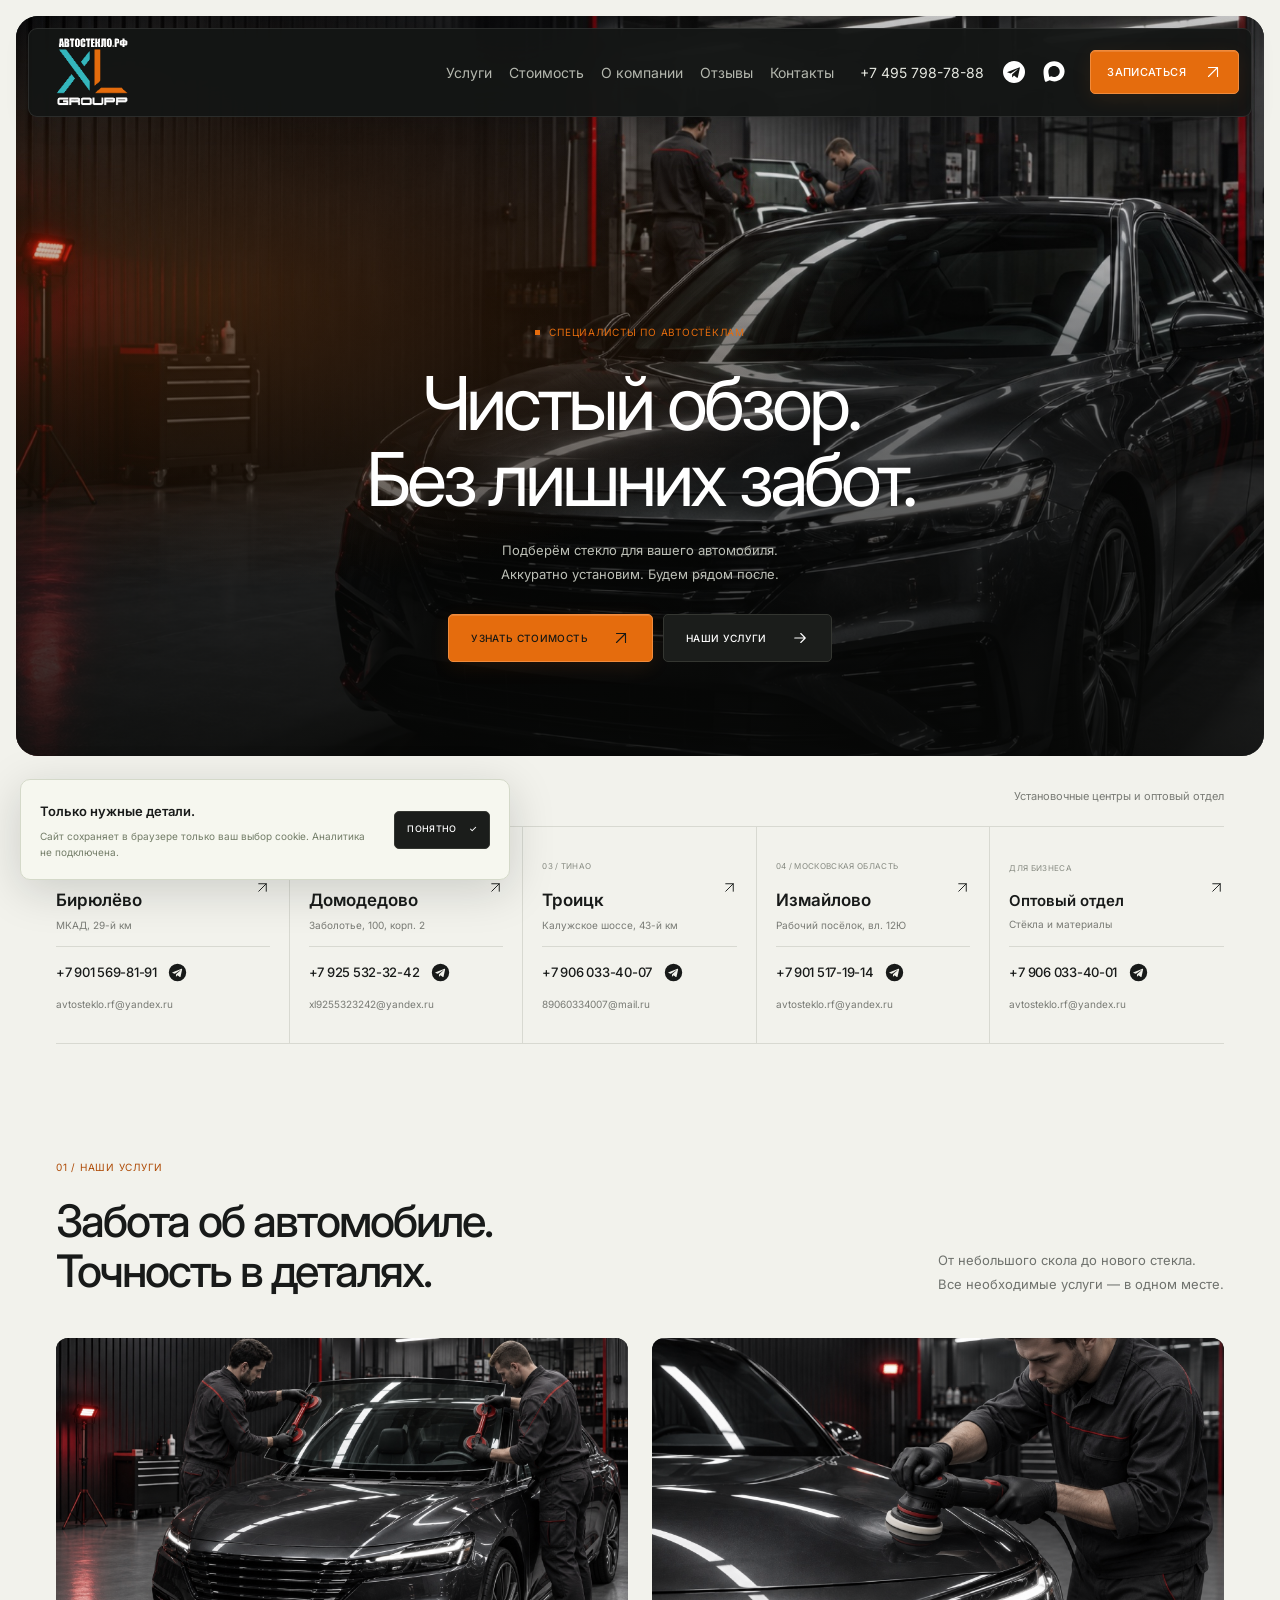
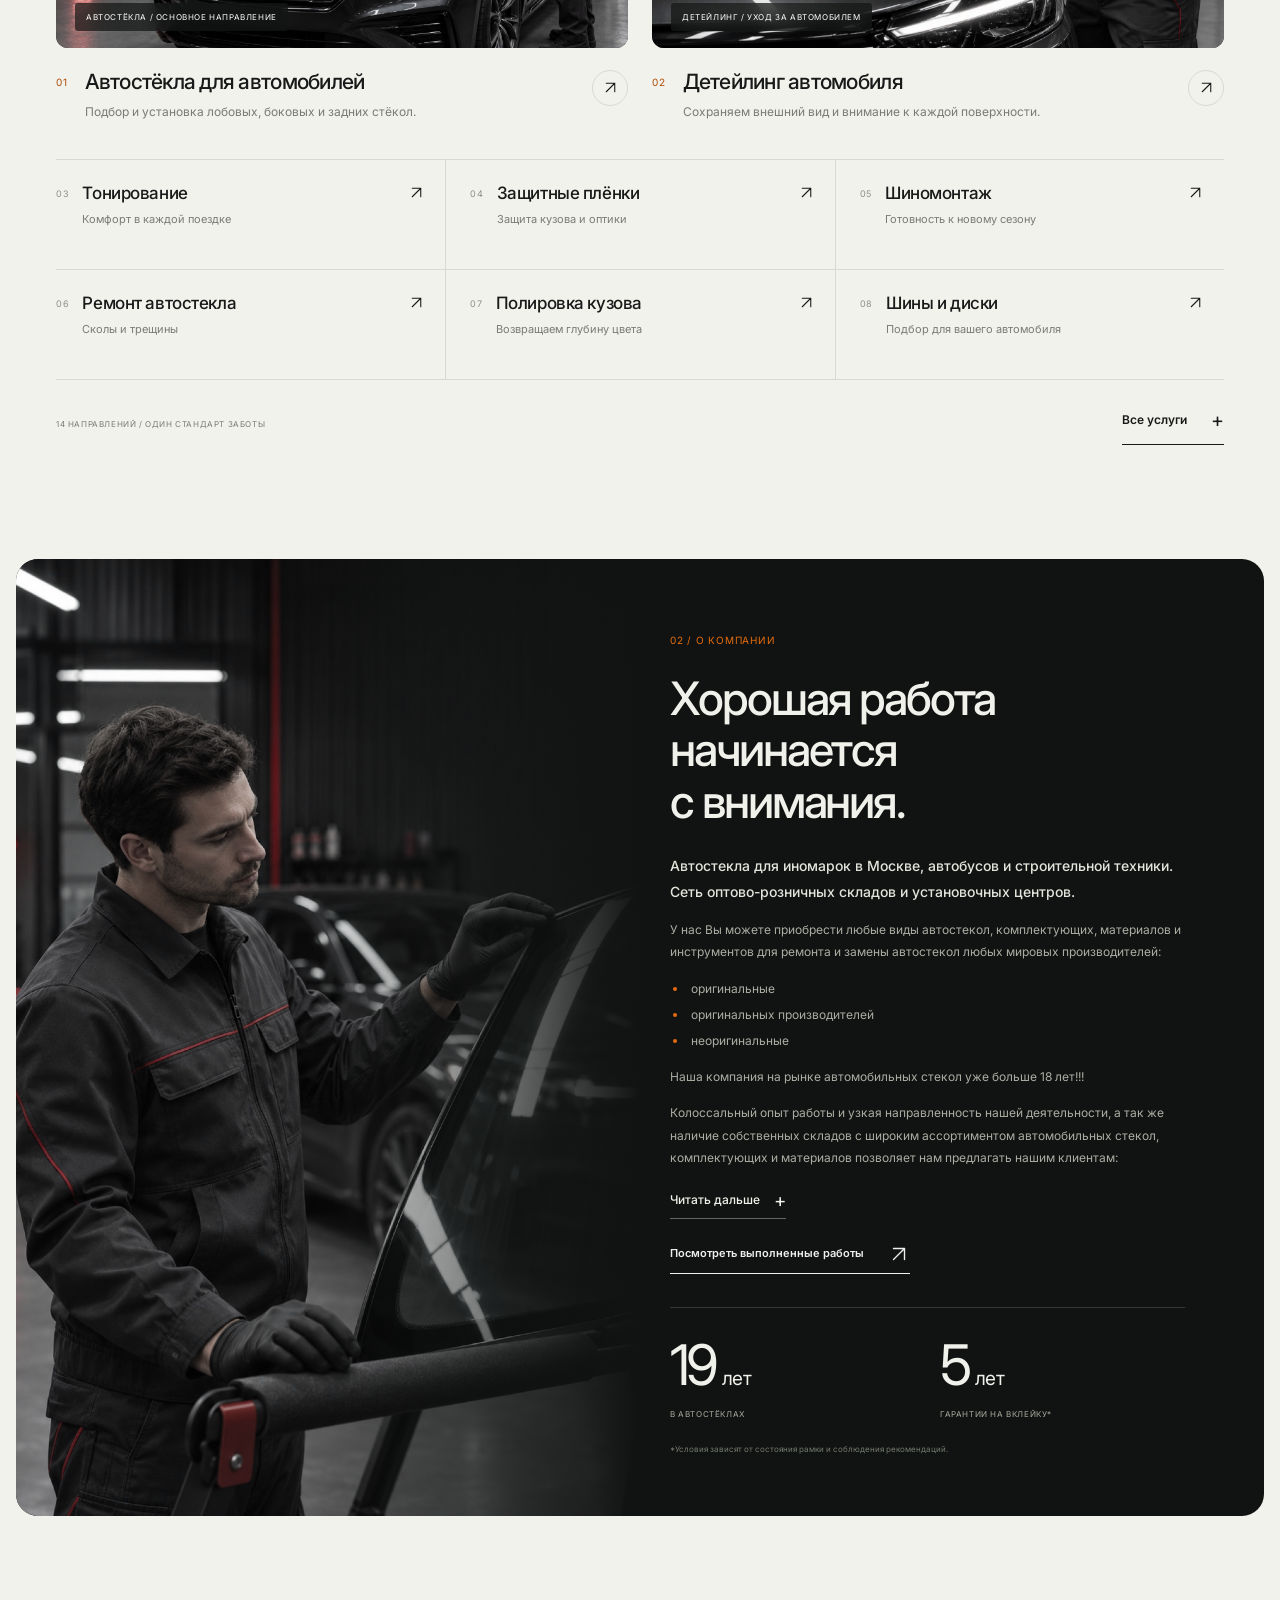
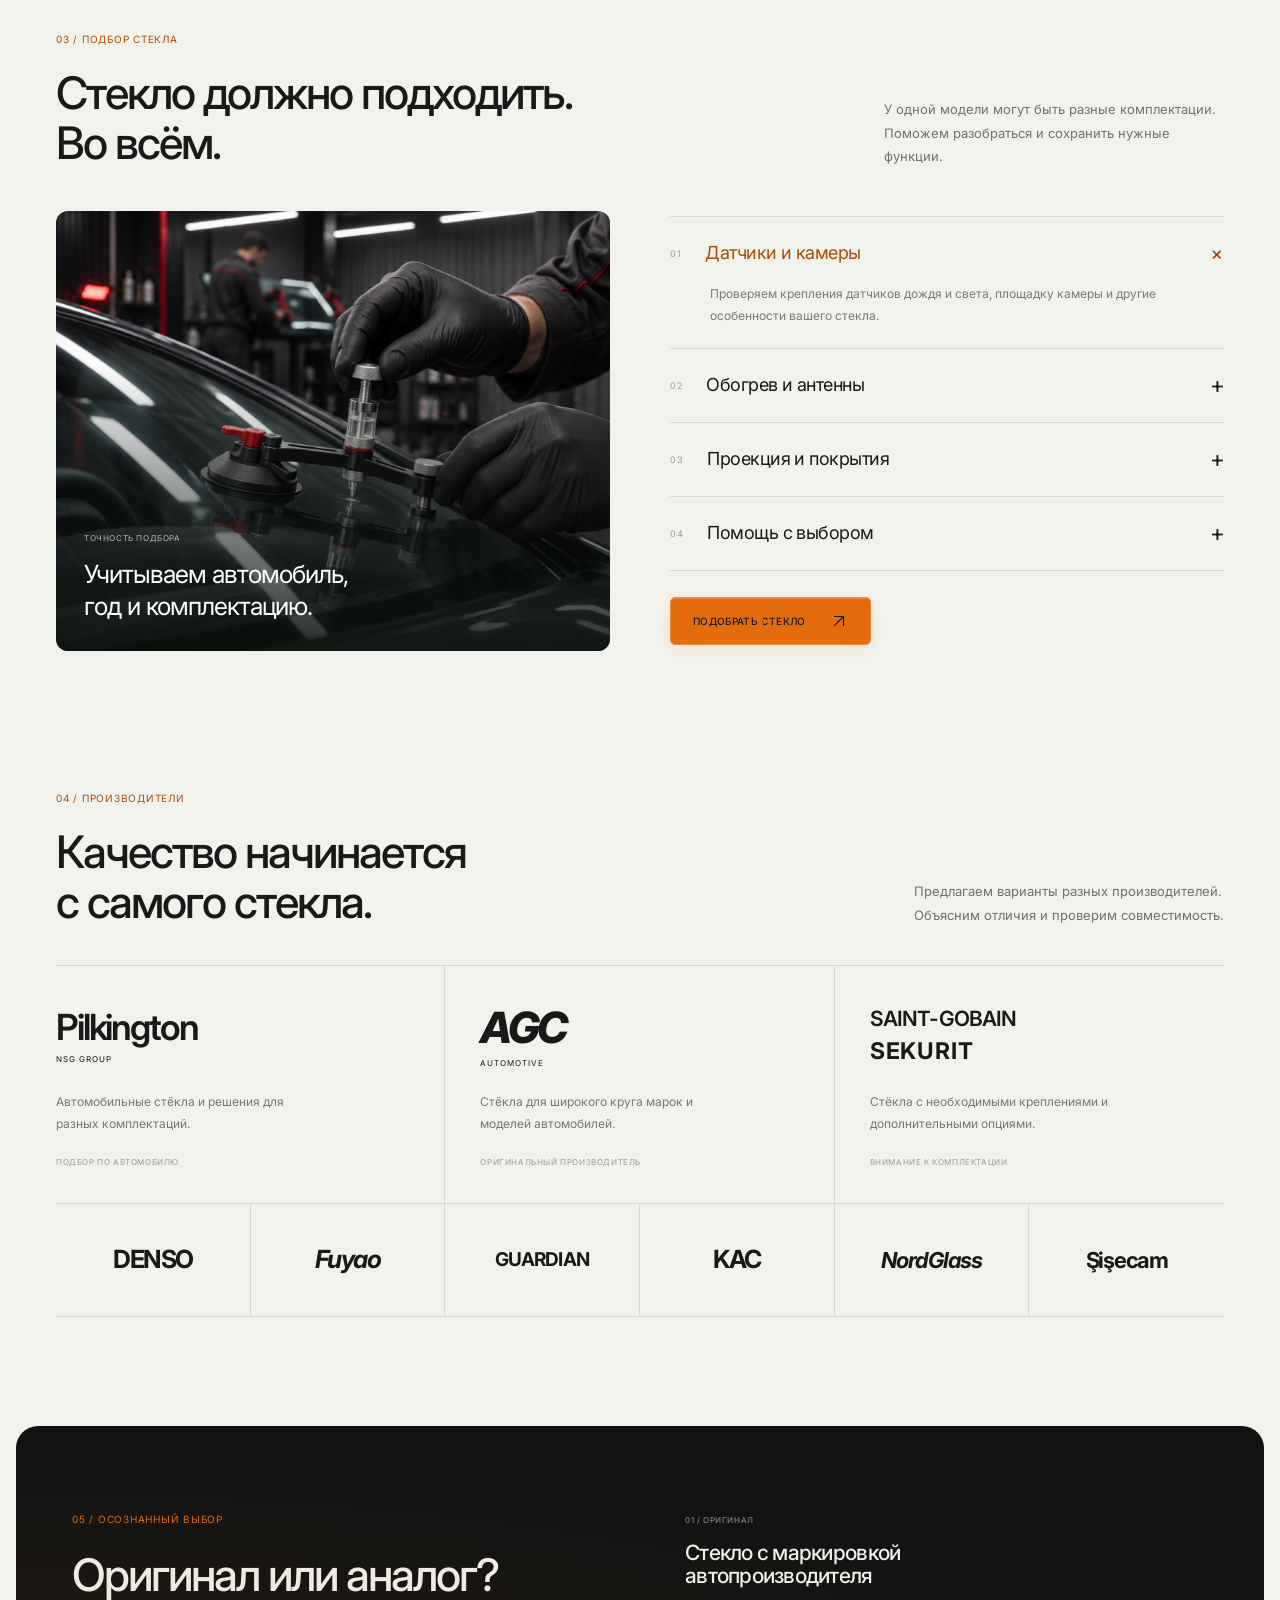
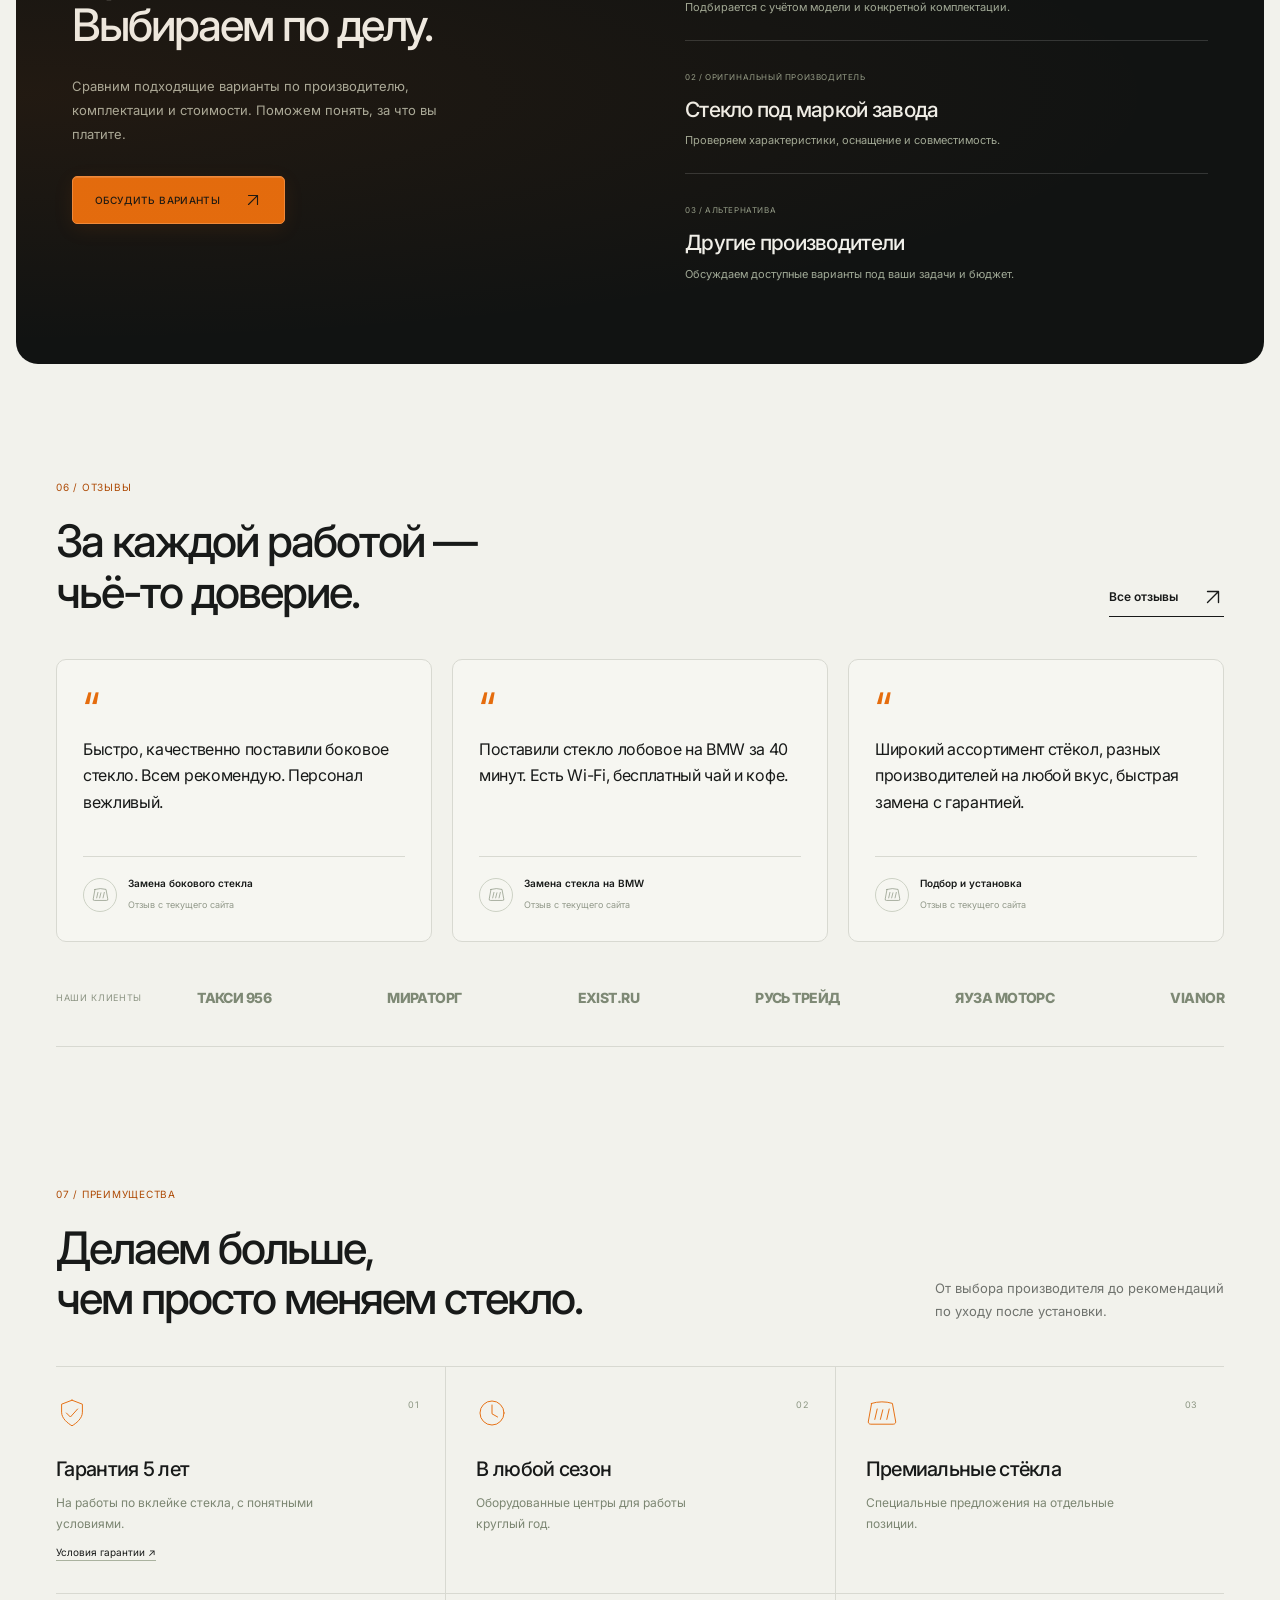
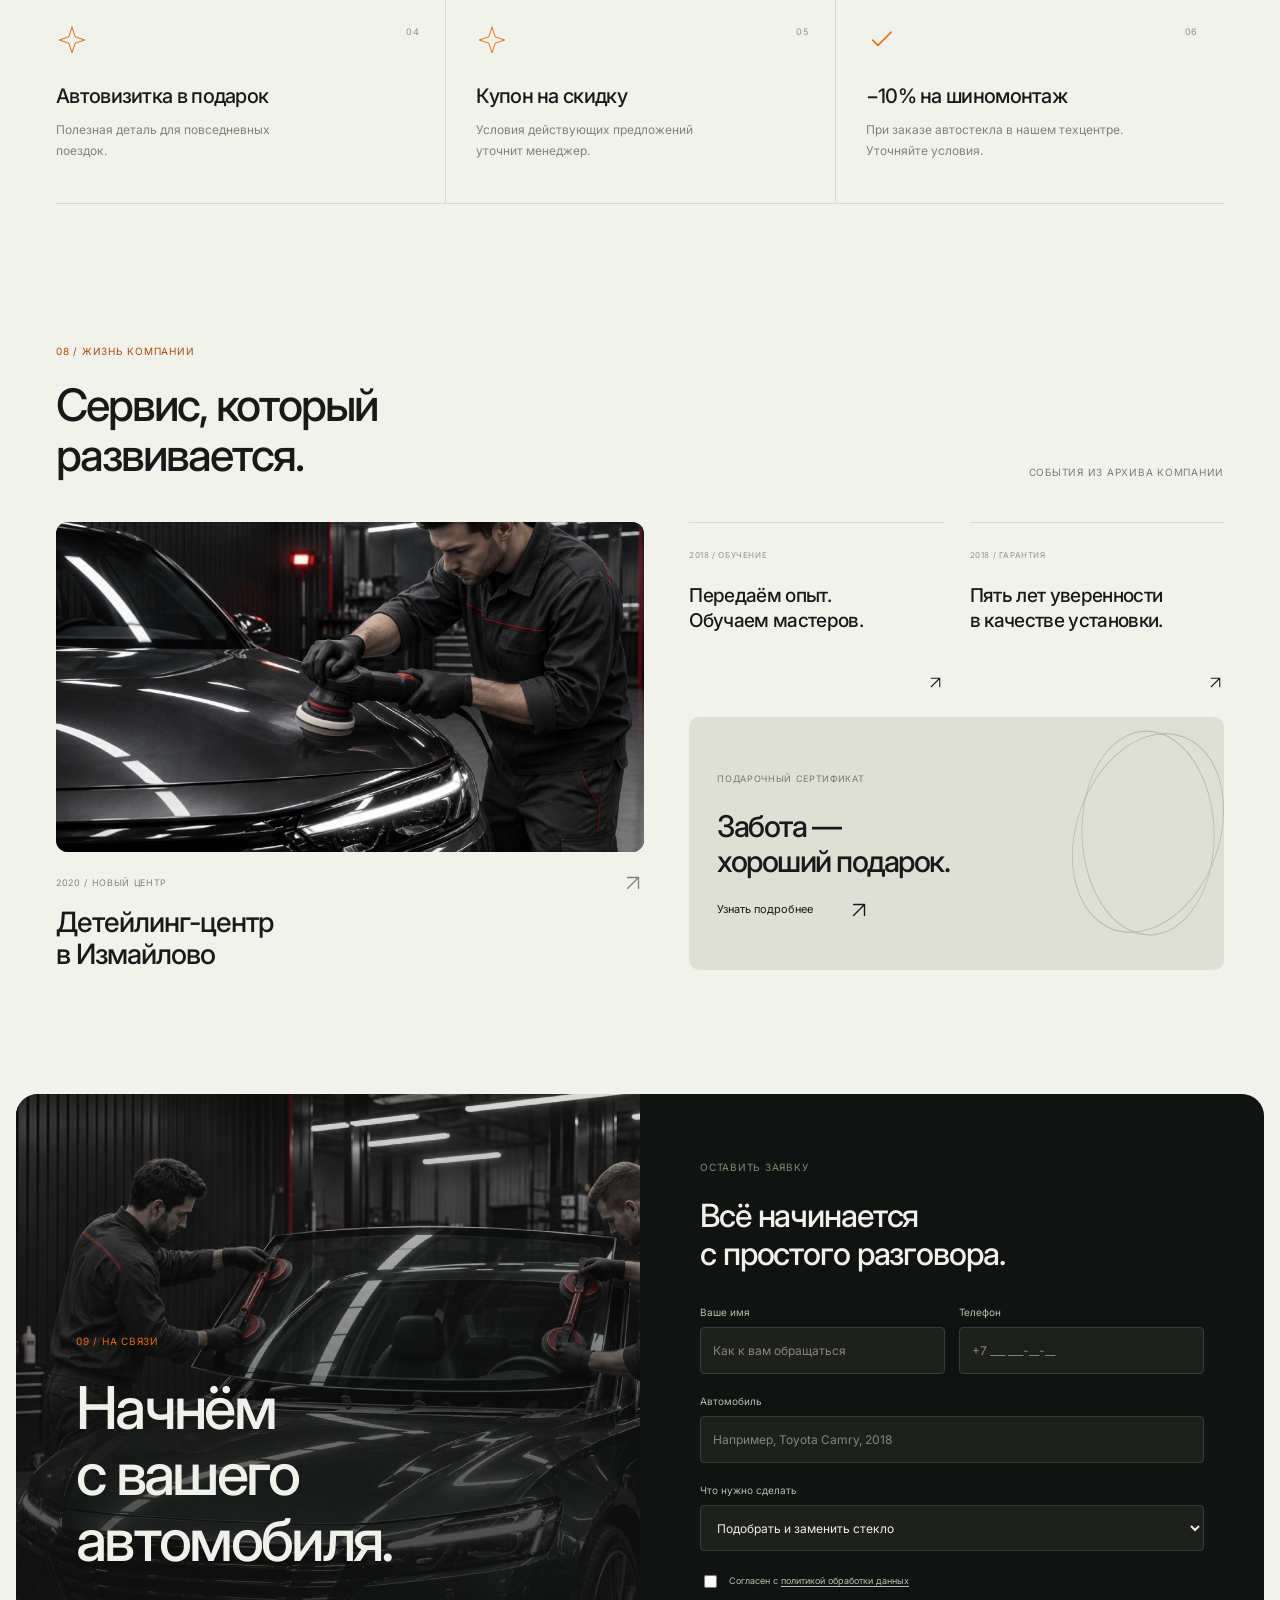
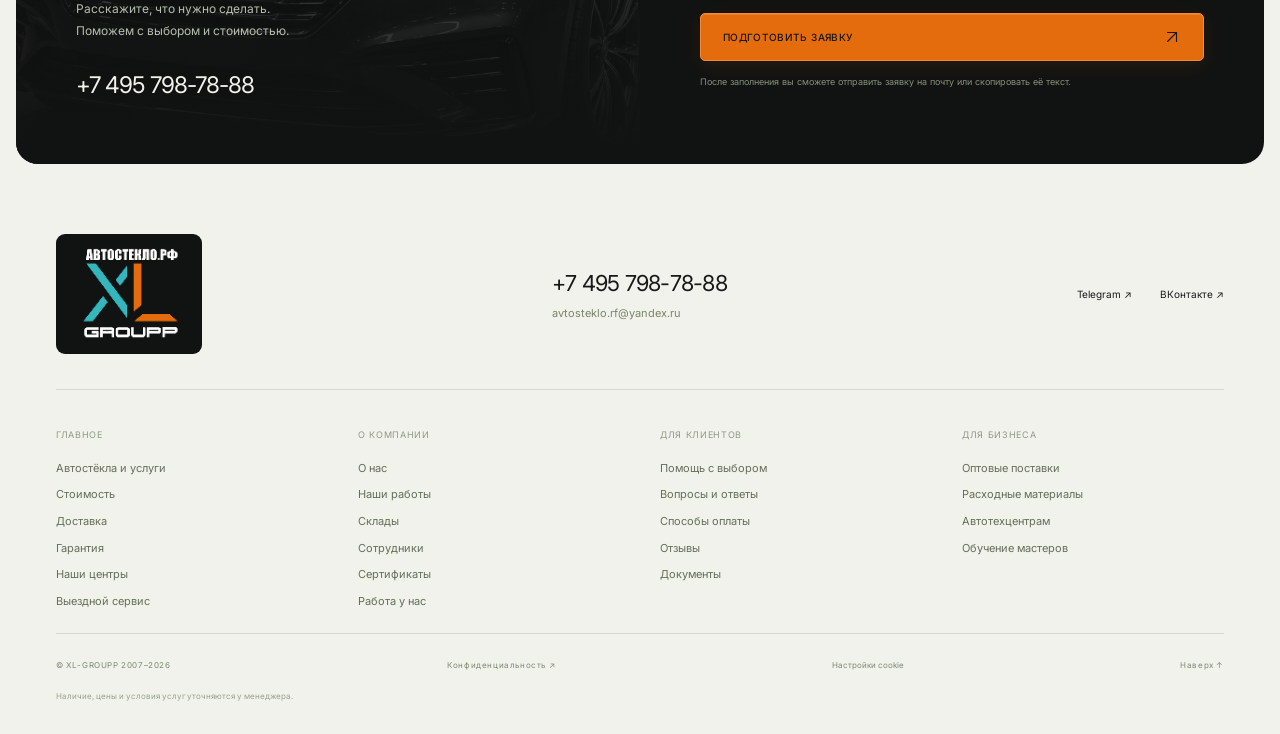
==== index.html @ 2f6cab12 "Add centre Telegram links and refine header layout" ====
<!doctype html>
<html lang="ru">
<head>
  <meta charset="UTF-8"><meta name="viewport" content="width=device-width,initial-scale=1">
  <meta name="theme-color" content="#111211"><link rel="icon" type="image/png" href="assets/brand-logo.png">
  <title>Автостекло.рф — чистый обзор, точная работа</title>
  <meta name="description" content="Первый вариант редизайна Автостекло.рф. Замена, ремонт и подбор автомобильных стёкол в Москве и области.">
  <link rel="preconnect" href="https://fonts.googleapis.com"><link rel="preconnect" href="https://fonts.gstatic.com" crossorigin>
  <link href="https://fonts.googleapis.com/css2?family=Inter:wght@400;500;600;700;800&display=swap" rel="stylesheet">
  <link rel="stylesheet" href="styles.css?v=20261106-centered-header"><script src="app.js?v=20261106-messengers" defer></script>
</head>
<body>
<a href="#main" class="skip">Перейти к содержанию</a>
<svg class="svg-defs" aria-hidden="true"><defs>
<symbol id="arrow" viewBox="0 0 24 24"><path d="M5 12h14M13 6l6 6-6 6"/></symbol>
<symbol id="diagonal" viewBox="0 0 24 24"><path d="M6 18 18 6M6 6h12v12"/></symbol>
<symbol id="glass" viewBox="0 0 40 40"><path d="m7 8-4 22a3 3 0 0 0 3 4h28a3 3 0 0 0 3-4L33 8a45 45 0 0 0-26 0Z"/><path d="m14 15-3 13m10-12-3 12m11-13-3 13"/></symbol>
<symbol id="spark" viewBox="0 0 40 40"><path d="m20 4 4 12 12 4-12 4-4 12-4-12-12-4 12-4 4-12Z"/></symbol>
<symbol id="shield" viewBox="0 0 40 40"><path d="m20 4 13 5v10c0 8-8 14-13 17C15 33 7 27 7 19V9l13-5Z"/><path d="m13 20 5 5 9-10"/></symbol>
<symbol id="pin" viewBox="0 0 24 24"><path d="M19 10c0 5-7 11-7 11S5 15 5 10a7 7 0 1 1 14 0Z"/><circle cx="12" cy="10" r="2"/></symbol>
<symbol id="clock" viewBox="0 0 40 40"><circle cx="20" cy="20" r="15"/><path d="M20 10v11l7 4"/></symbol>
<symbol id="check" viewBox="0 0 24 24"><path d="m5 12 4 4L19 6"/></symbol>
<symbol id="phone" viewBox="0 0 24 24"><path d="m6 3 4 5-3 3c2 3 3 4 6 6l3-3 5 4c-1 3-3 4-5 3C8 18 3 13 2 7c0-2 2-4 4-4Z"/></symbol>
<symbol id="telegram" viewBox="0 0 24 24"><path fill-rule="evenodd" d="M12 1a11 11 0 1 0 0 22 11 11 0 0 0 0-22ZM6.1 11.7l11-4.3c.5-.2.9.1.7.8l-1.9 9c-.1.6-.5.8-1 .5l-2.9-2.2-1.4 1.4c-.2.2-.3.3-.6.3l.2-3 5.4-4.8c.2-.2 0-.3-.3-.1l-6.7 4.2-2.9-.9c-.6-.2-.6-.6.4-.9Z" clip-rule="evenodd"/></symbol>
<symbol id="max" viewBox="0 0 24 24"><path fill-rule="evenodd" d="M12.2 1.2C6 1.2 1.5 5.7 1.5 11.8c0 2.7.5 6.4 1.4 9.3.2.7.8 1 1.4.7l3.3-1.5c1.4.7 3 1.1 4.6 1.1 5.9 0 10.4-4.5 10.4-10.1S18.1 1.2 12.2 1.2ZM12 5.9c3.3 0 5.7 2.4 5.7 5.5s-2.4 5.5-5.7 5.5c-1 0-1.9-.2-2.7-.6l-2 .8-.6-3.2c-.2-.8-.3-1.5-.3-2.3C6.4 8.3 8.7 5.9 12 5.9Z" clip-rule="evenodd"/></symbol>
</defs></svg>

<header class="nav-wrap">
 <div class="nav-shell">
  <a class="brand" href="#top" aria-label="Автостекло.рф — на главную"><img class="brand-logo" src="assets/brand-logo.png" alt="Автостекло.рф — XL GROUPP" width="120" height="101"></a>
  <nav class="desktop-nav" aria-label="Основное меню"><a href="#services">Услуги</a><button data-modal="price">Стоимость</button><a href="#about">О компании</a><a href="#reviews">Отзывы</a><a href="#centers">Контакты</a></nav>
  <div class="header-contacts">
   <a class="header-phone" href="tel:+74957987888">+7 495 798-78-88</a>
   <div class="header-messengers">
    <a class="messenger-icon" href="https://t.me/autostekloRF" target="_blank" rel="noopener" aria-label="Написать в Telegram" title="Telegram"><svg aria-hidden="true"><use href="#telegram"/></svg></a>
    <button class="messenger-icon" type="button" data-modal="max" aria-label="Написать в MAX" aria-haspopup="dialog" title="MAX"><svg aria-hidden="true"><use href="#max"/></svg></button>
   </div>
  </div>
  <button class="btn accent nav-cta" data-book="Подбор автостекла">Записаться <svg><use href="#diagonal"/></svg></button>
  <button class="menu-toggle" aria-label="Открыть меню" aria-expanded="false" aria-controls="mobile-nav"><span></span><span></span></button>
 </div>
 <nav id="mobile-nav" class="mobile-nav" hidden aria-label="Мобильное меню"><a href="#services">Услуги</a><button data-modal="price">Стоимость</button><a href="#about">О компании</a><a href="#reviews">Отзывы</a><a href="#centers">Наши центры</a><a href="tel:+74957987888">+7 495 798-78-88</a><button class="btn accent" data-book="Подбор автостекла">Записаться <span>↗</span></button></nav>
</header>

<main id="main">
 <section class="hero framed" id="top" aria-labelledby="hero-title">
  <img class="hero-photo" src="assets/hero.jpg" alt="Графитовый автомобиль в современной мастерской автостёкол" fetchpriority="high">
  <div class="hero-shade"></div><div class="hero-accent"></div>
  <div class="hero-content">
   <span class="eyebrow accent-text"><i></i>Специалисты по автостёклам</span>
   <h1 id="hero-title">Чистый обзор.<br>Без лишних забот.</h1>
   <p>Подберём стекло для вашего автомобиля.<br>Аккуратно установим. Будем рядом после.</p>
   <div class="actions"><button class="btn accent" data-book="Рассчитать стоимость стекла">Узнать стоимость <svg><use href="#diagonal"/></svg></button><a class="btn dark" href="#services">Наши услуги <svg><use href="#arrow"/></svg></a></div>
  </div>
 </section>

 <section class="centers-section wrap" id="centers" aria-labelledby="centers-title">
  <div class="centers-heading"><span class="eyebrow" id="centers-title">Рядом с вами</span><span class="muted">Установочные центры и оптовый отдел</span></div>
  <div class="center-strip">
   <article class="center-item"><button class="center-info" data-center="0" aria-haspopup="dialog"><span class="mono">01 / ЮАО</span><strong>Бирюлёво</strong><span class="center-address">МКАД, 29-й км</span><svg><use href="#diagonal"/></svg></button><div class="center-contacts"><div class="center-phone-row"><a class="center-phone" href="tel:+79015698191">+7 901 569-81-91</a><a class="center-telegram" href="https://t.me/xlgrouppmkad29" target="_blank" rel="noopener" aria-label="Telegram — Бирюлёво" title="Написать в Telegram"><svg aria-hidden="true"><use href="#telegram"/></svg></a></div><a class="center-email" href="mailto:avtosteklo.rf@yandex.ru">avtosteklo.rf@yandex.ru</a></div></article>
   <article class="center-item"><button class="center-info" data-center="1" aria-haspopup="dialog"><span class="mono">02 / МОСКОВСКАЯ ОБЛАСТЬ</span><strong>Домодедово</strong><span class="center-address">Заболотье, 100, корп. 2</span><svg><use href="#diagonal"/></svg></button><div class="center-contacts"><div class="center-phone-row"><a class="center-phone" href="tel:+79255323242">+7 925 532-32-42</a><a class="center-telegram" href="https://t.me/XLgrouppZAB" target="_blank" rel="noopener" aria-label="Telegram — Домодедово" title="Написать в Telegram"><svg aria-hidden="true"><use href="#telegram"/></svg></a></div><a class="center-email" href="mailto:xl9255323242@yandex.ru">xl9255323242@yandex.ru</a></div></article>
   <article class="center-item"><button class="center-info" data-center="2" aria-haspopup="dialog"><span class="mono">03 / ТИНАО</span><strong>Троицк</strong><span class="center-address">Калужское шоссе, 43-й км</span><svg><use href="#diagonal"/></svg></button><div class="center-contacts"><div class="center-phone-row"><a class="center-phone" href="tel:+79060334007">+7 906 033-40-07</a><a class="center-telegram" href="https://t.me/xlgroupptroick" target="_blank" rel="noopener" aria-label="Telegram — Троицк" title="Написать в Telegram"><svg aria-hidden="true"><use href="#telegram"/></svg></a></div><a class="center-email" href="mailto:89060334007@mail.ru">89060334007@mail.ru</a></div></article>
   <article class="center-item"><button class="center-info" data-center="3" aria-haspopup="dialog"><span class="mono">04 / МОСКОВСКАЯ ОБЛАСТЬ</span><strong>Измайлово</strong><span class="center-address">Рабочий посёлок, вл. 12Ю</span><svg><use href="#diagonal"/></svg></button><div class="center-contacts"><div class="center-phone-row"><a class="center-phone" href="tel:+79015171914">+7 901 517-19-14</a><a class="center-telegram" href="https://t.me/autostekloRF" target="_blank" rel="noopener" aria-label="Telegram — Измайлово" title="Написать в Telegram"><svg aria-hidden="true"><use href="#telegram"/></svg></a></div><a class="center-email" href="mailto:avtosteklo.rf@yandex.ru">avtosteklo.rf@yandex.ru</a></div></article>
   <article class="center-item wholesale"><button class="center-info" data-center="4" aria-haspopup="dialog"><span class="mono">ДЛЯ БИЗНЕСА</span><strong>Оптовый отдел</strong><span class="center-address">Стёкла и материалы</span><svg><use href="#diagonal"/></svg></button><div class="center-contacts"><div class="center-phone-row"><a class="center-phone" href="tel:+79060334001">+7 906 033-40-01</a><a class="center-telegram" href="https://t.me/XLGrouppOPT" target="_blank" rel="noopener" aria-label="Telegram — Оптовый отдел" title="Написать в Telegram"><svg aria-hidden="true"><use href="#telegram"/></svg></a></div><a class="center-email" href="mailto:avtosteklo.rf@yandex.ru">avtosteklo.rf@yandex.ru</a></div></article>
  </div>
 </section>

 <section class="section wrap services" id="services">
  <div class="section-head"><div><span class="eyebrow accent-text">01 / Наши услуги</span><h2>Забота об автомобиле.<br>Точность в деталях.</h2></div><p>От небольшого скола до нового стекла.<br>Все необходимые услуги — в одном месте.</p></div>
  <div class="featured-services">
   <article class="service-feature"><div class="image-box"><img src="assets/install.jpg" alt="Мастера аккуратно устанавливают автомобильное стекло" loading="lazy"><span class="image-label mono">АВТОСТЁКЛА / ОСНОВНОЕ НАПРАВЛЕНИЕ</span></div><div class="feature-copy"><span class="service-number mono">01</span><div><h3>Автостёкла для автомобилей</h3><p>Подбор и установка лобовых, боковых и задних стёкол.</p></div><button class="circle-link" data-service="0" aria-label="Подробнее об автостёклах"><svg><use href="#diagonal"/></svg></button></div></article>
   <article class="service-feature"><div class="image-box"><img src="assets/detailing.jpg" alt="Специалист полирует кузов графитового автомобиля" loading="lazy"><span class="image-label mono">ДЕТЕЙЛИНГ / УХОД ЗА АВТОМОБИЛЕМ</span></div><div class="feature-copy"><span class="service-number mono">02</span><div><h3>Детейлинг автомобиля</h3><p>Сохраняем внешний вид и внимание к каждой поверхности.</p></div><button class="circle-link" data-service="1" aria-label="Подробнее о детейлинге"><svg><use href="#diagonal"/></svg></button></div></article>
  </div>
  <div class="service-list" id="service-list"></div>
  <div class="section-bottom"><span class="mono muted">14 НАПРАВЛЕНИЙ / ОДИН СТАНДАРТ ЗАБОТЫ</span><button class="text-button" id="expand-services" aria-expanded="false">Все услуги <span>+</span></button></div>
 </section>

 <section class="about-section framed dark-section" id="about">
  <div class="about-photo"><img src="assets/team.jpg" alt="Специалист в мастерской автомобильных стёкол" loading="lazy"></div>
  <div class="about-copy"><span class="eyebrow accent-text">02 / О компании</span><h2>Хорошая работа<br>начинается<br>с внимания.</h2><div class="about-seo">
   <p class="seo-lead">Автостекла для иномарок в Москве, автобусов и строительной техники.<br>Сеть оптово-розничных складов и установочных центров.</p>
   <p>У нас Вы можете приобрести любые виды автостекол, комплектующих, материалов и инструментов для ремонта и замены автостекол любых мировых производителей:</p>
   <ul><li>оригинальные</li><li>оригинальных производителей</li><li>неоригинальные</li></ul>
   <p>Наша компания на рынке автомобильных стекол уже больше 18 лет!!!</p>
   <p>Колоссальный опыт работы и узкая направленность нашей деятельности, а так же наличие собственных складов с широким ассортиментом автомобильных стекол, комплектующих и материалов позволяет нам предлагать нашим клиентам:</p>
   <details class="seo-more">
    <summary><span class="seo-show">Читать дальше</span><span class="seo-hide">Свернуть текст</span><span class="plus" aria-hidden="true">+</span></summary>
    <div class="seo-more-content">
     <ul><li>самые низкие цены на автостекла и комплектующие</li><li>широкий ассортимент от самых дешевых запчастей до оригиналов</li><li>оперативная доставка в любую точку Москвы и области</li><li>качественное и гарантийное выполнение работ по замене и ремонту автостекол</li></ul>
     <p>Мы производим замену, ремонт и установку автостекол в Москве и Московской области в наших специализированных, оборудованных самым современным оборудованием сервисных центрах.</p>
     <p>Наша компания является официальным представителем большинства заводов-изготовителей автомобильных стекол. Приобретая автостекла у других компаний знайте, что скорее всего оно было куплено именно у нас!!!</p>
     <p>Не переплачивайте, обращайтесь именно к нам напрямую, и мы гарантируем Вам экономию и качество!!!</p>
    </div>
   </details>
  </div><a class="text-button light" href="https://автостекло.рф/nashi-raboti.php" target="_blank" rel="noopener">Посмотреть выполненные работы <svg><use href="#diagonal"/></svg></a><div class="about-stats"><div><strong>19<span>лет</span></strong><span class="mono">В АВТОСТЁКЛАХ</span></div><div><strong>5<span>лет</span></strong><span class="mono">ГАРАНТИИ НА ВКЛЕЙКУ*</span></div></div><small>*Условия зависят от состояния рамки и соблюдения рекомендаций.</small></div>
 </section>

 <section class="section wrap glass-guide" id="glass-guide">
  <div class="section-head"><div><span class="eyebrow accent-text">03 / Подбор стекла</span><h2>Стекло должно подходить.<br>Во всём.</h2></div><p>У одной модели могут быть разные комплектации.<br>Поможем разобраться и сохранить нужные функции.</p></div>
  <div class="glass-layout"><div class="glass-image"><img src="assets/repair.jpg" alt="Деталь лобового стекла в процессе точной работы мастера" loading="lazy"><div class="glass-image-caption"><span class="mono">ТОЧНОСТЬ ПОДБОРА</span><p>Учитываем автомобиль,<br>год и комплектацию.</p></div></div><div class="accordion" id="glass-accordion">
    <details open><summary><span class="mono">01</span>Датчики и камеры<span class="plus">+</span></summary><p>Проверяем крепления датчиков дождя и света, площадку камеры и другие особенности вашего стекла.</p></details>
    <details><summary><span class="mono">02</span>Обогрев и антенны<span class="plus">+</span></summary><p>Уточняем, нужен ли полный обогрев, обогрев зоны щёток или встроенная антенна. Сохраняем привычные функции автомобиля.</p></details>
    <details><summary><span class="mono">03</span>Проекция и покрытия<span class="plus">+</span></summary><p>Учитываем проекционный дисплей, атермальное покрытие и другие особенности комплектации.</p></details>
    <details><summary><span class="mono">04</span>Помощь с выбором<span class="plus">+</span></summary><p>Не обязательно знать все опции. Сообщите модель и год выпуска — специалист поможет уточнить детали.</p></details>
    <button class="btn accent" data-book="Помощь с подбором стекла">Подобрать стекло <svg><use href="#diagonal"/></svg></button>
  </div></div>
 </section>

 <section class="section wrap manufacturers" id="manufacturers">
  <div class="section-head compact"><div><span class="eyebrow accent-text">04 / Производители</span><h2>Качество начинается<br>с самого стекла.</h2></div><p>Предлагаем варианты разных производителей.<br>Объясним отличия и проверим совместимость.</p></div>
  <div class="maker-grid"><article><span class="maker-logo pilkington">Pilkington<span>NSG GROUP</span></span><p>Автомобильные стёкла и решения для разных комплектаций.</p><span class="mono">ПОДБОР ПО АВТОМОБИЛЮ</span></article><article><span class="maker-logo agc">AGC<span>AUTOMOTIVE</span></span><p>Стёкла для широкого круга марок и моделей автомобилей.</p><span class="mono">ОРИГИНАЛЬНЫЙ ПРОИЗВОДИТЕЛЬ</span></article><article><span class="maker-logo sekurit">SAINT-GOBAIN<span>SEKURIT</span></span><p>Стёкла с необходимыми креплениями и дополнительными опциями.</p><span class="mono">ВНИМАНИЕ К КОМПЛЕКТАЦИИ</span></article></div>
  <ul class="brand-cards" aria-label="Бренды" tabindex="0">
   <li><span class="brand-wordmark denso">DENSO</span></li>
   <li><span class="brand-wordmark fuyao">Fuyao</span></li>
   <li><span class="brand-wordmark guardian">GUARDIAN</span></li>
   <li><span class="brand-wordmark kac">KAC</span></li>
   <li><span class="brand-wordmark nordglass">NordGlass</span></li>
   <li><span class="brand-wordmark sisecam">Şişecam</span></li>
  </ul>
 </section>

 <section class="comparison framed dark-section" id="choice">
  <div class="wrap comparison-inner"><div><span class="eyebrow accent-text">05 / Осознанный выбор</span><h2>Оригинал или аналог?<br>Выбираем по делу.</h2><p>Сравним подходящие варианты по производителю, комплектации и стоимости. Поможем понять, за что вы платите.</p><button class="btn accent" data-book="Сравнить варианты автостёкол">Обсудить варианты <svg><use href="#diagonal"/></svg></button></div><div class="comparison-list"><article><span class="mono">01 / ОРИГИНАЛ</span><h3>Стекло с маркировкой автопроизводителя</h3><p>Подбирается с учётом модели и конкретной комплектации.</p></article><article><span class="mono">02 / ОРИГИНАЛЬНЫЙ ПРОИЗВОДИТЕЛЬ</span><h3>Стекло под маркой завода</h3><p>Проверяем характеристики, оснащение и совместимость.</p></article><article><span class="mono">03 / АЛЬТЕРНАТИВА</span><h3>Другие производители</h3><p>Обсуждаем доступные варианты под ваши задачи и бюджет.</p></article></div></div>
 </section>

 <section class="section wrap reviews" id="reviews">
  <div class="section-head"><div><span class="eyebrow accent-text">06 / Отзывы</span><h2>За каждой работой —<br>чьё-то доверие.</h2></div><a class="text-button" href="https://автостекло.рф/otzivi.aspx" target="_blank" rel="noopener">Все отзывы <svg><use href="#diagonal"/></svg></a></div>
  <div class="review-grid"><article><span class="quote-mark">“</span><blockquote>Быстро, качественно поставили боковое стекло. Всем рекомендую. Персонал вежливый.</blockquote><div class="review-meta"><span class="mini-glass"><svg><use href="#glass"/></svg></span><div><strong>Замена бокового стекла</strong><span>Отзыв с текущего сайта</span></div></div></article><article><span class="quote-mark">“</span><blockquote>Поставили стекло лобовое на BMW за 40 минут. Есть Wi-Fi, бесплатный чай и кофе.</blockquote><div class="review-meta"><span class="mini-glass"><svg><use href="#glass"/></svg></span><div><strong>Замена стекла на BMW</strong><span>Отзыв с текущего сайта</span></div></div></article><article><span class="quote-mark">“</span><blockquote>Широкий ассортимент стёкол, разных производителей на любой вкус, быстрая замена с гарантией.</blockquote><div class="review-meta"><span class="mini-glass"><svg><use href="#glass"/></svg></span><div><strong>Подбор и установка</strong><span>Отзыв с текущего сайта</span></div></div></article></div>
  <div class="clients"><span class="eyebrow">Наши клиенты</span><div><span>ТАКСИ 956</span><span>МИРАТОРГ</span><span>EXIST.RU</span><span>РУСЬ ТРЕЙД</span><span>ЯУЗА МОТОРС</span><span>VIANOR</span></div></div>
 </section>

 <section class="section wrap benefits" id="warranty">
  <div class="section-head"><div><span class="eyebrow accent-text">07 / Преимущества</span><h2>Делаем больше,<br>чем просто меняем стекло.</h2></div><p>От выбора производителя до рекомендаций<br>по уходу после установки.</p></div>
  <div class="benefit-grid"><article><svg><use href="#shield"/></svg><span class="mono">01</span><h3>Гарантия 5 лет</h3><p>На работы по вклейке стекла, с понятными условиями.</p><a href="https://автостекло.рф/garant.php" target="_blank" rel="noopener">Условия гарантии ↗</a></article><article><svg><use href="#clock"/></svg><span class="mono">02</span><h3>В любой сезон</h3><p>Оборудованные центры для работы круглый год.</p></article><article><svg><use href="#glass"/></svg><span class="mono">03</span><h3>Премиальные стёкла</h3><p>Специальные предложения на отдельные позиции.</p></article><article><svg><use href="#spark"/></svg><span class="mono">04</span><h3>Автовизитка в подарок</h3><p>Полезная деталь для повседневных поездок.</p></article><article><svg><use href="#spark"/></svg><span class="mono">05</span><h3>Купон на скидку</h3><p>Условия действующих предложений уточнит менеджер.</p></article><article><svg><use href="#check"/></svg><span class="mono">06</span><h3>−10% на шиномонтаж</h3><p>При заказе автостекла в нашем техцентре. Уточняйте условия.</p></article></div>
 </section>

 <section class="section wrap news" id="news">
  <div class="section-head"><div><span class="eyebrow accent-text">08 / Жизнь компании</span><h2>Сервис, который<br>развивается.</h2></div><span class="mono muted">СОБЫТИЯ ИЗ АРХИВА КОМПАНИИ</span></div>
  <div class="news-layout"><a class="news-feature" href="https://автостекло.рф/contacts.php" target="_blank" rel="noopener"><div class="image-box"><img src="assets/detailing.jpg" alt="Уход за автомобилем в детейлинг-мастерской" loading="lazy"></div><div class="news-line"><span class="mono">2020 / НОВЫЙ ЦЕНТР</span><svg><use href="#diagonal"/></svg></div><h3>Детейлинг-центр<br>в Измайлово</h3></a><div class="news-right"><a class="news-row" href="https://автостекло.рф/obuchenie.php" target="_blank" rel="noopener"><span class="mono">2018 / ОБУЧЕНИЕ</span><h3>Передаём опыт.<br>Обучаем мастеров.</h3><svg><use href="#diagonal"/></svg></a><a class="news-row" href="https://автостекло.рф/garant.php" target="_blank" rel="noopener"><span class="mono">2018 / ГАРАНТИЯ</span><h3>Пять лет уверенности<br>в качестве установки.</h3><svg><use href="#diagonal"/></svg></a><button class="gift-card" data-book="Подарочный сертификат"><span class="mono">ПОДАРОЧНЫЙ СЕРТИФИКАТ</span><strong>Забота —<br>хороший подарок.</strong><span>Узнать подробнее <svg><use href="#diagonal"/></svg></span></button></div></div>
 </section>

 <section class="booking-section framed dark-section" id="booking">
  <div class="booking-side"><img src="assets/install.jpg" alt="Точная установка нового автомобильного стекла" loading="lazy"><div class="booking-shade"></div><div><span class="eyebrow accent-text">09 / На связи</span><h2>Начнём<br>с вашего<br>автомобиля.</h2><p>Расскажите, что нужно сделать.<br>Поможем с выбором и стоимостью.</p><a href="tel:+74957987888">+7 495 798-78-88</a></div></div>
  <div class="booking-form-wrap"><span class="eyebrow">Оставить заявку</span><h3>Всё начинается <br>с простого разговора.</h3><form id="booking-form"><div class="field-row"><label>Ваше имя<input name="name" autocomplete="given-name" placeholder="Как к вам обращаться" required maxlength="80"></label><label>Телефон<input name="phone" autocomplete="tel" inputmode="tel" placeholder="+7 ___ ___-__-__" type="tel" required minlength="10" maxlength="24"></label></div><label>Автомобиль<input name="car" placeholder="Например, Toyota Camry, 2018" maxlength="120"></label><label>Что нужно сделать<select name="service"><option>Подобрать и заменить стекло</option><option>Отремонтировать скол или трещину</option><option>Купить стекло</option><option>Детейлинг и другие услуги</option><option>Нужна консультация</option></select></label><label class="checkbox-label"><input type="checkbox" name="consent" required><span>Согласен с <a href="https://автостекло.рф/right-of-confidence.php" target="_blank" rel="noopener">политикой обработки данных</a></span></label><button class="btn accent" type="submit">Подготовить заявку <svg><use href="#diagonal"/></svg></button><p class="form-note">После заполнения вы сможете отправить заявку на почту или скопировать её текст.</p></form></div>
 </section>
</main>

<footer class="footer wrap">
 <div class="footer-top"><a class="brand footer-brand" href="#top"><img class="brand-logo" src="assets/brand-logo.png" alt="Автостекло.рф — XL GROUPP" width="120" height="101"></a><div class="footer-contact"><a href="tel:+74957987888">+7 495 798-78-88</a><a href="mailto:avtosteklo.rf@yandex.ru">avtosteklo.rf@yandex.ru</a></div><div class="social-links"><a href="https://t.me/autostekloRF" target="_blank" rel="noopener">Telegram ↗</a><a href="https://vk.com/xlgroupp" target="_blank" rel="noopener">ВКонтакте ↗</a></div></div>
 <div class="footer-columns"><div><span class="eyebrow">Главное</span><a href="#services">Автостёкла и услуги</a><button data-modal="price">Стоимость</button><a href="https://автостекло.рф/deliveryavtosteklo.php" target="_blank" rel="noopener">Доставка</a><a href="#warranty">Гарантия</a><a href="#centers">Наши центры</a><a href="https://автостекло.рф/service.php" target="_blank" rel="noopener">Выездной сервис</a></div><div><span class="eyebrow">О компании</span><a href="#about">О нас</a><a href="https://автостекло.рф/nashi-raboti.php" target="_blank" rel="noopener">Наши работы</a><a href="https://автостекло.рф/nashi-skladi.php" target="_blank" rel="noopener">Склады</a><a href="https://автостекло.рф/sotrudniki.php" target="_blank" rel="noopener">Сотрудники</a><a href="https://автостекло.рф/sertificati.php" target="_blank" rel="noopener">Сертификаты</a><a href="https://автостекло.рф/zayavka-na-rabotu.aspx" target="_blank" rel="noopener">Работа у нас</a></div><div><span class="eyebrow">Для клиентов</span><a href="#glass-guide">Помощь с выбором</a><a href="https://автостекло.рф/vopros-otvet.php" target="_blank" rel="noopener">Вопросы и ответы</a><a href="https://автостекло.рф/sposob-oplati.php" target="_blank" rel="noopener">Способы оплаты</a><a href="#reviews">Отзывы</a><a href="https://автостекло.рф/documents.aspx" target="_blank" rel="noopener">Документы</a></div><div><span class="eyebrow">Для бизнеса</span><a href="https://автостекло.рф/optavtosteklo.php" target="_blank" rel="noopener">Оптовые поставки</a><a href="https://автостекло.рф/prodazha-rashodnih-materialov.php" target="_blank" rel="noopener">Расходные материалы</a><a href="https://автостекло.рф/predlozhenie-dlya-avtotechcentrov.php" target="_blank" rel="noopener">Автотехцентрам</a><a href="https://автостекло.рф/obuchenie.php" target="_blank" rel="noopener">Обучение мастеров</a></div></div>
 <div class="footer-bottom mono"><span>© XL-GROUPP 2007–2026</span><a href="https://автостекло.рф/right-of-confidence.php" target="_blank" rel="noopener">Конфиденциальность ↗</a><button id="cookie-settings">Настройки cookie</button><a href="#top">Наверх ↑</a></div>
 <p class="site-note">Наличие, цены и условия услуг уточняются у менеджера.</p>
</footer>

<div class="mobile-actions"><a href="tel:+74957987888"><svg><use href="#phone"/></svg>Позвонить</a><button data-book="Рассчитать стоимость стекла">Узнать стоимость <svg><use href="#diagonal"/></svg></button></div>
<div class="cookie-banner" id="cookie-banner" hidden><div><strong>Только нужные детали.</strong><p>Сайт сохраняет в браузере только ваш выбор cookie. Аналитика не подключена.</p></div><button id="cookie-accept" class="btn dark">Понятно <span>✓</span></button></div>
<dialog id="detail-dialog" aria-labelledby="dialog-title"><button class="dialog-close" aria-label="Закрыть окно">×</button><div id="dialog-content"></div></dialog>
<div class="toast" id="toast" role="status" hidden></div>
</body>
</html>
---- styles.css ----
:root{--paper:#f2f2ec;--ink:#181a19;--muted:#797b75;--line:#d8d9d1;--accent:#e56c0d;--accent-ink:#ae4b06;--dark:#111312;--radius:18px;--font:'Inter',Arial,sans-serif;--mono:var(--font)}*{box-sizing:border-box}html{scroll-behavior:smooth;scroll-padding-top:140px}body{margin:0;background:var(--paper);color:var(--ink);font-family:var(--font);font-size:15px;line-height:1.6;-webkit-font-smoothing:antialiased}body.modal-open{overflow:hidden}button,input,select,textarea{font:inherit}button,a{-webkit-tap-highlight-color:transparent}button{cursor:pointer;color:inherit}a{color:inherit;text-decoration:none}button{border:0;background:none;padding:0}img{display:block;width:100%;height:100%;object-fit:cover}svg{width:22px;height:22px;fill:none;stroke:currentColor;stroke-width:1.5;stroke-linecap:round;stroke-linejoin:round;flex:none}h1,h2,h3,p{margin:0}h1,h2,h3{font-weight:500;line-height:1.12;letter-spacing:-.045em}h2{font-size:clamp(34px,3.5vw,52px)}h3{font-size:24px;letter-spacing:-.035em}button:focus-visible,a:focus-visible,summary:focus-visible{outline:2px solid var(--accent);outline-offset:5px}input:focus,select:focus{outline:1px solid var(--accent);border-color:var(--accent)}::selection{background:var(--accent);color:white}[hidden]{display:none!important}.svg-defs{position:absolute;width:0;height:0;overflow:hidden}.skip{position:fixed;top:-100px;left:20px;background:white;padding:12px;z-index:100}.skip:focus{top:10px}.wrap{max-width:1200px;margin-inline:auto;width:calc(100% - 112px)}.framed{margin-inline:16px;border-radius:22px;overflow:hidden}.section{padding-top:110px;padding-bottom:24px}.eyebrow,.mono{font-family:var(--mono);font-size:10px;letter-spacing:.075em;font-weight:400;line-height:1.5}.eyebrow{text-transform:uppercase;display:inline-flex;align-items:center;gap:9px}.eyebrow i,.hero-topline i{width:5px;height:5px;background:var(--accent);display:inline-block}.accent-text{color:var(--accent)}.muted{color:var(--muted)}.section-head{display:flex;align-items:flex-end;justify-content:space-between;gap:40px;margin-bottom:42px}.section-head h2{margin-top:18px}.section-head>p{font-size:13px;line-height:1.8;color:#6f726d;max-width:340px}.section-head.compact{margin-bottom:38px}.btn{display:inline-flex;align-items:center;justify-content:center;gap:24px;min-height:48px;padding:13px 22px;border-radius:5px;font:500 10px/1.4 var(--mono);letter-spacing:.035em;text-transform:uppercase;border:1px solid transparent;transition:background .2s,transform .2s,box-shadow .2s}.btn svg{width:18px;height:18px}.btn.accent{background:var(--accent);color:#171713;border-color:#f18b3c;box-shadow:inset 0 1px 0 #ffffff25,0 5px 20px #e56c0d18}.btn.accent:hover{background:#f47c20;transform:translateY(-2px)}.btn.dark{background:#1b1d1b;border-color:#343631;color:#fff}.btn.dark:hover{background:#30332e}.text-button{display:inline-flex;align-items:center;gap:24px;font-size:12px;font-weight:600;border-bottom:1px solid currentColor;padding-bottom:8px}.text-button:hover{color:var(--accent)}.text-button>span{font-size:20px;font-weight:400}.text-button.light{color:#eee}.actions{display:flex;justify-content:center;gap:10px}.dark-section{background:var(--dark);color:#f1f1eb}
.nav-wrap{position:fixed;top:28px;left:28px;right:28px;z-index:30}.nav-shell{background:#141615ee;border:1px solid #ffffff19;border-radius:9px;min-height:68px;display:flex;align-items:center;padding:10px 12px 10px 20px;gap:28px;backdrop-filter:blur(20px);box-shadow:0 7px 25px #0000001a}.brand{display:inline-flex;align-items:center;gap:10px;color:#fff;white-space:nowrap}.desktop-nav{display:flex;gap:23px;align-items:center;margin-left:auto}.desktop-nav>a,.desktop-nav>button{font:400 14px var(--mono);color:#b4b7ae;transition:color .2s}.desktop-nav>a:hover,.desktop-nav>button:hover{color:white}.header-phone{color:#e4e6df;font:400 14px var(--mono);white-space:nowrap}.nav-cta{min-height:42px;font-size:11px;padding:12px 16px;gap:18px}.menu-toggle{display:none}.mobile-nav{background:#171a17;padding:20px;color:white;margin-top:8px;border-radius:8px}.hero{height:740px;position:relative;margin-top:16px;isolation:isolate;background:#171a17;color:white}.hero-photo{position:absolute;inset:0;z-index:-4;object-position:center 42%}.hero-shade{position:absolute;inset:0;z-index:-3;background:linear-gradient(180deg,#0708073b 0%,#07080720 24%,#0708077a 43%,#070807dc 100%)}.hero-accent{position:absolute;inset:0;z-index:-2;background:radial-gradient(ellipse at 15% 38%,#d5681437 0,transparent 45%)}.hero-topline{display:flex;justify-content:space-between;position:absolute;left:40px;right:40px;top:122px;color:#c1c4bb;font-size:9px}.hero-topline>span:first-child{display:flex;align-items:center;gap:8px}.hero-content{position:absolute;left:20px;right:20px;bottom:94px;text-align:center}.hero-content h1{font-size:clamp(48px,5.8vw,82px);line-height:1.02;letter-spacing:-.055em;margin:24px 0 20px;font-weight:400}.hero-content>p{font-size:13px;color:#bdc0b7;line-height:1.85}.hero-content .actions{margin-top:28px}.hero-bottom{position:absolute;bottom:26px;left:40px;right:40px;display:flex;justify-content:space-between;color:#a7aba2;font-size:8px}.hero-bottom>a{color:#eeefe8}.hero-bottom>a span{margin-left:15px}.centers-section{padding-top:32px}.centers-heading{display:flex;justify-content:space-between;align-items:center;padding-bottom:20px}.centers-heading>.muted{font-size:11px}.center-strip{display:grid;grid-template-columns:repeat(5,1fr);border-top:1px solid var(--line);border-bottom:1px solid var(--line)}.center-item{text-align:left;position:relative;padding:25px 19px;border-right:1px solid var(--line);transition:background .2s}.center-item:first-child{padding-left:0}.center-item:last-child{border-right:0;padding-right:0}.center-item .mono{font-size:8px;letter-spacing:.04em;color:#878b82}.center-item strong{display:block;font-size:17px;font-weight:600;margin-top:11px}.center-item>span:not(.mono){font-size:10px;color:var(--muted)}.center-item svg{position:absolute;right:18px;top:51px;width:15px;height:15px}.center-item:hover{background:#e9eae2}.center-item.wholesale strong{font-size:15px}.featured-services{display:grid;grid-template-columns:1fr 1fr;gap:24px}.image-box{position:relative;overflow:hidden;border-radius:12px;background:#292c28}.featured-services .image-box{height:310px}.image-box img{transition:transform .7s;filter:saturate(.65)}.service-feature:hover img,.news-feature:hover img{transform:scale(1.035)}.image-label{position:absolute;left:19px;bottom:17px;color:#fff;font-size:8px;background:#131614b5;padding:8px 11px;border-radius:3px;backdrop-filter:blur(8px)}.feature-copy{padding:22px 0 25px;display:flex;gap:17px;align-items:flex-start}.service-number{color:var(--accent);padding-top:5px}.feature-copy h3{font-size:21px}.feature-copy p{font-size:12px;color:var(--muted);margin-top:9px}.circle-link{border:1px solid var(--line);border-radius:50%;width:36px;height:36px;display:grid;place-items:center;flex:none;margin-left:auto;transition:background .2s}.circle-link:hover{background:var(--accent);border-color:var(--accent);color:white}.circle-link svg{width:17px;height:17px}.service-list{display:grid;grid-template-columns:repeat(3,1fr);margin-top:12px}.service-item{border-top:1px solid var(--line);border-bottom:1px solid var(--line);margin-bottom:-1px;padding:24px 20px 26px 0;display:flex;gap:13px;align-items:flex-start;text-align:left;min-height:111px}.service-item:nth-child(3n+2),.service-item:nth-child(3n){padding-left:24px;border-left:1px solid var(--line)}.service-item>.mono{color:#8c9087;font-size:9px;padding-top:3px}.service-item h3{font-size:17px;letter-spacing:-.025em}.service-item p{font-size:11px;color:var(--muted);margin-top:8px}.service-item>svg{margin-left:auto;width:17px;height:17px}.service-item:hover h3,.service-item:hover>svg{color:var(--accent)}.section-bottom{display:flex;justify-content:space-between;align-items:center;padding-top:25px}.section-bottom .mono{font-size:8px}.about-section{display:grid;grid-template-columns:1fr 1fr;min-height:640px;margin-top:90px}.about-photo{position:relative}.about-photo:after{content:'';position:absolute;inset:0;background:linear-gradient(90deg,transparent 45%,#111312 100%)}.about-photo img{object-position:center;filter:saturate(.5)}.about-copy{padding:68px 75px 60px 30px;max-width:620px}.about-copy h2{margin-top:22px;margin-bottom:26px;font-size:clamp(34px,3.6vw,54px)}.about-copy>p{font-size:12px;color:#a9aea3;line-height:1.9;margin-top:14px}.about-copy>.text-button{margin-top:24px;font-size:11px}.about-stats{display:grid;grid-template-columns:1fr 1fr;border-top:1px solid #ffffff26;padding-top:27px;margin-top:33px;gap:25px}.about-stats strong{font-size:56px;font-weight:400;letter-spacing:-.07em;display:block;line-height:1.1}.about-stats strong>span{font-size:19px;letter-spacing:-.04em;margin-left:7px}.about-stats .mono{color:#a7ad9f;font-size:8px;display:block;margin-top:12px}.about-copy small{font-size:8px;color:#747c6e;display:block;margin-top:23px;max-width:310px}.glass-layout{display:grid;grid-template-columns:1fr 1fr;gap:60px;align-items:center}.glass-image{height:440px;position:relative;border-radius:12px;overflow:hidden;background:#1a211c}.glass-image:after{content:'';position:absolute;inset:0;background:linear-gradient(0deg,#0a100cdc,transparent 65%)}.glass-image-caption{position:absolute;bottom:28px;left:28px;z-index:1;color:#fff}.glass-image-caption .mono{font-size:8px;color:#b7bdb2}.glass-image-caption p{font-size:25px;letter-spacing:-.04em;line-height:1.3;margin-top:10px}.accordion details{border-bottom:1px solid var(--line);padding:22px 0}.accordion details:first-child{border-top:1px solid var(--line)}summary{list-style:none;cursor:pointer;display:flex;align-items:center;gap:24px;font-size:18px;letter-spacing:-.03em}summary::-webkit-details-marker{display:none}summary>.mono{font-size:9px;color:#999e92}summary>.plus{margin-left:auto;font-weight:400;font-size:23px;line-height:1;transition:transform .2s}details[open] .plus{transform:rotate(45deg)}details[open] summary{color:var(--accent)}.accordion details p{font-size:12px;line-height:1.8;color:#767c70;padding:15px 32px 0 40px}.accordion>.btn{margin-top:26px}.maker-grid{display:grid;grid-template-columns:repeat(3,1fr);border-block:1px solid var(--line)}.maker-grid article{padding:35px;border-right:1px solid var(--line)}.maker-grid article:first-child{padding-left:0}.maker-grid article:last-child{border-right:0}.maker-logo{font-size:36px;font-weight:600;letter-spacing:-.06em;line-height:1.1;display:flex;height:70px;flex-direction:column;justify-content:center}.maker-logo>span{font:400 8px var(--mono);letter-spacing:.12em;margin-top:6px}.maker-logo.agc{font-size:43px;font-weight:800;font-style:italic}.maker-logo.sekurit{font-size:21px;letter-spacing:-.04em}.maker-logo.sekurit>span{font:700 23px var(--font);letter-spacing:.04em}.maker-grid p{font-size:12px;color:#747a6e;line-height:1.8;margin-top:20px;min-height:45px;max-width:260px}.maker-grid article>.mono{display:block;margin-top:20px;font-size:8px;color:#949b8b}.partner-row{padding-top:34px;display:flex;align-items:center;gap:65px}.partner-row>.eyebrow{white-space:nowrap;font-size:9px;color:#878d7f}.partner-row>div{display:flex;justify-content:space-between;align-items:center;flex:1;gap:20px;font-weight:700;font-size:20px;letter-spacing:-.06em;color:#6f7868}.partner-row .italic{font-style:italic}.comparison{margin-top:85px;position:relative}.comparison:before{content:'';position:absolute;inset:0;background:radial-gradient(ellipse at 0 50%,#c55a1018,transparent 65%);pointer-events:none}.comparison-inner{display:grid;grid-template-columns:1fr 1fr;gap:90px;padding-block:80px}.comparison-inner h2{margin-block:20px 24px}.comparison-inner>div>p{color:#a9afa1;font-size:13px;line-height:1.85;max-width:390px}.comparison-inner .btn{margin-top:30px}.comparison-list article{padding:22px 0;border-bottom:1px solid #ffffff26}.comparison-list article:first-child{padding-top:0}.comparison-list article:last-child{border-bottom:0;padding-bottom:0}.comparison-list .mono{color:#959f8b;font-size:8px}.comparison-list h3{font-size:21px;max-width:320px;margin-top:11px}.comparison-list p{font-size:11px;color:#a1aa97;line-height:1.8;margin-top:10px}.review-grid{display:grid;grid-template-columns:repeat(3,1fr);gap:20px}.review-grid article{border:1px solid var(--line);border-radius:10px;padding:26px;display:flex;flex-direction:column;min-height:283px;background:#f6f6f1}.quote-mark{font-family:var(--font);color:var(--accent);font-size:49px;line-height:1;height:40px}.review-grid blockquote{margin:10px 0 25px;font-size:16px;line-height:1.65;letter-spacing:-.02em;flex:1}.review-meta{display:flex;gap:11px;align-items:center;padding-top:18px;border-top:1px solid var(--line)}.mini-glass{height:34px;width:34px;border:1px solid #cdd2c5;border-radius:50%;display:grid;place-items:center}.mini-glass svg{width:17px;height:17px;color:#7e8975}.review-meta strong{display:block;font-size:10px;font-weight:600}.review-meta div>span{font-size:9px;color:#92998a}.clients{margin-top:45px;display:flex;align-items:center;gap:55px;border-bottom:1px solid var(--line);padding-bottom:37px}.clients>.eyebrow{white-space:nowrap;color:#8b9382;font-size:9px}.clients>div{flex:1;display:flex;justify-content:space-between;gap:20px;align-items:center}.clients>div>span{font-size:14px;font-weight:800;color:#7e8975;letter-spacing:-.04em}.benefit-grid{display:grid;grid-template-columns:repeat(3,1fr);border-block:1px solid var(--line)}.benefit-grid article{padding:30px 27px 30px 0;position:relative;min-height:210px}.benefit-grid article:nth-child(3n+2),.benefit-grid article:nth-child(3n){padding-left:30px;border-left:1px solid var(--line)}.benefit-grid article:nth-child(n+4){border-top:1px solid var(--line)}.benefit-grid article>svg{height:32px;width:32px;color:var(--accent);stroke-width:1.2}.benefit-grid article>.mono{position:absolute;right:26px;top:31px;color:#8d9783;font-size:9px}.benefit-grid h3{font-size:20px;margin-top:22px}.benefit-grid p{font-size:12px;color:#7c8672;line-height:1.75;margin-top:12px;max-width:260px}.benefit-grid a{font-size:10px;display:inline-block;margin-top:10px;border-bottom:1px solid #aab29f}.news-layout{display:grid;grid-template-columns:1.1fr 1fr;gap:45px}.news-feature .image-box{height:330px}.news-feature .news-line{display:flex;align-items:center;justify-content:space-between;margin-top:20px;color:#7f8875}.news-feature .mono{font-size:9px}.news-feature h3{font-size:28px;margin-top:13px}.news-right{display:grid;grid-template-columns:1fr 1fr;gap:26px}.news-row{position:relative;border-top:1px solid var(--line);padding-top:18px;min-height:155px}.news-row>.mono{font-size:8px;color:#8d9584}.news-row h3{font-size:19px;line-height:1.3;margin-top:19px}.news-row>svg{position:absolute;bottom:0;right:0;width:17px;height:17px}.news-row:hover h3{color:var(--accent)}.gift-card{grid-column:1/-1;background:#dedfd5;border-radius:10px;min-height:240px;text-align:left;padding:28px;position:relative;overflow:hidden}.gift-card:before,.gift-card:after{content:'';position:absolute;border:1px solid #b8beae;border-radius:100%;width:170px;height:170px;right:-10px;top:30px;transform:rotate(-20deg) skewY(-20deg)}.gift-card:after{right:5px;width:140px;height:190px;top:20px}.gift-card>.mono{font-size:9px;color:#727c66;position:relative;z-index:1}.gift-card strong{display:block;font-size:30px;line-height:1.15;font-weight:500;letter-spacing:-.05em;margin-top:20px;position:relative;z-index:1}.gift-card>span:last-child{display:flex;align-items:center;gap:35px;font-size:11px;margin-top:21px;position:relative;z-index:1}.gift-card:hover{background:#d4d7ca}.booking-section{margin-top:100px;display:grid;grid-template-columns:1fr 1fr;min-height:670px}.booking-side{position:relative;isolation:isolate;display:flex;align-items:flex-end;padding:60px}.booking-side>img{position:absolute;inset:0;z-index:-2;filter:saturate(.4);object-position:center}.booking-shade{position:absolute;inset:0;background:linear-gradient(0deg,#111312 2%,#111312bb 35%,#11131226 100%);z-index:-1}.booking-side h2{font-size:59px;margin-top:23px}.booking-side p{font-size:12px;color:#b6bead;line-height:1.85;margin-top:25px}.booking-side>div>a{font-size:23px;font-weight:400;letter-spacing:-.04em;display:inline-block;margin-top:25px}.booking-form-wrap{padding:60px;max-width:670px}.booking-form-wrap>.eyebrow{color:#818b77}.booking-form-wrap>h3{font-size:32px;margin-top:19px;line-height:1.2}form{margin-top:30px}form label{display:block;font-size:10px;color:#b8bfae;margin-bottom:19px}input,select{width:100%;min-width:0;border:1px solid #393b37;background:#1e201d;color:#eeefe7;border-radius:4px;padding:13px 12px;font-size:12px;min-height:46px;margin-top:7px;transition:border-color .2s}input::placeholder{color:#85877f}select{appearance:auto}select option{background:#171d15}.field-row{display:grid;grid-template-columns:1fr 1fr;gap:14px}.checkbox-label{display:flex!important;align-items:flex-start;gap:9px;font-size:9px;line-height:1.8;margin-block:22px!important}.checkbox-label input{width:13px;height:13px;min-height:0;margin-top:2px;flex:none;accent-color:var(--accent)}.checkbox-label a{text-decoration:underline;text-underline-offset:2px}form .btn{width:100%;justify-content:space-between}.form-note{font-size:9px;line-height:1.7;color:#86917a;margin-top:13px}.footer{padding-top:70px;padding-bottom:30px}.footer-top{display:flex;align-items:center;justify-content:space-between;gap:30px;padding-bottom:35px;border-bottom:1px solid var(--line)}.footer-brand{color:var(--ink)}.footer-contact>a{display:block;font-size:22px;letter-spacing:-.035em}.footer-contact>a+a{font-size:11px;margin-top:4px;letter-spacing:0;color:#78856a}.social-links{display:flex;gap:28px;font:400 10px var(--mono)}.footer-columns{display:grid;grid-template-columns:repeat(4,1fr);gap:40px;padding-top:38px}.footer-columns>div{display:flex;flex-direction:column;gap:9px;align-items:flex-start}.footer-columns .eyebrow{color:#8f9985;margin-bottom:9px;font-size:9px}.footer-columns a,.footer-columns button{font-size:11px;color:#646f58}.footer-columns a:hover,.footer-columns button:hover{color:var(--accent)}.footer-wordmark{white-space:nowrap;letter-spacing:-.075em;font-weight:600;font-size:clamp(40px,8.6vw,130px);line-height:1.1;margin-top:50px;overflow:hidden;color:#d5d9cc}.footer-wordmark>span{color:#bfc7b4}.footer-bottom{display:flex;justify-content:space-between;gap:20px;padding-top:25px;margin-top:23px;border-top:1px solid var(--line);font-size:8px;color:#7c8970}.footer-bottom>button{font:inherit}.site-note{font-size:8px;line-height:1.8;color:#99a28e;margin-top:18px}.mobile-actions{display:none}.cookie-banner{position:fixed;bottom:20px;left:20px;width:min(490px,calc(100% - 40px));z-index:50;background:#f6f7ef;border:1px solid #d4d9c9;border-radius:10px;padding:19px;box-shadow:0 10px 45px #111a172b;display:flex;align-items:center;gap:20px}.cookie-banner strong{font-size:13px;font-weight:600}.cookie-banner p{font-size:10px;color:#737d68;margin-top:5px;line-height:1.6}.cookie-banner .btn{min-height:38px;padding:10px 12px;gap:12px;font-size:9px;flex:none}dialog{border:1px solid var(--line);border-radius:15px;padding:45px;background:var(--paper);color:var(--ink);width:min(550px,calc(100% - 32px));max-height:calc(100dvh - 40px);overflow:auto;box-shadow:0 25px 100px #0005}dialog::backdrop{background:#050805bb;backdrop-filter:blur(6px)}.dialog-close{position:absolute;right:17px;top:15px;border:1px solid var(--line);border-radius:50%;height:30px;width:30px;font-size:24px;line-height:1}.dialog-close:hover{background:var(--accent);color:white}.dialog-eyebrow{color:var(--accent);font:400 9px var(--mono);letter-spacing:.07em;text-transform:uppercase}.dialog-title{font-size:32px;font-weight:500;line-height:1.15;letter-spacing:-.04em;margin-top:17px;margin-bottom:20px}.dialog-description{font-size:13px;line-height:1.8;color:#707d62}.dialog-details{font-size:12px;line-height:1.8;margin-top:23px}.dialog-details p{margin-top:8px}.dialog-actions{display:flex;flex-wrap:wrap;gap:10px;margin-top:25px}.dialog-actions .btn{gap:12px;font-size:9px}.dialog-price{display:flex;justify-content:space-between;gap:24px;align-items:baseline;padding:18px 0;border-bottom:1px solid var(--line);font-size:13px}.dialog-price strong{font-size:19px;white-space:nowrap;font-weight:500}.prepared-message{white-space:pre-wrap;background:#e4e8da;border:1px solid #ccd3bf;border-radius:6px;padding:18px;font-size:12px;line-height:1.8;margin-top:18px}.toast{position:fixed;bottom:25px;left:50%;transform:translateX(-50%);z-index:100;background:#252d1f;color:white;padding:13px 23px;border-radius:6px;font-size:12px;box-shadow:0 5px 25px #0003}.fallback-copy{width:100%;min-height:150px;margin-top:15px;color:#111;background:white;padding:12px;border:1px solid var(--line)}
@media(min-width:1600px){.hero{height:790px}.hero-content{bottom:100px}.hero-content h1{font-size:90px}.hero-photo{object-position:center 45%}}
@media(max-width:1200px){.wrap{width:calc(100% - 70px)}.nav-shell{gap:20px}.desktop-nav{gap:17px}.header-phone{display:none}.hero{height:700px}.hero-topline{left:28px;right:28px}.hero-content h1{font-size:68px}.about-copy{padding:55px 40px 45px 20px}.glass-layout{gap:40px}.comparison-inner{gap:55px}.booking-form-wrap{padding:48px 35px}.booking-side{padding:45px}.booking-side h2{font-size:53px}.clients{gap:25px}.clients>div>span{font-size:12px}.center-item strong{font-size:15px}.center-item{padding-left:14px;padding-right:14px}.center-item svg{right:10px}.center-item>span:not(.mono){font-size:9px}}
@media(max-width:900px){.desktop-nav{display:none}.nav-cta{margin-left:auto}.menu-toggle{display:flex;flex-direction:column;gap:6px;width:30px;align-items:center;justify-content:center;height:35px;color:white}.menu-toggle span{display:block;width:20px;height:1px;background:currentColor}.mobile-nav{display:flex;flex-direction:column;gap:18px}.mobile-nav>a,.mobile-nav>button:not(.btn){font-size:14px;text-align:left}.mobile-nav>.btn{margin-top:8px}.hero-topline>span:last-child{display:none}.center-strip{grid-template-columns:repeat(3,1fr)}.center-item{padding:20px!important;border-bottom:1px solid var(--line)}.center-item:nth-child(3){border-right:0}.center-item:nth-child(n+4){border-bottom:0}.center-item:last-child{border-right:1px solid var(--line)}.section{padding-top:80px}.section-head{gap:30px}.section-head>p{max-width:230px;font-size:11px}.section-head h2{font-size:37px}.featured-services .image-box{height:250px}.feature-copy{gap:10px}.feature-copy h3{font-size:18px}.feature-copy p{font-size:11px}.service-list{grid-template-columns:1fr 1fr}.service-item:nth-child(n){padding:24px 18px;border-left:0}.service-item:nth-child(odd){padding-left:0}.service-item:nth-child(even){border-left:1px solid var(--line)}.service-item:nth-child(3n){padding-left:18px}.service-item:nth-child(3){padding-left:0}.about-section{min-height:620px}.about-copy h2{font-size:40px}.about-copy{padding:45px 30px 35px 15px}.about-stats strong{font-size:45px}.glass-layout{gap:30px}.glass-image{height:405px}summary{font-size:16px;gap:14px}.accordion details p{padding-left:28px}.maker-grid article{padding:27px}.maker-logo{font-size:28px}.maker-logo.sekurit{font-size:16px}.partner-row{gap:30px}.partner-row>div{font-size:15px}.comparison-inner h2{font-size:38px}.review-grid{gap:12px}.review-grid article{padding:20px}.review-grid blockquote{font-size:14px}.review-meta strong{font-size:9px}.review-meta div>span{font-size:8px}.clients{flex-direction:column;align-items:flex-start;gap:20px}.clients>div{width:100%}.benefit-grid h3{font-size:18px}.news-layout{gap:30px}.news-right{gap:15px}.news-feature .image-box{height:300px}.news-row h3{font-size:16px}.booking-side{padding:35px}.booking-side h2{font-size:44px}.booking-side>div>a{font-size:20px}.booking-form-wrap{padding:40px 25px}.booking-form-wrap>h3{font-size:28px}.field-row{grid-template-columns:1fr;gap:0}.footer-contact>a{font-size:18px}.social-links{gap:14px;font-size:9px}.footer-columns{gap:20px}}
@media(max-width:600px){html{scroll-padding-top:80px}.wrap{width:calc(100% - 40px)}.framed{margin-inline:8px;border-radius:15px}.section{padding-top:65px;padding-bottom:10px}.section-head{display:block;margin-bottom:27px}.section-head h2{font-size:34px;margin-top:15px;line-height:1.14}.section-head>p{max-width:none;font-size:12px;margin-top:20px}.section-head>.text-button{margin-top:24px}.section-head>.mono{display:block;margin-top:17px;font-size:8px}.eyebrow{font-size:9px}.nav-wrap{top:12px;left:12px;right:12px}.nav-shell{min-height:58px;padding:9px 12px;gap:12px}.nav-cta{display:none}.menu-toggle{margin-left:auto}.hero{margin-top:8px;height:690px}.hero-photo{object-position:61% top}.hero-shade{background:linear-gradient(180deg,#07080752 0%,#07080728 30%,#070807c7 48%,#070807f2 100%)}.hero-topline{left:20px;right:20px;top:102px;font-size:7px}.hero-topline>span:nth-child(2){font-size:7px}.hero-content{bottom:77px;left:18px;right:18px}.hero-content>.eyebrow{font-size:8px}.hero-content h1{font-size:clamp(39px,10.7vw,57px);margin:22px 0 20px;line-height:1.07;letter-spacing:-.06em}.hero-content>p{font-size:12px;line-height:1.8}.hero-content .actions{margin-top:26px;flex-direction:column;padding-inline:18px}.btn{min-height:49px;font-size:10px;gap:18px}.hero-bottom{left:20px;right:20px;bottom:22px;font-size:6px}.hero-bottom>span:last-child{display:none}.hero-bottom>a{font-size:7px}.centers-section{padding-top:27px}.centers-heading{align-items:flex-start;gap:15px;padding-bottom:17px}.centers-heading>.muted{font-size:9px;max-width:150px;text-align:right}.center-strip{grid-template-columns:1fr 1fr}.center-item:nth-child(n){padding:19px 10px!important;border-right:0;border-bottom:1px solid var(--line);min-height:117px}.center-item:nth-child(even){border-left:1px solid var(--line);padding-left:18px!important}.center-item:nth-child(odd){padding-left:0!important}.center-item .mono{font-size:6px}.center-item strong{font-size:16px;margin-top:14px}.center-item>span:not(.mono){font-size:9px}.center-item svg{right:8px;top:50px;width:13px;height:13px}.center-item:last-child{grid-column:1/-1;min-height:90px;border-bottom:0}.center-item:last-child strong{margin-top:7px}.center-item:last-child svg{top:35px}.center-item.wholesale>span:not(.mono){position:absolute;right:35px;top:37px}.featured-services{grid-template-columns:1fr;gap:15px}.featured-services .image-box{height:250px;border-radius:10px}.feature-copy{padding-top:20px;padding-bottom:14px;gap:13px}.feature-copy h3{font-size:20px;max-width:240px}.feature-copy p{max-width:245px;font-size:11px;line-height:1.7}.service-number{font-size:9px}.circle-link{width:32px;height:32px}.service-list{grid-template-columns:1fr;margin-top:15px}.service-item:nth-child(n){border-left:0;padding:20px 0!important;min-height:89px}.service-item h3{font-size:17px}.service-item p{margin-top:7px;font-size:11px}.service-item>.mono{font-size:8px}.section-bottom{gap:15px;padding-top:20px}.section-bottom>.mono{font-size:6px;max-width:160px}.text-button{font-size:11px;gap:15px}.about-section{grid-template-columns:1fr;margin-top:60px}.about-photo{height:340px}.about-photo:after{background:linear-gradient(0deg,#111312,transparent 45%)}.about-photo img{object-position:center 30%}.about-copy{padding:10px 27px 35px;max-width:none}.about-copy h2{font-size:41px;line-height:1.1;margin-top:19px;margin-bottom:22px}.about-copy>p{font-size:12px}.about-stats{padding-top:22px;margin-top:30px}.about-stats strong{font-size:53px}.about-stats .mono{font-size:7px}.about-copy small{font-size:8px}.glass-layout{grid-template-columns:1fr;gap:27px}.glass-image{height:310px}.glass-image-caption{bottom:24px;left:24px}.glass-image-caption p{font-size:25px}.accordion details{padding:19px 0}summary{font-size:18px;gap:20px}.accordion details p{padding-left:33px;padding-right:10px;font-size:12px}.accordion>.btn{width:100%;margin-top:22px}.maker-grid{grid-template-columns:1fr}.maker-grid article:nth-child(n){border-right:0;border-bottom:1px solid var(--line);padding:24px 0;display:grid;grid-template-columns:135px 1fr;gap:4px 15px}.maker-grid article:last-child{border-bottom:0}.maker-logo{height:auto;font-size:24px;grid-row:1/3}.maker-logo.agc{font-size:35px}.maker-logo.sekurit{font-size:14px}.maker-logo.sekurit>span{font-size:21px}.maker-grid p{margin:0;font-size:11px;min-height:0}.maker-grid article>.mono{font-size:6px;margin-top:10px;line-height:1.6}.partner-row{flex-direction:column;align-items:flex-start;gap:20px;padding-top:25px}.partner-row>div{width:100%;flex-wrap:wrap;justify-content:flex-start;gap:19px 25px;font-size:18px}.comparison{margin-top:60px}.comparison-inner{width:calc(100% - 54px);grid-template-columns:1fr;gap:38px;padding-block:40px}.comparison-inner h2{font-size:35px;line-height:1.13}.comparison-inner>div>p{font-size:12px}.comparison-inner .btn{width:100%;margin-top:25px}.comparison-list article{padding-block:22px}.comparison-list h3{font-size:23px}.comparison-list p{font-size:12px}.review-grid{grid-template-columns:1fr;gap:13px}.review-grid article{padding:24px;min-height:225px}.review-grid blockquote{font-size:17px;margin-top:8px}.review-meta strong{font-size:11px}.review-meta div>span{font-size:9px}.clients{margin-top:30px;padding-bottom:28px;gap:24px}.clients>div{display:grid;grid-template-columns:repeat(3,1fr);gap:23px 15px}.clients>div>span{font-size:12px}.benefit-grid{grid-template-columns:1fr 1fr}.benefit-grid article:nth-child(n){padding:23px 13px 24px 0;border-left:0;min-height:200px;border-top:1px solid var(--line)}.benefit-grid article:nth-child(even){border-left:1px solid var(--line);padding-left:18px}.benefit-grid article:nth-child(-n+2){border-top:0}.benefit-grid article>svg{width:28px;height:28px}.benefit-grid article>.mono{right:12px;top:24px;font-size:7px}.benefit-grid h3{font-size:17px;line-height:1.22;margin-top:19px}.benefit-grid p{font-size:10px;line-height:1.8;margin-top:10px}.benefit-grid a{font-size:8px}.news-layout{grid-template-columns:1fr;gap:30px}.news-feature .image-box{height:250px}.news-feature h3{font-size:28px;line-height:1.15}.news-right{gap:25px 20px}.news-row{min-height:150px}.news-row h3{font-size:17px}.gift-card{min-height:220px;padding:25px}.gift-card strong{font-size:32px}.booking-section{margin-top:60px;grid-template-columns:1fr}.booking-side{min-height:410px;padding:30px}.booking-side h2{font-size:47px;line-height:1.08;margin-top:20px}.booking-side p{margin-top:20px;font-size:12px}.booking-side>div>a{font-size:24px;margin-top:20px}.booking-form-wrap{padding:33px 25px 38px}.booking-form-wrap>h3{font-size:29px}.booking-form-wrap>h3 br{display:none}form{margin-top:25px}form label{font-size:11px;margin-bottom:18px}input,select{font-size:16px;padding:13px 12px;min-height:50px}.checkbox-label{font-size:10px!important}.checkbox-label input{width:15px;height:15px}.form-note{font-size:10px}.footer{padding-top:45px;padding-bottom:95px}.footer-top{flex-wrap:wrap;gap:28px}.footer-brand{flex:0 0 100%}.footer-contact>a{font-size:22px}.social-links{flex-direction:column;gap:10px;font-size:9px}.footer-columns{grid-template-columns:1fr 1fr;gap:30px 18px;padding-top:30px}.footer-columns a,.footer-columns button{font-size:11px}.footer-wordmark{font-size:10.5vw;margin-top:30px}.footer-bottom{display:grid;grid-template-columns:1fr 1fr;gap:18px;margin-top:16px;padding-top:22px;font-size:7px}.footer-bottom>button{text-align:left}.site-note{font-size:8px;margin-top:20px}.mobile-actions{display:grid;grid-template-columns:1fr 1.45fr;position:fixed;bottom:0;left:0;right:0;z-index:35;padding:8px 12px calc(8px + env(safe-area-inset-bottom));gap:8px;background:#f2f2ecf2;backdrop-filter:blur(15px);border-top:1px solid #d8dfce}.mobile-actions>a,.mobile-actions>button{display:flex;align-items:center;justify-content:center;gap:10px;min-height:45px;border-radius:5px;font-size:10px;font-weight:600}.mobile-actions>a{border:1px solid #c6cebb}.mobile-actions>a svg{height:16px;width:16px}.mobile-actions>button{color:#171713;background:var(--accent)}.mobile-actions>button svg{width:16px;height:16px}.cookie-banner{bottom:77px;left:12px;width:calc(100% - 24px);padding:15px;gap:12px}.cookie-banner strong{font-size:12px}.cookie-banner p{font-size:9px}.cookie-banner .btn{font-size:8px;padding:10px}.toast{bottom:85px;max-width:calc(100% - 30px);font-size:11px;white-space:nowrap}dialog{padding:36px 24px 28px;max-height:calc(100dvh - 24px)}.dialog-title{font-size:29px}.dialog-price{font-size:12px;gap:15px}.dialog-price strong{font-size:17px}.dialog-actions{flex-direction:column}.dialog-actions .btn{width:100%}}
@media(prefers-reduced-motion:reduce){html{scroll-behavior:auto}*,*:before,*:after{transition:none!important;animation:none!important}}

/* Keep the booking layout within narrow phone screens. */
.booking-section>*{min-width:0}
@media(max-width:600px){.booking-side h2{font-size:clamp(36px,10.5vw,47px)}}

/* Original XL GROUPP identity; primary colour sampled from the supplied brand. */
.brand{flex:none}.brand-logo{display:block;width:84px;height:auto;object-fit:contain}.nav-shell{min-height:88px;padding-block:8px}.footer-brand{width:max-content;padding:13px 17px;background:#111312;border-radius:9px}.footer-brand .brand-logo{width:112px}.accent-text,.service-number,.dialog-eyebrow,details[open] summary{color:var(--accent-ink)}.dark-section .accent-text,.hero .accent-text{color:var(--accent)}
@media(max-width:600px){.nav-shell{min-height:64px;padding-block:6px}.nav-shell .brand-logo{width:58px}.hero-topline{top:112px}.footer-brand{flex:0 0 auto}.footer-brand .brand-logo{width:108px}.footer-top{align-items:center}}

/* White vector messenger marks and fixed header. */
.header-contacts{display:flex;align-items:center;gap:12px;flex:none}
.header-messengers{display:flex;align-items:center;gap:4px}
.messenger-icon{display:grid;place-items:center;width:36px;height:40px;color:#fff;border-radius:7px;flex:none}
.messenger-icon svg{width:24px;height:24px;fill:currentColor;stroke:none;pointer-events:none}
.messenger-icon{transition:background .2s}
a.messenger-icon:hover,button.messenger-icon:hover{background:#ffffff16}
.mobile-nav{max-height:calc(100dvh - 160px);overflow-y:auto;overscroll-behavior:contain}
@media(max-width:900px){.header-contacts{margin-left:auto}.nav-cta,.menu-toggle{margin-left:0}}

.messenger-centers{display:grid;margin-top:24px}
.messenger-centers a{display:flex;align-items:center;justify-content:space-between;gap:20px;padding:18px 0;border-top:1px solid var(--line);font-size:15px}
.messenger-centers a:hover{color:var(--accent-ink)}

/* Keep the mobile header flush with the viewport while scrolling. */
@media(max-width:900px){
 .nav-wrap{top:0;left:0;right:0;padding-top:env(safe-area-inset-top,0px);background:#141615}
 .nav-shell{border:0;border-bottom:1px solid #ffffff19;border-radius:0;background:#141615;padding-inline:20px}
 .mobile-nav{margin-top:0;border-radius:0;background:#141615}
}

/* Smaller brand cards follow the manufacturer grid's border and type style. */
.brand-cards{display:grid;grid-template-columns:repeat(6,minmax(0,1fr));list-style:none;padding:0;margin:0;border-bottom:1px solid var(--line)}
.brand-cards li{display:flex;align-items:center;justify-content:center;min-height:112px;padding:24px 12px;border-right:1px solid var(--line);scroll-snap-align:start}
.brand-cards li:last-child{border-right:0}
.brand-wordmark{font-size:25px;font-weight:700;letter-spacing:-.06em;line-height:1.1;white-space:nowrap;color:var(--ink)}
.brand-wordmark.fuyao,.brand-wordmark.nordglass{font-style:italic}
.brand-wordmark.guardian{font-size:19px;letter-spacing:-.04em}
.brand-wordmark.nordglass,.brand-wordmark.sisecam{font-size:22px}
@media(max-width:900px){.brand-cards{grid-template-columns:repeat(6,minmax(148px,1fr));overflow-x:auto;scroll-snap-type:x proximity;scrollbar-width:thin;scrollbar-color:#c7cbbf transparent}.brand-cards li{min-height:96px;padding:20px 12px}}

/* Contact links stay separate from each centre's details button. */
.center-item{min-width:0}
.center-info{display:block;position:relative;width:100%;min-height:82px;text-align:left}
.center-info strong{padding-right:18px}
.center-info .center-address{display:block;margin-top:3px;font-size:10px;line-height:1.6;color:var(--muted)}
.center-item .center-info svg{top:28px;right:0}
.center-contacts{display:flex;flex-direction:column;align-items:flex-start;gap:3px;margin-top:12px;padding-top:12px;border-top:1px solid var(--line)}
.center-contacts a{display:flex;align-items:center;min-height:28px;max-width:100%}
.center-phone{font-size:13px;font-weight:500;letter-spacing:-.02em;white-space:nowrap}
.center-email{font-size:10px;line-height:1.6;color:var(--muted);overflow-wrap:anywhere}
.center-contacts a:hover{color:var(--accent-ink)}
@media(max-width:600px){.center-item.wholesale .center-info{min-height:70px}.center-phone{font-size:12px}.center-info .center-address{font-size:9px}.center-item.wholesale .center-contacts{flex-direction:row;align-items:center;flex-wrap:wrap;gap:4px 20px}}

/* The full company copy stays in the page, with its second half expandable. */
.about-photo img{position:absolute;inset:0}
.about-seo{font-size:12px;line-height:1.85;color:#a9aea3}
.about-seo p,.about-seo ul{margin:14px 0 0}
.about-seo>.seo-lead{margin-top:0;font-size:14px;font-weight:500;color:#e2e5dc}
.about-seo ul{padding-left:18px}
.about-seo li{padding-left:3px;margin-top:4px}
.about-seo li::marker{color:var(--accent)}
.seo-more{margin-top:14px}
.about-seo .seo-more>summary{display:inline-flex;gap:14px;padding:8px 0;font:500 12px/1.5 var(--font);letter-spacing:0;color:#f2f2ec;border-bottom:1px solid #ffffff59}
.seo-more>summary::-webkit-details-marker{display:none}
.seo-more>summary .plus{display:inline-block;font-size:19px;line-height:1;transition:transform .2s}
.seo-more .seo-hide,.seo-more[open] .seo-show{display:none}
.seo-more[open] .seo-hide{display:inline}
.seo-more-content{padding-top:2px}

/* Individual Telegram contacts beside each centre's telephone number. */
.center-phone-row{display:flex;align-items:center;gap:7px;max-width:100%}
.center-contacts .center-telegram{display:grid;place-items:center;flex:none;width:28px;height:28px;min-height:28px;color:var(--ink);border-radius:50%;transition:color .2s,background .2s}
.center-item .center-telegram svg{position:static;width:19px;height:19px;fill:currentColor;stroke:none;pointer-events:none}
.center-contacts .center-telegram:hover{color:var(--accent-ink);background:#e2e4db}
@media(max-width:370px){.center-strip{grid-template-columns:1fr}.center-item:nth-child(n){padding:18px 0!important;border-left:0;border-right:0}.center-item:last-child{grid-column:auto}}

.btn.accent.nav-cta{color:#fff}

/* Keep the desktop navigation centred independently of the side groups. */
.nav-shell{position:relative}
.desktop-nav{position:absolute;left:50%;transform:translateX(-50%);width:max-content;margin-left:0;white-space:nowrap}
.header-contacts{margin-left:auto}
@media(max-width:1000px){
 .desktop-nav{display:none}
 .menu-toggle{display:flex;flex-direction:column;gap:6px;width:30px;height:35px;align-items:center;justify-content:center;color:white;flex:none}
 .menu-toggle span{display:block;width:20px;height:1px;background:currentColor}
 .mobile-nav{display:flex;flex-direction:column;gap:18px}
 .mobile-nav>a,.mobile-nav>button:not(.btn){font-size:14px;text-align:left}
 .mobile-nav>.btn{margin-top:8px}
}

@media(min-width:1201px) and (max-width:1360px){.nav-shell{gap:18px}.desktop-nav{gap:17px}}
@media(max-width:1240px){.header-phone{display:none}}
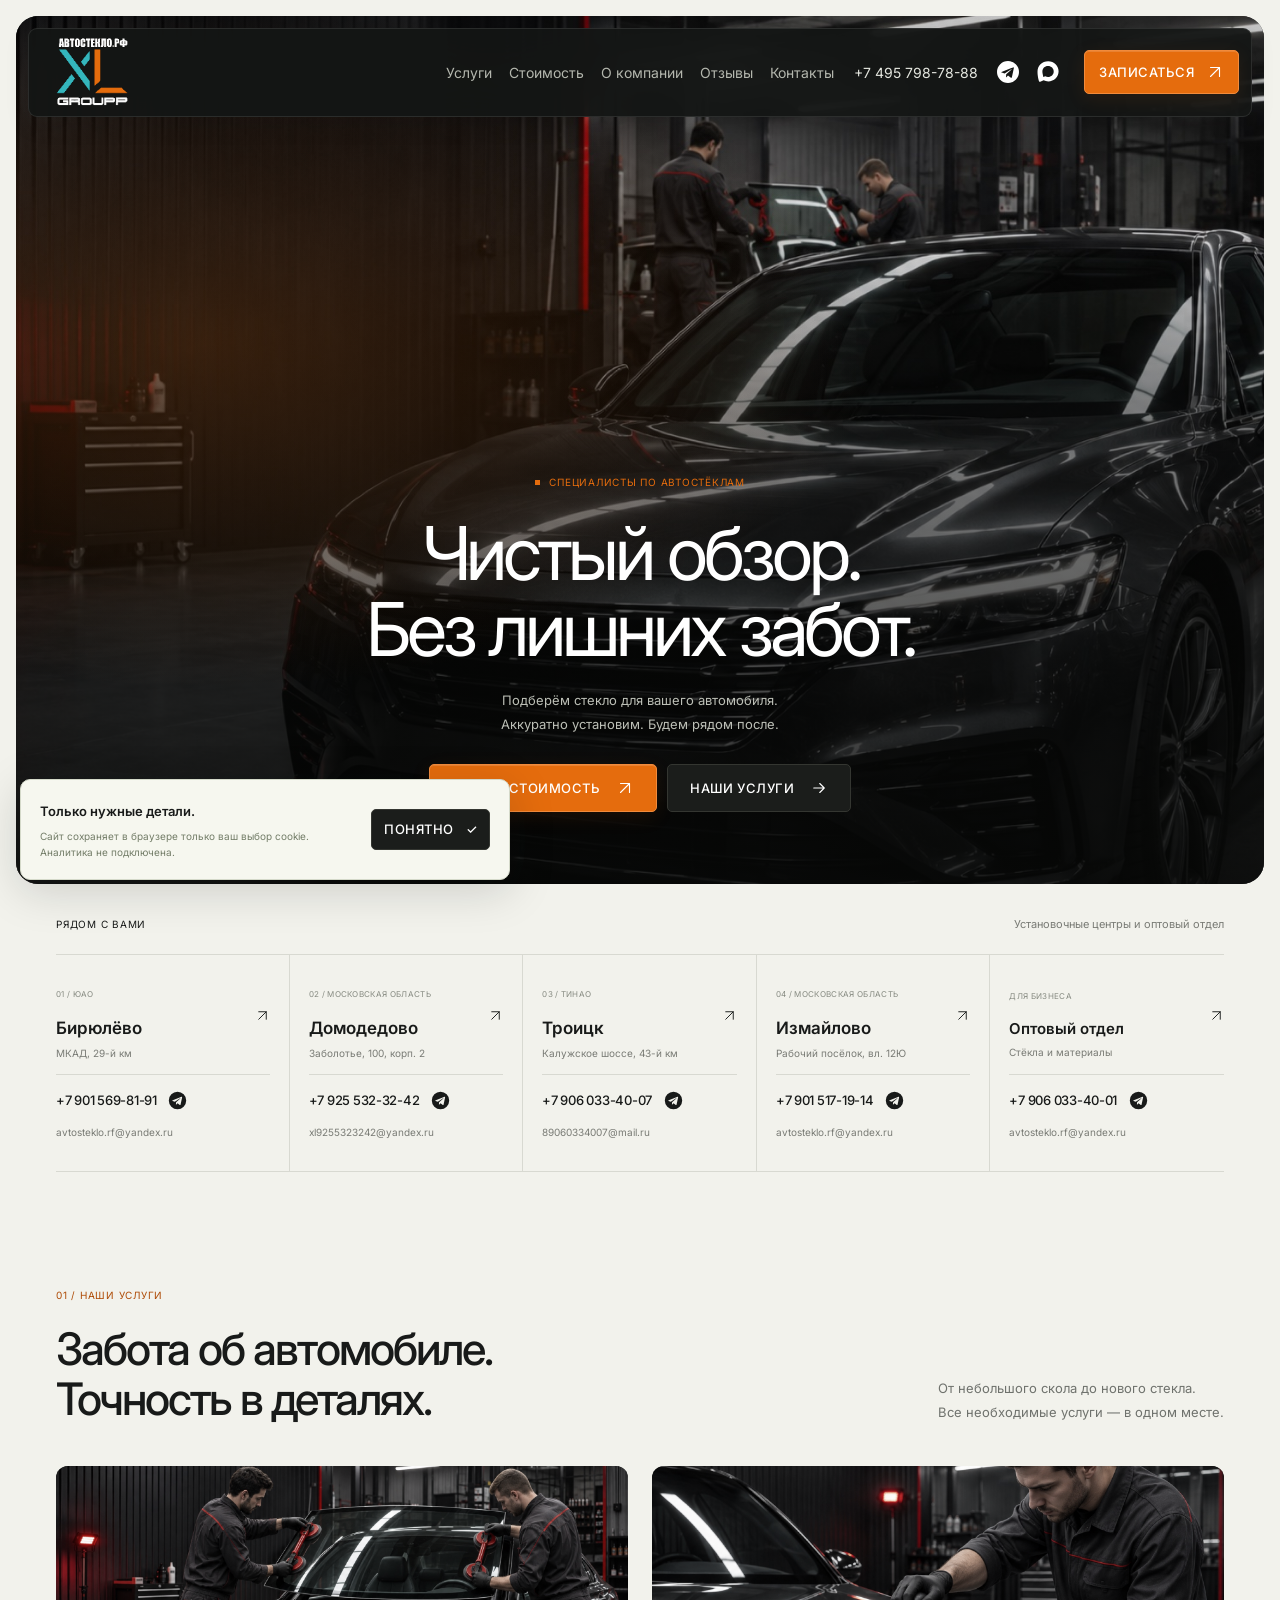
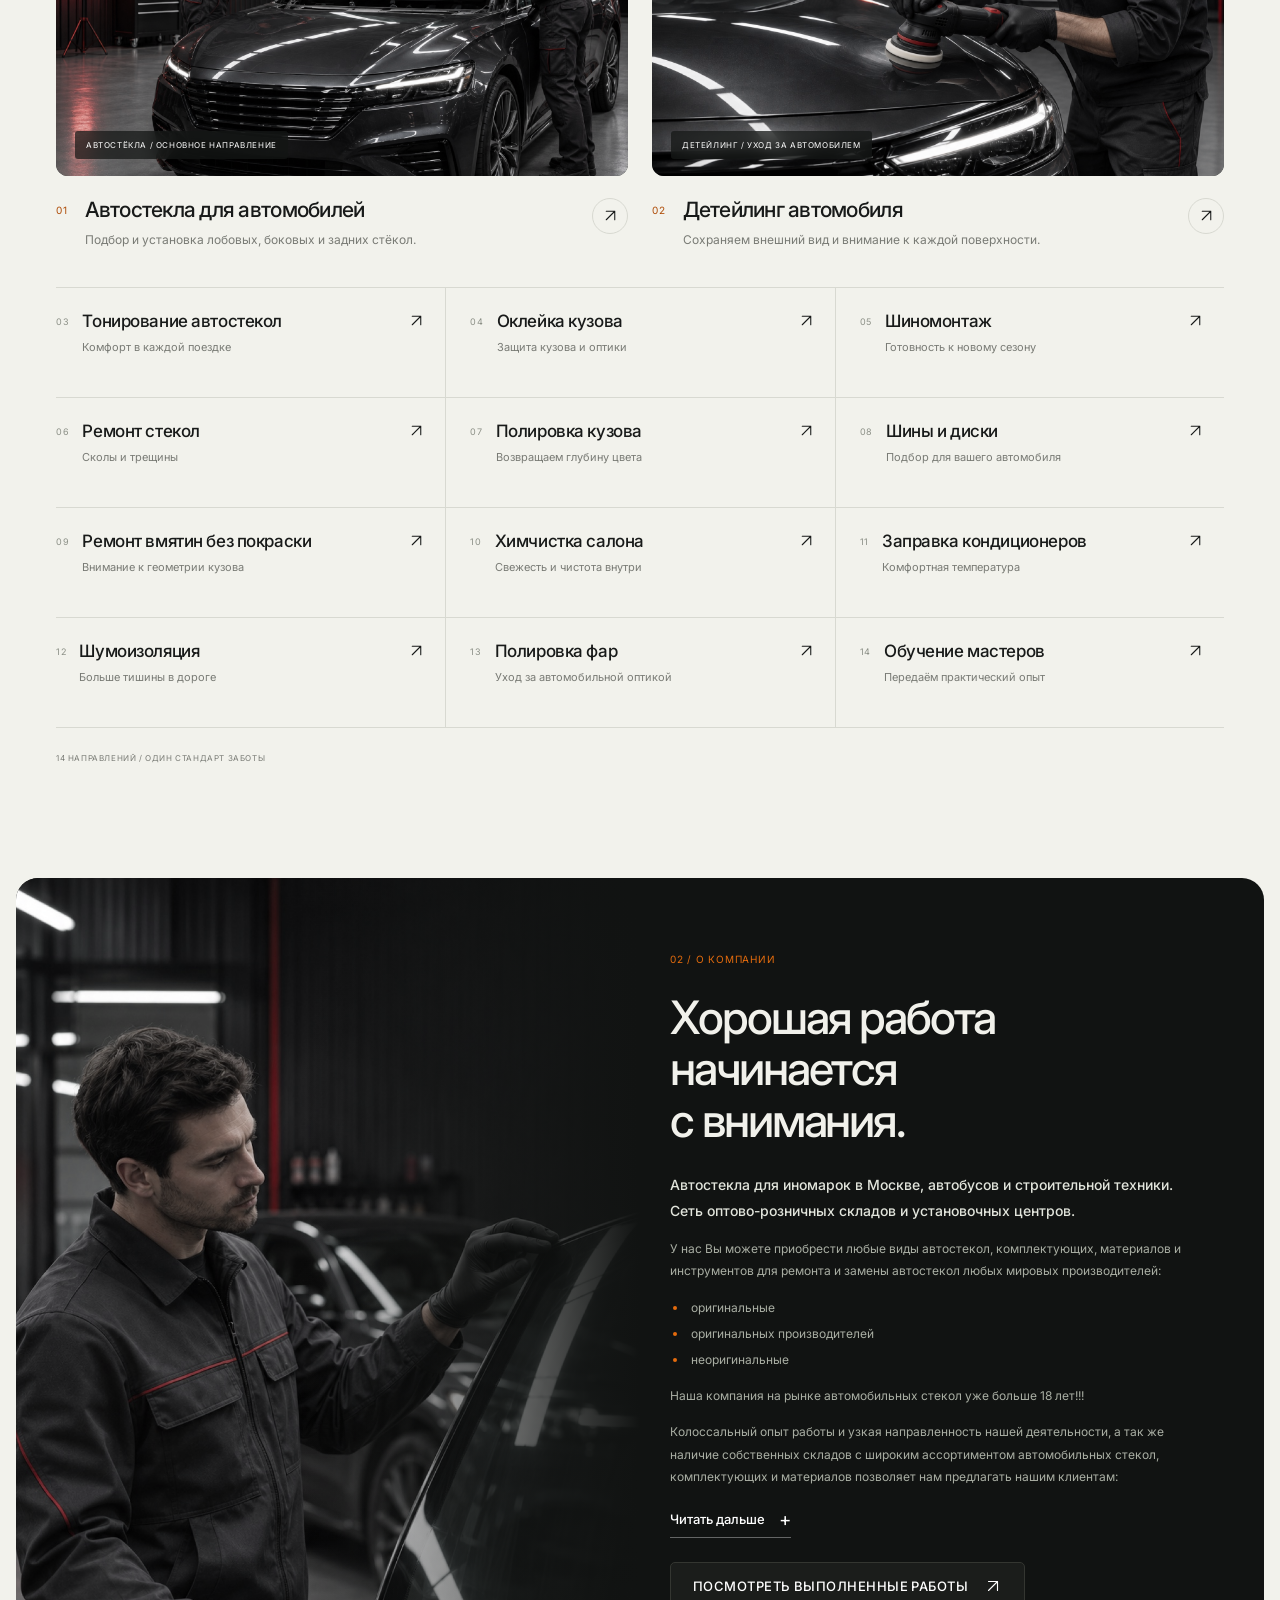
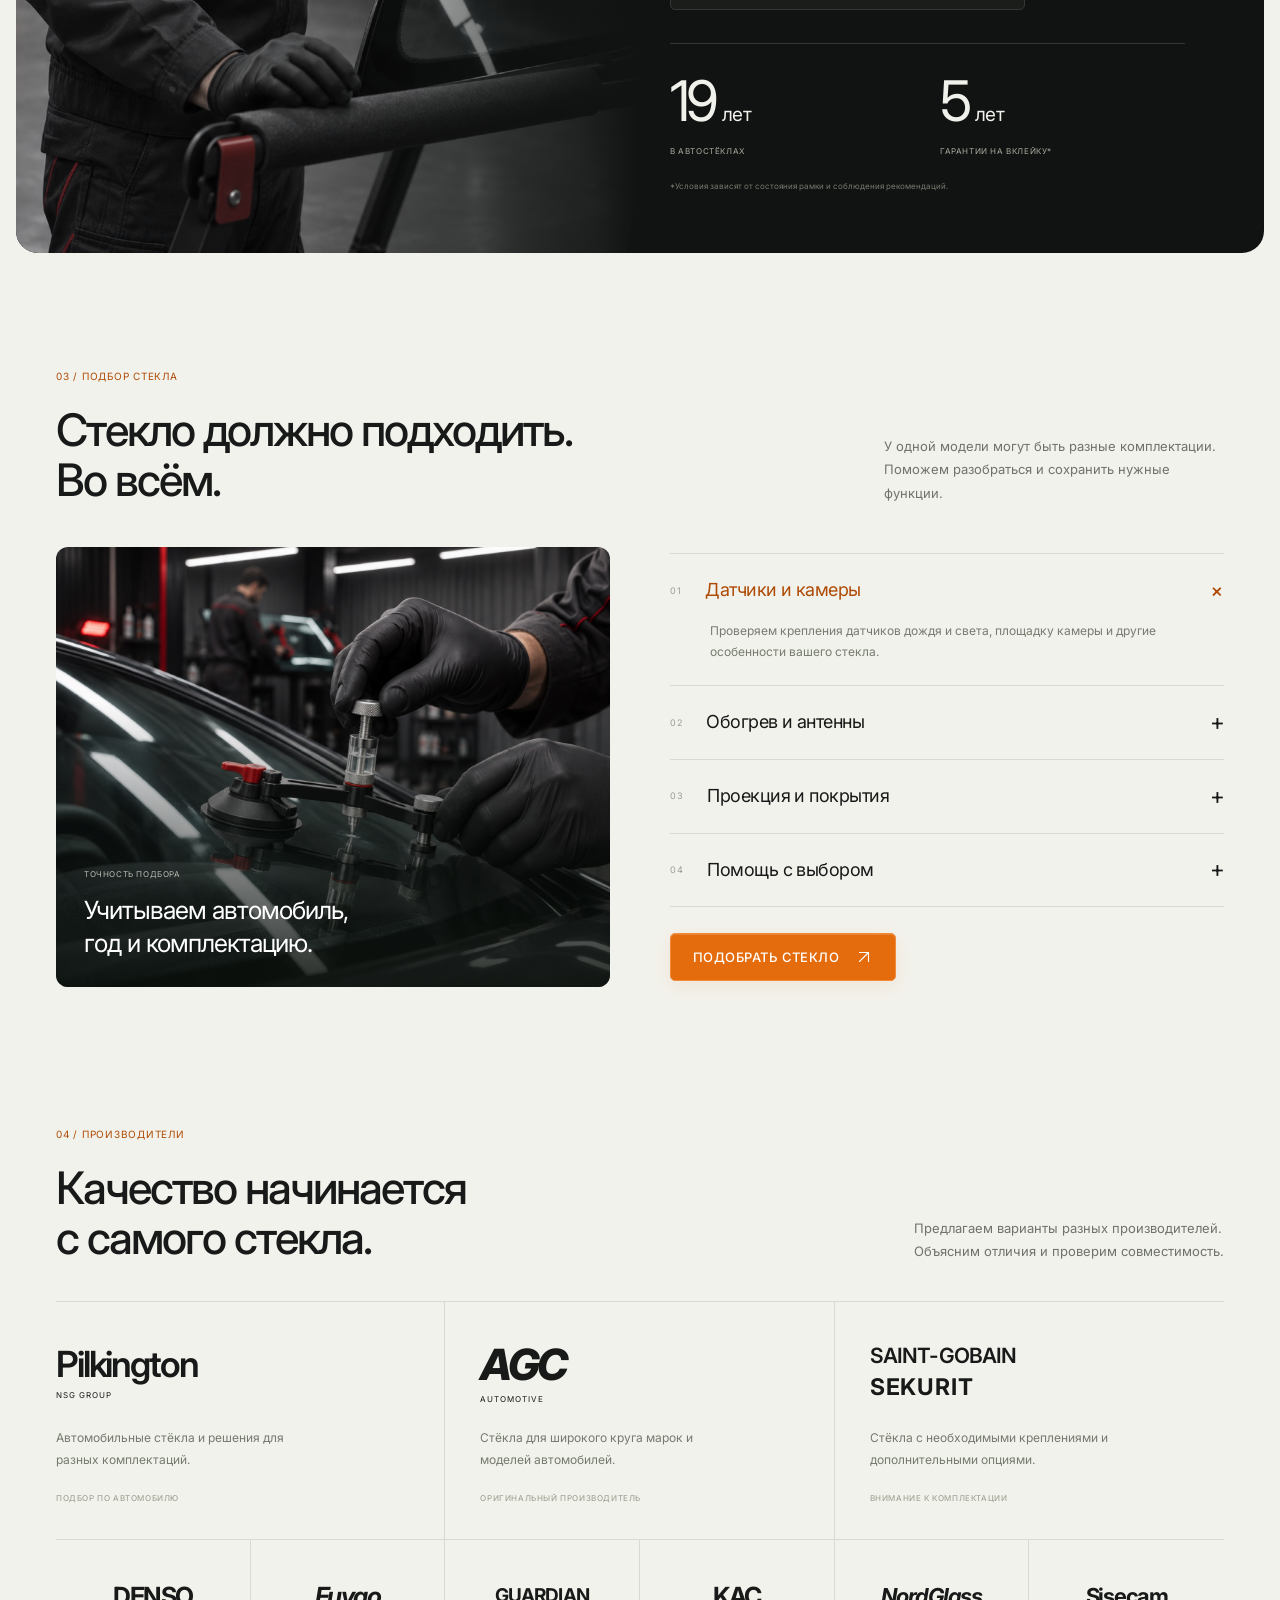
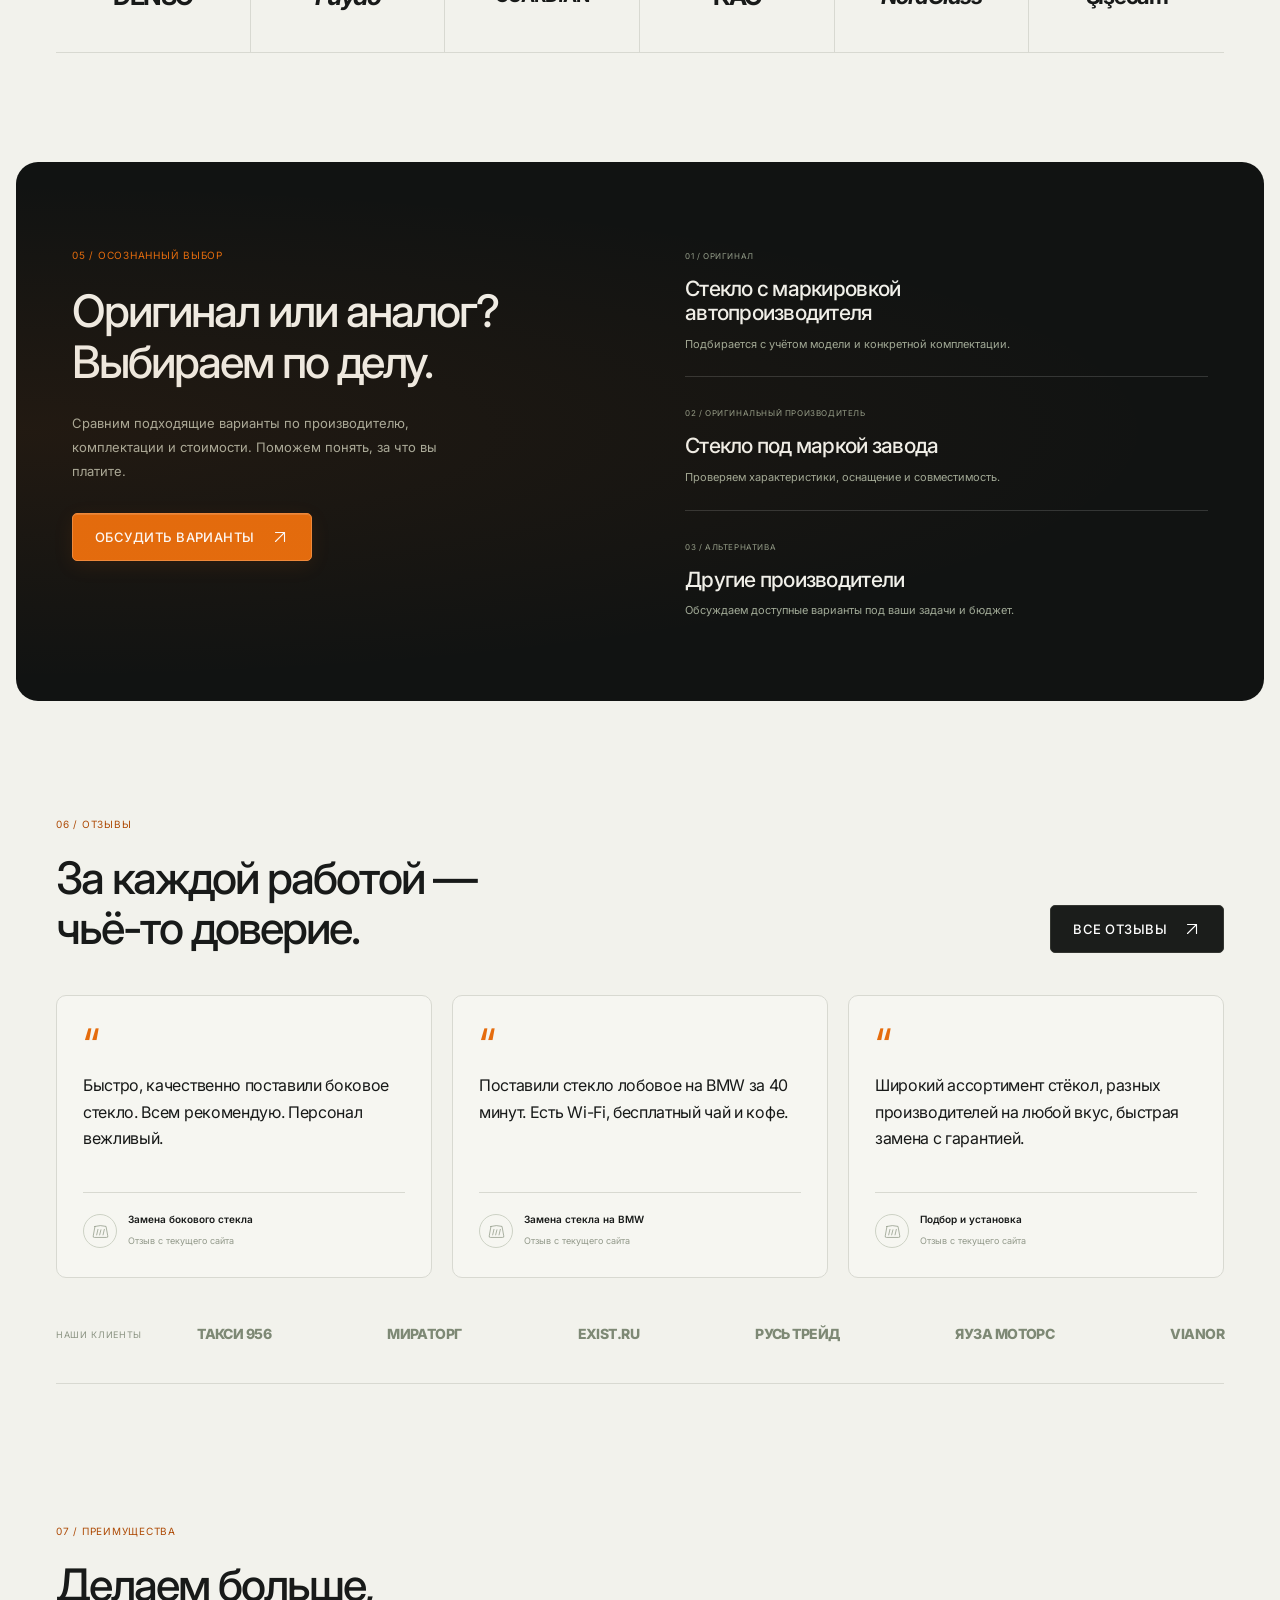
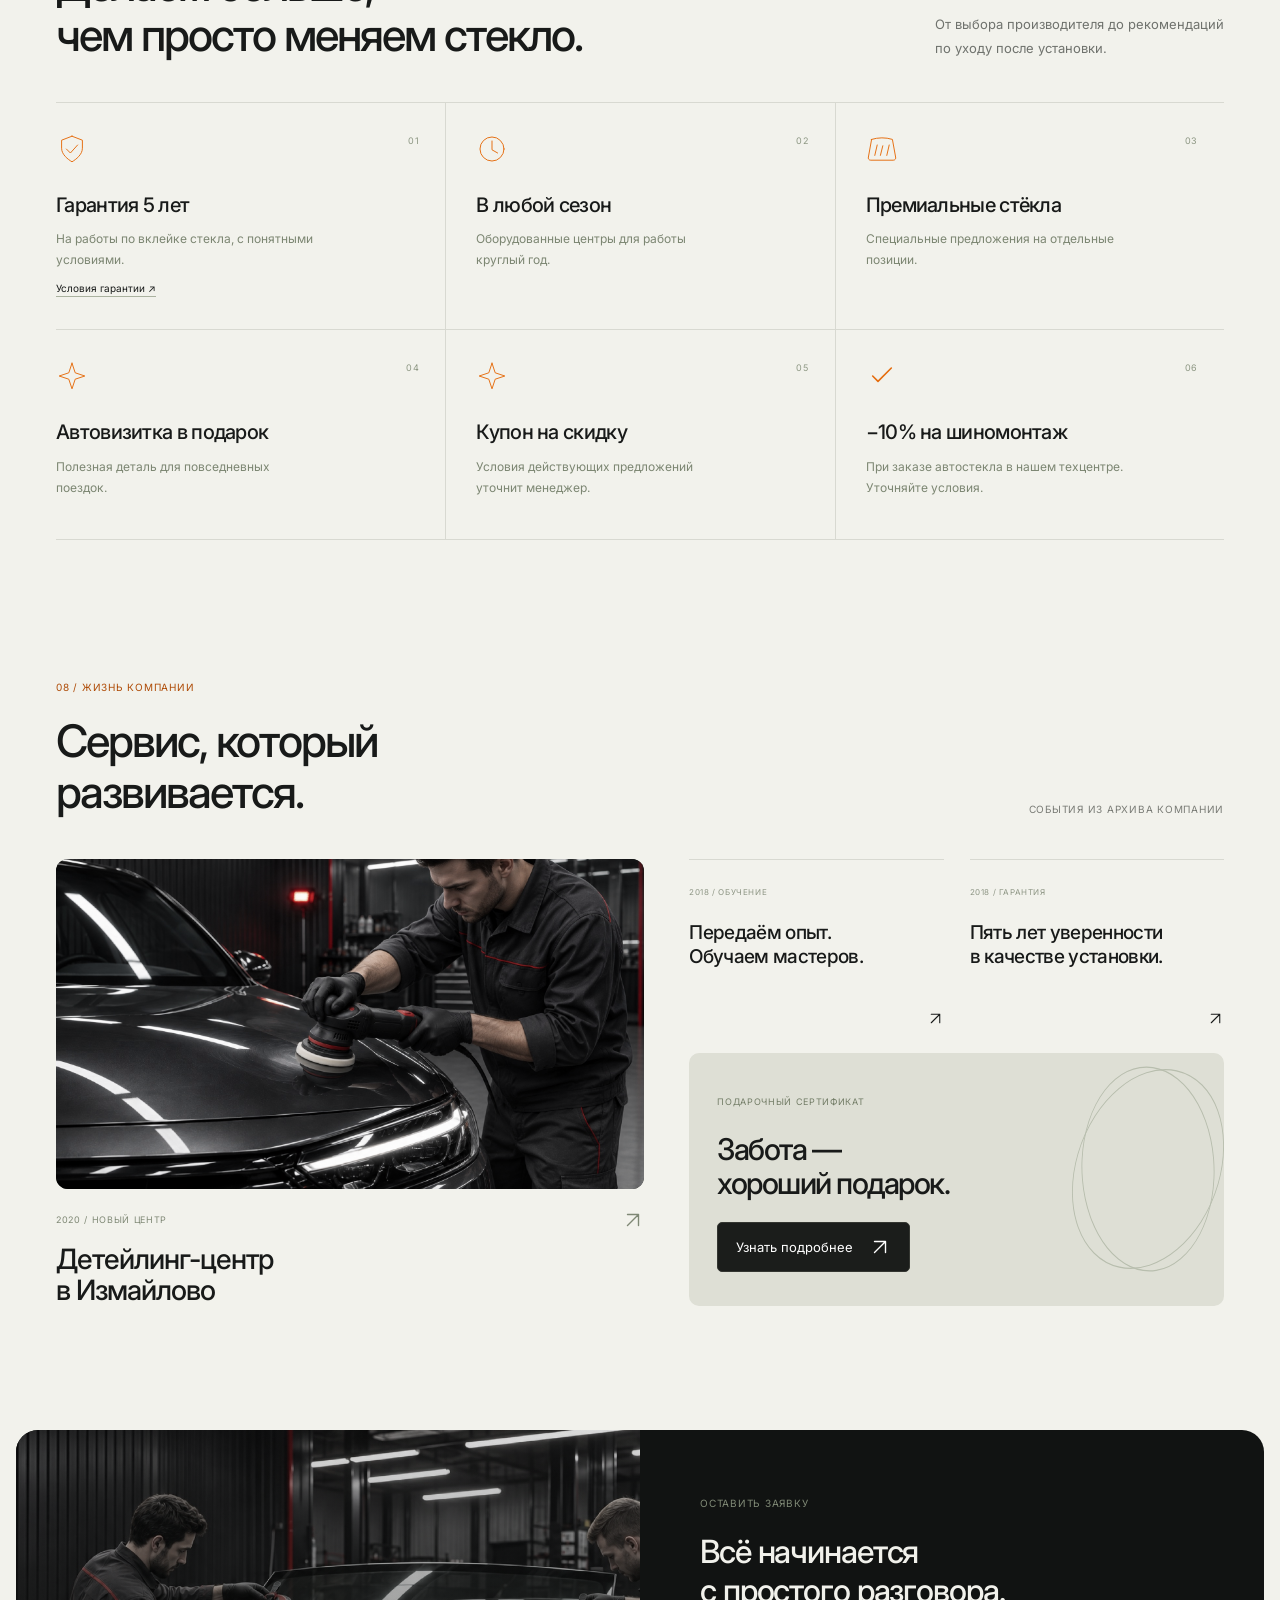
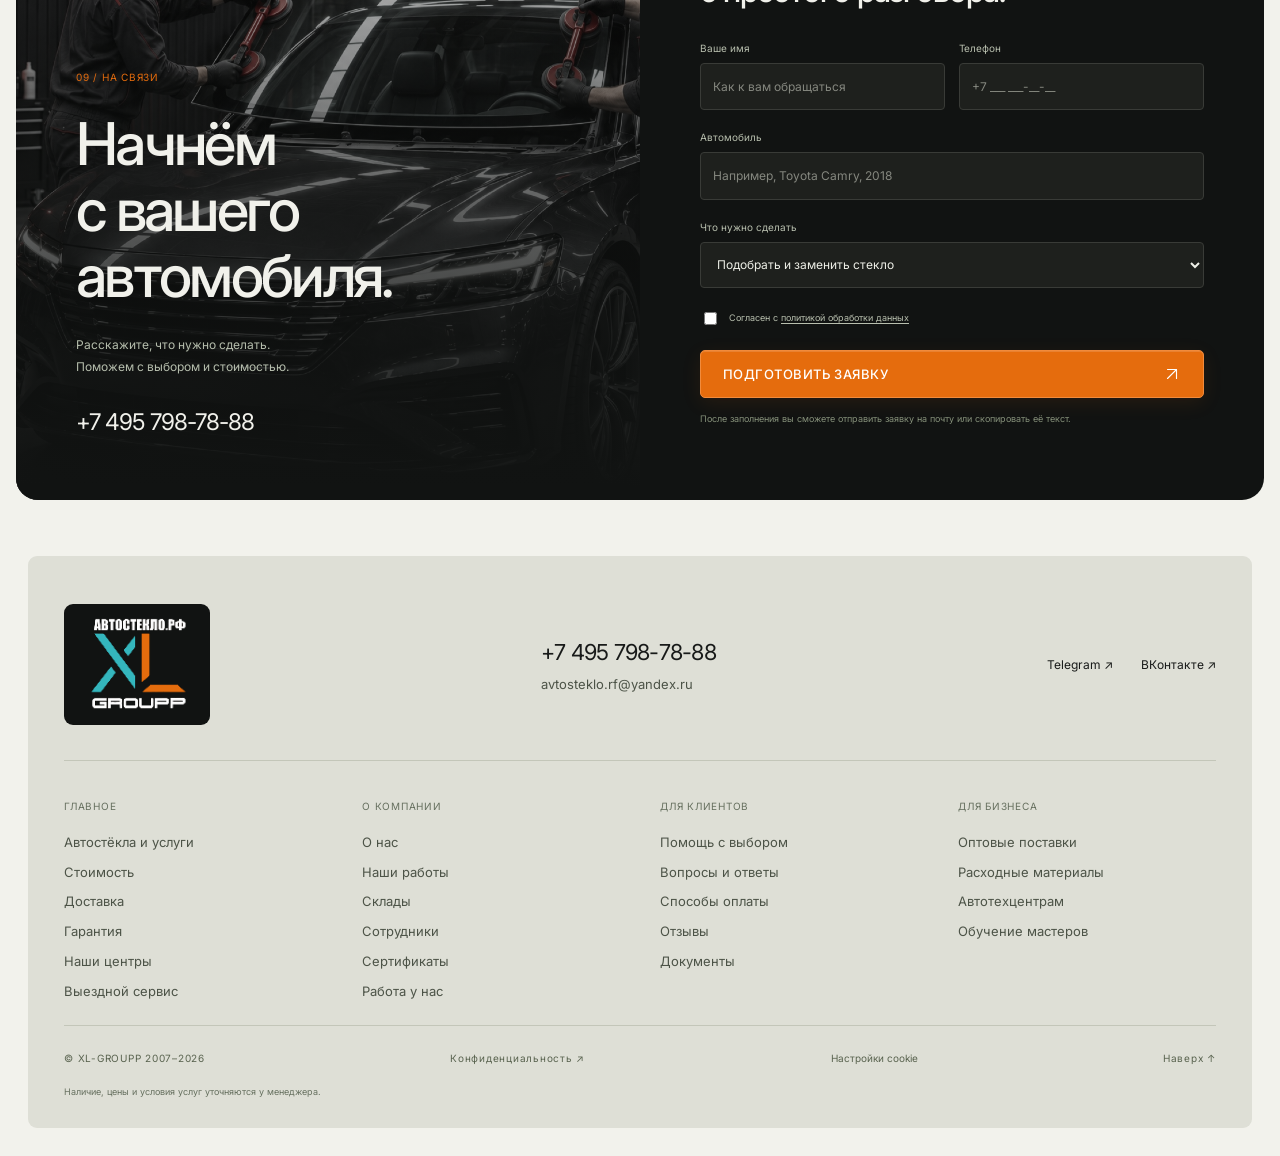
==== commit f80f7d49: "Refine buttons and footer, show all services, fit hero to viewport" ====
--- a/index.html
+++ b/index.html
@@ -7,7 +7,7 @@
   <meta name="description" content="Первый вариант редизайна Автостекло.рф. Замена, ремонт и подбор автомобильных стёкол в Москве и области.">
   <link rel="preconnect" href="https://fonts.googleapis.com"><link rel="preconnect" href="https://fonts.gstatic.com" crossorigin>
   <link href="https://fonts.googleapis.com/css2?family=Inter:wght@400;500;600;700;800&display=swap" rel="stylesheet">
-  <link rel="stylesheet" href="styles.css?v=20261106-centered-header"><script src="app.js?v=20261106-messengers" defer></script>
+  <link rel="stylesheet" href="styles.css?v=20261106-fullscreen-hero"><script src="app.js?v=20261106-all-services" defer></script>
 </head>
 <body>
 <a href="#main" class="skip">Перейти к содержанию</a>
@@ -68,11 +68,11 @@
  <section class="section wrap services" id="services">
   <div class="section-head"><div><span class="eyebrow accent-text">01 / Наши услуги</span><h2>Забота об автомобиле.<br>Точность в деталях.</h2></div><p>От небольшого скола до нового стекла.<br>Все необходимые услуги — в одном месте.</p></div>
   <div class="featured-services">
-   <article class="service-feature"><div class="image-box"><img src="assets/install.jpg" alt="Мастера аккуратно устанавливают автомобильное стекло" loading="lazy"><span class="image-label mono">АВТОСТЁКЛА / ОСНОВНОЕ НАПРАВЛЕНИЕ</span></div><div class="feature-copy"><span class="service-number mono">01</span><div><h3>Автостёкла для автомобилей</h3><p>Подбор и установка лобовых, боковых и задних стёкол.</p></div><button class="circle-link" data-service="0" aria-label="Подробнее об автостёклах"><svg><use href="#diagonal"/></svg></button></div></article>
+   <article class="service-feature"><div class="image-box"><img src="assets/install.jpg" alt="Мастера аккуратно устанавливают автомобильное стекло" loading="lazy"><span class="image-label mono">АВТОСТЁКЛА / ОСНОВНОЕ НАПРАВЛЕНИЕ</span></div><div class="feature-copy"><span class="service-number mono">01</span><div><h3>Автостекла для автомобилей</h3><p>Подбор и установка лобовых, боковых и задних стёкол.</p></div><button class="circle-link" data-service="0" aria-label="Подробнее об автостёклах"><svg><use href="#diagonal"/></svg></button></div></article>
    <article class="service-feature"><div class="image-box"><img src="assets/detailing.jpg" alt="Специалист полирует кузов графитового автомобиля" loading="lazy"><span class="image-label mono">ДЕТЕЙЛИНГ / УХОД ЗА АВТОМОБИЛЕМ</span></div><div class="feature-copy"><span class="service-number mono">02</span><div><h3>Детейлинг автомобиля</h3><p>Сохраняем внешний вид и внимание к каждой поверхности.</p></div><button class="circle-link" data-service="1" aria-label="Подробнее о детейлинге"><svg><use href="#diagonal"/></svg></button></div></article>
   </div>
   <div class="service-list" id="service-list"></div>
-  <div class="section-bottom"><span class="mono muted">14 НАПРАВЛЕНИЙ / ОДИН СТАНДАРТ ЗАБОТЫ</span><button class="text-button" id="expand-services" aria-expanded="false">Все услуги <span>+</span></button></div>
+  <div class="section-bottom"><span class="mono muted">14 НАПРАВЛЕНИЙ / ОДИН СТАНДАРТ ЗАБОТЫ</span></div>
  </section>
 
  <section class="about-section framed dark-section" id="about">
@@ -92,7 +92,7 @@
      <p>Не переплачивайте, обращайтесь именно к нам напрямую, и мы гарантируем Вам экономию и качество!!!</p>
     </div>
    </details>
-  </div><a class="text-button light" href="https://автостекло.рф/nashi-raboti.php" target="_blank" rel="noopener">Посмотреть выполненные работы <svg><use href="#diagonal"/></svg></a><div class="about-stats"><div><strong>19<span>лет</span></strong><span class="mono">В АВТОСТЁКЛАХ</span></div><div><strong>5<span>лет</span></strong><span class="mono">ГАРАНТИИ НА ВКЛЕЙКУ*</span></div></div><small>*Условия зависят от состояния рамки и соблюдения рекомендаций.</small></div>
+  </div><a class="btn dark about-work-link" href="https://автостекло.рф/nashi-raboti.php" target="_blank" rel="noopener">Посмотреть выполненные работы <svg><use href="#diagonal"/></svg></a><div class="about-stats"><div><strong>19<span>лет</span></strong><span class="mono">В АВТОСТЁКЛАХ</span></div><div><strong>5<span>лет</span></strong><span class="mono">ГАРАНТИИ НА ВКЛЕЙКУ*</span></div></div><small>*Условия зависят от состояния рамки и соблюдения рекомендаций.</small></div>
  </section>
 
  <section class="section wrap glass-guide" id="glass-guide">
@@ -124,7 +124,7 @@
  </section>
 
  <section class="section wrap reviews" id="reviews">
-  <div class="section-head"><div><span class="eyebrow accent-text">06 / Отзывы</span><h2>За каждой работой —<br>чьё-то доверие.</h2></div><a class="text-button" href="https://автостекло.рф/otzivi.aspx" target="_blank" rel="noopener">Все отзывы <svg><use href="#diagonal"/></svg></a></div>
+  <div class="section-head"><div><span class="eyebrow accent-text">06 / Отзывы</span><h2>За каждой работой —<br>чьё-то доверие.</h2></div><a class="btn dark" href="https://автостекло.рф/otzivi.aspx" target="_blank" rel="noopener">Все отзывы <svg><use href="#diagonal"/></svg></a></div>
   <div class="review-grid"><article><span class="quote-mark">“</span><blockquote>Быстро, качественно поставили боковое стекло. Всем рекомендую. Персонал вежливый.</blockquote><div class="review-meta"><span class="mini-glass"><svg><use href="#glass"/></svg></span><div><strong>Замена бокового стекла</strong><span>Отзыв с текущего сайта</span></div></div></article><article><span class="quote-mark">“</span><blockquote>Поставили стекло лобовое на BMW за 40 минут. Есть Wi-Fi, бесплатный чай и кофе.</blockquote><div class="review-meta"><span class="mini-glass"><svg><use href="#glass"/></svg></span><div><strong>Замена стекла на BMW</strong><span>Отзыв с текущего сайта</span></div></div></article><article><span class="quote-mark">“</span><blockquote>Широкий ассортимент стёкол, разных производителей на любой вкус, быстрая замена с гарантией.</blockquote><div class="review-meta"><span class="mini-glass"><svg><use href="#glass"/></svg></span><div><strong>Подбор и установка</strong><span>Отзыв с текущего сайта</span></div></div></article></div>
   <div class="clients"><span class="eyebrow">Наши клиенты</span><div><span>ТАКСИ 956</span><span>МИРАТОРГ</span><span>EXIST.RU</span><span>РУСЬ ТРЕЙД</span><span>ЯУЗА МОТОРС</span><span>VIANOR</span></div></div>
  </section>
--- a/styles.css
+++ b/styles.css
@@ -97,4 +97,51 @@
 }
 
 @media(min-width:1201px) and (max-width:1360px){.nav-shell{gap:18px}.desktop-nav{gap:17px}}
-@media(max-width:1240px){.header-phone{display:none}}
+@media(max-width:1260px){.header-phone{display:none}}
+
+/* Consistent action buttons. */
+.btn,.nav-cta,.cookie-banner .btn,.dialog-actions .btn{font-size:13px;color:#fff}
+.btn.accent,.btn.dark{color:#fff}
+.btn{gap:16px}
+.nav-cta{padding-inline:14px;gap:12px}
+.about-work-link{margin-top:24px}
+.about-seo .seo-more>summary{font-size:13px;color:#fff}
+.mobile-actions>a,.mobile-actions>button{font-size:13px;font-weight:500;color:#fff}
+.mobile-actions>a{background:#1b1d1b;border-color:#343631}
+@media(max-width:600px){.section-head>.btn{margin-top:24px}}
+
+/* Footer aligned with the header; colour sampled from the supplied swatch. */
+.footer.wrap{max-width:none;width:calc(100% - 56px);margin:56px 28px 28px;padding:48px 36px 28px;background:#dedfd6;border-radius:9px;--line:#c3c6b9}
+.footer-columns{grid-template-columns:repeat(4,minmax(0,1fr));gap:40px}
+.footer-columns>div{min-width:0}
+.footer-columns a,.footer-columns button{font-size:13px;line-height:1.6;color:#4c5347}
+.footer-columns .eyebrow{font-size:10px;color:#66705f}
+.footer-contact>a+a{font-size:13px;color:#4c5347}
+.footer .social-links{font-size:12px}
+.footer-bottom{font-size:10px;color:#59634f}
+.footer .site-note{font-size:9px;color:#66705f}
+@media(max-width:900px){.footer.wrap{width:100%;margin:40px 0 0;padding-inline:28px;border-radius:0}.footer-columns{gap:24px}}
+@media(max-width:600px){.footer.wrap{padding:32px 20px calc(95px + env(safe-area-inset-bottom,0px))}.footer-columns{grid-template-columns:repeat(2,minmax(0,1fr));gap:30px 20px}.footer-bottom{font-size:9px}.footer .social-links{font-size:11px}}
+
+/* Desktop hero follows the viewport instead of a fixed pixel height. */
+@media(min-width:901px){
+ .hero{height:calc(100svh - 32px)}
+ .hero-content{bottom:clamp(40px,8svh,100px)}
+ .hero-content h1{font-size:clamp(42px,min(5.8vw,9svh),90px)}
+}
+
+@media(min-width:901px) and (max-height:500px){
+ .hero{min-height:308px}
+ .hero-content{bottom:24px}
+ .hero-content h1{margin:14px 0 12px}
+ .hero-content>p{font-size:12px;line-height:1.7}
+ .hero-content .actions{margin-top:18px}
+}
+@media(min-width:901px) and (max-height:400px){
+ .hero-content{bottom:16px}
+ .hero-content h1{font-size:32px;margin:8px 0}
+ .hero-content>p{line-height:1.5}
+ .hero-content .actions{margin-top:10px}
+}
+
+.gift-card>span:last-child{display:inline-flex;gap:16px;padding:13px 18px;border:1px solid #343631;border-radius:5px;background:#1b1d1b;color:#fff;font-size:13px;line-height:1.4}
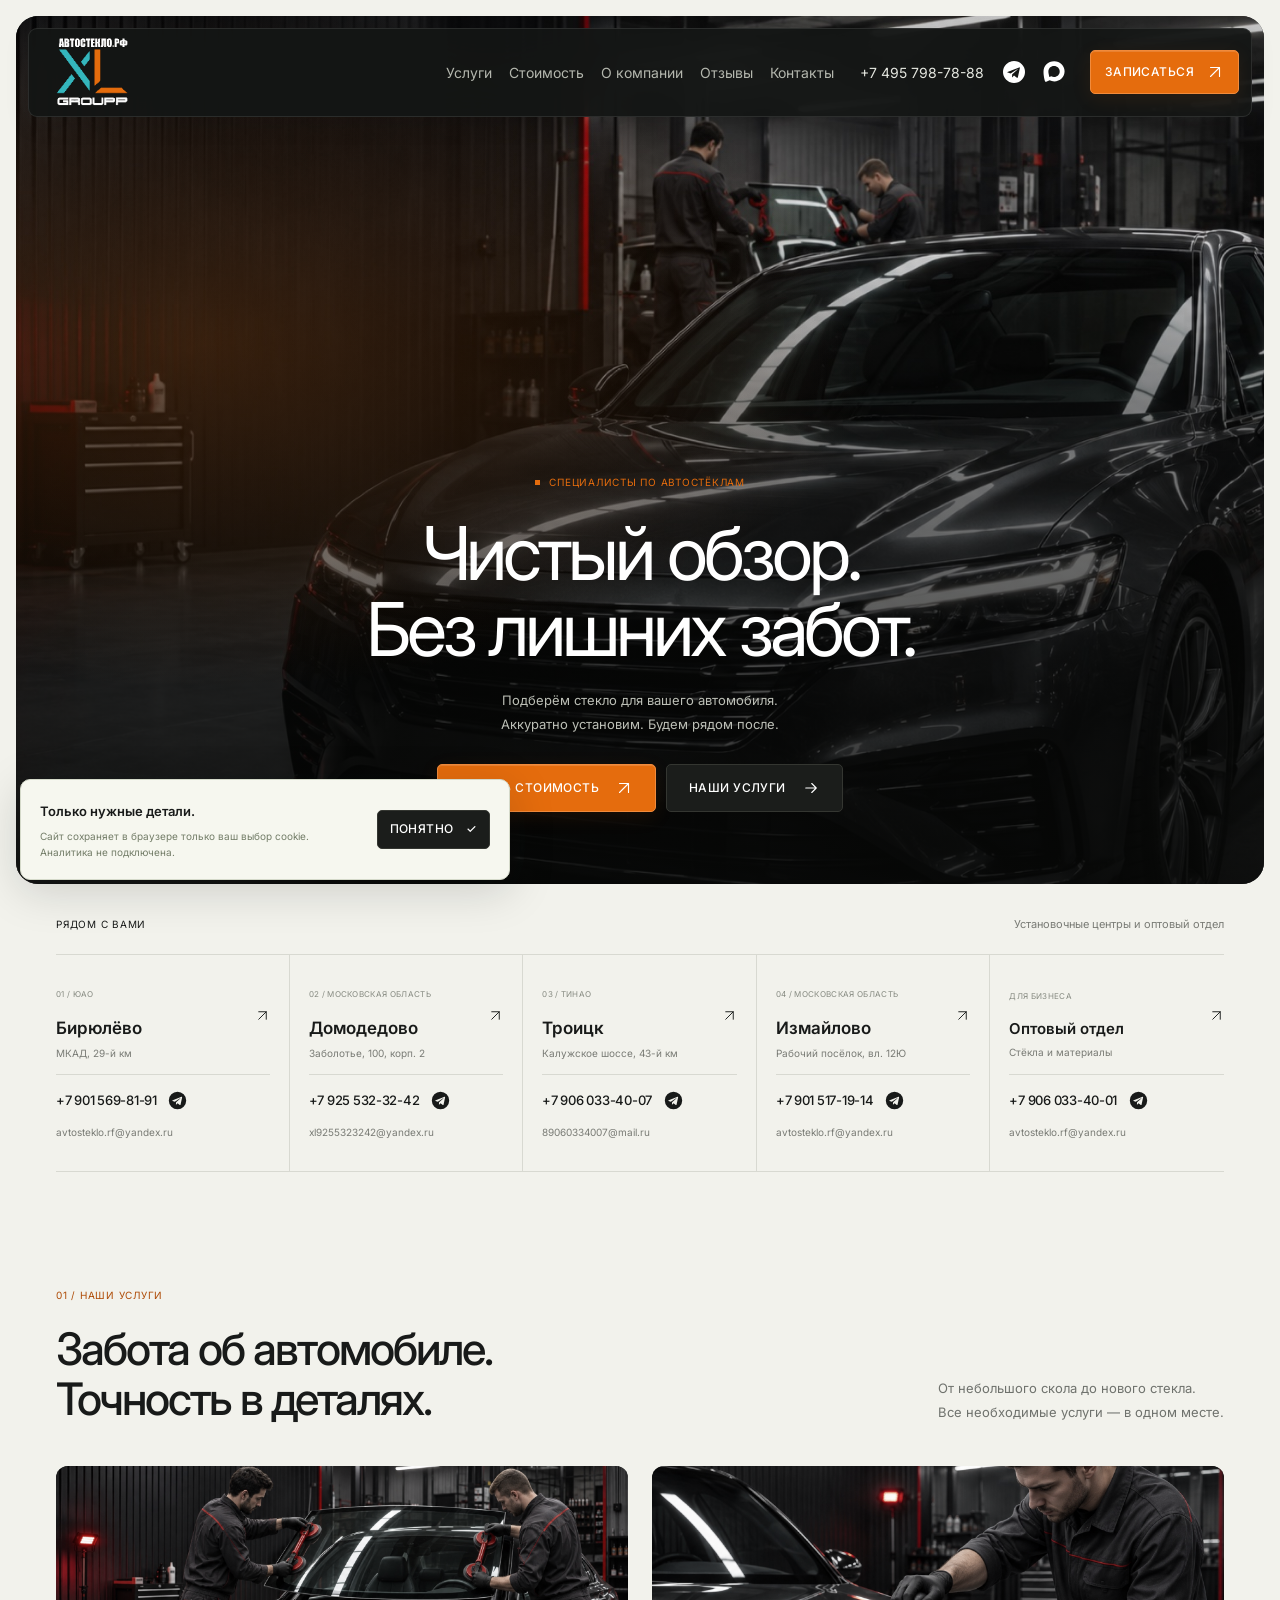
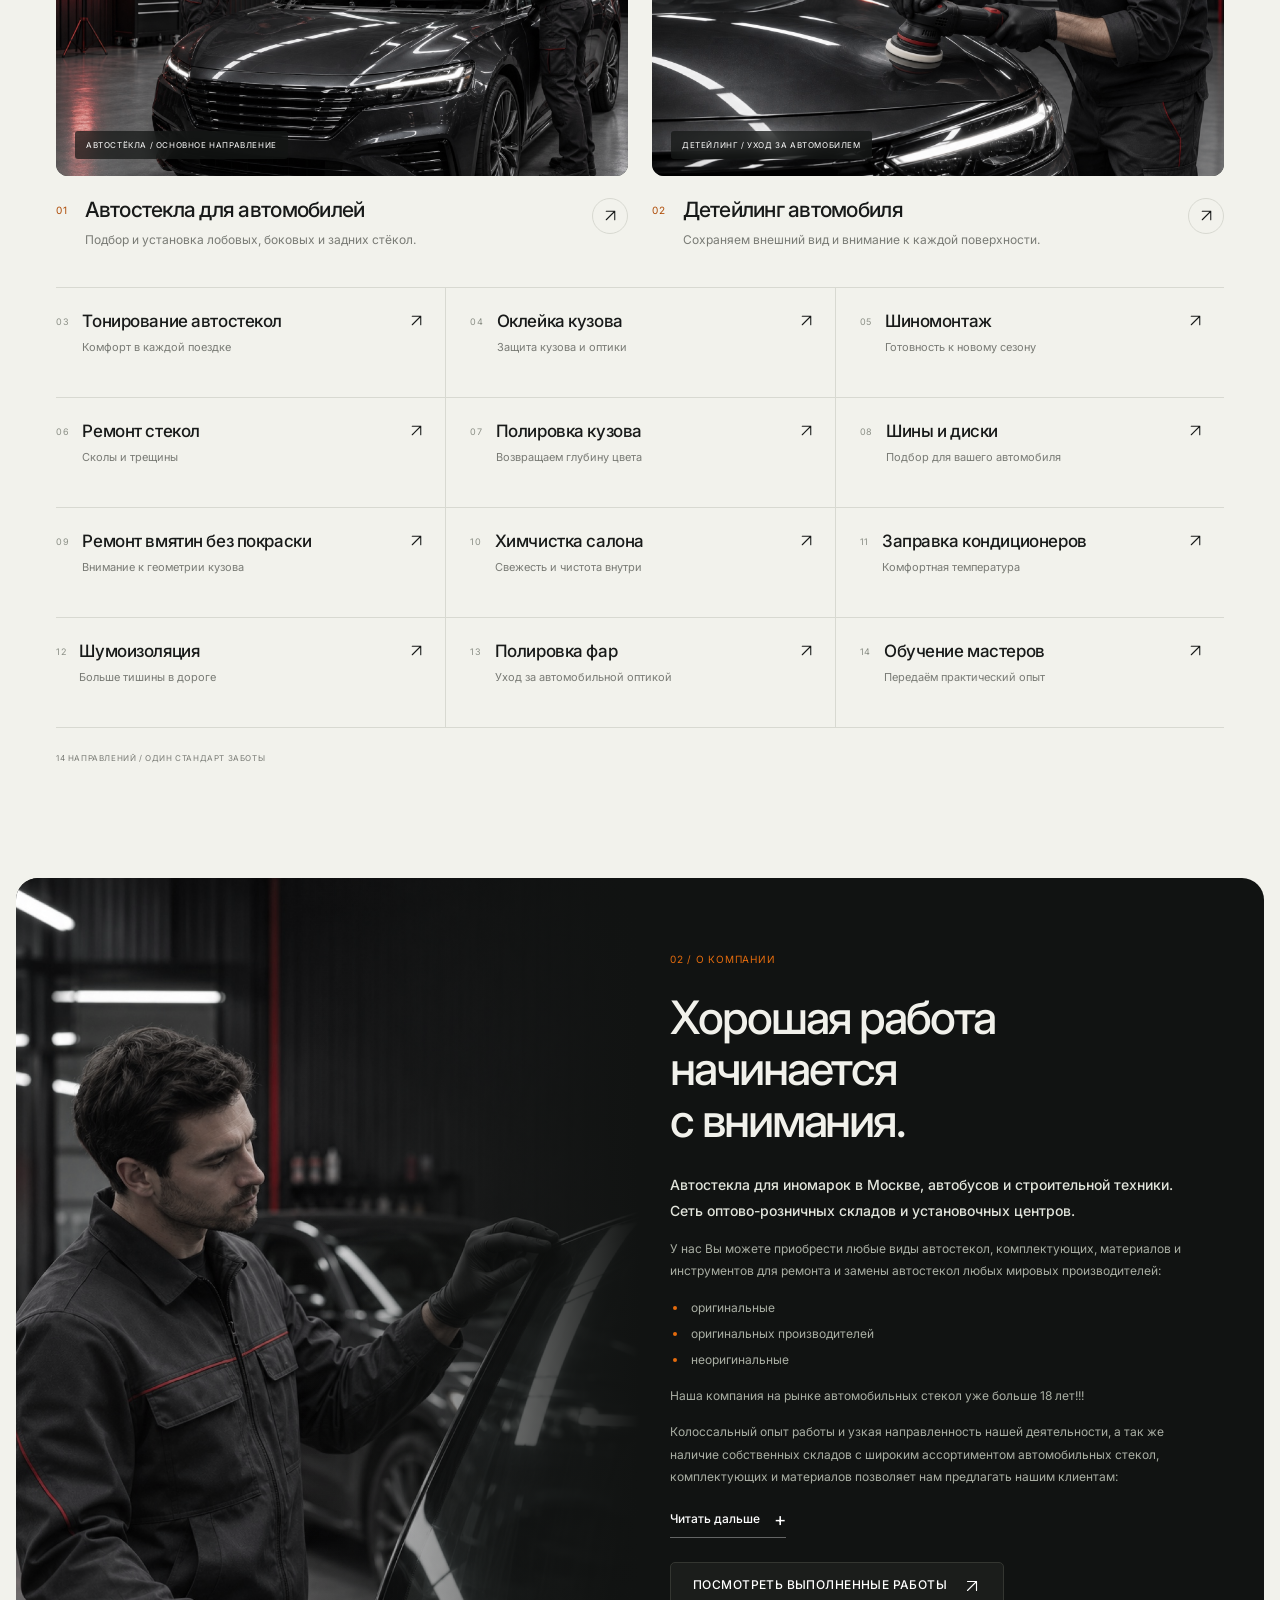
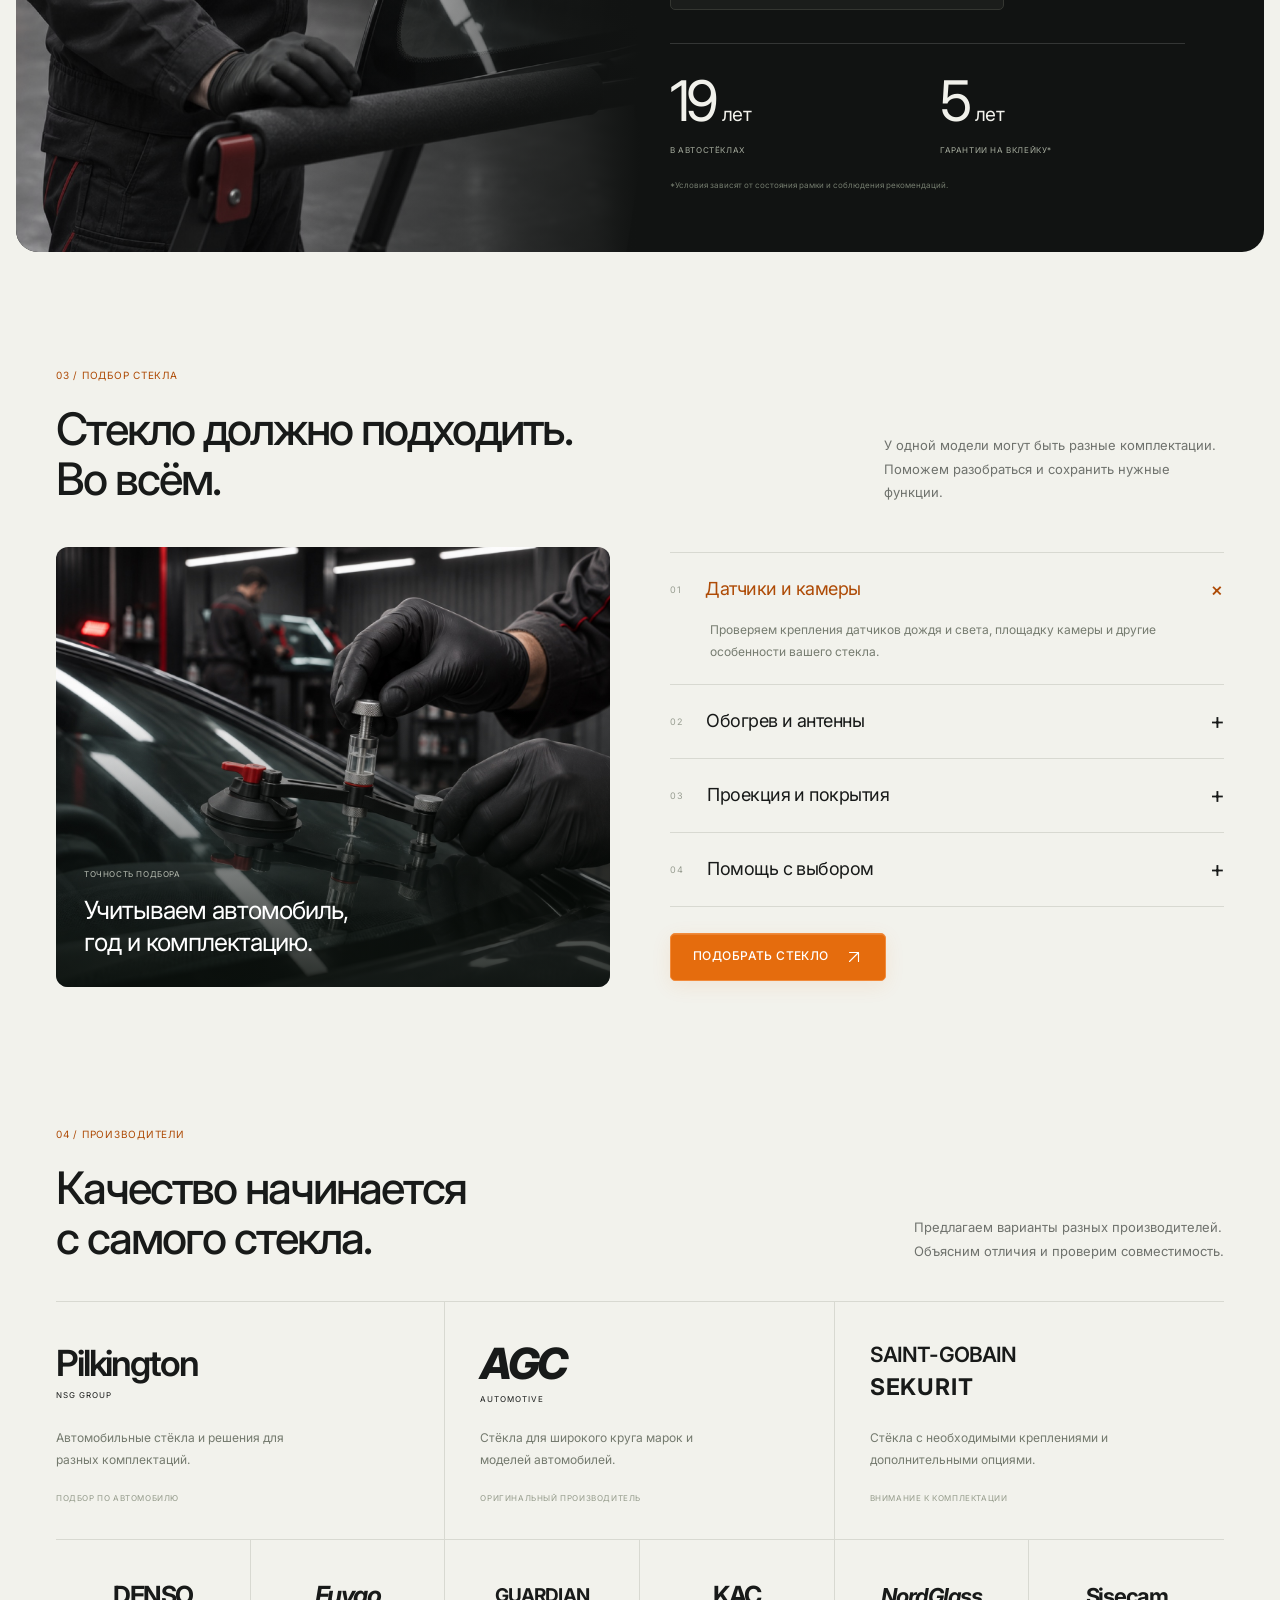
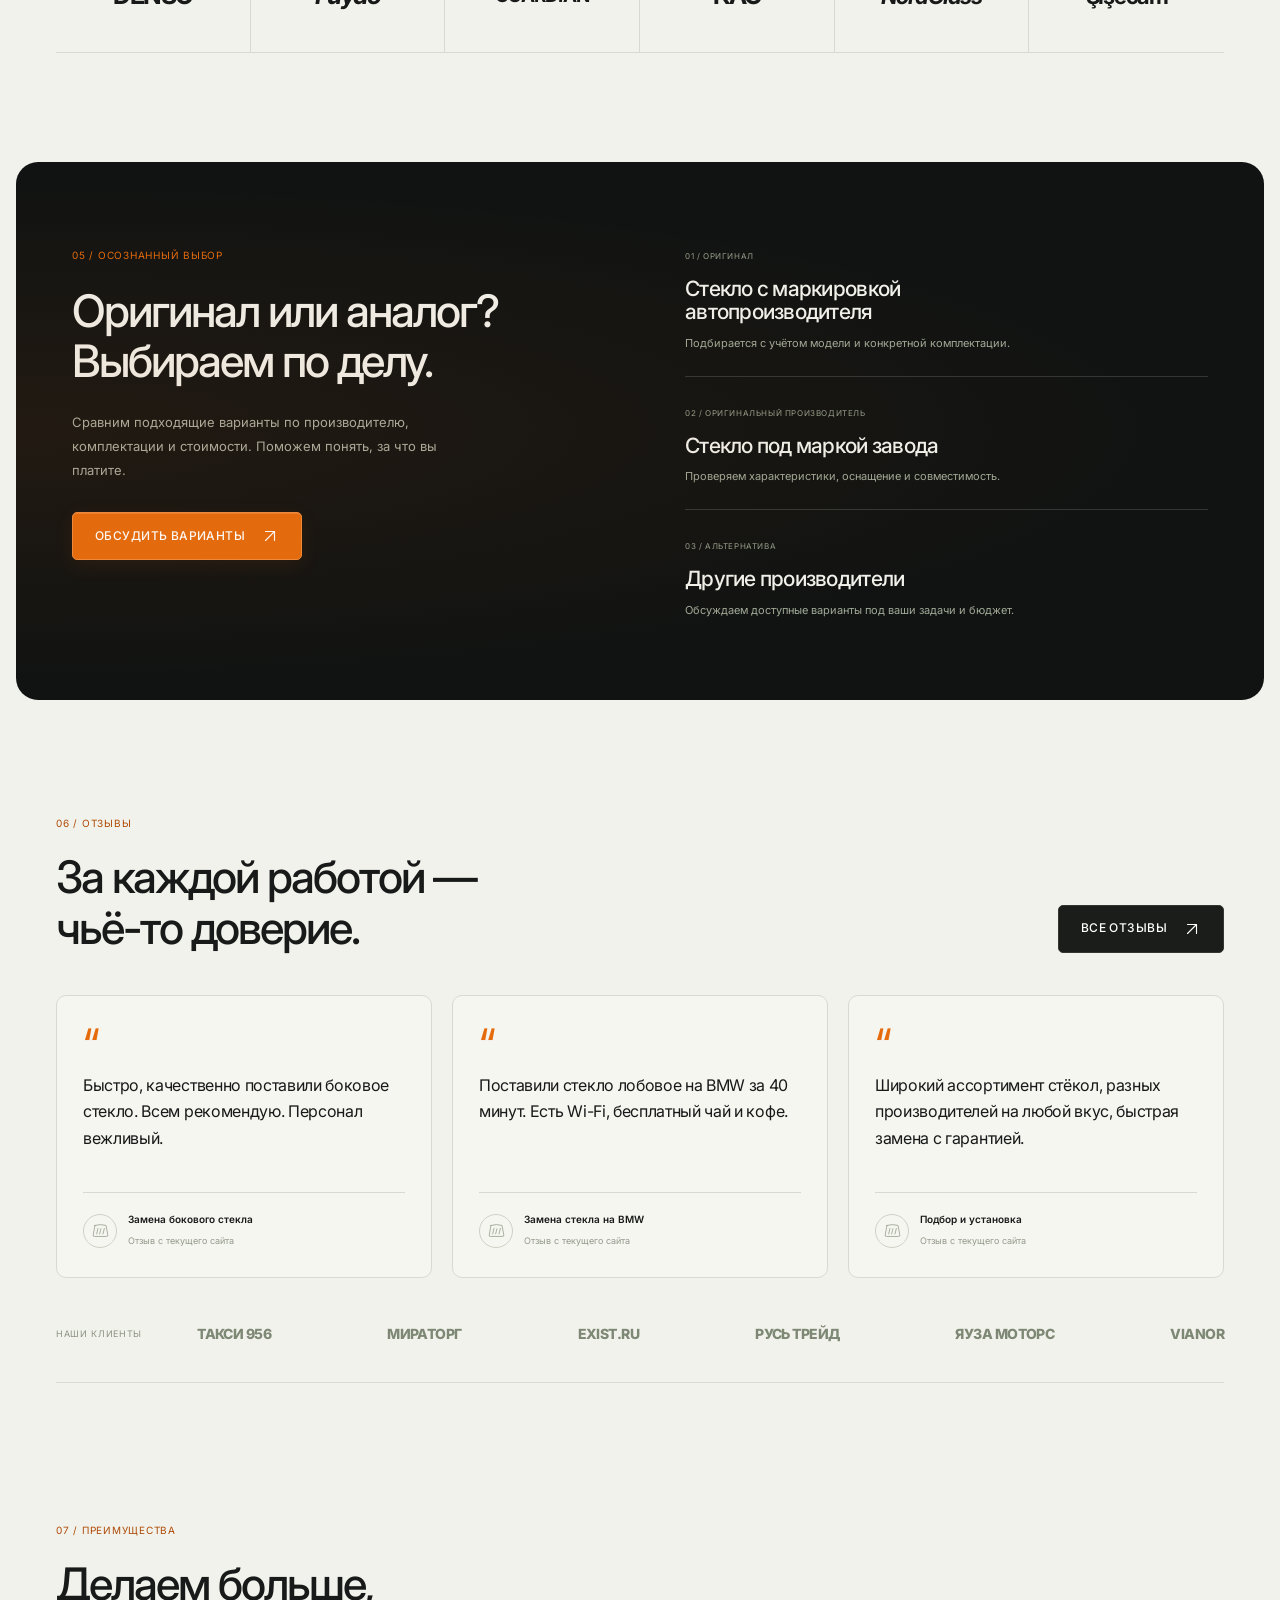
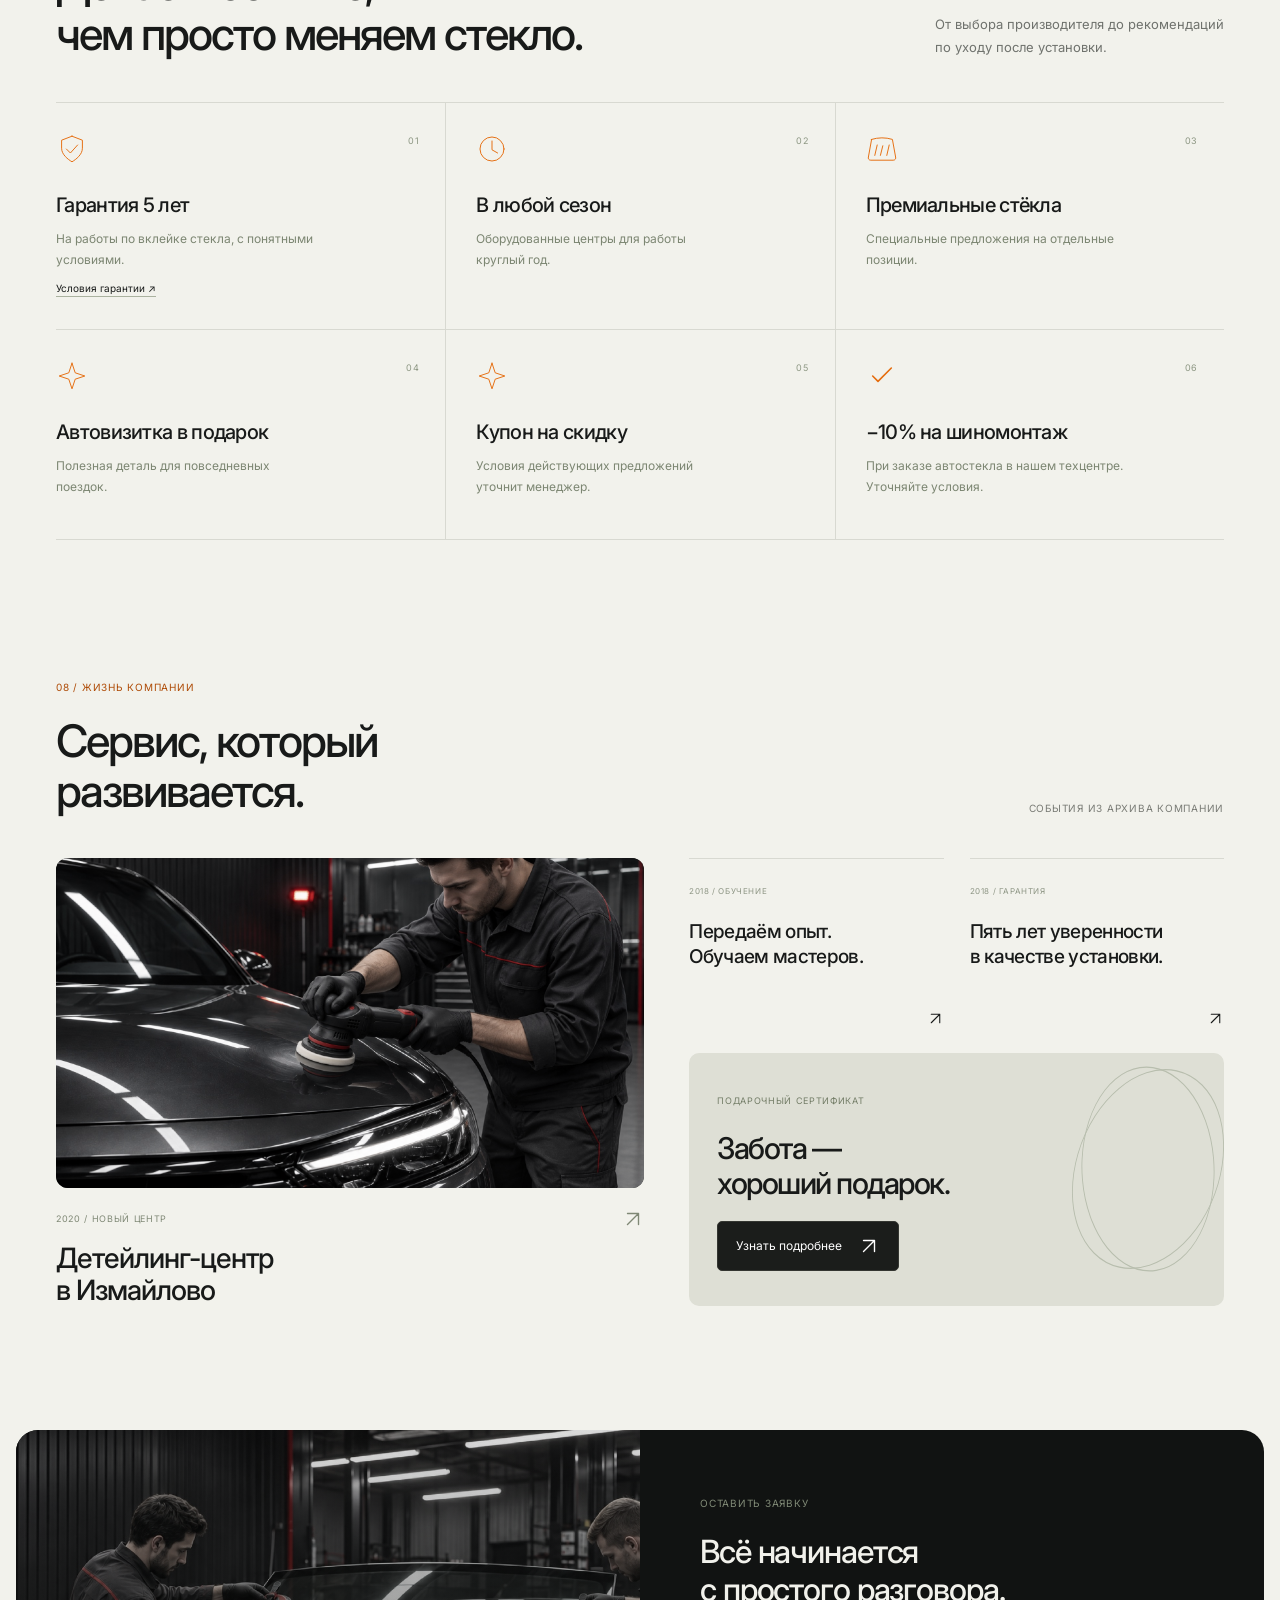
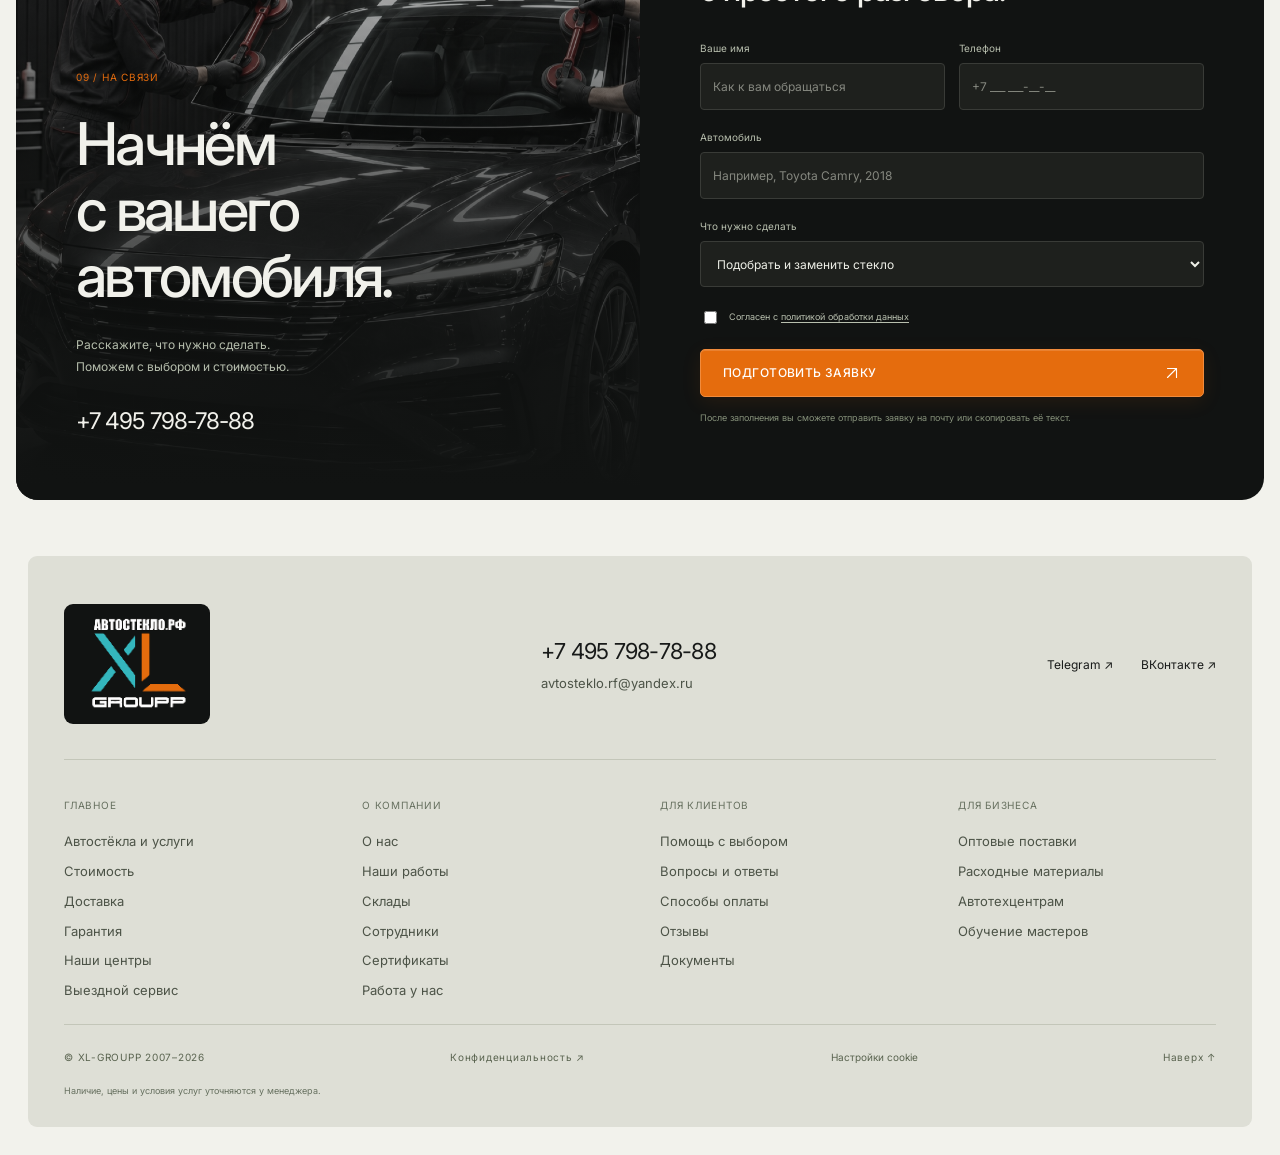
==== commit 5b5f5600: "Set action button labels to 12px" ====
--- a/index.html
+++ b/index.html
@@ -7,7 +7,7 @@
   <meta name="description" content="Первый вариант редизайна Автостекло.рф. Замена, ремонт и подбор автомобильных стёкол в Москве и области.">
   <link rel="preconnect" href="https://fonts.googleapis.com"><link rel="preconnect" href="https://fonts.gstatic.com" crossorigin>
   <link href="https://fonts.googleapis.com/css2?family=Inter:wght@400;500;600;700;800&display=swap" rel="stylesheet">
-  <link rel="stylesheet" href="styles.css?v=20261106-fullscreen-hero"><script src="app.js?v=20261106-all-services" defer></script>
+  <link rel="stylesheet" href="styles.css?v=20261106-buttons-12"><script src="app.js?v=20261106-all-services" defer></script>
 </head>
 <body>
 <a href="#main" class="skip">Перейти к содержанию</a>
--- a/styles.css
+++ b/styles.css
@@ -100,13 +100,13 @@
 @media(max-width:1260px){.header-phone{display:none}}
 
 /* Consistent action buttons. */
-.btn,.nav-cta,.cookie-banner .btn,.dialog-actions .btn{font-size:13px;color:#fff}
+.btn,.nav-cta,.cookie-banner .btn,.dialog-actions .btn{font-size:12px;color:#fff}
 .btn.accent,.btn.dark{color:#fff}
 .btn{gap:16px}
 .nav-cta{padding-inline:14px;gap:12px}
 .about-work-link{margin-top:24px}
-.about-seo .seo-more>summary{font-size:13px;color:#fff}
-.mobile-actions>a,.mobile-actions>button{font-size:13px;font-weight:500;color:#fff}
+.about-seo .seo-more>summary{font-size:12px;color:#fff}
+.mobile-actions>a,.mobile-actions>button{font-size:12px;font-weight:500;color:#fff}
 .mobile-actions>a{background:#1b1d1b;border-color:#343631}
 @media(max-width:600px){.section-head>.btn{margin-top:24px}}
 
@@ -144,4 +144,4 @@
  .hero-content .actions{margin-top:10px}
 }
 
-.gift-card>span:last-child{display:inline-flex;gap:16px;padding:13px 18px;border:1px solid #343631;border-radius:5px;background:#1b1d1b;color:#fff;font-size:13px;line-height:1.4}
+.gift-card>span:last-child{display:inline-flex;gap:16px;padding:13px 18px;border:1px solid #343631;border-radius:5px;background:#1b1d1b;color:#fff;font-size:12px;line-height:1.4}
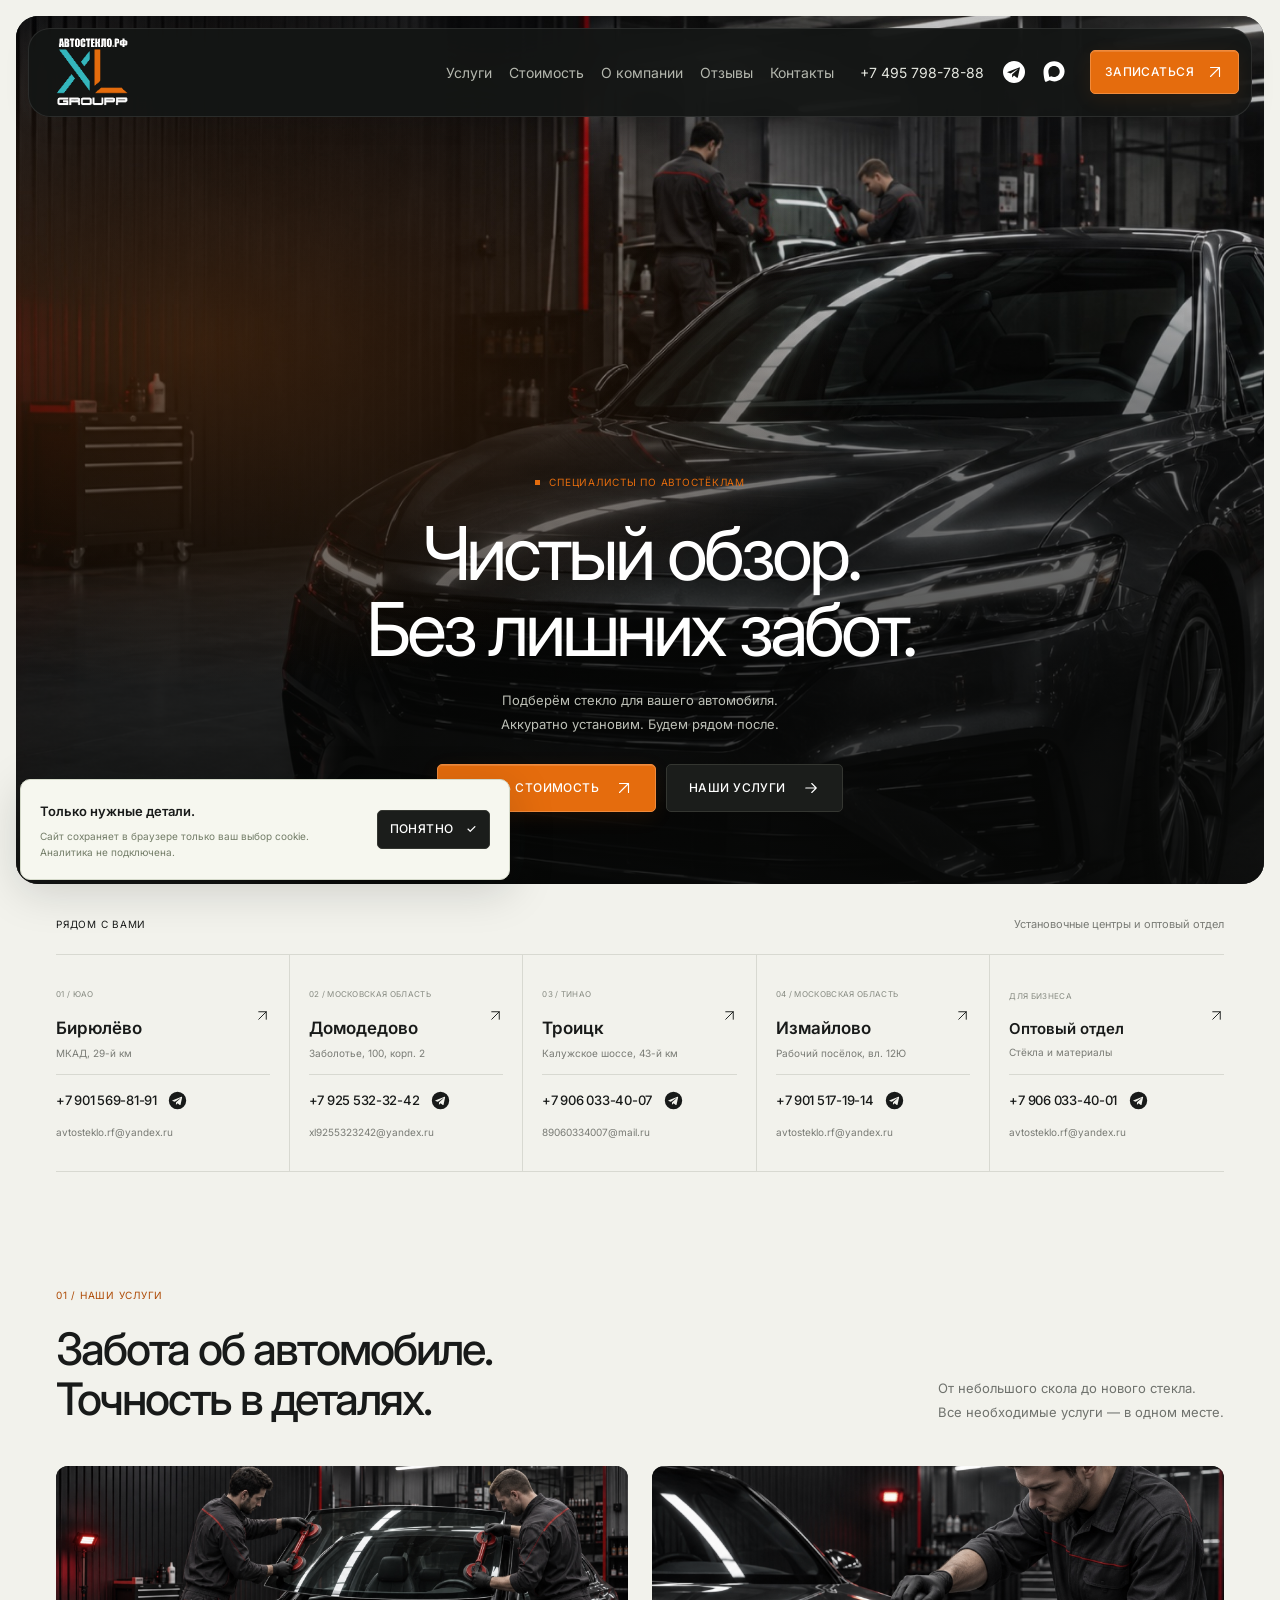
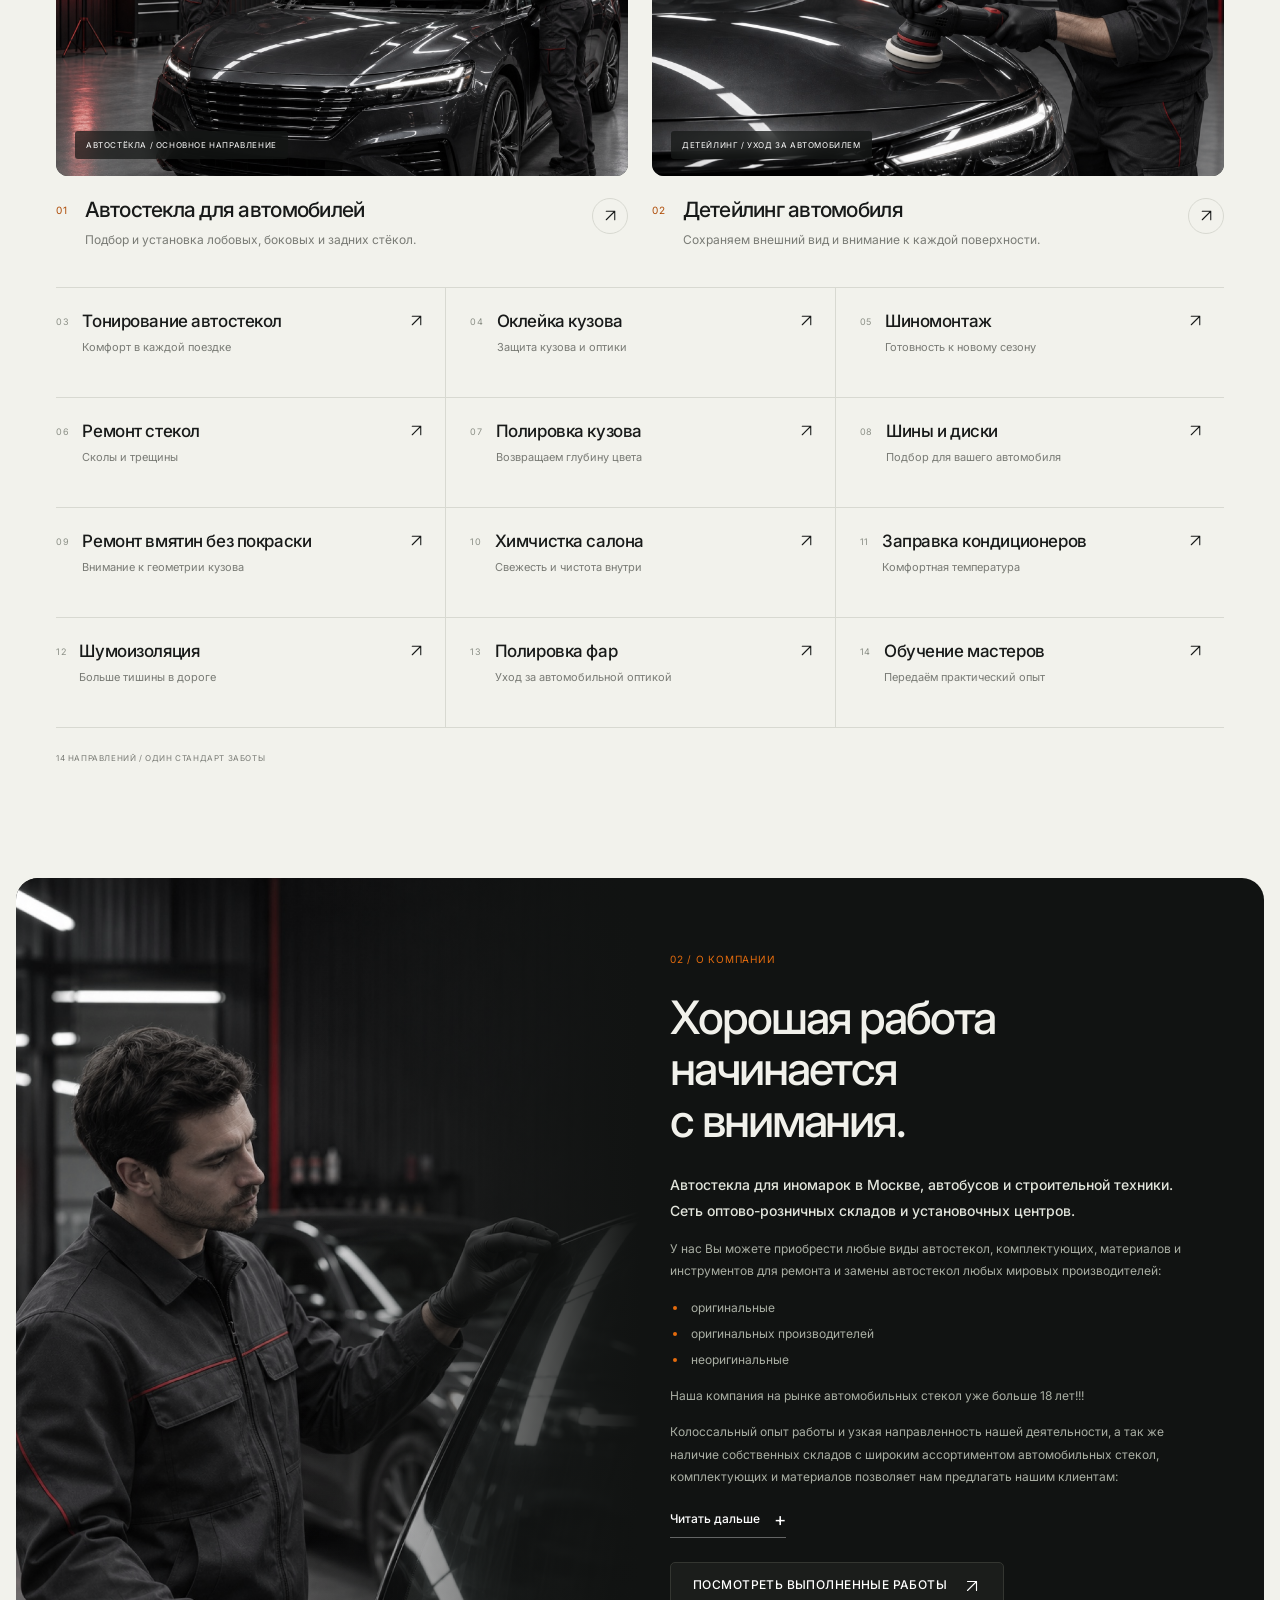
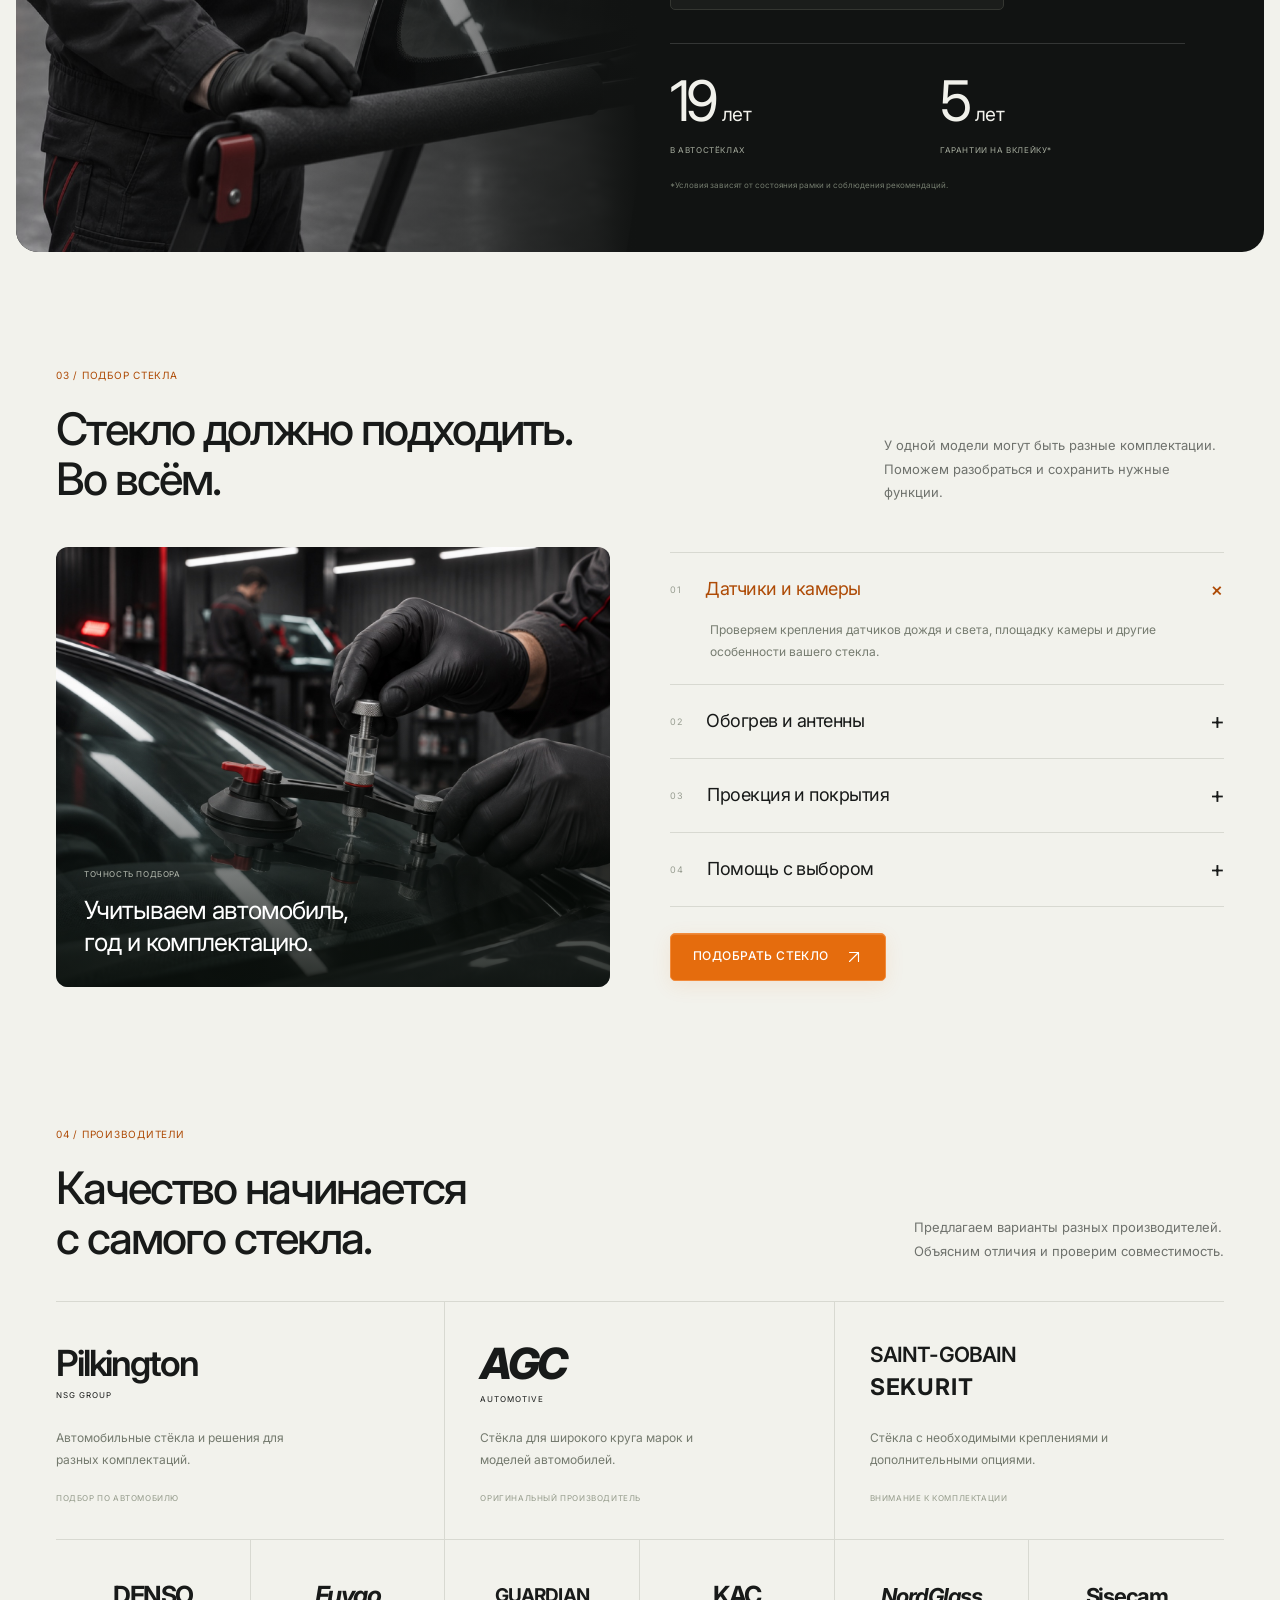
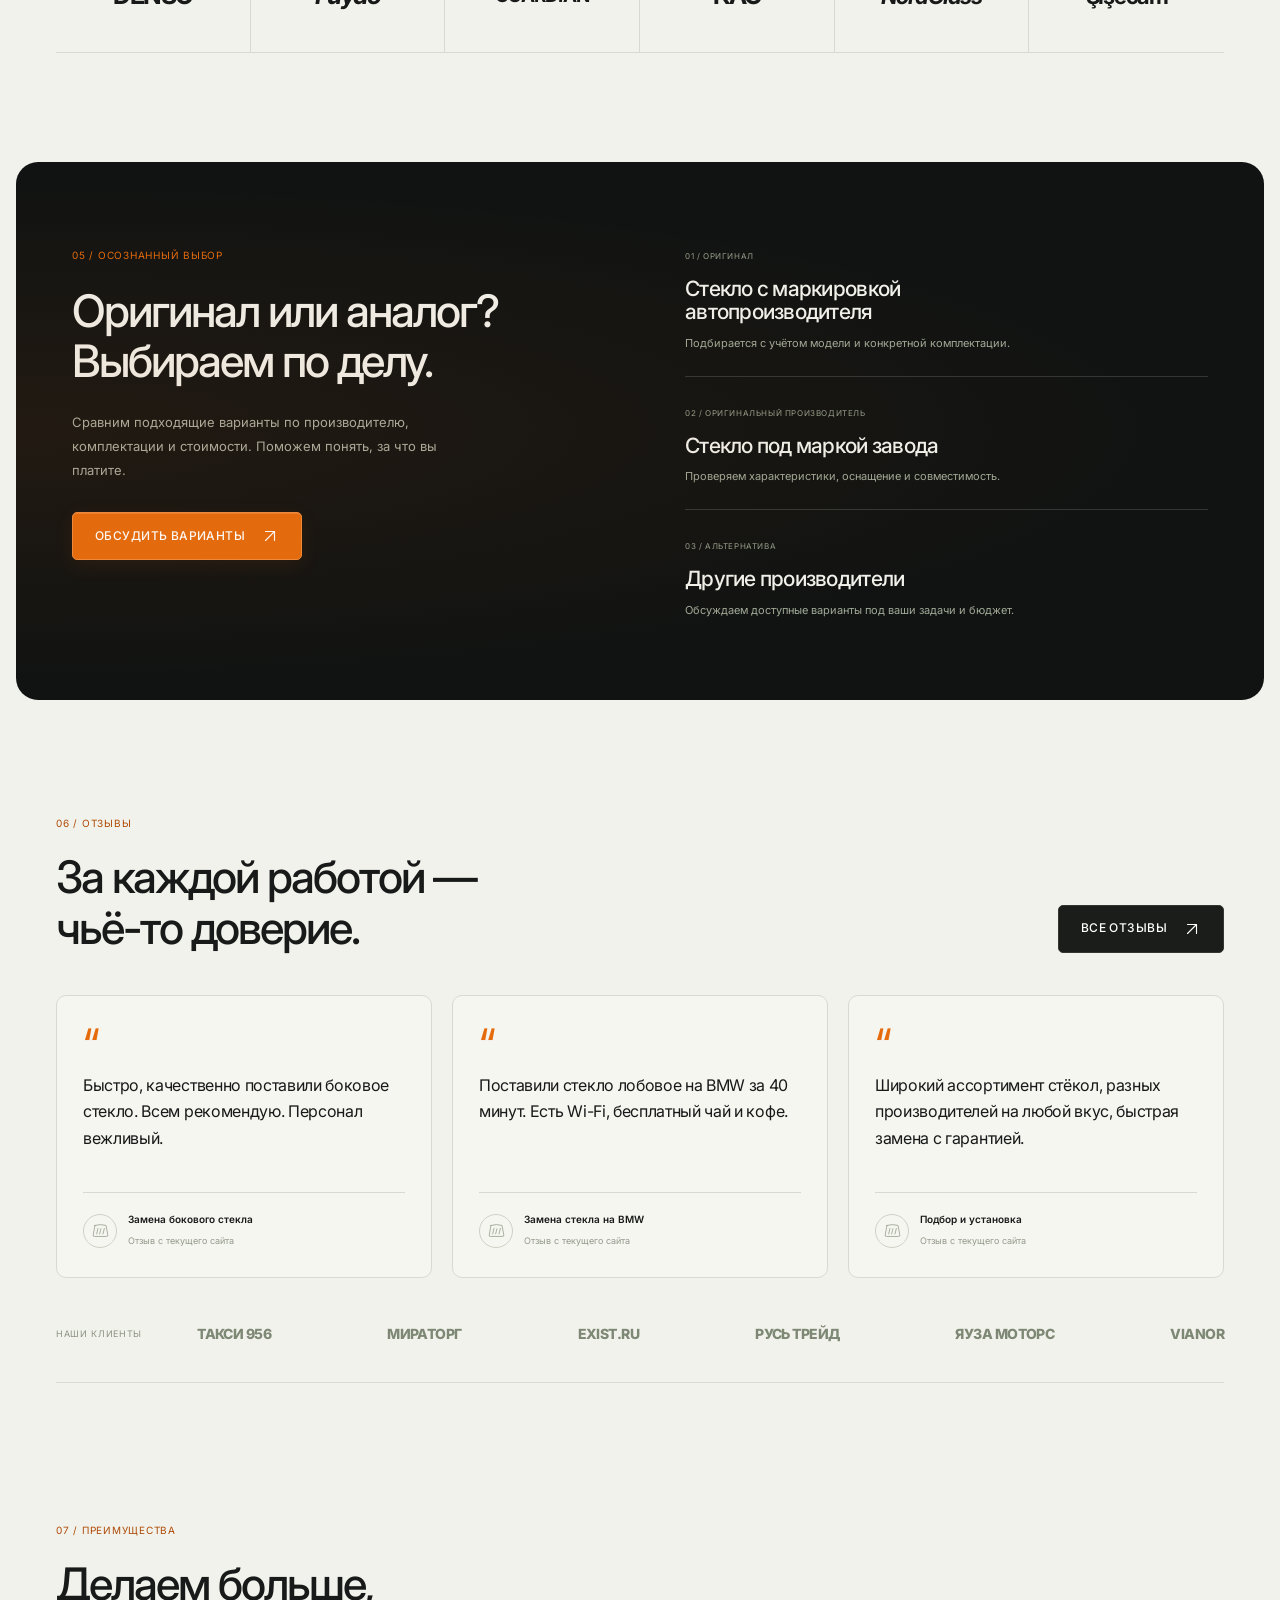
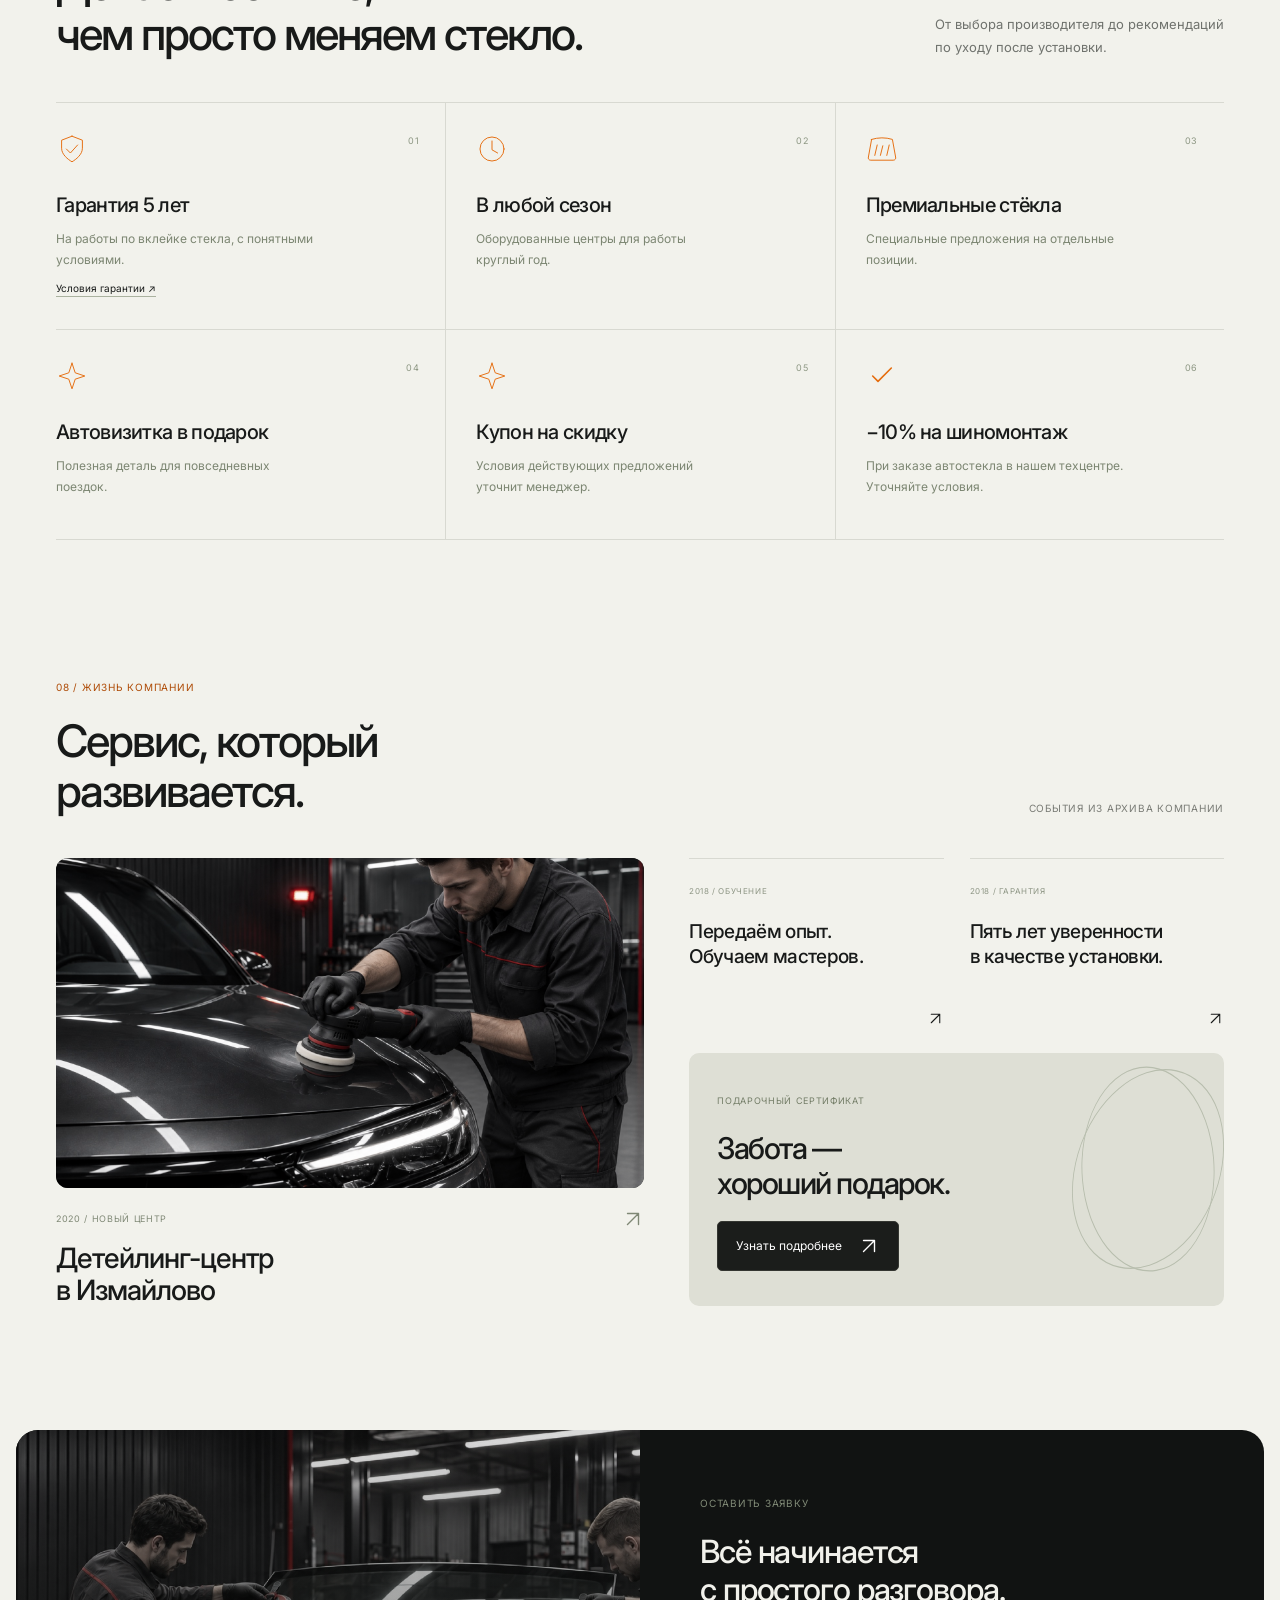
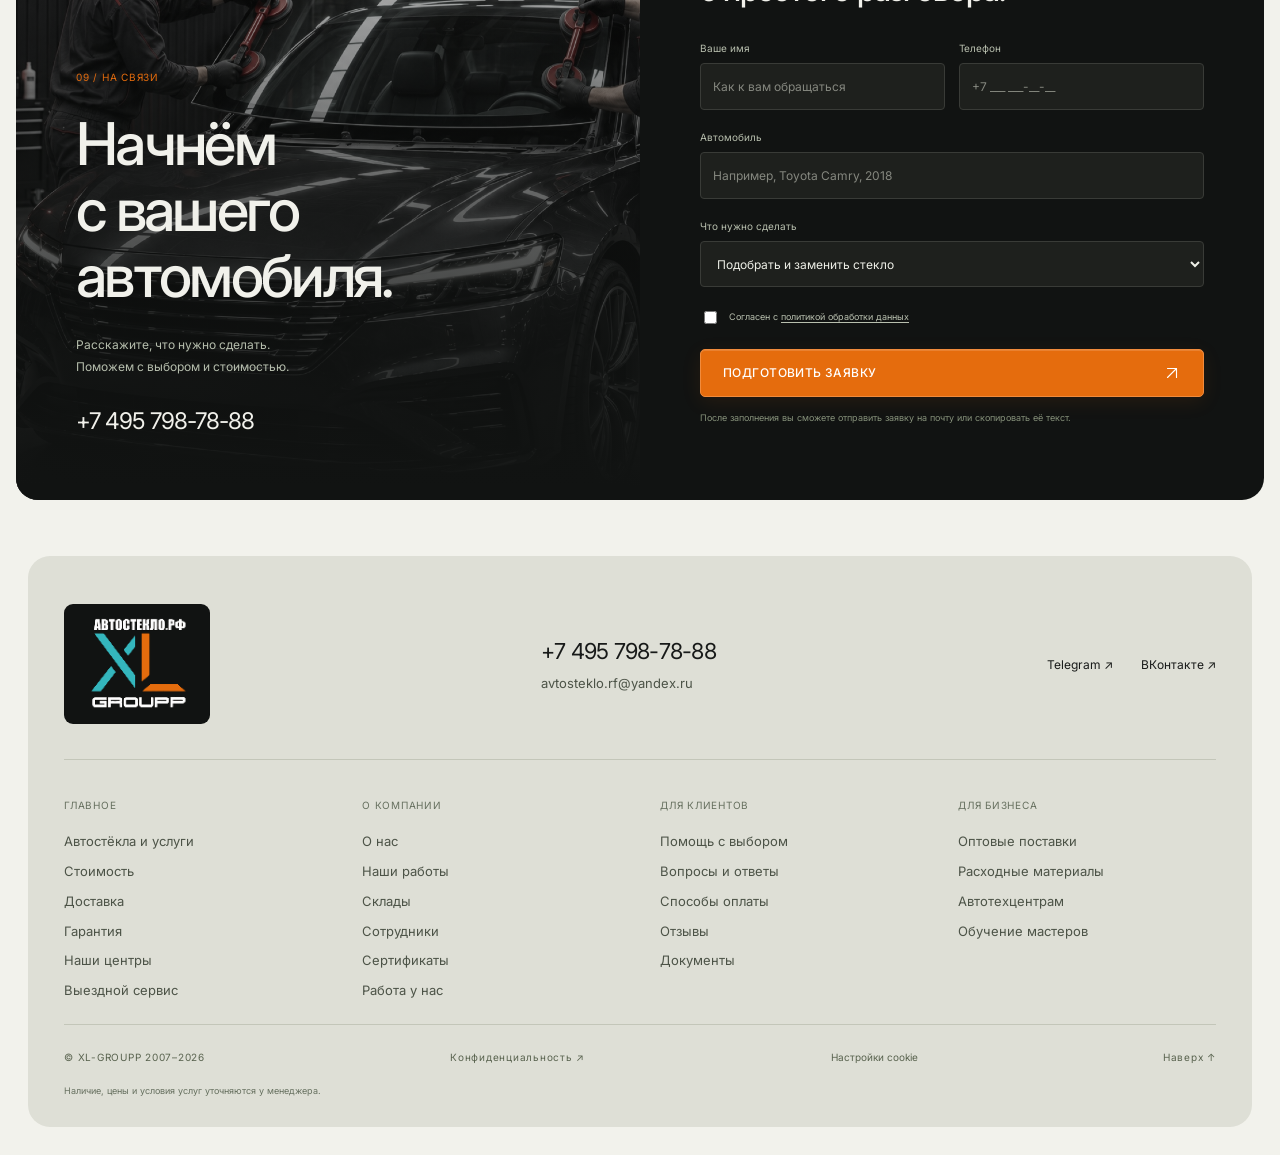
==== commit 97c63222: "Match header and footer corner radius to framed sections" ====
--- a/index.html
+++ b/index.html
@@ -7,7 +7,7 @@
   <meta name="description" content="Первый вариант редизайна Автостекло.рф. Замена, ремонт и подбор автомобильных стёкол в Москве и области.">
   <link rel="preconnect" href="https://fonts.googleapis.com"><link rel="preconnect" href="https://fonts.gstatic.com" crossorigin>
   <link href="https://fonts.googleapis.com/css2?family=Inter:wght@400;500;600;700;800&display=swap" rel="stylesheet">
-  <link rel="stylesheet" href="styles.css?v=20261106-buttons-12"><script src="app.js?v=20261106-all-services" defer></script>
+  <link rel="stylesheet" href="styles.css?v=20261106-panel-radius"><script src="app.js?v=20261106-all-services" defer></script>
 </head>
 <body>
 <a href="#main" class="skip">Перейти к содержанию</a>
--- a/styles.css
+++ b/styles.css
@@ -1,9 +1,9 @@
-:root{--paper:#f2f2ec;--ink:#181a19;--muted:#797b75;--line:#d8d9d1;--accent:#e56c0d;--accent-ink:#ae4b06;--dark:#111312;--radius:18px;--font:'Inter',Arial,sans-serif;--mono:var(--font)}*{box-sizing:border-box}html{scroll-behavior:smooth;scroll-padding-top:140px}body{margin:0;background:var(--paper);color:var(--ink);font-family:var(--font);font-size:15px;line-height:1.6;-webkit-font-smoothing:antialiased}body.modal-open{overflow:hidden}button,input,select,textarea{font:inherit}button,a{-webkit-tap-highlight-color:transparent}button{cursor:pointer;color:inherit}a{color:inherit;text-decoration:none}button{border:0;background:none;padding:0}img{display:block;width:100%;height:100%;object-fit:cover}svg{width:22px;height:22px;fill:none;stroke:currentColor;stroke-width:1.5;stroke-linecap:round;stroke-linejoin:round;flex:none}h1,h2,h3,p{margin:0}h1,h2,h3{font-weight:500;line-height:1.12;letter-spacing:-.045em}h2{font-size:clamp(34px,3.5vw,52px)}h3{font-size:24px;letter-spacing:-.035em}button:focus-visible,a:focus-visible,summary:focus-visible{outline:2px solid var(--accent);outline-offset:5px}input:focus,select:focus{outline:1px solid var(--accent);border-color:var(--accent)}::selection{background:var(--accent);color:white}[hidden]{display:none!important}.svg-defs{position:absolute;width:0;height:0;overflow:hidden}.skip{position:fixed;top:-100px;left:20px;background:white;padding:12px;z-index:100}.skip:focus{top:10px}.wrap{max-width:1200px;margin-inline:auto;width:calc(100% - 112px)}.framed{margin-inline:16px;border-radius:22px;overflow:hidden}.section{padding-top:110px;padding-bottom:24px}.eyebrow,.mono{font-family:var(--mono);font-size:10px;letter-spacing:.075em;font-weight:400;line-height:1.5}.eyebrow{text-transform:uppercase;display:inline-flex;align-items:center;gap:9px}.eyebrow i,.hero-topline i{width:5px;height:5px;background:var(--accent);display:inline-block}.accent-text{color:var(--accent)}.muted{color:var(--muted)}.section-head{display:flex;align-items:flex-end;justify-content:space-between;gap:40px;margin-bottom:42px}.section-head h2{margin-top:18px}.section-head>p{font-size:13px;line-height:1.8;color:#6f726d;max-width:340px}.section-head.compact{margin-bottom:38px}.btn{display:inline-flex;align-items:center;justify-content:center;gap:24px;min-height:48px;padding:13px 22px;border-radius:5px;font:500 10px/1.4 var(--mono);letter-spacing:.035em;text-transform:uppercase;border:1px solid transparent;transition:background .2s,transform .2s,box-shadow .2s}.btn svg{width:18px;height:18px}.btn.accent{background:var(--accent);color:#171713;border-color:#f18b3c;box-shadow:inset 0 1px 0 #ffffff25,0 5px 20px #e56c0d18}.btn.accent:hover{background:#f47c20;transform:translateY(-2px)}.btn.dark{background:#1b1d1b;border-color:#343631;color:#fff}.btn.dark:hover{background:#30332e}.text-button{display:inline-flex;align-items:center;gap:24px;font-size:12px;font-weight:600;border-bottom:1px solid currentColor;padding-bottom:8px}.text-button:hover{color:var(--accent)}.text-button>span{font-size:20px;font-weight:400}.text-button.light{color:#eee}.actions{display:flex;justify-content:center;gap:10px}.dark-section{background:var(--dark);color:#f1f1eb}
-.nav-wrap{position:fixed;top:28px;left:28px;right:28px;z-index:30}.nav-shell{background:#141615ee;border:1px solid #ffffff19;border-radius:9px;min-height:68px;display:flex;align-items:center;padding:10px 12px 10px 20px;gap:28px;backdrop-filter:blur(20px);box-shadow:0 7px 25px #0000001a}.brand{display:inline-flex;align-items:center;gap:10px;color:#fff;white-space:nowrap}.desktop-nav{display:flex;gap:23px;align-items:center;margin-left:auto}.desktop-nav>a,.desktop-nav>button{font:400 14px var(--mono);color:#b4b7ae;transition:color .2s}.desktop-nav>a:hover,.desktop-nav>button:hover{color:white}.header-phone{color:#e4e6df;font:400 14px var(--mono);white-space:nowrap}.nav-cta{min-height:42px;font-size:11px;padding:12px 16px;gap:18px}.menu-toggle{display:none}.mobile-nav{background:#171a17;padding:20px;color:white;margin-top:8px;border-radius:8px}.hero{height:740px;position:relative;margin-top:16px;isolation:isolate;background:#171a17;color:white}.hero-photo{position:absolute;inset:0;z-index:-4;object-position:center 42%}.hero-shade{position:absolute;inset:0;z-index:-3;background:linear-gradient(180deg,#0708073b 0%,#07080720 24%,#0708077a 43%,#070807dc 100%)}.hero-accent{position:absolute;inset:0;z-index:-2;background:radial-gradient(ellipse at 15% 38%,#d5681437 0,transparent 45%)}.hero-topline{display:flex;justify-content:space-between;position:absolute;left:40px;right:40px;top:122px;color:#c1c4bb;font-size:9px}.hero-topline>span:first-child{display:flex;align-items:center;gap:8px}.hero-content{position:absolute;left:20px;right:20px;bottom:94px;text-align:center}.hero-content h1{font-size:clamp(48px,5.8vw,82px);line-height:1.02;letter-spacing:-.055em;margin:24px 0 20px;font-weight:400}.hero-content>p{font-size:13px;color:#bdc0b7;line-height:1.85}.hero-content .actions{margin-top:28px}.hero-bottom{position:absolute;bottom:26px;left:40px;right:40px;display:flex;justify-content:space-between;color:#a7aba2;font-size:8px}.hero-bottom>a{color:#eeefe8}.hero-bottom>a span{margin-left:15px}.centers-section{padding-top:32px}.centers-heading{display:flex;justify-content:space-between;align-items:center;padding-bottom:20px}.centers-heading>.muted{font-size:11px}.center-strip{display:grid;grid-template-columns:repeat(5,1fr);border-top:1px solid var(--line);border-bottom:1px solid var(--line)}.center-item{text-align:left;position:relative;padding:25px 19px;border-right:1px solid var(--line);transition:background .2s}.center-item:first-child{padding-left:0}.center-item:last-child{border-right:0;padding-right:0}.center-item .mono{font-size:8px;letter-spacing:.04em;color:#878b82}.center-item strong{display:block;font-size:17px;font-weight:600;margin-top:11px}.center-item>span:not(.mono){font-size:10px;color:var(--muted)}.center-item svg{position:absolute;right:18px;top:51px;width:15px;height:15px}.center-item:hover{background:#e9eae2}.center-item.wholesale strong{font-size:15px}.featured-services{display:grid;grid-template-columns:1fr 1fr;gap:24px}.image-box{position:relative;overflow:hidden;border-radius:12px;background:#292c28}.featured-services .image-box{height:310px}.image-box img{transition:transform .7s;filter:saturate(.65)}.service-feature:hover img,.news-feature:hover img{transform:scale(1.035)}.image-label{position:absolute;left:19px;bottom:17px;color:#fff;font-size:8px;background:#131614b5;padding:8px 11px;border-radius:3px;backdrop-filter:blur(8px)}.feature-copy{padding:22px 0 25px;display:flex;gap:17px;align-items:flex-start}.service-number{color:var(--accent);padding-top:5px}.feature-copy h3{font-size:21px}.feature-copy p{font-size:12px;color:var(--muted);margin-top:9px}.circle-link{border:1px solid var(--line);border-radius:50%;width:36px;height:36px;display:grid;place-items:center;flex:none;margin-left:auto;transition:background .2s}.circle-link:hover{background:var(--accent);border-color:var(--accent);color:white}.circle-link svg{width:17px;height:17px}.service-list{display:grid;grid-template-columns:repeat(3,1fr);margin-top:12px}.service-item{border-top:1px solid var(--line);border-bottom:1px solid var(--line);margin-bottom:-1px;padding:24px 20px 26px 0;display:flex;gap:13px;align-items:flex-start;text-align:left;min-height:111px}.service-item:nth-child(3n+2),.service-item:nth-child(3n){padding-left:24px;border-left:1px solid var(--line)}.service-item>.mono{color:#8c9087;font-size:9px;padding-top:3px}.service-item h3{font-size:17px;letter-spacing:-.025em}.service-item p{font-size:11px;color:var(--muted);margin-top:8px}.service-item>svg{margin-left:auto;width:17px;height:17px}.service-item:hover h3,.service-item:hover>svg{color:var(--accent)}.section-bottom{display:flex;justify-content:space-between;align-items:center;padding-top:25px}.section-bottom .mono{font-size:8px}.about-section{display:grid;grid-template-columns:1fr 1fr;min-height:640px;margin-top:90px}.about-photo{position:relative}.about-photo:after{content:'';position:absolute;inset:0;background:linear-gradient(90deg,transparent 45%,#111312 100%)}.about-photo img{object-position:center;filter:saturate(.5)}.about-copy{padding:68px 75px 60px 30px;max-width:620px}.about-copy h2{margin-top:22px;margin-bottom:26px;font-size:clamp(34px,3.6vw,54px)}.about-copy>p{font-size:12px;color:#a9aea3;line-height:1.9;margin-top:14px}.about-copy>.text-button{margin-top:24px;font-size:11px}.about-stats{display:grid;grid-template-columns:1fr 1fr;border-top:1px solid #ffffff26;padding-top:27px;margin-top:33px;gap:25px}.about-stats strong{font-size:56px;font-weight:400;letter-spacing:-.07em;display:block;line-height:1.1}.about-stats strong>span{font-size:19px;letter-spacing:-.04em;margin-left:7px}.about-stats .mono{color:#a7ad9f;font-size:8px;display:block;margin-top:12px}.about-copy small{font-size:8px;color:#747c6e;display:block;margin-top:23px;max-width:310px}.glass-layout{display:grid;grid-template-columns:1fr 1fr;gap:60px;align-items:center}.glass-image{height:440px;position:relative;border-radius:12px;overflow:hidden;background:#1a211c}.glass-image:after{content:'';position:absolute;inset:0;background:linear-gradient(0deg,#0a100cdc,transparent 65%)}.glass-image-caption{position:absolute;bottom:28px;left:28px;z-index:1;color:#fff}.glass-image-caption .mono{font-size:8px;color:#b7bdb2}.glass-image-caption p{font-size:25px;letter-spacing:-.04em;line-height:1.3;margin-top:10px}.accordion details{border-bottom:1px solid var(--line);padding:22px 0}.accordion details:first-child{border-top:1px solid var(--line)}summary{list-style:none;cursor:pointer;display:flex;align-items:center;gap:24px;font-size:18px;letter-spacing:-.03em}summary::-webkit-details-marker{display:none}summary>.mono{font-size:9px;color:#999e92}summary>.plus{margin-left:auto;font-weight:400;font-size:23px;line-height:1;transition:transform .2s}details[open] .plus{transform:rotate(45deg)}details[open] summary{color:var(--accent)}.accordion details p{font-size:12px;line-height:1.8;color:#767c70;padding:15px 32px 0 40px}.accordion>.btn{margin-top:26px}.maker-grid{display:grid;grid-template-columns:repeat(3,1fr);border-block:1px solid var(--line)}.maker-grid article{padding:35px;border-right:1px solid var(--line)}.maker-grid article:first-child{padding-left:0}.maker-grid article:last-child{border-right:0}.maker-logo{font-size:36px;font-weight:600;letter-spacing:-.06em;line-height:1.1;display:flex;height:70px;flex-direction:column;justify-content:center}.maker-logo>span{font:400 8px var(--mono);letter-spacing:.12em;margin-top:6px}.maker-logo.agc{font-size:43px;font-weight:800;font-style:italic}.maker-logo.sekurit{font-size:21px;letter-spacing:-.04em}.maker-logo.sekurit>span{font:700 23px var(--font);letter-spacing:.04em}.maker-grid p{font-size:12px;color:#747a6e;line-height:1.8;margin-top:20px;min-height:45px;max-width:260px}.maker-grid article>.mono{display:block;margin-top:20px;font-size:8px;color:#949b8b}.partner-row{padding-top:34px;display:flex;align-items:center;gap:65px}.partner-row>.eyebrow{white-space:nowrap;font-size:9px;color:#878d7f}.partner-row>div{display:flex;justify-content:space-between;align-items:center;flex:1;gap:20px;font-weight:700;font-size:20px;letter-spacing:-.06em;color:#6f7868}.partner-row .italic{font-style:italic}.comparison{margin-top:85px;position:relative}.comparison:before{content:'';position:absolute;inset:0;background:radial-gradient(ellipse at 0 50%,#c55a1018,transparent 65%);pointer-events:none}.comparison-inner{display:grid;grid-template-columns:1fr 1fr;gap:90px;padding-block:80px}.comparison-inner h2{margin-block:20px 24px}.comparison-inner>div>p{color:#a9afa1;font-size:13px;line-height:1.85;max-width:390px}.comparison-inner .btn{margin-top:30px}.comparison-list article{padding:22px 0;border-bottom:1px solid #ffffff26}.comparison-list article:first-child{padding-top:0}.comparison-list article:last-child{border-bottom:0;padding-bottom:0}.comparison-list .mono{color:#959f8b;font-size:8px}.comparison-list h3{font-size:21px;max-width:320px;margin-top:11px}.comparison-list p{font-size:11px;color:#a1aa97;line-height:1.8;margin-top:10px}.review-grid{display:grid;grid-template-columns:repeat(3,1fr);gap:20px}.review-grid article{border:1px solid var(--line);border-radius:10px;padding:26px;display:flex;flex-direction:column;min-height:283px;background:#f6f6f1}.quote-mark{font-family:var(--font);color:var(--accent);font-size:49px;line-height:1;height:40px}.review-grid blockquote{margin:10px 0 25px;font-size:16px;line-height:1.65;letter-spacing:-.02em;flex:1}.review-meta{display:flex;gap:11px;align-items:center;padding-top:18px;border-top:1px solid var(--line)}.mini-glass{height:34px;width:34px;border:1px solid #cdd2c5;border-radius:50%;display:grid;place-items:center}.mini-glass svg{width:17px;height:17px;color:#7e8975}.review-meta strong{display:block;font-size:10px;font-weight:600}.review-meta div>span{font-size:9px;color:#92998a}.clients{margin-top:45px;display:flex;align-items:center;gap:55px;border-bottom:1px solid var(--line);padding-bottom:37px}.clients>.eyebrow{white-space:nowrap;color:#8b9382;font-size:9px}.clients>div{flex:1;display:flex;justify-content:space-between;gap:20px;align-items:center}.clients>div>span{font-size:14px;font-weight:800;color:#7e8975;letter-spacing:-.04em}.benefit-grid{display:grid;grid-template-columns:repeat(3,1fr);border-block:1px solid var(--line)}.benefit-grid article{padding:30px 27px 30px 0;position:relative;min-height:210px}.benefit-grid article:nth-child(3n+2),.benefit-grid article:nth-child(3n){padding-left:30px;border-left:1px solid var(--line)}.benefit-grid article:nth-child(n+4){border-top:1px solid var(--line)}.benefit-grid article>svg{height:32px;width:32px;color:var(--accent);stroke-width:1.2}.benefit-grid article>.mono{position:absolute;right:26px;top:31px;color:#8d9783;font-size:9px}.benefit-grid h3{font-size:20px;margin-top:22px}.benefit-grid p{font-size:12px;color:#7c8672;line-height:1.75;margin-top:12px;max-width:260px}.benefit-grid a{font-size:10px;display:inline-block;margin-top:10px;border-bottom:1px solid #aab29f}.news-layout{display:grid;grid-template-columns:1.1fr 1fr;gap:45px}.news-feature .image-box{height:330px}.news-feature .news-line{display:flex;align-items:center;justify-content:space-between;margin-top:20px;color:#7f8875}.news-feature .mono{font-size:9px}.news-feature h3{font-size:28px;margin-top:13px}.news-right{display:grid;grid-template-columns:1fr 1fr;gap:26px}.news-row{position:relative;border-top:1px solid var(--line);padding-top:18px;min-height:155px}.news-row>.mono{font-size:8px;color:#8d9584}.news-row h3{font-size:19px;line-height:1.3;margin-top:19px}.news-row>svg{position:absolute;bottom:0;right:0;width:17px;height:17px}.news-row:hover h3{color:var(--accent)}.gift-card{grid-column:1/-1;background:#dedfd5;border-radius:10px;min-height:240px;text-align:left;padding:28px;position:relative;overflow:hidden}.gift-card:before,.gift-card:after{content:'';position:absolute;border:1px solid #b8beae;border-radius:100%;width:170px;height:170px;right:-10px;top:30px;transform:rotate(-20deg) skewY(-20deg)}.gift-card:after{right:5px;width:140px;height:190px;top:20px}.gift-card>.mono{font-size:9px;color:#727c66;position:relative;z-index:1}.gift-card strong{display:block;font-size:30px;line-height:1.15;font-weight:500;letter-spacing:-.05em;margin-top:20px;position:relative;z-index:1}.gift-card>span:last-child{display:flex;align-items:center;gap:35px;font-size:11px;margin-top:21px;position:relative;z-index:1}.gift-card:hover{background:#d4d7ca}.booking-section{margin-top:100px;display:grid;grid-template-columns:1fr 1fr;min-height:670px}.booking-side{position:relative;isolation:isolate;display:flex;align-items:flex-end;padding:60px}.booking-side>img{position:absolute;inset:0;z-index:-2;filter:saturate(.4);object-position:center}.booking-shade{position:absolute;inset:0;background:linear-gradient(0deg,#111312 2%,#111312bb 35%,#11131226 100%);z-index:-1}.booking-side h2{font-size:59px;margin-top:23px}.booking-side p{font-size:12px;color:#b6bead;line-height:1.85;margin-top:25px}.booking-side>div>a{font-size:23px;font-weight:400;letter-spacing:-.04em;display:inline-block;margin-top:25px}.booking-form-wrap{padding:60px;max-width:670px}.booking-form-wrap>.eyebrow{color:#818b77}.booking-form-wrap>h3{font-size:32px;margin-top:19px;line-height:1.2}form{margin-top:30px}form label{display:block;font-size:10px;color:#b8bfae;margin-bottom:19px}input,select{width:100%;min-width:0;border:1px solid #393b37;background:#1e201d;color:#eeefe7;border-radius:4px;padding:13px 12px;font-size:12px;min-height:46px;margin-top:7px;transition:border-color .2s}input::placeholder{color:#85877f}select{appearance:auto}select option{background:#171d15}.field-row{display:grid;grid-template-columns:1fr 1fr;gap:14px}.checkbox-label{display:flex!important;align-items:flex-start;gap:9px;font-size:9px;line-height:1.8;margin-block:22px!important}.checkbox-label input{width:13px;height:13px;min-height:0;margin-top:2px;flex:none;accent-color:var(--accent)}.checkbox-label a{text-decoration:underline;text-underline-offset:2px}form .btn{width:100%;justify-content:space-between}.form-note{font-size:9px;line-height:1.7;color:#86917a;margin-top:13px}.footer{padding-top:70px;padding-bottom:30px}.footer-top{display:flex;align-items:center;justify-content:space-between;gap:30px;padding-bottom:35px;border-bottom:1px solid var(--line)}.footer-brand{color:var(--ink)}.footer-contact>a{display:block;font-size:22px;letter-spacing:-.035em}.footer-contact>a+a{font-size:11px;margin-top:4px;letter-spacing:0;color:#78856a}.social-links{display:flex;gap:28px;font:400 10px var(--mono)}.footer-columns{display:grid;grid-template-columns:repeat(4,1fr);gap:40px;padding-top:38px}.footer-columns>div{display:flex;flex-direction:column;gap:9px;align-items:flex-start}.footer-columns .eyebrow{color:#8f9985;margin-bottom:9px;font-size:9px}.footer-columns a,.footer-columns button{font-size:11px;color:#646f58}.footer-columns a:hover,.footer-columns button:hover{color:var(--accent)}.footer-wordmark{white-space:nowrap;letter-spacing:-.075em;font-weight:600;font-size:clamp(40px,8.6vw,130px);line-height:1.1;margin-top:50px;overflow:hidden;color:#d5d9cc}.footer-wordmark>span{color:#bfc7b4}.footer-bottom{display:flex;justify-content:space-between;gap:20px;padding-top:25px;margin-top:23px;border-top:1px solid var(--line);font-size:8px;color:#7c8970}.footer-bottom>button{font:inherit}.site-note{font-size:8px;line-height:1.8;color:#99a28e;margin-top:18px}.mobile-actions{display:none}.cookie-banner{position:fixed;bottom:20px;left:20px;width:min(490px,calc(100% - 40px));z-index:50;background:#f6f7ef;border:1px solid #d4d9c9;border-radius:10px;padding:19px;box-shadow:0 10px 45px #111a172b;display:flex;align-items:center;gap:20px}.cookie-banner strong{font-size:13px;font-weight:600}.cookie-banner p{font-size:10px;color:#737d68;margin-top:5px;line-height:1.6}.cookie-banner .btn{min-height:38px;padding:10px 12px;gap:12px;font-size:9px;flex:none}dialog{border:1px solid var(--line);border-radius:15px;padding:45px;background:var(--paper);color:var(--ink);width:min(550px,calc(100% - 32px));max-height:calc(100dvh - 40px);overflow:auto;box-shadow:0 25px 100px #0005}dialog::backdrop{background:#050805bb;backdrop-filter:blur(6px)}.dialog-close{position:absolute;right:17px;top:15px;border:1px solid var(--line);border-radius:50%;height:30px;width:30px;font-size:24px;line-height:1}.dialog-close:hover{background:var(--accent);color:white}.dialog-eyebrow{color:var(--accent);font:400 9px var(--mono);letter-spacing:.07em;text-transform:uppercase}.dialog-title{font-size:32px;font-weight:500;line-height:1.15;letter-spacing:-.04em;margin-top:17px;margin-bottom:20px}.dialog-description{font-size:13px;line-height:1.8;color:#707d62}.dialog-details{font-size:12px;line-height:1.8;margin-top:23px}.dialog-details p{margin-top:8px}.dialog-actions{display:flex;flex-wrap:wrap;gap:10px;margin-top:25px}.dialog-actions .btn{gap:12px;font-size:9px}.dialog-price{display:flex;justify-content:space-between;gap:24px;align-items:baseline;padding:18px 0;border-bottom:1px solid var(--line);font-size:13px}.dialog-price strong{font-size:19px;white-space:nowrap;font-weight:500}.prepared-message{white-space:pre-wrap;background:#e4e8da;border:1px solid #ccd3bf;border-radius:6px;padding:18px;font-size:12px;line-height:1.8;margin-top:18px}.toast{position:fixed;bottom:25px;left:50%;transform:translateX(-50%);z-index:100;background:#252d1f;color:white;padding:13px 23px;border-radius:6px;font-size:12px;box-shadow:0 5px 25px #0003}.fallback-copy{width:100%;min-height:150px;margin-top:15px;color:#111;background:white;padding:12px;border:1px solid var(--line)}
+:root{--paper:#f2f2ec;--ink:#181a19;--muted:#797b75;--line:#d8d9d1;--accent:#e56c0d;--accent-ink:#ae4b06;--dark:#111312;--radius:18px;--panel-radius:22px;--font:'Inter',Arial,sans-serif;--mono:var(--font)}*{box-sizing:border-box}html{scroll-behavior:smooth;scroll-padding-top:140px}body{margin:0;background:var(--paper);color:var(--ink);font-family:var(--font);font-size:15px;line-height:1.6;-webkit-font-smoothing:antialiased}body.modal-open{overflow:hidden}button,input,select,textarea{font:inherit}button,a{-webkit-tap-highlight-color:transparent}button{cursor:pointer;color:inherit}a{color:inherit;text-decoration:none}button{border:0;background:none;padding:0}img{display:block;width:100%;height:100%;object-fit:cover}svg{width:22px;height:22px;fill:none;stroke:currentColor;stroke-width:1.5;stroke-linecap:round;stroke-linejoin:round;flex:none}h1,h2,h3,p{margin:0}h1,h2,h3{font-weight:500;line-height:1.12;letter-spacing:-.045em}h2{font-size:clamp(34px,3.5vw,52px)}h3{font-size:24px;letter-spacing:-.035em}button:focus-visible,a:focus-visible,summary:focus-visible{outline:2px solid var(--accent);outline-offset:5px}input:focus,select:focus{outline:1px solid var(--accent);border-color:var(--accent)}::selection{background:var(--accent);color:white}[hidden]{display:none!important}.svg-defs{position:absolute;width:0;height:0;overflow:hidden}.skip{position:fixed;top:-100px;left:20px;background:white;padding:12px;z-index:100}.skip:focus{top:10px}.wrap{max-width:1200px;margin-inline:auto;width:calc(100% - 112px)}.framed{margin-inline:16px;border-radius:var(--panel-radius);overflow:hidden}.section{padding-top:110px;padding-bottom:24px}.eyebrow,.mono{font-family:var(--mono);font-size:10px;letter-spacing:.075em;font-weight:400;line-height:1.5}.eyebrow{text-transform:uppercase;display:inline-flex;align-items:center;gap:9px}.eyebrow i,.hero-topline i{width:5px;height:5px;background:var(--accent);display:inline-block}.accent-text{color:var(--accent)}.muted{color:var(--muted)}.section-head{display:flex;align-items:flex-end;justify-content:space-between;gap:40px;margin-bottom:42px}.section-head h2{margin-top:18px}.section-head>p{font-size:13px;line-height:1.8;color:#6f726d;max-width:340px}.section-head.compact{margin-bottom:38px}.btn{display:inline-flex;align-items:center;justify-content:center;gap:24px;min-height:48px;padding:13px 22px;border-radius:5px;font:500 10px/1.4 var(--mono);letter-spacing:.035em;text-transform:uppercase;border:1px solid transparent;transition:background .2s,transform .2s,box-shadow .2s}.btn svg{width:18px;height:18px}.btn.accent{background:var(--accent);color:#171713;border-color:#f18b3c;box-shadow:inset 0 1px 0 #ffffff25,0 5px 20px #e56c0d18}.btn.accent:hover{background:#f47c20;transform:translateY(-2px)}.btn.dark{background:#1b1d1b;border-color:#343631;color:#fff}.btn.dark:hover{background:#30332e}.text-button{display:inline-flex;align-items:center;gap:24px;font-size:12px;font-weight:600;border-bottom:1px solid currentColor;padding-bottom:8px}.text-button:hover{color:var(--accent)}.text-button>span{font-size:20px;font-weight:400}.text-button.light{color:#eee}.actions{display:flex;justify-content:center;gap:10px}.dark-section{background:var(--dark);color:#f1f1eb}
+.nav-wrap{position:fixed;top:28px;left:28px;right:28px;z-index:30}.nav-shell{background:#141615ee;border:1px solid #ffffff19;border-radius:var(--panel-radius);min-height:68px;display:flex;align-items:center;padding:10px 12px 10px 20px;gap:28px;backdrop-filter:blur(20px);box-shadow:0 7px 25px #0000001a}.brand{display:inline-flex;align-items:center;gap:10px;color:#fff;white-space:nowrap}.desktop-nav{display:flex;gap:23px;align-items:center;margin-left:auto}.desktop-nav>a,.desktop-nav>button{font:400 14px var(--mono);color:#b4b7ae;transition:color .2s}.desktop-nav>a:hover,.desktop-nav>button:hover{color:white}.header-phone{color:#e4e6df;font:400 14px var(--mono);white-space:nowrap}.nav-cta{min-height:42px;font-size:11px;padding:12px 16px;gap:18px}.menu-toggle{display:none}.mobile-nav{background:#171a17;padding:20px;color:white;margin-top:8px;border-radius:8px}.hero{height:740px;position:relative;margin-top:16px;isolation:isolate;background:#171a17;color:white}.hero-photo{position:absolute;inset:0;z-index:-4;object-position:center 42%}.hero-shade{position:absolute;inset:0;z-index:-3;background:linear-gradient(180deg,#0708073b 0%,#07080720 24%,#0708077a 43%,#070807dc 100%)}.hero-accent{position:absolute;inset:0;z-index:-2;background:radial-gradient(ellipse at 15% 38%,#d5681437 0,transparent 45%)}.hero-topline{display:flex;justify-content:space-between;position:absolute;left:40px;right:40px;top:122px;color:#c1c4bb;font-size:9px}.hero-topline>span:first-child{display:flex;align-items:center;gap:8px}.hero-content{position:absolute;left:20px;right:20px;bottom:94px;text-align:center}.hero-content h1{font-size:clamp(48px,5.8vw,82px);line-height:1.02;letter-spacing:-.055em;margin:24px 0 20px;font-weight:400}.hero-content>p{font-size:13px;color:#bdc0b7;line-height:1.85}.hero-content .actions{margin-top:28px}.hero-bottom{position:absolute;bottom:26px;left:40px;right:40px;display:flex;justify-content:space-between;color:#a7aba2;font-size:8px}.hero-bottom>a{color:#eeefe8}.hero-bottom>a span{margin-left:15px}.centers-section{padding-top:32px}.centers-heading{display:flex;justify-content:space-between;align-items:center;padding-bottom:20px}.centers-heading>.muted{font-size:11px}.center-strip{display:grid;grid-template-columns:repeat(5,1fr);border-top:1px solid var(--line);border-bottom:1px solid var(--line)}.center-item{text-align:left;position:relative;padding:25px 19px;border-right:1px solid var(--line);transition:background .2s}.center-item:first-child{padding-left:0}.center-item:last-child{border-right:0;padding-right:0}.center-item .mono{font-size:8px;letter-spacing:.04em;color:#878b82}.center-item strong{display:block;font-size:17px;font-weight:600;margin-top:11px}.center-item>span:not(.mono){font-size:10px;color:var(--muted)}.center-item svg{position:absolute;right:18px;top:51px;width:15px;height:15px}.center-item:hover{background:#e9eae2}.center-item.wholesale strong{font-size:15px}.featured-services{display:grid;grid-template-columns:1fr 1fr;gap:24px}.image-box{position:relative;overflow:hidden;border-radius:12px;background:#292c28}.featured-services .image-box{height:310px}.image-box img{transition:transform .7s;filter:saturate(.65)}.service-feature:hover img,.news-feature:hover img{transform:scale(1.035)}.image-label{position:absolute;left:19px;bottom:17px;color:#fff;font-size:8px;background:#131614b5;padding:8px 11px;border-radius:3px;backdrop-filter:blur(8px)}.feature-copy{padding:22px 0 25px;display:flex;gap:17px;align-items:flex-start}.service-number{color:var(--accent);padding-top:5px}.feature-copy h3{font-size:21px}.feature-copy p{font-size:12px;color:var(--muted);margin-top:9px}.circle-link{border:1px solid var(--line);border-radius:50%;width:36px;height:36px;display:grid;place-items:center;flex:none;margin-left:auto;transition:background .2s}.circle-link:hover{background:var(--accent);border-color:var(--accent);color:white}.circle-link svg{width:17px;height:17px}.service-list{display:grid;grid-template-columns:repeat(3,1fr);margin-top:12px}.service-item{border-top:1px solid var(--line);border-bottom:1px solid var(--line);margin-bottom:-1px;padding:24px 20px 26px 0;display:flex;gap:13px;align-items:flex-start;text-align:left;min-height:111px}.service-item:nth-child(3n+2),.service-item:nth-child(3n){padding-left:24px;border-left:1px solid var(--line)}.service-item>.mono{color:#8c9087;font-size:9px;padding-top:3px}.service-item h3{font-size:17px;letter-spacing:-.025em}.service-item p{font-size:11px;color:var(--muted);margin-top:8px}.service-item>svg{margin-left:auto;width:17px;height:17px}.service-item:hover h3,.service-item:hover>svg{color:var(--accent)}.section-bottom{display:flex;justify-content:space-between;align-items:center;padding-top:25px}.section-bottom .mono{font-size:8px}.about-section{display:grid;grid-template-columns:1fr 1fr;min-height:640px;margin-top:90px}.about-photo{position:relative}.about-photo:after{content:'';position:absolute;inset:0;background:linear-gradient(90deg,transparent 45%,#111312 100%)}.about-photo img{object-position:center;filter:saturate(.5)}.about-copy{padding:68px 75px 60px 30px;max-width:620px}.about-copy h2{margin-top:22px;margin-bottom:26px;font-size:clamp(34px,3.6vw,54px)}.about-copy>p{font-size:12px;color:#a9aea3;line-height:1.9;margin-top:14px}.about-copy>.text-button{margin-top:24px;font-size:11px}.about-stats{display:grid;grid-template-columns:1fr 1fr;border-top:1px solid #ffffff26;padding-top:27px;margin-top:33px;gap:25px}.about-stats strong{font-size:56px;font-weight:400;letter-spacing:-.07em;display:block;line-height:1.1}.about-stats strong>span{font-size:19px;letter-spacing:-.04em;margin-left:7px}.about-stats .mono{color:#a7ad9f;font-size:8px;display:block;margin-top:12px}.about-copy small{font-size:8px;color:#747c6e;display:block;margin-top:23px;max-width:310px}.glass-layout{display:grid;grid-template-columns:1fr 1fr;gap:60px;align-items:center}.glass-image{height:440px;position:relative;border-radius:12px;overflow:hidden;background:#1a211c}.glass-image:after{content:'';position:absolute;inset:0;background:linear-gradient(0deg,#0a100cdc,transparent 65%)}.glass-image-caption{position:absolute;bottom:28px;left:28px;z-index:1;color:#fff}.glass-image-caption .mono{font-size:8px;color:#b7bdb2}.glass-image-caption p{font-size:25px;letter-spacing:-.04em;line-height:1.3;margin-top:10px}.accordion details{border-bottom:1px solid var(--line);padding:22px 0}.accordion details:first-child{border-top:1px solid var(--line)}summary{list-style:none;cursor:pointer;display:flex;align-items:center;gap:24px;font-size:18px;letter-spacing:-.03em}summary::-webkit-details-marker{display:none}summary>.mono{font-size:9px;color:#999e92}summary>.plus{margin-left:auto;font-weight:400;font-size:23px;line-height:1;transition:transform .2s}details[open] .plus{transform:rotate(45deg)}details[open] summary{color:var(--accent)}.accordion details p{font-size:12px;line-height:1.8;color:#767c70;padding:15px 32px 0 40px}.accordion>.btn{margin-top:26px}.maker-grid{display:grid;grid-template-columns:repeat(3,1fr);border-block:1px solid var(--line)}.maker-grid article{padding:35px;border-right:1px solid var(--line)}.maker-grid article:first-child{padding-left:0}.maker-grid article:last-child{border-right:0}.maker-logo{font-size:36px;font-weight:600;letter-spacing:-.06em;line-height:1.1;display:flex;height:70px;flex-direction:column;justify-content:center}.maker-logo>span{font:400 8px var(--mono);letter-spacing:.12em;margin-top:6px}.maker-logo.agc{font-size:43px;font-weight:800;font-style:italic}.maker-logo.sekurit{font-size:21px;letter-spacing:-.04em}.maker-logo.sekurit>span{font:700 23px var(--font);letter-spacing:.04em}.maker-grid p{font-size:12px;color:#747a6e;line-height:1.8;margin-top:20px;min-height:45px;max-width:260px}.maker-grid article>.mono{display:block;margin-top:20px;font-size:8px;color:#949b8b}.partner-row{padding-top:34px;display:flex;align-items:center;gap:65px}.partner-row>.eyebrow{white-space:nowrap;font-size:9px;color:#878d7f}.partner-row>div{display:flex;justify-content:space-between;align-items:center;flex:1;gap:20px;font-weight:700;font-size:20px;letter-spacing:-.06em;color:#6f7868}.partner-row .italic{font-style:italic}.comparison{margin-top:85px;position:relative}.comparison:before{content:'';position:absolute;inset:0;background:radial-gradient(ellipse at 0 50%,#c55a1018,transparent 65%);pointer-events:none}.comparison-inner{display:grid;grid-template-columns:1fr 1fr;gap:90px;padding-block:80px}.comparison-inner h2{margin-block:20px 24px}.comparison-inner>div>p{color:#a9afa1;font-size:13px;line-height:1.85;max-width:390px}.comparison-inner .btn{margin-top:30px}.comparison-list article{padding:22px 0;border-bottom:1px solid #ffffff26}.comparison-list article:first-child{padding-top:0}.comparison-list article:last-child{border-bottom:0;padding-bottom:0}.comparison-list .mono{color:#959f8b;font-size:8px}.comparison-list h3{font-size:21px;max-width:320px;margin-top:11px}.comparison-list p{font-size:11px;color:#a1aa97;line-height:1.8;margin-top:10px}.review-grid{display:grid;grid-template-columns:repeat(3,1fr);gap:20px}.review-grid article{border:1px solid var(--line);border-radius:10px;padding:26px;display:flex;flex-direction:column;min-height:283px;background:#f6f6f1}.quote-mark{font-family:var(--font);color:var(--accent);font-size:49px;line-height:1;height:40px}.review-grid blockquote{margin:10px 0 25px;font-size:16px;line-height:1.65;letter-spacing:-.02em;flex:1}.review-meta{display:flex;gap:11px;align-items:center;padding-top:18px;border-top:1px solid var(--line)}.mini-glass{height:34px;width:34px;border:1px solid #cdd2c5;border-radius:50%;display:grid;place-items:center}.mini-glass svg{width:17px;height:17px;color:#7e8975}.review-meta strong{display:block;font-size:10px;font-weight:600}.review-meta div>span{font-size:9px;color:#92998a}.clients{margin-top:45px;display:flex;align-items:center;gap:55px;border-bottom:1px solid var(--line);padding-bottom:37px}.clients>.eyebrow{white-space:nowrap;color:#8b9382;font-size:9px}.clients>div{flex:1;display:flex;justify-content:space-between;gap:20px;align-items:center}.clients>div>span{font-size:14px;font-weight:800;color:#7e8975;letter-spacing:-.04em}.benefit-grid{display:grid;grid-template-columns:repeat(3,1fr);border-block:1px solid var(--line)}.benefit-grid article{padding:30px 27px 30px 0;position:relative;min-height:210px}.benefit-grid article:nth-child(3n+2),.benefit-grid article:nth-child(3n){padding-left:30px;border-left:1px solid var(--line)}.benefit-grid article:nth-child(n+4){border-top:1px solid var(--line)}.benefit-grid article>svg{height:32px;width:32px;color:var(--accent);stroke-width:1.2}.benefit-grid article>.mono{position:absolute;right:26px;top:31px;color:#8d9783;font-size:9px}.benefit-grid h3{font-size:20px;margin-top:22px}.benefit-grid p{font-size:12px;color:#7c8672;line-height:1.75;margin-top:12px;max-width:260px}.benefit-grid a{font-size:10px;display:inline-block;margin-top:10px;border-bottom:1px solid #aab29f}.news-layout{display:grid;grid-template-columns:1.1fr 1fr;gap:45px}.news-feature .image-box{height:330px}.news-feature .news-line{display:flex;align-items:center;justify-content:space-between;margin-top:20px;color:#7f8875}.news-feature .mono{font-size:9px}.news-feature h3{font-size:28px;margin-top:13px}.news-right{display:grid;grid-template-columns:1fr 1fr;gap:26px}.news-row{position:relative;border-top:1px solid var(--line);padding-top:18px;min-height:155px}.news-row>.mono{font-size:8px;color:#8d9584}.news-row h3{font-size:19px;line-height:1.3;margin-top:19px}.news-row>svg{position:absolute;bottom:0;right:0;width:17px;height:17px}.news-row:hover h3{color:var(--accent)}.gift-card{grid-column:1/-1;background:#dedfd5;border-radius:10px;min-height:240px;text-align:left;padding:28px;position:relative;overflow:hidden}.gift-card:before,.gift-card:after{content:'';position:absolute;border:1px solid #b8beae;border-radius:100%;width:170px;height:170px;right:-10px;top:30px;transform:rotate(-20deg) skewY(-20deg)}.gift-card:after{right:5px;width:140px;height:190px;top:20px}.gift-card>.mono{font-size:9px;color:#727c66;position:relative;z-index:1}.gift-card strong{display:block;font-size:30px;line-height:1.15;font-weight:500;letter-spacing:-.05em;margin-top:20px;position:relative;z-index:1}.gift-card>span:last-child{display:flex;align-items:center;gap:35px;font-size:11px;margin-top:21px;position:relative;z-index:1}.gift-card:hover{background:#d4d7ca}.booking-section{margin-top:100px;display:grid;grid-template-columns:1fr 1fr;min-height:670px}.booking-side{position:relative;isolation:isolate;display:flex;align-items:flex-end;padding:60px}.booking-side>img{position:absolute;inset:0;z-index:-2;filter:saturate(.4);object-position:center}.booking-shade{position:absolute;inset:0;background:linear-gradient(0deg,#111312 2%,#111312bb 35%,#11131226 100%);z-index:-1}.booking-side h2{font-size:59px;margin-top:23px}.booking-side p{font-size:12px;color:#b6bead;line-height:1.85;margin-top:25px}.booking-side>div>a{font-size:23px;font-weight:400;letter-spacing:-.04em;display:inline-block;margin-top:25px}.booking-form-wrap{padding:60px;max-width:670px}.booking-form-wrap>.eyebrow{color:#818b77}.booking-form-wrap>h3{font-size:32px;margin-top:19px;line-height:1.2}form{margin-top:30px}form label{display:block;font-size:10px;color:#b8bfae;margin-bottom:19px}input,select{width:100%;min-width:0;border:1px solid #393b37;background:#1e201d;color:#eeefe7;border-radius:4px;padding:13px 12px;font-size:12px;min-height:46px;margin-top:7px;transition:border-color .2s}input::placeholder{color:#85877f}select{appearance:auto}select option{background:#171d15}.field-row{display:grid;grid-template-columns:1fr 1fr;gap:14px}.checkbox-label{display:flex!important;align-items:flex-start;gap:9px;font-size:9px;line-height:1.8;margin-block:22px!important}.checkbox-label input{width:13px;height:13px;min-height:0;margin-top:2px;flex:none;accent-color:var(--accent)}.checkbox-label a{text-decoration:underline;text-underline-offset:2px}form .btn{width:100%;justify-content:space-between}.form-note{font-size:9px;line-height:1.7;color:#86917a;margin-top:13px}.footer{padding-top:70px;padding-bottom:30px}.footer-top{display:flex;align-items:center;justify-content:space-between;gap:30px;padding-bottom:35px;border-bottom:1px solid var(--line)}.footer-brand{color:var(--ink)}.footer-contact>a{display:block;font-size:22px;letter-spacing:-.035em}.footer-contact>a+a{font-size:11px;margin-top:4px;letter-spacing:0;color:#78856a}.social-links{display:flex;gap:28px;font:400 10px var(--mono)}.footer-columns{display:grid;grid-template-columns:repeat(4,1fr);gap:40px;padding-top:38px}.footer-columns>div{display:flex;flex-direction:column;gap:9px;align-items:flex-start}.footer-columns .eyebrow{color:#8f9985;margin-bottom:9px;font-size:9px}.footer-columns a,.footer-columns button{font-size:11px;color:#646f58}.footer-columns a:hover,.footer-columns button:hover{color:var(--accent)}.footer-wordmark{white-space:nowrap;letter-spacing:-.075em;font-weight:600;font-size:clamp(40px,8.6vw,130px);line-height:1.1;margin-top:50px;overflow:hidden;color:#d5d9cc}.footer-wordmark>span{color:#bfc7b4}.footer-bottom{display:flex;justify-content:space-between;gap:20px;padding-top:25px;margin-top:23px;border-top:1px solid var(--line);font-size:8px;color:#7c8970}.footer-bottom>button{font:inherit}.site-note{font-size:8px;line-height:1.8;color:#99a28e;margin-top:18px}.mobile-actions{display:none}.cookie-banner{position:fixed;bottom:20px;left:20px;width:min(490px,calc(100% - 40px));z-index:50;background:#f6f7ef;border:1px solid #d4d9c9;border-radius:10px;padding:19px;box-shadow:0 10px 45px #111a172b;display:flex;align-items:center;gap:20px}.cookie-banner strong{font-size:13px;font-weight:600}.cookie-banner p{font-size:10px;color:#737d68;margin-top:5px;line-height:1.6}.cookie-banner .btn{min-height:38px;padding:10px 12px;gap:12px;font-size:9px;flex:none}dialog{border:1px solid var(--line);border-radius:15px;padding:45px;background:var(--paper);color:var(--ink);width:min(550px,calc(100% - 32px));max-height:calc(100dvh - 40px);overflow:auto;box-shadow:0 25px 100px #0005}dialog::backdrop{background:#050805bb;backdrop-filter:blur(6px)}.dialog-close{position:absolute;right:17px;top:15px;border:1px solid var(--line);border-radius:50%;height:30px;width:30px;font-size:24px;line-height:1}.dialog-close:hover{background:var(--accent);color:white}.dialog-eyebrow{color:var(--accent);font:400 9px var(--mono);letter-spacing:.07em;text-transform:uppercase}.dialog-title{font-size:32px;font-weight:500;line-height:1.15;letter-spacing:-.04em;margin-top:17px;margin-bottom:20px}.dialog-description{font-size:13px;line-height:1.8;color:#707d62}.dialog-details{font-size:12px;line-height:1.8;margin-top:23px}.dialog-details p{margin-top:8px}.dialog-actions{display:flex;flex-wrap:wrap;gap:10px;margin-top:25px}.dialog-actions .btn{gap:12px;font-size:9px}.dialog-price{display:flex;justify-content:space-between;gap:24px;align-items:baseline;padding:18px 0;border-bottom:1px solid var(--line);font-size:13px}.dialog-price strong{font-size:19px;white-space:nowrap;font-weight:500}.prepared-message{white-space:pre-wrap;background:#e4e8da;border:1px solid #ccd3bf;border-radius:6px;padding:18px;font-size:12px;line-height:1.8;margin-top:18px}.toast{position:fixed;bottom:25px;left:50%;transform:translateX(-50%);z-index:100;background:#252d1f;color:white;padding:13px 23px;border-radius:6px;font-size:12px;box-shadow:0 5px 25px #0003}.fallback-copy{width:100%;min-height:150px;margin-top:15px;color:#111;background:white;padding:12px;border:1px solid var(--line)}
 @media(min-width:1600px){.hero{height:790px}.hero-content{bottom:100px}.hero-content h1{font-size:90px}.hero-photo{object-position:center 45%}}
 @media(max-width:1200px){.wrap{width:calc(100% - 70px)}.nav-shell{gap:20px}.desktop-nav{gap:17px}.header-phone{display:none}.hero{height:700px}.hero-topline{left:28px;right:28px}.hero-content h1{font-size:68px}.about-copy{padding:55px 40px 45px 20px}.glass-layout{gap:40px}.comparison-inner{gap:55px}.booking-form-wrap{padding:48px 35px}.booking-side{padding:45px}.booking-side h2{font-size:53px}.clients{gap:25px}.clients>div>span{font-size:12px}.center-item strong{font-size:15px}.center-item{padding-left:14px;padding-right:14px}.center-item svg{right:10px}.center-item>span:not(.mono){font-size:9px}}
 @media(max-width:900px){.desktop-nav{display:none}.nav-cta{margin-left:auto}.menu-toggle{display:flex;flex-direction:column;gap:6px;width:30px;align-items:center;justify-content:center;height:35px;color:white}.menu-toggle span{display:block;width:20px;height:1px;background:currentColor}.mobile-nav{display:flex;flex-direction:column;gap:18px}.mobile-nav>a,.mobile-nav>button:not(.btn){font-size:14px;text-align:left}.mobile-nav>.btn{margin-top:8px}.hero-topline>span:last-child{display:none}.center-strip{grid-template-columns:repeat(3,1fr)}.center-item{padding:20px!important;border-bottom:1px solid var(--line)}.center-item:nth-child(3){border-right:0}.center-item:nth-child(n+4){border-bottom:0}.center-item:last-child{border-right:1px solid var(--line)}.section{padding-top:80px}.section-head{gap:30px}.section-head>p{max-width:230px;font-size:11px}.section-head h2{font-size:37px}.featured-services .image-box{height:250px}.feature-copy{gap:10px}.feature-copy h3{font-size:18px}.feature-copy p{font-size:11px}.service-list{grid-template-columns:1fr 1fr}.service-item:nth-child(n){padding:24px 18px;border-left:0}.service-item:nth-child(odd){padding-left:0}.service-item:nth-child(even){border-left:1px solid var(--line)}.service-item:nth-child(3n){padding-left:18px}.service-item:nth-child(3){padding-left:0}.about-section{min-height:620px}.about-copy h2{font-size:40px}.about-copy{padding:45px 30px 35px 15px}.about-stats strong{font-size:45px}.glass-layout{gap:30px}.glass-image{height:405px}summary{font-size:16px;gap:14px}.accordion details p{padding-left:28px}.maker-grid article{padding:27px}.maker-logo{font-size:28px}.maker-logo.sekurit{font-size:16px}.partner-row{gap:30px}.partner-row>div{font-size:15px}.comparison-inner h2{font-size:38px}.review-grid{gap:12px}.review-grid article{padding:20px}.review-grid blockquote{font-size:14px}.review-meta strong{font-size:9px}.review-meta div>span{font-size:8px}.clients{flex-direction:column;align-items:flex-start;gap:20px}.clients>div{width:100%}.benefit-grid h3{font-size:18px}.news-layout{gap:30px}.news-right{gap:15px}.news-feature .image-box{height:300px}.news-row h3{font-size:16px}.booking-side{padding:35px}.booking-side h2{font-size:44px}.booking-side>div>a{font-size:20px}.booking-form-wrap{padding:40px 25px}.booking-form-wrap>h3{font-size:28px}.field-row{grid-template-columns:1fr;gap:0}.footer-contact>a{font-size:18px}.social-links{gap:14px;font-size:9px}.footer-columns{gap:20px}}
-@media(max-width:600px){html{scroll-padding-top:80px}.wrap{width:calc(100% - 40px)}.framed{margin-inline:8px;border-radius:15px}.section{padding-top:65px;padding-bottom:10px}.section-head{display:block;margin-bottom:27px}.section-head h2{font-size:34px;margin-top:15px;line-height:1.14}.section-head>p{max-width:none;font-size:12px;margin-top:20px}.section-head>.text-button{margin-top:24px}.section-head>.mono{display:block;margin-top:17px;font-size:8px}.eyebrow{font-size:9px}.nav-wrap{top:12px;left:12px;right:12px}.nav-shell{min-height:58px;padding:9px 12px;gap:12px}.nav-cta{display:none}.menu-toggle{margin-left:auto}.hero{margin-top:8px;height:690px}.hero-photo{object-position:61% top}.hero-shade{background:linear-gradient(180deg,#07080752 0%,#07080728 30%,#070807c7 48%,#070807f2 100%)}.hero-topline{left:20px;right:20px;top:102px;font-size:7px}.hero-topline>span:nth-child(2){font-size:7px}.hero-content{bottom:77px;left:18px;right:18px}.hero-content>.eyebrow{font-size:8px}.hero-content h1{font-size:clamp(39px,10.7vw,57px);margin:22px 0 20px;line-height:1.07;letter-spacing:-.06em}.hero-content>p{font-size:12px;line-height:1.8}.hero-content .actions{margin-top:26px;flex-direction:column;padding-inline:18px}.btn{min-height:49px;font-size:10px;gap:18px}.hero-bottom{left:20px;right:20px;bottom:22px;font-size:6px}.hero-bottom>span:last-child{display:none}.hero-bottom>a{font-size:7px}.centers-section{padding-top:27px}.centers-heading{align-items:flex-start;gap:15px;padding-bottom:17px}.centers-heading>.muted{font-size:9px;max-width:150px;text-align:right}.center-strip{grid-template-columns:1fr 1fr}.center-item:nth-child(n){padding:19px 10px!important;border-right:0;border-bottom:1px solid var(--line);min-height:117px}.center-item:nth-child(even){border-left:1px solid var(--line);padding-left:18px!important}.center-item:nth-child(odd){padding-left:0!important}.center-item .mono{font-size:6px}.center-item strong{font-size:16px;margin-top:14px}.center-item>span:not(.mono){font-size:9px}.center-item svg{right:8px;top:50px;width:13px;height:13px}.center-item:last-child{grid-column:1/-1;min-height:90px;border-bottom:0}.center-item:last-child strong{margin-top:7px}.center-item:last-child svg{top:35px}.center-item.wholesale>span:not(.mono){position:absolute;right:35px;top:37px}.featured-services{grid-template-columns:1fr;gap:15px}.featured-services .image-box{height:250px;border-radius:10px}.feature-copy{padding-top:20px;padding-bottom:14px;gap:13px}.feature-copy h3{font-size:20px;max-width:240px}.feature-copy p{max-width:245px;font-size:11px;line-height:1.7}.service-number{font-size:9px}.circle-link{width:32px;height:32px}.service-list{grid-template-columns:1fr;margin-top:15px}.service-item:nth-child(n){border-left:0;padding:20px 0!important;min-height:89px}.service-item h3{font-size:17px}.service-item p{margin-top:7px;font-size:11px}.service-item>.mono{font-size:8px}.section-bottom{gap:15px;padding-top:20px}.section-bottom>.mono{font-size:6px;max-width:160px}.text-button{font-size:11px;gap:15px}.about-section{grid-template-columns:1fr;margin-top:60px}.about-photo{height:340px}.about-photo:after{background:linear-gradient(0deg,#111312,transparent 45%)}.about-photo img{object-position:center 30%}.about-copy{padding:10px 27px 35px;max-width:none}.about-copy h2{font-size:41px;line-height:1.1;margin-top:19px;margin-bottom:22px}.about-copy>p{font-size:12px}.about-stats{padding-top:22px;margin-top:30px}.about-stats strong{font-size:53px}.about-stats .mono{font-size:7px}.about-copy small{font-size:8px}.glass-layout{grid-template-columns:1fr;gap:27px}.glass-image{height:310px}.glass-image-caption{bottom:24px;left:24px}.glass-image-caption p{font-size:25px}.accordion details{padding:19px 0}summary{font-size:18px;gap:20px}.accordion details p{padding-left:33px;padding-right:10px;font-size:12px}.accordion>.btn{width:100%;margin-top:22px}.maker-grid{grid-template-columns:1fr}.maker-grid article:nth-child(n){border-right:0;border-bottom:1px solid var(--line);padding:24px 0;display:grid;grid-template-columns:135px 1fr;gap:4px 15px}.maker-grid article:last-child{border-bottom:0}.maker-logo{height:auto;font-size:24px;grid-row:1/3}.maker-logo.agc{font-size:35px}.maker-logo.sekurit{font-size:14px}.maker-logo.sekurit>span{font-size:21px}.maker-grid p{margin:0;font-size:11px;min-height:0}.maker-grid article>.mono{font-size:6px;margin-top:10px;line-height:1.6}.partner-row{flex-direction:column;align-items:flex-start;gap:20px;padding-top:25px}.partner-row>div{width:100%;flex-wrap:wrap;justify-content:flex-start;gap:19px 25px;font-size:18px}.comparison{margin-top:60px}.comparison-inner{width:calc(100% - 54px);grid-template-columns:1fr;gap:38px;padding-block:40px}.comparison-inner h2{font-size:35px;line-height:1.13}.comparison-inner>div>p{font-size:12px}.comparison-inner .btn{width:100%;margin-top:25px}.comparison-list article{padding-block:22px}.comparison-list h3{font-size:23px}.comparison-list p{font-size:12px}.review-grid{grid-template-columns:1fr;gap:13px}.review-grid article{padding:24px;min-height:225px}.review-grid blockquote{font-size:17px;margin-top:8px}.review-meta strong{font-size:11px}.review-meta div>span{font-size:9px}.clients{margin-top:30px;padding-bottom:28px;gap:24px}.clients>div{display:grid;grid-template-columns:repeat(3,1fr);gap:23px 15px}.clients>div>span{font-size:12px}.benefit-grid{grid-template-columns:1fr 1fr}.benefit-grid article:nth-child(n){padding:23px 13px 24px 0;border-left:0;min-height:200px;border-top:1px solid var(--line)}.benefit-grid article:nth-child(even){border-left:1px solid var(--line);padding-left:18px}.benefit-grid article:nth-child(-n+2){border-top:0}.benefit-grid article>svg{width:28px;height:28px}.benefit-grid article>.mono{right:12px;top:24px;font-size:7px}.benefit-grid h3{font-size:17px;line-height:1.22;margin-top:19px}.benefit-grid p{font-size:10px;line-height:1.8;margin-top:10px}.benefit-grid a{font-size:8px}.news-layout{grid-template-columns:1fr;gap:30px}.news-feature .image-box{height:250px}.news-feature h3{font-size:28px;line-height:1.15}.news-right{gap:25px 20px}.news-row{min-height:150px}.news-row h3{font-size:17px}.gift-card{min-height:220px;padding:25px}.gift-card strong{font-size:32px}.booking-section{margin-top:60px;grid-template-columns:1fr}.booking-side{min-height:410px;padding:30px}.booking-side h2{font-size:47px;line-height:1.08;margin-top:20px}.booking-side p{margin-top:20px;font-size:12px}.booking-side>div>a{font-size:24px;margin-top:20px}.booking-form-wrap{padding:33px 25px 38px}.booking-form-wrap>h3{font-size:29px}.booking-form-wrap>h3 br{display:none}form{margin-top:25px}form label{font-size:11px;margin-bottom:18px}input,select{font-size:16px;padding:13px 12px;min-height:50px}.checkbox-label{font-size:10px!important}.checkbox-label input{width:15px;height:15px}.form-note{font-size:10px}.footer{padding-top:45px;padding-bottom:95px}.footer-top{flex-wrap:wrap;gap:28px}.footer-brand{flex:0 0 100%}.footer-contact>a{font-size:22px}.social-links{flex-direction:column;gap:10px;font-size:9px}.footer-columns{grid-template-columns:1fr 1fr;gap:30px 18px;padding-top:30px}.footer-columns a,.footer-columns button{font-size:11px}.footer-wordmark{font-size:10.5vw;margin-top:30px}.footer-bottom{display:grid;grid-template-columns:1fr 1fr;gap:18px;margin-top:16px;padding-top:22px;font-size:7px}.footer-bottom>button{text-align:left}.site-note{font-size:8px;margin-top:20px}.mobile-actions{display:grid;grid-template-columns:1fr 1.45fr;position:fixed;bottom:0;left:0;right:0;z-index:35;padding:8px 12px calc(8px + env(safe-area-inset-bottom));gap:8px;background:#f2f2ecf2;backdrop-filter:blur(15px);border-top:1px solid #d8dfce}.mobile-actions>a,.mobile-actions>button{display:flex;align-items:center;justify-content:center;gap:10px;min-height:45px;border-radius:5px;font-size:10px;font-weight:600}.mobile-actions>a{border:1px solid #c6cebb}.mobile-actions>a svg{height:16px;width:16px}.mobile-actions>button{color:#171713;background:var(--accent)}.mobile-actions>button svg{width:16px;height:16px}.cookie-banner{bottom:77px;left:12px;width:calc(100% - 24px);padding:15px;gap:12px}.cookie-banner strong{font-size:12px}.cookie-banner p{font-size:9px}.cookie-banner .btn{font-size:8px;padding:10px}.toast{bottom:85px;max-width:calc(100% - 30px);font-size:11px;white-space:nowrap}dialog{padding:36px 24px 28px;max-height:calc(100dvh - 24px)}.dialog-title{font-size:29px}.dialog-price{font-size:12px;gap:15px}.dialog-price strong{font-size:17px}.dialog-actions{flex-direction:column}.dialog-actions .btn{width:100%}}
+@media(max-width:600px){html{scroll-padding-top:80px}.wrap{width:calc(100% - 40px)}:root{--panel-radius:15px}.framed{margin-inline:8px}.section{padding-top:65px;padding-bottom:10px}.section-head{display:block;margin-bottom:27px}.section-head h2{font-size:34px;margin-top:15px;line-height:1.14}.section-head>p{max-width:none;font-size:12px;margin-top:20px}.section-head>.text-button{margin-top:24px}.section-head>.mono{display:block;margin-top:17px;font-size:8px}.eyebrow{font-size:9px}.nav-wrap{top:12px;left:12px;right:12px}.nav-shell{min-height:58px;padding:9px 12px;gap:12px}.nav-cta{display:none}.menu-toggle{margin-left:auto}.hero{margin-top:8px;height:690px}.hero-photo{object-position:61% top}.hero-shade{background:linear-gradient(180deg,#07080752 0%,#07080728 30%,#070807c7 48%,#070807f2 100%)}.hero-topline{left:20px;right:20px;top:102px;font-size:7px}.hero-topline>span:nth-child(2){font-size:7px}.hero-content{bottom:77px;left:18px;right:18px}.hero-content>.eyebrow{font-size:8px}.hero-content h1{font-size:clamp(39px,10.7vw,57px);margin:22px 0 20px;line-height:1.07;letter-spacing:-.06em}.hero-content>p{font-size:12px;line-height:1.8}.hero-content .actions{margin-top:26px;flex-direction:column;padding-inline:18px}.btn{min-height:49px;font-size:10px;gap:18px}.hero-bottom{left:20px;right:20px;bottom:22px;font-size:6px}.hero-bottom>span:last-child{display:none}.hero-bottom>a{font-size:7px}.centers-section{padding-top:27px}.centers-heading{align-items:flex-start;gap:15px;padding-bottom:17px}.centers-heading>.muted{font-size:9px;max-width:150px;text-align:right}.center-strip{grid-template-columns:1fr 1fr}.center-item:nth-child(n){padding:19px 10px!important;border-right:0;border-bottom:1px solid var(--line);min-height:117px}.center-item:nth-child(even){border-left:1px solid var(--line);padding-left:18px!important}.center-item:nth-child(odd){padding-left:0!important}.center-item .mono{font-size:6px}.center-item strong{font-size:16px;margin-top:14px}.center-item>span:not(.mono){font-size:9px}.center-item svg{right:8px;top:50px;width:13px;height:13px}.center-item:last-child{grid-column:1/-1;min-height:90px;border-bottom:0}.center-item:last-child strong{margin-top:7px}.center-item:last-child svg{top:35px}.center-item.wholesale>span:not(.mono){position:absolute;right:35px;top:37px}.featured-services{grid-template-columns:1fr;gap:15px}.featured-services .image-box{height:250px;border-radius:10px}.feature-copy{padding-top:20px;padding-bottom:14px;gap:13px}.feature-copy h3{font-size:20px;max-width:240px}.feature-copy p{max-width:245px;font-size:11px;line-height:1.7}.service-number{font-size:9px}.circle-link{width:32px;height:32px}.service-list{grid-template-columns:1fr;margin-top:15px}.service-item:nth-child(n){border-left:0;padding:20px 0!important;min-height:89px}.service-item h3{font-size:17px}.service-item p{margin-top:7px;font-size:11px}.service-item>.mono{font-size:8px}.section-bottom{gap:15px;padding-top:20px}.section-bottom>.mono{font-size:6px;max-width:160px}.text-button{font-size:11px;gap:15px}.about-section{grid-template-columns:1fr;margin-top:60px}.about-photo{height:340px}.about-photo:after{background:linear-gradient(0deg,#111312,transparent 45%)}.about-photo img{object-position:center 30%}.about-copy{padding:10px 27px 35px;max-width:none}.about-copy h2{font-size:41px;line-height:1.1;margin-top:19px;margin-bottom:22px}.about-copy>p{font-size:12px}.about-stats{padding-top:22px;margin-top:30px}.about-stats strong{font-size:53px}.about-stats .mono{font-size:7px}.about-copy small{font-size:8px}.glass-layout{grid-template-columns:1fr;gap:27px}.glass-image{height:310px}.glass-image-caption{bottom:24px;left:24px}.glass-image-caption p{font-size:25px}.accordion details{padding:19px 0}summary{font-size:18px;gap:20px}.accordion details p{padding-left:33px;padding-right:10px;font-size:12px}.accordion>.btn{width:100%;margin-top:22px}.maker-grid{grid-template-columns:1fr}.maker-grid article:nth-child(n){border-right:0;border-bottom:1px solid var(--line);padding:24px 0;display:grid;grid-template-columns:135px 1fr;gap:4px 15px}.maker-grid article:last-child{border-bottom:0}.maker-logo{height:auto;font-size:24px;grid-row:1/3}.maker-logo.agc{font-size:35px}.maker-logo.sekurit{font-size:14px}.maker-logo.sekurit>span{font-size:21px}.maker-grid p{margin:0;font-size:11px;min-height:0}.maker-grid article>.mono{font-size:6px;margin-top:10px;line-height:1.6}.partner-row{flex-direction:column;align-items:flex-start;gap:20px;padding-top:25px}.partner-row>div{width:100%;flex-wrap:wrap;justify-content:flex-start;gap:19px 25px;font-size:18px}.comparison{margin-top:60px}.comparison-inner{width:calc(100% - 54px);grid-template-columns:1fr;gap:38px;padding-block:40px}.comparison-inner h2{font-size:35px;line-height:1.13}.comparison-inner>div>p{font-size:12px}.comparison-inner .btn{width:100%;margin-top:25px}.comparison-list article{padding-block:22px}.comparison-list h3{font-size:23px}.comparison-list p{font-size:12px}.review-grid{grid-template-columns:1fr;gap:13px}.review-grid article{padding:24px;min-height:225px}.review-grid blockquote{font-size:17px;margin-top:8px}.review-meta strong{font-size:11px}.review-meta div>span{font-size:9px}.clients{margin-top:30px;padding-bottom:28px;gap:24px}.clients>div{display:grid;grid-template-columns:repeat(3,1fr);gap:23px 15px}.clients>div>span{font-size:12px}.benefit-grid{grid-template-columns:1fr 1fr}.benefit-grid article:nth-child(n){padding:23px 13px 24px 0;border-left:0;min-height:200px;border-top:1px solid var(--line)}.benefit-grid article:nth-child(even){border-left:1px solid var(--line);padding-left:18px}.benefit-grid article:nth-child(-n+2){border-top:0}.benefit-grid article>svg{width:28px;height:28px}.benefit-grid article>.mono{right:12px;top:24px;font-size:7px}.benefit-grid h3{font-size:17px;line-height:1.22;margin-top:19px}.benefit-grid p{font-size:10px;line-height:1.8;margin-top:10px}.benefit-grid a{font-size:8px}.news-layout{grid-template-columns:1fr;gap:30px}.news-feature .image-box{height:250px}.news-feature h3{font-size:28px;line-height:1.15}.news-right{gap:25px 20px}.news-row{min-height:150px}.news-row h3{font-size:17px}.gift-card{min-height:220px;padding:25px}.gift-card strong{font-size:32px}.booking-section{margin-top:60px;grid-template-columns:1fr}.booking-side{min-height:410px;padding:30px}.booking-side h2{font-size:47px;line-height:1.08;margin-top:20px}.booking-side p{margin-top:20px;font-size:12px}.booking-side>div>a{font-size:24px;margin-top:20px}.booking-form-wrap{padding:33px 25px 38px}.booking-form-wrap>h3{font-size:29px}.booking-form-wrap>h3 br{display:none}form{margin-top:25px}form label{font-size:11px;margin-bottom:18px}input,select{font-size:16px;padding:13px 12px;min-height:50px}.checkbox-label{font-size:10px!important}.checkbox-label input{width:15px;height:15px}.form-note{font-size:10px}.footer{padding-top:45px;padding-bottom:95px}.footer-top{flex-wrap:wrap;gap:28px}.footer-brand{flex:0 0 100%}.footer-contact>a{font-size:22px}.social-links{flex-direction:column;gap:10px;font-size:9px}.footer-columns{grid-template-columns:1fr 1fr;gap:30px 18px;padding-top:30px}.footer-columns a,.footer-columns button{font-size:11px}.footer-wordmark{font-size:10.5vw;margin-top:30px}.footer-bottom{display:grid;grid-template-columns:1fr 1fr;gap:18px;margin-top:16px;padding-top:22px;font-size:7px}.footer-bottom>button{text-align:left}.site-note{font-size:8px;margin-top:20px}.mobile-actions{display:grid;grid-template-columns:1fr 1.45fr;position:fixed;bottom:0;left:0;right:0;z-index:35;padding:8px 12px calc(8px + env(safe-area-inset-bottom));gap:8px;background:#f2f2ecf2;backdrop-filter:blur(15px);border-top:1px solid #d8dfce}.mobile-actions>a,.mobile-actions>button{display:flex;align-items:center;justify-content:center;gap:10px;min-height:45px;border-radius:5px;font-size:10px;font-weight:600}.mobile-actions>a{border:1px solid #c6cebb}.mobile-actions>a svg{height:16px;width:16px}.mobile-actions>button{color:#171713;background:var(--accent)}.mobile-actions>button svg{width:16px;height:16px}.cookie-banner{bottom:77px;left:12px;width:calc(100% - 24px);padding:15px;gap:12px}.cookie-banner strong{font-size:12px}.cookie-banner p{font-size:9px}.cookie-banner .btn{font-size:8px;padding:10px}.toast{bottom:85px;max-width:calc(100% - 30px);font-size:11px;white-space:nowrap}dialog{padding:36px 24px 28px;max-height:calc(100dvh - 24px)}.dialog-title{font-size:29px}.dialog-price{font-size:12px;gap:15px}.dialog-price strong{font-size:17px}.dialog-actions{flex-direction:column}.dialog-actions .btn{width:100%}}
 @media(prefers-reduced-motion:reduce){html{scroll-behavior:auto}*,*:before,*:after{transition:none!important;animation:none!important}}
 
 /* Keep the booking layout within narrow phone screens. */
@@ -30,8 +30,8 @@
 
 /* Keep the mobile header flush with the viewport while scrolling. */
 @media(max-width:900px){
- .nav-wrap{top:0;left:0;right:0;padding-top:env(safe-area-inset-top,0px);background:#141615}
- .nav-shell{border:0;border-bottom:1px solid #ffffff19;border-radius:0;background:#141615;padding-inline:20px}
+ .nav-wrap{top:0;left:0;right:0;padding-top:env(safe-area-inset-top,0px);background:#141615;border-radius:var(--panel-radius);overflow:hidden}
+ .nav-shell{border:0;border-bottom:1px solid #ffffff19;border-radius:var(--panel-radius);background:#141615;padding-inline:20px}
  .mobile-nav{margin-top:0;border-radius:0;background:#141615}
 }
 
@@ -111,7 +111,7 @@
 @media(max-width:600px){.section-head>.btn{margin-top:24px}}
 
 /* Footer aligned with the header; colour sampled from the supplied swatch. */
-.footer.wrap{max-width:none;width:calc(100% - 56px);margin:56px 28px 28px;padding:48px 36px 28px;background:#dedfd6;border-radius:9px;--line:#c3c6b9}
+.footer.wrap{max-width:none;width:calc(100% - 56px);margin:56px 28px 28px;padding:48px 36px 28px;background:#dedfd6;border-radius:var(--panel-radius);--line:#c3c6b9}
 .footer-columns{grid-template-columns:repeat(4,minmax(0,1fr));gap:40px}
 .footer-columns>div{min-width:0}
 .footer-columns a,.footer-columns button{font-size:13px;line-height:1.6;color:#4c5347}
@@ -120,7 +120,7 @@
 .footer .social-links{font-size:12px}
 .footer-bottom{font-size:10px;color:#59634f}
 .footer .site-note{font-size:9px;color:#66705f}
-@media(max-width:900px){.footer.wrap{width:100%;margin:40px 0 0;padding-inline:28px;border-radius:0}.footer-columns{gap:24px}}
+@media(max-width:900px){.footer.wrap{width:100%;margin:40px 0 0;padding-inline:28px;border-radius:var(--panel-radius)}.footer-columns{gap:24px}}
 @media(max-width:600px){.footer.wrap{padding:32px 20px calc(95px + env(safe-area-inset-bottom,0px))}.footer-columns{grid-template-columns:repeat(2,minmax(0,1fr));gap:30px 20px}.footer-bottom{font-size:9px}.footer .social-links{font-size:11px}}
 
 /* Desktop hero follows the viewport instead of a fixed pixel height. */
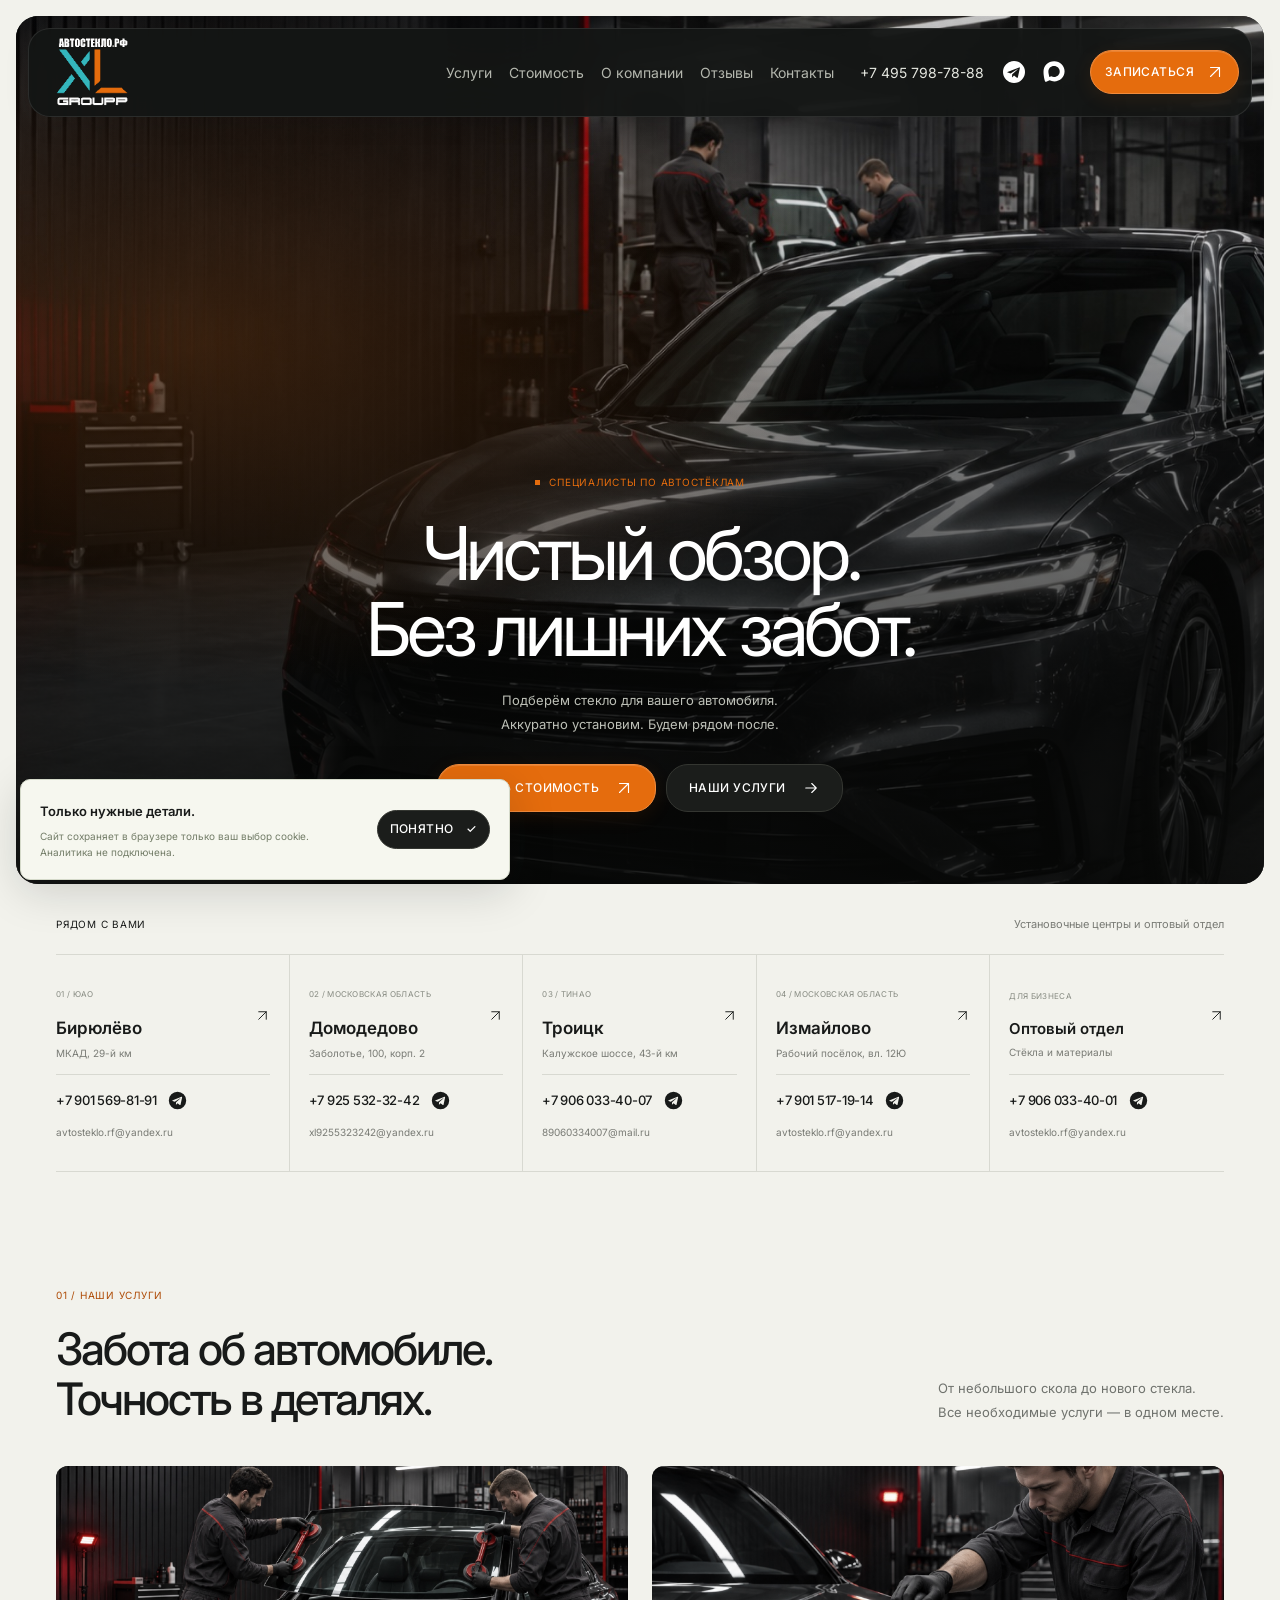
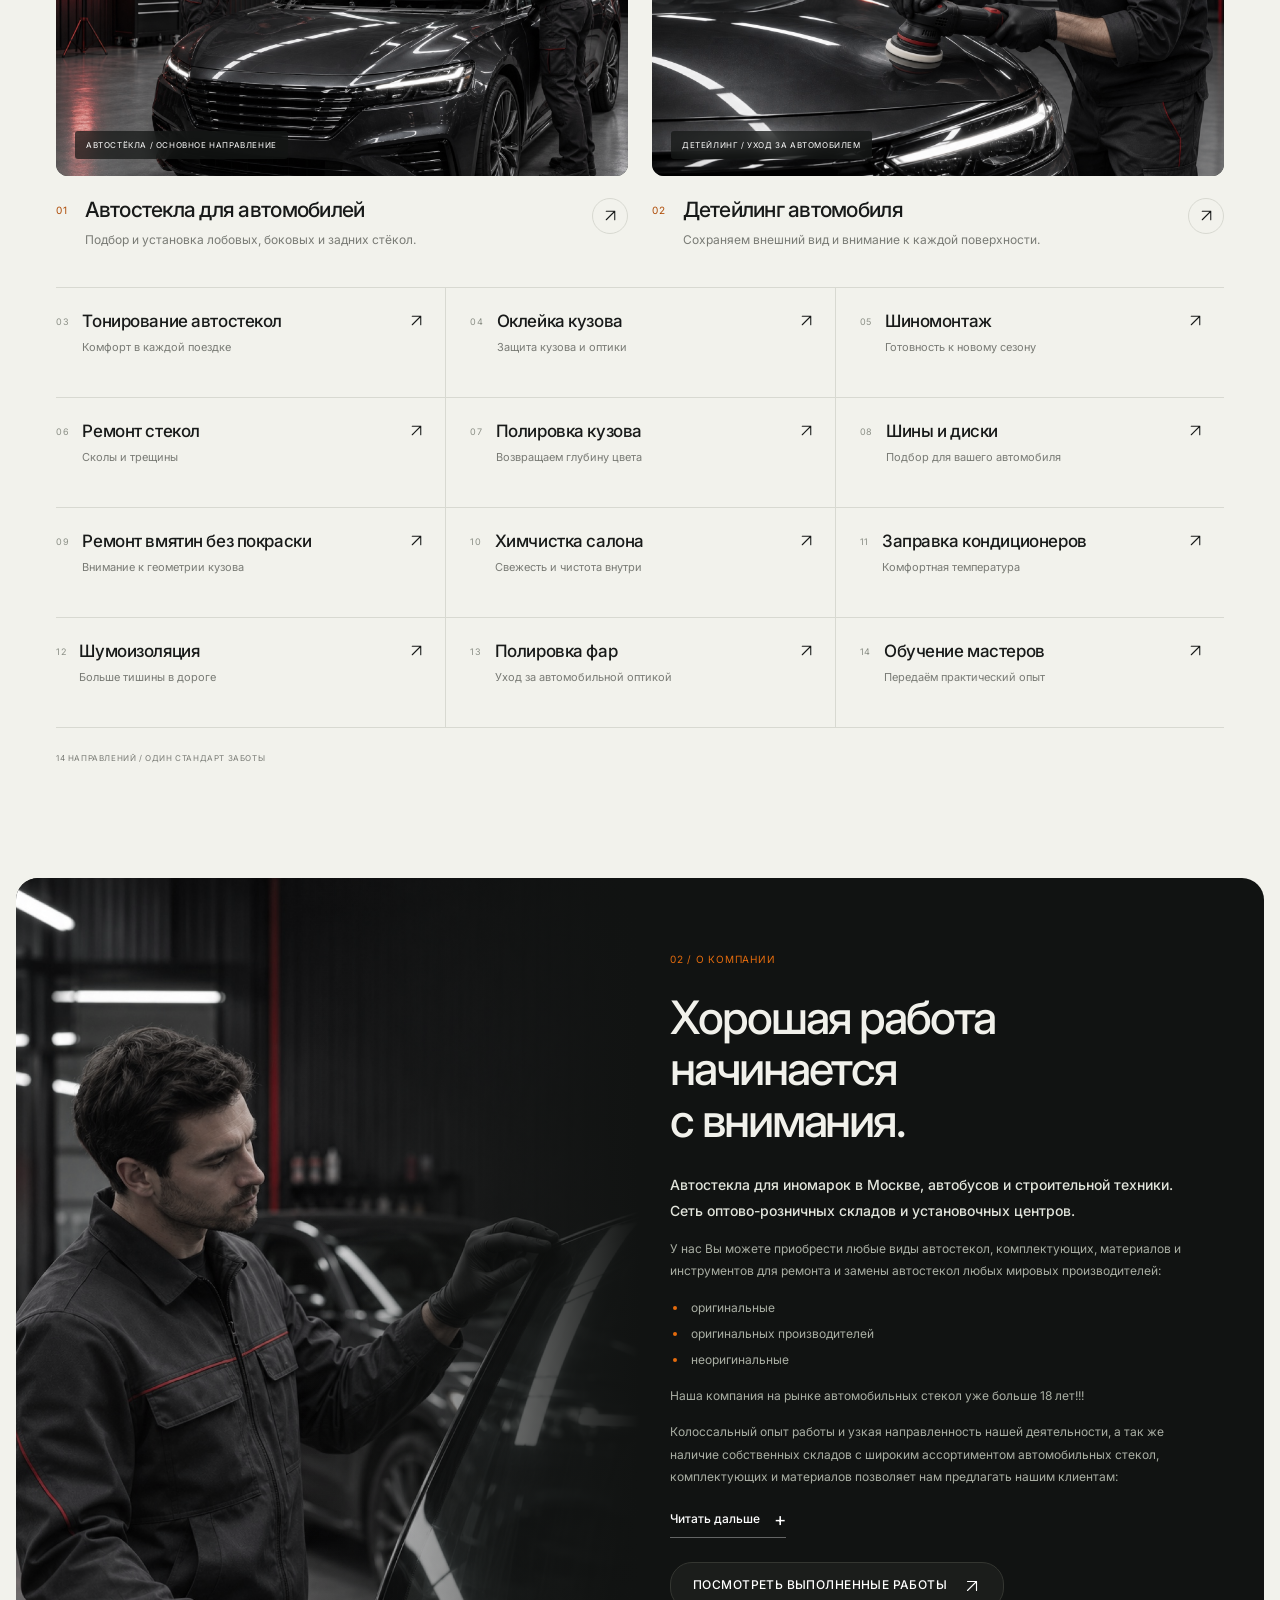
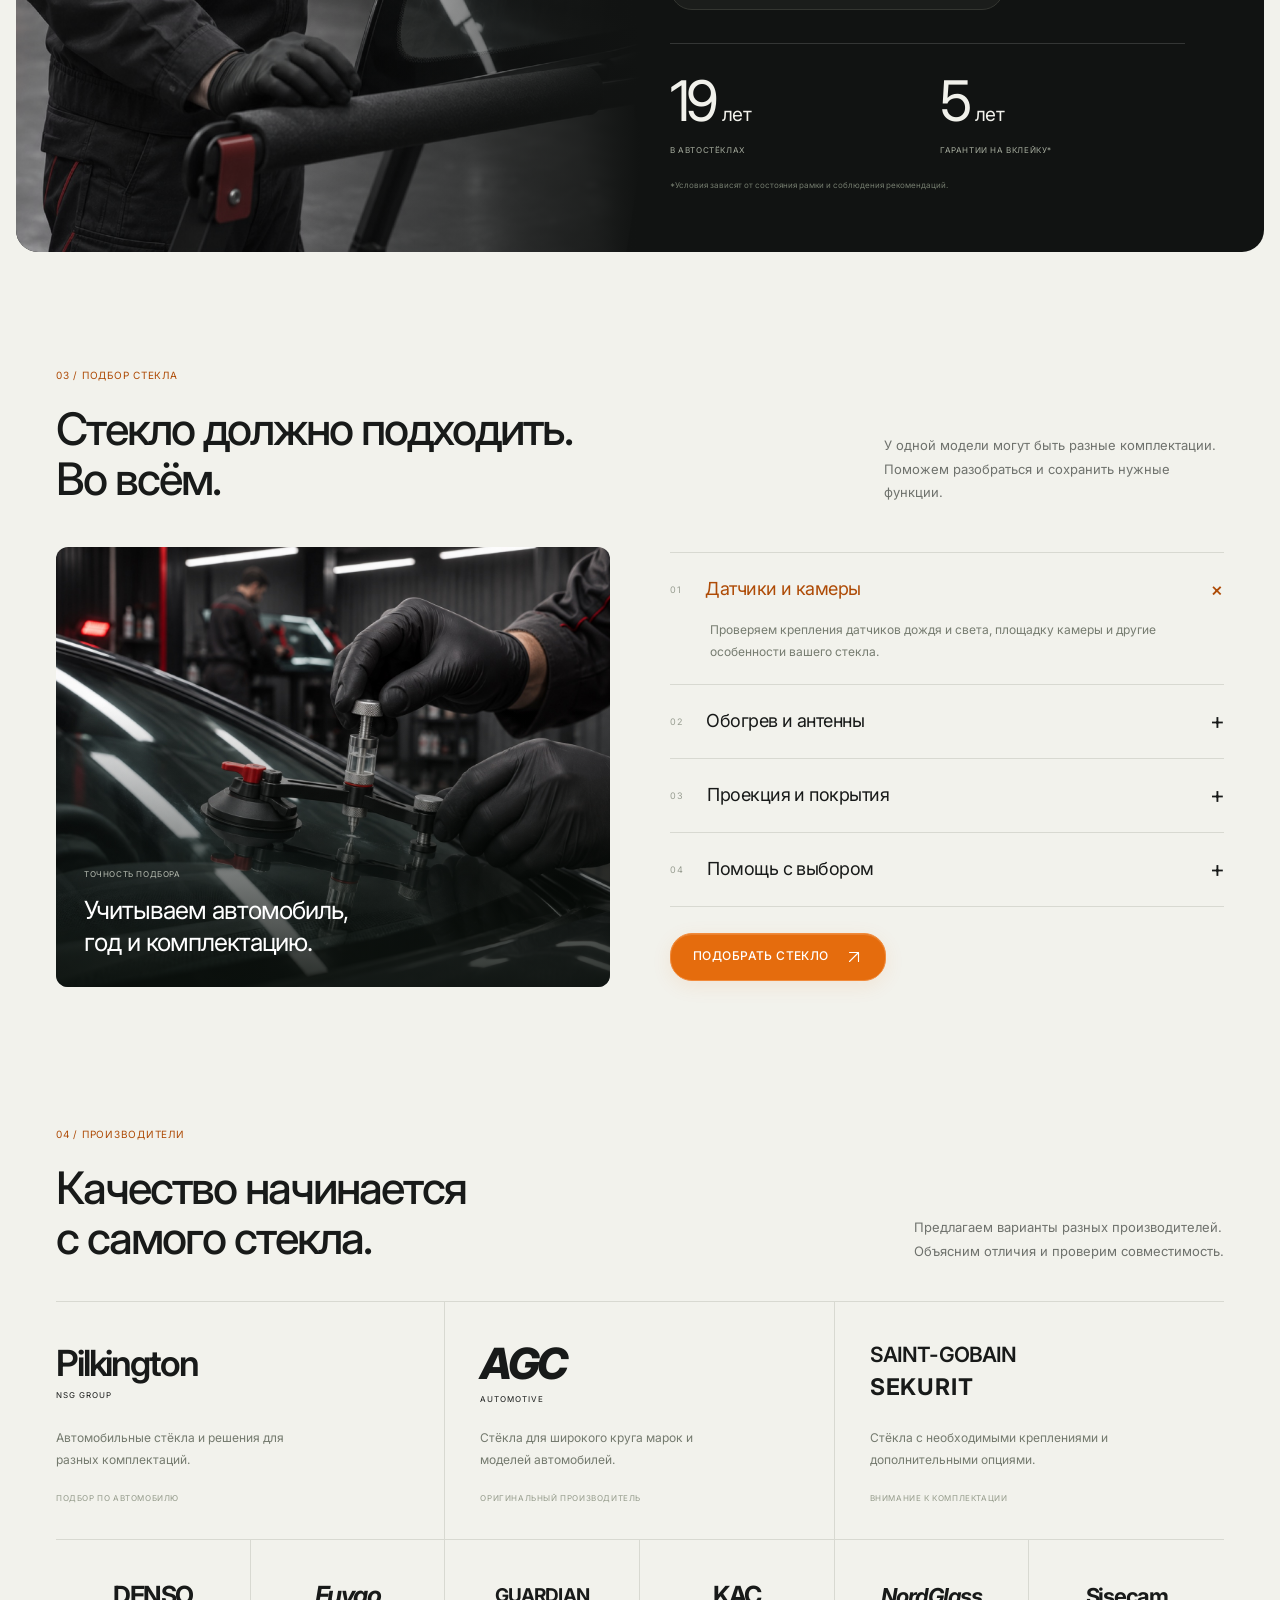
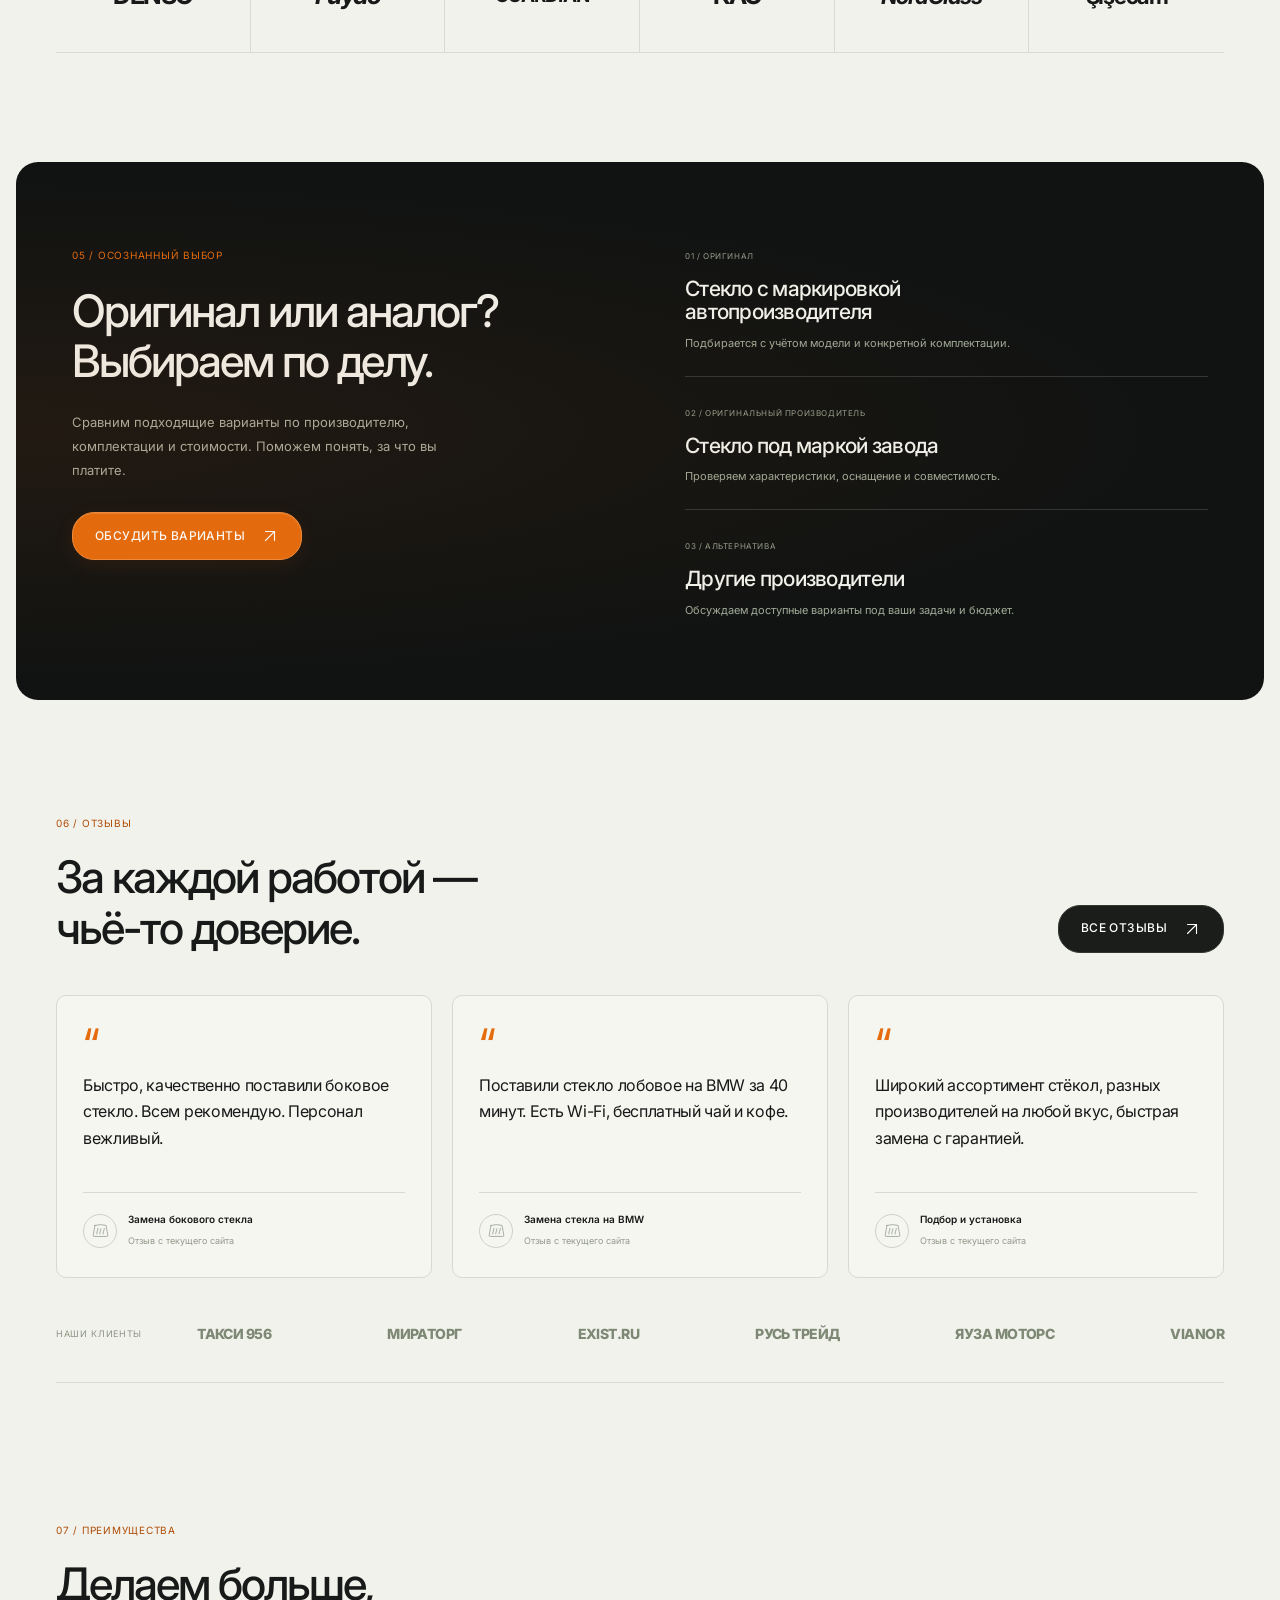
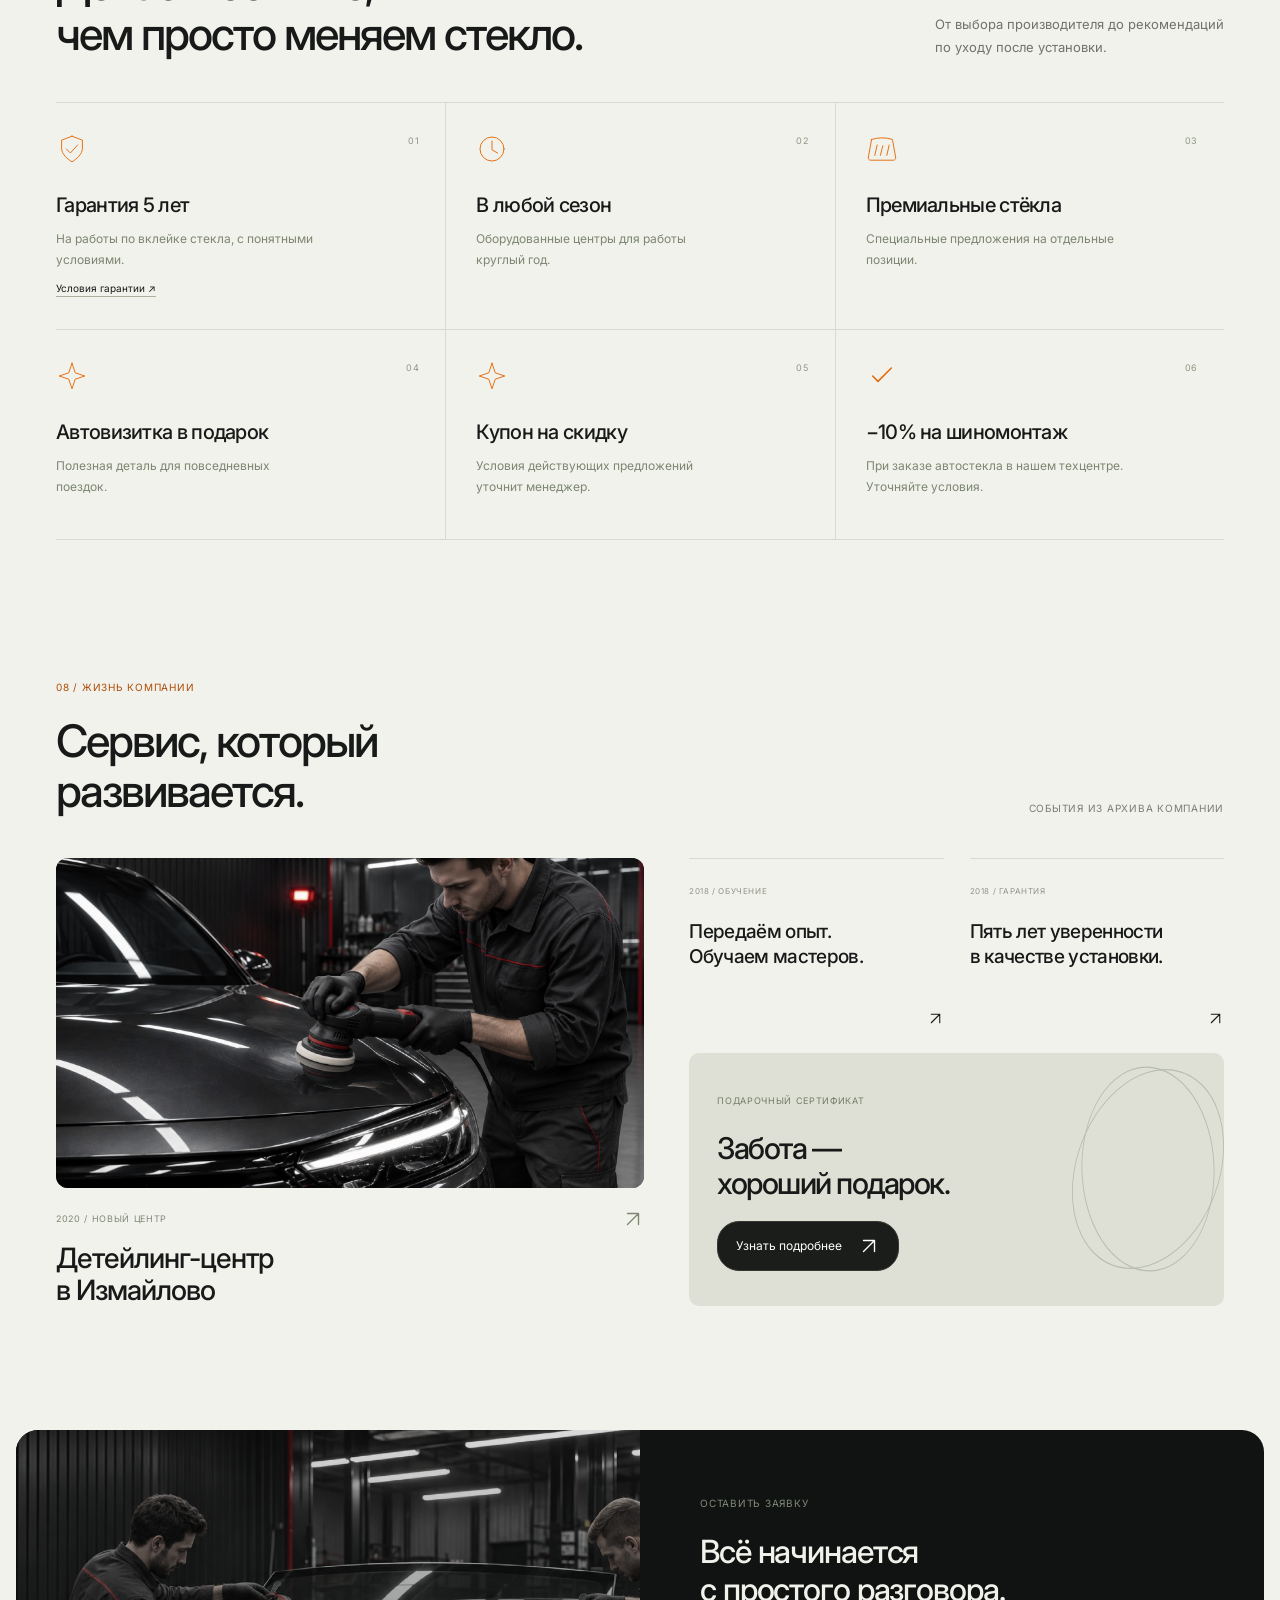
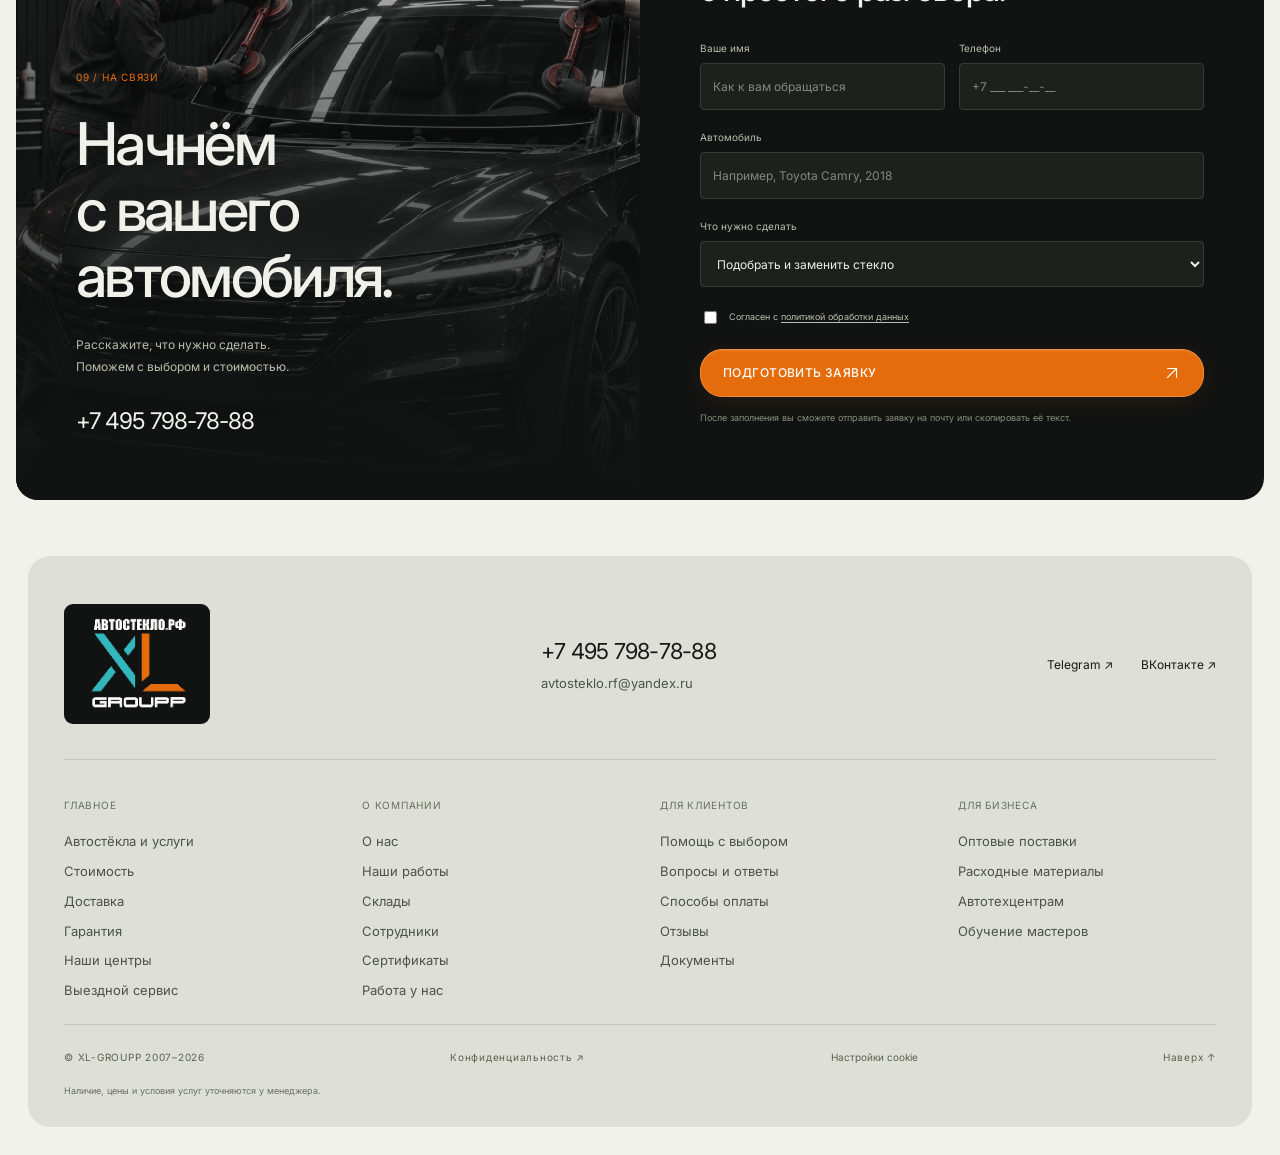
==== commit 5645e9d1: "Use matching corner radius for action buttons" ====
--- a/index.html
+++ b/index.html
@@ -7,7 +7,7 @@
   <meta name="description" content="Первый вариант редизайна Автостекло.рф. Замена, ремонт и подбор автомобильных стёкол в Москве и области.">
   <link rel="preconnect" href="https://fonts.googleapis.com"><link rel="preconnect" href="https://fonts.gstatic.com" crossorigin>
   <link href="https://fonts.googleapis.com/css2?family=Inter:wght@400;500;600;700;800&display=swap" rel="stylesheet">
-  <link rel="stylesheet" href="styles.css?v=20261106-panel-radius"><script src="app.js?v=20261106-all-services" defer></script>
+  <link rel="stylesheet" href="styles.css?v=20261106-button-radius"><script src="app.js?v=20261106-all-services" defer></script>
 </head>
 <body>
 <a href="#main" class="skip">Перейти к содержанию</a>
--- a/styles.css
+++ b/styles.css
@@ -1,9 +1,9 @@
-:root{--paper:#f2f2ec;--ink:#181a19;--muted:#797b75;--line:#d8d9d1;--accent:#e56c0d;--accent-ink:#ae4b06;--dark:#111312;--radius:18px;--panel-radius:22px;--font:'Inter',Arial,sans-serif;--mono:var(--font)}*{box-sizing:border-box}html{scroll-behavior:smooth;scroll-padding-top:140px}body{margin:0;background:var(--paper);color:var(--ink);font-family:var(--font);font-size:15px;line-height:1.6;-webkit-font-smoothing:antialiased}body.modal-open{overflow:hidden}button,input,select,textarea{font:inherit}button,a{-webkit-tap-highlight-color:transparent}button{cursor:pointer;color:inherit}a{color:inherit;text-decoration:none}button{border:0;background:none;padding:0}img{display:block;width:100%;height:100%;object-fit:cover}svg{width:22px;height:22px;fill:none;stroke:currentColor;stroke-width:1.5;stroke-linecap:round;stroke-linejoin:round;flex:none}h1,h2,h3,p{margin:0}h1,h2,h3{font-weight:500;line-height:1.12;letter-spacing:-.045em}h2{font-size:clamp(34px,3.5vw,52px)}h3{font-size:24px;letter-spacing:-.035em}button:focus-visible,a:focus-visible,summary:focus-visible{outline:2px solid var(--accent);outline-offset:5px}input:focus,select:focus{outline:1px solid var(--accent);border-color:var(--accent)}::selection{background:var(--accent);color:white}[hidden]{display:none!important}.svg-defs{position:absolute;width:0;height:0;overflow:hidden}.skip{position:fixed;top:-100px;left:20px;background:white;padding:12px;z-index:100}.skip:focus{top:10px}.wrap{max-width:1200px;margin-inline:auto;width:calc(100% - 112px)}.framed{margin-inline:16px;border-radius:var(--panel-radius);overflow:hidden}.section{padding-top:110px;padding-bottom:24px}.eyebrow,.mono{font-family:var(--mono);font-size:10px;letter-spacing:.075em;font-weight:400;line-height:1.5}.eyebrow{text-transform:uppercase;display:inline-flex;align-items:center;gap:9px}.eyebrow i,.hero-topline i{width:5px;height:5px;background:var(--accent);display:inline-block}.accent-text{color:var(--accent)}.muted{color:var(--muted)}.section-head{display:flex;align-items:flex-end;justify-content:space-between;gap:40px;margin-bottom:42px}.section-head h2{margin-top:18px}.section-head>p{font-size:13px;line-height:1.8;color:#6f726d;max-width:340px}.section-head.compact{margin-bottom:38px}.btn{display:inline-flex;align-items:center;justify-content:center;gap:24px;min-height:48px;padding:13px 22px;border-radius:5px;font:500 10px/1.4 var(--mono);letter-spacing:.035em;text-transform:uppercase;border:1px solid transparent;transition:background .2s,transform .2s,box-shadow .2s}.btn svg{width:18px;height:18px}.btn.accent{background:var(--accent);color:#171713;border-color:#f18b3c;box-shadow:inset 0 1px 0 #ffffff25,0 5px 20px #e56c0d18}.btn.accent:hover{background:#f47c20;transform:translateY(-2px)}.btn.dark{background:#1b1d1b;border-color:#343631;color:#fff}.btn.dark:hover{background:#30332e}.text-button{display:inline-flex;align-items:center;gap:24px;font-size:12px;font-weight:600;border-bottom:1px solid currentColor;padding-bottom:8px}.text-button:hover{color:var(--accent)}.text-button>span{font-size:20px;font-weight:400}.text-button.light{color:#eee}.actions{display:flex;justify-content:center;gap:10px}.dark-section{background:var(--dark);color:#f1f1eb}
+:root{--paper:#f2f2ec;--ink:#181a19;--muted:#797b75;--line:#d8d9d1;--accent:#e56c0d;--accent-ink:#ae4b06;--dark:#111312;--radius:18px;--panel-radius:22px;--font:'Inter',Arial,sans-serif;--mono:var(--font)}*{box-sizing:border-box}html{scroll-behavior:smooth;scroll-padding-top:140px}body{margin:0;background:var(--paper);color:var(--ink);font-family:var(--font);font-size:15px;line-height:1.6;-webkit-font-smoothing:antialiased}body.modal-open{overflow:hidden}button,input,select,textarea{font:inherit}button,a{-webkit-tap-highlight-color:transparent}button{cursor:pointer;color:inherit}a{color:inherit;text-decoration:none}button{border:0;background:none;padding:0}img{display:block;width:100%;height:100%;object-fit:cover}svg{width:22px;height:22px;fill:none;stroke:currentColor;stroke-width:1.5;stroke-linecap:round;stroke-linejoin:round;flex:none}h1,h2,h3,p{margin:0}h1,h2,h3{font-weight:500;line-height:1.12;letter-spacing:-.045em}h2{font-size:clamp(34px,3.5vw,52px)}h3{font-size:24px;letter-spacing:-.035em}button:focus-visible,a:focus-visible,summary:focus-visible{outline:2px solid var(--accent);outline-offset:5px}input:focus,select:focus{outline:1px solid var(--accent);border-color:var(--accent)}::selection{background:var(--accent);color:white}[hidden]{display:none!important}.svg-defs{position:absolute;width:0;height:0;overflow:hidden}.skip{position:fixed;top:-100px;left:20px;background:white;padding:12px;z-index:100}.skip:focus{top:10px}.wrap{max-width:1200px;margin-inline:auto;width:calc(100% - 112px)}.framed{margin-inline:16px;border-radius:var(--panel-radius);overflow:hidden}.section{padding-top:110px;padding-bottom:24px}.eyebrow,.mono{font-family:var(--mono);font-size:10px;letter-spacing:.075em;font-weight:400;line-height:1.5}.eyebrow{text-transform:uppercase;display:inline-flex;align-items:center;gap:9px}.eyebrow i,.hero-topline i{width:5px;height:5px;background:var(--accent);display:inline-block}.accent-text{color:var(--accent)}.muted{color:var(--muted)}.section-head{display:flex;align-items:flex-end;justify-content:space-between;gap:40px;margin-bottom:42px}.section-head h2{margin-top:18px}.section-head>p{font-size:13px;line-height:1.8;color:#6f726d;max-width:340px}.section-head.compact{margin-bottom:38px}.btn{display:inline-flex;align-items:center;justify-content:center;gap:24px;min-height:48px;padding:13px 22px;border-radius:var(--panel-radius);font:500 10px/1.4 var(--mono);letter-spacing:.035em;text-transform:uppercase;border:1px solid transparent;transition:background .2s,transform .2s,box-shadow .2s}.btn svg{width:18px;height:18px}.btn.accent{background:var(--accent);color:#171713;border-color:#f18b3c;box-shadow:inset 0 1px 0 #ffffff25,0 5px 20px #e56c0d18}.btn.accent:hover{background:#f47c20;transform:translateY(-2px)}.btn.dark{background:#1b1d1b;border-color:#343631;color:#fff}.btn.dark:hover{background:#30332e}.text-button{display:inline-flex;align-items:center;gap:24px;font-size:12px;font-weight:600;border-bottom:1px solid currentColor;padding-bottom:8px}.text-button:hover{color:var(--accent)}.text-button>span{font-size:20px;font-weight:400}.text-button.light{color:#eee}.actions{display:flex;justify-content:center;gap:10px}.dark-section{background:var(--dark);color:#f1f1eb}
 .nav-wrap{position:fixed;top:28px;left:28px;right:28px;z-index:30}.nav-shell{background:#141615ee;border:1px solid #ffffff19;border-radius:var(--panel-radius);min-height:68px;display:flex;align-items:center;padding:10px 12px 10px 20px;gap:28px;backdrop-filter:blur(20px);box-shadow:0 7px 25px #0000001a}.brand{display:inline-flex;align-items:center;gap:10px;color:#fff;white-space:nowrap}.desktop-nav{display:flex;gap:23px;align-items:center;margin-left:auto}.desktop-nav>a,.desktop-nav>button{font:400 14px var(--mono);color:#b4b7ae;transition:color .2s}.desktop-nav>a:hover,.desktop-nav>button:hover{color:white}.header-phone{color:#e4e6df;font:400 14px var(--mono);white-space:nowrap}.nav-cta{min-height:42px;font-size:11px;padding:12px 16px;gap:18px}.menu-toggle{display:none}.mobile-nav{background:#171a17;padding:20px;color:white;margin-top:8px;border-radius:8px}.hero{height:740px;position:relative;margin-top:16px;isolation:isolate;background:#171a17;color:white}.hero-photo{position:absolute;inset:0;z-index:-4;object-position:center 42%}.hero-shade{position:absolute;inset:0;z-index:-3;background:linear-gradient(180deg,#0708073b 0%,#07080720 24%,#0708077a 43%,#070807dc 100%)}.hero-accent{position:absolute;inset:0;z-index:-2;background:radial-gradient(ellipse at 15% 38%,#d5681437 0,transparent 45%)}.hero-topline{display:flex;justify-content:space-between;position:absolute;left:40px;right:40px;top:122px;color:#c1c4bb;font-size:9px}.hero-topline>span:first-child{display:flex;align-items:center;gap:8px}.hero-content{position:absolute;left:20px;right:20px;bottom:94px;text-align:center}.hero-content h1{font-size:clamp(48px,5.8vw,82px);line-height:1.02;letter-spacing:-.055em;margin:24px 0 20px;font-weight:400}.hero-content>p{font-size:13px;color:#bdc0b7;line-height:1.85}.hero-content .actions{margin-top:28px}.hero-bottom{position:absolute;bottom:26px;left:40px;right:40px;display:flex;justify-content:space-between;color:#a7aba2;font-size:8px}.hero-bottom>a{color:#eeefe8}.hero-bottom>a span{margin-left:15px}.centers-section{padding-top:32px}.centers-heading{display:flex;justify-content:space-between;align-items:center;padding-bottom:20px}.centers-heading>.muted{font-size:11px}.center-strip{display:grid;grid-template-columns:repeat(5,1fr);border-top:1px solid var(--line);border-bottom:1px solid var(--line)}.center-item{text-align:left;position:relative;padding:25px 19px;border-right:1px solid var(--line);transition:background .2s}.center-item:first-child{padding-left:0}.center-item:last-child{border-right:0;padding-right:0}.center-item .mono{font-size:8px;letter-spacing:.04em;color:#878b82}.center-item strong{display:block;font-size:17px;font-weight:600;margin-top:11px}.center-item>span:not(.mono){font-size:10px;color:var(--muted)}.center-item svg{position:absolute;right:18px;top:51px;width:15px;height:15px}.center-item:hover{background:#e9eae2}.center-item.wholesale strong{font-size:15px}.featured-services{display:grid;grid-template-columns:1fr 1fr;gap:24px}.image-box{position:relative;overflow:hidden;border-radius:12px;background:#292c28}.featured-services .image-box{height:310px}.image-box img{transition:transform .7s;filter:saturate(.65)}.service-feature:hover img,.news-feature:hover img{transform:scale(1.035)}.image-label{position:absolute;left:19px;bottom:17px;color:#fff;font-size:8px;background:#131614b5;padding:8px 11px;border-radius:3px;backdrop-filter:blur(8px)}.feature-copy{padding:22px 0 25px;display:flex;gap:17px;align-items:flex-start}.service-number{color:var(--accent);padding-top:5px}.feature-copy h3{font-size:21px}.feature-copy p{font-size:12px;color:var(--muted);margin-top:9px}.circle-link{border:1px solid var(--line);border-radius:50%;width:36px;height:36px;display:grid;place-items:center;flex:none;margin-left:auto;transition:background .2s}.circle-link:hover{background:var(--accent);border-color:var(--accent);color:white}.circle-link svg{width:17px;height:17px}.service-list{display:grid;grid-template-columns:repeat(3,1fr);margin-top:12px}.service-item{border-top:1px solid var(--line);border-bottom:1px solid var(--line);margin-bottom:-1px;padding:24px 20px 26px 0;display:flex;gap:13px;align-items:flex-start;text-align:left;min-height:111px}.service-item:nth-child(3n+2),.service-item:nth-child(3n){padding-left:24px;border-left:1px solid var(--line)}.service-item>.mono{color:#8c9087;font-size:9px;padding-top:3px}.service-item h3{font-size:17px;letter-spacing:-.025em}.service-item p{font-size:11px;color:var(--muted);margin-top:8px}.service-item>svg{margin-left:auto;width:17px;height:17px}.service-item:hover h3,.service-item:hover>svg{color:var(--accent)}.section-bottom{display:flex;justify-content:space-between;align-items:center;padding-top:25px}.section-bottom .mono{font-size:8px}.about-section{display:grid;grid-template-columns:1fr 1fr;min-height:640px;margin-top:90px}.about-photo{position:relative}.about-photo:after{content:'';position:absolute;inset:0;background:linear-gradient(90deg,transparent 45%,#111312 100%)}.about-photo img{object-position:center;filter:saturate(.5)}.about-copy{padding:68px 75px 60px 30px;max-width:620px}.about-copy h2{margin-top:22px;margin-bottom:26px;font-size:clamp(34px,3.6vw,54px)}.about-copy>p{font-size:12px;color:#a9aea3;line-height:1.9;margin-top:14px}.about-copy>.text-button{margin-top:24px;font-size:11px}.about-stats{display:grid;grid-template-columns:1fr 1fr;border-top:1px solid #ffffff26;padding-top:27px;margin-top:33px;gap:25px}.about-stats strong{font-size:56px;font-weight:400;letter-spacing:-.07em;display:block;line-height:1.1}.about-stats strong>span{font-size:19px;letter-spacing:-.04em;margin-left:7px}.about-stats .mono{color:#a7ad9f;font-size:8px;display:block;margin-top:12px}.about-copy small{font-size:8px;color:#747c6e;display:block;margin-top:23px;max-width:310px}.glass-layout{display:grid;grid-template-columns:1fr 1fr;gap:60px;align-items:center}.glass-image{height:440px;position:relative;border-radius:12px;overflow:hidden;background:#1a211c}.glass-image:after{content:'';position:absolute;inset:0;background:linear-gradient(0deg,#0a100cdc,transparent 65%)}.glass-image-caption{position:absolute;bottom:28px;left:28px;z-index:1;color:#fff}.glass-image-caption .mono{font-size:8px;color:#b7bdb2}.glass-image-caption p{font-size:25px;letter-spacing:-.04em;line-height:1.3;margin-top:10px}.accordion details{border-bottom:1px solid var(--line);padding:22px 0}.accordion details:first-child{border-top:1px solid var(--line)}summary{list-style:none;cursor:pointer;display:flex;align-items:center;gap:24px;font-size:18px;letter-spacing:-.03em}summary::-webkit-details-marker{display:none}summary>.mono{font-size:9px;color:#999e92}summary>.plus{margin-left:auto;font-weight:400;font-size:23px;line-height:1;transition:transform .2s}details[open] .plus{transform:rotate(45deg)}details[open] summary{color:var(--accent)}.accordion details p{font-size:12px;line-height:1.8;color:#767c70;padding:15px 32px 0 40px}.accordion>.btn{margin-top:26px}.maker-grid{display:grid;grid-template-columns:repeat(3,1fr);border-block:1px solid var(--line)}.maker-grid article{padding:35px;border-right:1px solid var(--line)}.maker-grid article:first-child{padding-left:0}.maker-grid article:last-child{border-right:0}.maker-logo{font-size:36px;font-weight:600;letter-spacing:-.06em;line-height:1.1;display:flex;height:70px;flex-direction:column;justify-content:center}.maker-logo>span{font:400 8px var(--mono);letter-spacing:.12em;margin-top:6px}.maker-logo.agc{font-size:43px;font-weight:800;font-style:italic}.maker-logo.sekurit{font-size:21px;letter-spacing:-.04em}.maker-logo.sekurit>span{font:700 23px var(--font);letter-spacing:.04em}.maker-grid p{font-size:12px;color:#747a6e;line-height:1.8;margin-top:20px;min-height:45px;max-width:260px}.maker-grid article>.mono{display:block;margin-top:20px;font-size:8px;color:#949b8b}.partner-row{padding-top:34px;display:flex;align-items:center;gap:65px}.partner-row>.eyebrow{white-space:nowrap;font-size:9px;color:#878d7f}.partner-row>div{display:flex;justify-content:space-between;align-items:center;flex:1;gap:20px;font-weight:700;font-size:20px;letter-spacing:-.06em;color:#6f7868}.partner-row .italic{font-style:italic}.comparison{margin-top:85px;position:relative}.comparison:before{content:'';position:absolute;inset:0;background:radial-gradient(ellipse at 0 50%,#c55a1018,transparent 65%);pointer-events:none}.comparison-inner{display:grid;grid-template-columns:1fr 1fr;gap:90px;padding-block:80px}.comparison-inner h2{margin-block:20px 24px}.comparison-inner>div>p{color:#a9afa1;font-size:13px;line-height:1.85;max-width:390px}.comparison-inner .btn{margin-top:30px}.comparison-list article{padding:22px 0;border-bottom:1px solid #ffffff26}.comparison-list article:first-child{padding-top:0}.comparison-list article:last-child{border-bottom:0;padding-bottom:0}.comparison-list .mono{color:#959f8b;font-size:8px}.comparison-list h3{font-size:21px;max-width:320px;margin-top:11px}.comparison-list p{font-size:11px;color:#a1aa97;line-height:1.8;margin-top:10px}.review-grid{display:grid;grid-template-columns:repeat(3,1fr);gap:20px}.review-grid article{border:1px solid var(--line);border-radius:10px;padding:26px;display:flex;flex-direction:column;min-height:283px;background:#f6f6f1}.quote-mark{font-family:var(--font);color:var(--accent);font-size:49px;line-height:1;height:40px}.review-grid blockquote{margin:10px 0 25px;font-size:16px;line-height:1.65;letter-spacing:-.02em;flex:1}.review-meta{display:flex;gap:11px;align-items:center;padding-top:18px;border-top:1px solid var(--line)}.mini-glass{height:34px;width:34px;border:1px solid #cdd2c5;border-radius:50%;display:grid;place-items:center}.mini-glass svg{width:17px;height:17px;color:#7e8975}.review-meta strong{display:block;font-size:10px;font-weight:600}.review-meta div>span{font-size:9px;color:#92998a}.clients{margin-top:45px;display:flex;align-items:center;gap:55px;border-bottom:1px solid var(--line);padding-bottom:37px}.clients>.eyebrow{white-space:nowrap;color:#8b9382;font-size:9px}.clients>div{flex:1;display:flex;justify-content:space-between;gap:20px;align-items:center}.clients>div>span{font-size:14px;font-weight:800;color:#7e8975;letter-spacing:-.04em}.benefit-grid{display:grid;grid-template-columns:repeat(3,1fr);border-block:1px solid var(--line)}.benefit-grid article{padding:30px 27px 30px 0;position:relative;min-height:210px}.benefit-grid article:nth-child(3n+2),.benefit-grid article:nth-child(3n){padding-left:30px;border-left:1px solid var(--line)}.benefit-grid article:nth-child(n+4){border-top:1px solid var(--line)}.benefit-grid article>svg{height:32px;width:32px;color:var(--accent);stroke-width:1.2}.benefit-grid article>.mono{position:absolute;right:26px;top:31px;color:#8d9783;font-size:9px}.benefit-grid h3{font-size:20px;margin-top:22px}.benefit-grid p{font-size:12px;color:#7c8672;line-height:1.75;margin-top:12px;max-width:260px}.benefit-grid a{font-size:10px;display:inline-block;margin-top:10px;border-bottom:1px solid #aab29f}.news-layout{display:grid;grid-template-columns:1.1fr 1fr;gap:45px}.news-feature .image-box{height:330px}.news-feature .news-line{display:flex;align-items:center;justify-content:space-between;margin-top:20px;color:#7f8875}.news-feature .mono{font-size:9px}.news-feature h3{font-size:28px;margin-top:13px}.news-right{display:grid;grid-template-columns:1fr 1fr;gap:26px}.news-row{position:relative;border-top:1px solid var(--line);padding-top:18px;min-height:155px}.news-row>.mono{font-size:8px;color:#8d9584}.news-row h3{font-size:19px;line-height:1.3;margin-top:19px}.news-row>svg{position:absolute;bottom:0;right:0;width:17px;height:17px}.news-row:hover h3{color:var(--accent)}.gift-card{grid-column:1/-1;background:#dedfd5;border-radius:10px;min-height:240px;text-align:left;padding:28px;position:relative;overflow:hidden}.gift-card:before,.gift-card:after{content:'';position:absolute;border:1px solid #b8beae;border-radius:100%;width:170px;height:170px;right:-10px;top:30px;transform:rotate(-20deg) skewY(-20deg)}.gift-card:after{right:5px;width:140px;height:190px;top:20px}.gift-card>.mono{font-size:9px;color:#727c66;position:relative;z-index:1}.gift-card strong{display:block;font-size:30px;line-height:1.15;font-weight:500;letter-spacing:-.05em;margin-top:20px;position:relative;z-index:1}.gift-card>span:last-child{display:flex;align-items:center;gap:35px;font-size:11px;margin-top:21px;position:relative;z-index:1}.gift-card:hover{background:#d4d7ca}.booking-section{margin-top:100px;display:grid;grid-template-columns:1fr 1fr;min-height:670px}.booking-side{position:relative;isolation:isolate;display:flex;align-items:flex-end;padding:60px}.booking-side>img{position:absolute;inset:0;z-index:-2;filter:saturate(.4);object-position:center}.booking-shade{position:absolute;inset:0;background:linear-gradient(0deg,#111312 2%,#111312bb 35%,#11131226 100%);z-index:-1}.booking-side h2{font-size:59px;margin-top:23px}.booking-side p{font-size:12px;color:#b6bead;line-height:1.85;margin-top:25px}.booking-side>div>a{font-size:23px;font-weight:400;letter-spacing:-.04em;display:inline-block;margin-top:25px}.booking-form-wrap{padding:60px;max-width:670px}.booking-form-wrap>.eyebrow{color:#818b77}.booking-form-wrap>h3{font-size:32px;margin-top:19px;line-height:1.2}form{margin-top:30px}form label{display:block;font-size:10px;color:#b8bfae;margin-bottom:19px}input,select{width:100%;min-width:0;border:1px solid #393b37;background:#1e201d;color:#eeefe7;border-radius:4px;padding:13px 12px;font-size:12px;min-height:46px;margin-top:7px;transition:border-color .2s}input::placeholder{color:#85877f}select{appearance:auto}select option{background:#171d15}.field-row{display:grid;grid-template-columns:1fr 1fr;gap:14px}.checkbox-label{display:flex!important;align-items:flex-start;gap:9px;font-size:9px;line-height:1.8;margin-block:22px!important}.checkbox-label input{width:13px;height:13px;min-height:0;margin-top:2px;flex:none;accent-color:var(--accent)}.checkbox-label a{text-decoration:underline;text-underline-offset:2px}form .btn{width:100%;justify-content:space-between}.form-note{font-size:9px;line-height:1.7;color:#86917a;margin-top:13px}.footer{padding-top:70px;padding-bottom:30px}.footer-top{display:flex;align-items:center;justify-content:space-between;gap:30px;padding-bottom:35px;border-bottom:1px solid var(--line)}.footer-brand{color:var(--ink)}.footer-contact>a{display:block;font-size:22px;letter-spacing:-.035em}.footer-contact>a+a{font-size:11px;margin-top:4px;letter-spacing:0;color:#78856a}.social-links{display:flex;gap:28px;font:400 10px var(--mono)}.footer-columns{display:grid;grid-template-columns:repeat(4,1fr);gap:40px;padding-top:38px}.footer-columns>div{display:flex;flex-direction:column;gap:9px;align-items:flex-start}.footer-columns .eyebrow{color:#8f9985;margin-bottom:9px;font-size:9px}.footer-columns a,.footer-columns button{font-size:11px;color:#646f58}.footer-columns a:hover,.footer-columns button:hover{color:var(--accent)}.footer-wordmark{white-space:nowrap;letter-spacing:-.075em;font-weight:600;font-size:clamp(40px,8.6vw,130px);line-height:1.1;margin-top:50px;overflow:hidden;color:#d5d9cc}.footer-wordmark>span{color:#bfc7b4}.footer-bottom{display:flex;justify-content:space-between;gap:20px;padding-top:25px;margin-top:23px;border-top:1px solid var(--line);font-size:8px;color:#7c8970}.footer-bottom>button{font:inherit}.site-note{font-size:8px;line-height:1.8;color:#99a28e;margin-top:18px}.mobile-actions{display:none}.cookie-banner{position:fixed;bottom:20px;left:20px;width:min(490px,calc(100% - 40px));z-index:50;background:#f6f7ef;border:1px solid #d4d9c9;border-radius:10px;padding:19px;box-shadow:0 10px 45px #111a172b;display:flex;align-items:center;gap:20px}.cookie-banner strong{font-size:13px;font-weight:600}.cookie-banner p{font-size:10px;color:#737d68;margin-top:5px;line-height:1.6}.cookie-banner .btn{min-height:38px;padding:10px 12px;gap:12px;font-size:9px;flex:none}dialog{border:1px solid var(--line);border-radius:15px;padding:45px;background:var(--paper);color:var(--ink);width:min(550px,calc(100% - 32px));max-height:calc(100dvh - 40px);overflow:auto;box-shadow:0 25px 100px #0005}dialog::backdrop{background:#050805bb;backdrop-filter:blur(6px)}.dialog-close{position:absolute;right:17px;top:15px;border:1px solid var(--line);border-radius:50%;height:30px;width:30px;font-size:24px;line-height:1}.dialog-close:hover{background:var(--accent);color:white}.dialog-eyebrow{color:var(--accent);font:400 9px var(--mono);letter-spacing:.07em;text-transform:uppercase}.dialog-title{font-size:32px;font-weight:500;line-height:1.15;letter-spacing:-.04em;margin-top:17px;margin-bottom:20px}.dialog-description{font-size:13px;line-height:1.8;color:#707d62}.dialog-details{font-size:12px;line-height:1.8;margin-top:23px}.dialog-details p{margin-top:8px}.dialog-actions{display:flex;flex-wrap:wrap;gap:10px;margin-top:25px}.dialog-actions .btn{gap:12px;font-size:9px}.dialog-price{display:flex;justify-content:space-between;gap:24px;align-items:baseline;padding:18px 0;border-bottom:1px solid var(--line);font-size:13px}.dialog-price strong{font-size:19px;white-space:nowrap;font-weight:500}.prepared-message{white-space:pre-wrap;background:#e4e8da;border:1px solid #ccd3bf;border-radius:6px;padding:18px;font-size:12px;line-height:1.8;margin-top:18px}.toast{position:fixed;bottom:25px;left:50%;transform:translateX(-50%);z-index:100;background:#252d1f;color:white;padding:13px 23px;border-radius:6px;font-size:12px;box-shadow:0 5px 25px #0003}.fallback-copy{width:100%;min-height:150px;margin-top:15px;color:#111;background:white;padding:12px;border:1px solid var(--line)}
 @media(min-width:1600px){.hero{height:790px}.hero-content{bottom:100px}.hero-content h1{font-size:90px}.hero-photo{object-position:center 45%}}
 @media(max-width:1200px){.wrap{width:calc(100% - 70px)}.nav-shell{gap:20px}.desktop-nav{gap:17px}.header-phone{display:none}.hero{height:700px}.hero-topline{left:28px;right:28px}.hero-content h1{font-size:68px}.about-copy{padding:55px 40px 45px 20px}.glass-layout{gap:40px}.comparison-inner{gap:55px}.booking-form-wrap{padding:48px 35px}.booking-side{padding:45px}.booking-side h2{font-size:53px}.clients{gap:25px}.clients>div>span{font-size:12px}.center-item strong{font-size:15px}.center-item{padding-left:14px;padding-right:14px}.center-item svg{right:10px}.center-item>span:not(.mono){font-size:9px}}
 @media(max-width:900px){.desktop-nav{display:none}.nav-cta{margin-left:auto}.menu-toggle{display:flex;flex-direction:column;gap:6px;width:30px;align-items:center;justify-content:center;height:35px;color:white}.menu-toggle span{display:block;width:20px;height:1px;background:currentColor}.mobile-nav{display:flex;flex-direction:column;gap:18px}.mobile-nav>a,.mobile-nav>button:not(.btn){font-size:14px;text-align:left}.mobile-nav>.btn{margin-top:8px}.hero-topline>span:last-child{display:none}.center-strip{grid-template-columns:repeat(3,1fr)}.center-item{padding:20px!important;border-bottom:1px solid var(--line)}.center-item:nth-child(3){border-right:0}.center-item:nth-child(n+4){border-bottom:0}.center-item:last-child{border-right:1px solid var(--line)}.section{padding-top:80px}.section-head{gap:30px}.section-head>p{max-width:230px;font-size:11px}.section-head h2{font-size:37px}.featured-services .image-box{height:250px}.feature-copy{gap:10px}.feature-copy h3{font-size:18px}.feature-copy p{font-size:11px}.service-list{grid-template-columns:1fr 1fr}.service-item:nth-child(n){padding:24px 18px;border-left:0}.service-item:nth-child(odd){padding-left:0}.service-item:nth-child(even){border-left:1px solid var(--line)}.service-item:nth-child(3n){padding-left:18px}.service-item:nth-child(3){padding-left:0}.about-section{min-height:620px}.about-copy h2{font-size:40px}.about-copy{padding:45px 30px 35px 15px}.about-stats strong{font-size:45px}.glass-layout{gap:30px}.glass-image{height:405px}summary{font-size:16px;gap:14px}.accordion details p{padding-left:28px}.maker-grid article{padding:27px}.maker-logo{font-size:28px}.maker-logo.sekurit{font-size:16px}.partner-row{gap:30px}.partner-row>div{font-size:15px}.comparison-inner h2{font-size:38px}.review-grid{gap:12px}.review-grid article{padding:20px}.review-grid blockquote{font-size:14px}.review-meta strong{font-size:9px}.review-meta div>span{font-size:8px}.clients{flex-direction:column;align-items:flex-start;gap:20px}.clients>div{width:100%}.benefit-grid h3{font-size:18px}.news-layout{gap:30px}.news-right{gap:15px}.news-feature .image-box{height:300px}.news-row h3{font-size:16px}.booking-side{padding:35px}.booking-side h2{font-size:44px}.booking-side>div>a{font-size:20px}.booking-form-wrap{padding:40px 25px}.booking-form-wrap>h3{font-size:28px}.field-row{grid-template-columns:1fr;gap:0}.footer-contact>a{font-size:18px}.social-links{gap:14px;font-size:9px}.footer-columns{gap:20px}}
-@media(max-width:600px){html{scroll-padding-top:80px}.wrap{width:calc(100% - 40px)}:root{--panel-radius:15px}.framed{margin-inline:8px}.section{padding-top:65px;padding-bottom:10px}.section-head{display:block;margin-bottom:27px}.section-head h2{font-size:34px;margin-top:15px;line-height:1.14}.section-head>p{max-width:none;font-size:12px;margin-top:20px}.section-head>.text-button{margin-top:24px}.section-head>.mono{display:block;margin-top:17px;font-size:8px}.eyebrow{font-size:9px}.nav-wrap{top:12px;left:12px;right:12px}.nav-shell{min-height:58px;padding:9px 12px;gap:12px}.nav-cta{display:none}.menu-toggle{margin-left:auto}.hero{margin-top:8px;height:690px}.hero-photo{object-position:61% top}.hero-shade{background:linear-gradient(180deg,#07080752 0%,#07080728 30%,#070807c7 48%,#070807f2 100%)}.hero-topline{left:20px;right:20px;top:102px;font-size:7px}.hero-topline>span:nth-child(2){font-size:7px}.hero-content{bottom:77px;left:18px;right:18px}.hero-content>.eyebrow{font-size:8px}.hero-content h1{font-size:clamp(39px,10.7vw,57px);margin:22px 0 20px;line-height:1.07;letter-spacing:-.06em}.hero-content>p{font-size:12px;line-height:1.8}.hero-content .actions{margin-top:26px;flex-direction:column;padding-inline:18px}.btn{min-height:49px;font-size:10px;gap:18px}.hero-bottom{left:20px;right:20px;bottom:22px;font-size:6px}.hero-bottom>span:last-child{display:none}.hero-bottom>a{font-size:7px}.centers-section{padding-top:27px}.centers-heading{align-items:flex-start;gap:15px;padding-bottom:17px}.centers-heading>.muted{font-size:9px;max-width:150px;text-align:right}.center-strip{grid-template-columns:1fr 1fr}.center-item:nth-child(n){padding:19px 10px!important;border-right:0;border-bottom:1px solid var(--line);min-height:117px}.center-item:nth-child(even){border-left:1px solid var(--line);padding-left:18px!important}.center-item:nth-child(odd){padding-left:0!important}.center-item .mono{font-size:6px}.center-item strong{font-size:16px;margin-top:14px}.center-item>span:not(.mono){font-size:9px}.center-item svg{right:8px;top:50px;width:13px;height:13px}.center-item:last-child{grid-column:1/-1;min-height:90px;border-bottom:0}.center-item:last-child strong{margin-top:7px}.center-item:last-child svg{top:35px}.center-item.wholesale>span:not(.mono){position:absolute;right:35px;top:37px}.featured-services{grid-template-columns:1fr;gap:15px}.featured-services .image-box{height:250px;border-radius:10px}.feature-copy{padding-top:20px;padding-bottom:14px;gap:13px}.feature-copy h3{font-size:20px;max-width:240px}.feature-copy p{max-width:245px;font-size:11px;line-height:1.7}.service-number{font-size:9px}.circle-link{width:32px;height:32px}.service-list{grid-template-columns:1fr;margin-top:15px}.service-item:nth-child(n){border-left:0;padding:20px 0!important;min-height:89px}.service-item h3{font-size:17px}.service-item p{margin-top:7px;font-size:11px}.service-item>.mono{font-size:8px}.section-bottom{gap:15px;padding-top:20px}.section-bottom>.mono{font-size:6px;max-width:160px}.text-button{font-size:11px;gap:15px}.about-section{grid-template-columns:1fr;margin-top:60px}.about-photo{height:340px}.about-photo:after{background:linear-gradient(0deg,#111312,transparent 45%)}.about-photo img{object-position:center 30%}.about-copy{padding:10px 27px 35px;max-width:none}.about-copy h2{font-size:41px;line-height:1.1;margin-top:19px;margin-bottom:22px}.about-copy>p{font-size:12px}.about-stats{padding-top:22px;margin-top:30px}.about-stats strong{font-size:53px}.about-stats .mono{font-size:7px}.about-copy small{font-size:8px}.glass-layout{grid-template-columns:1fr;gap:27px}.glass-image{height:310px}.glass-image-caption{bottom:24px;left:24px}.glass-image-caption p{font-size:25px}.accordion details{padding:19px 0}summary{font-size:18px;gap:20px}.accordion details p{padding-left:33px;padding-right:10px;font-size:12px}.accordion>.btn{width:100%;margin-top:22px}.maker-grid{grid-template-columns:1fr}.maker-grid article:nth-child(n){border-right:0;border-bottom:1px solid var(--line);padding:24px 0;display:grid;grid-template-columns:135px 1fr;gap:4px 15px}.maker-grid article:last-child{border-bottom:0}.maker-logo{height:auto;font-size:24px;grid-row:1/3}.maker-logo.agc{font-size:35px}.maker-logo.sekurit{font-size:14px}.maker-logo.sekurit>span{font-size:21px}.maker-grid p{margin:0;font-size:11px;min-height:0}.maker-grid article>.mono{font-size:6px;margin-top:10px;line-height:1.6}.partner-row{flex-direction:column;align-items:flex-start;gap:20px;padding-top:25px}.partner-row>div{width:100%;flex-wrap:wrap;justify-content:flex-start;gap:19px 25px;font-size:18px}.comparison{margin-top:60px}.comparison-inner{width:calc(100% - 54px);grid-template-columns:1fr;gap:38px;padding-block:40px}.comparison-inner h2{font-size:35px;line-height:1.13}.comparison-inner>div>p{font-size:12px}.comparison-inner .btn{width:100%;margin-top:25px}.comparison-list article{padding-block:22px}.comparison-list h3{font-size:23px}.comparison-list p{font-size:12px}.review-grid{grid-template-columns:1fr;gap:13px}.review-grid article{padding:24px;min-height:225px}.review-grid blockquote{font-size:17px;margin-top:8px}.review-meta strong{font-size:11px}.review-meta div>span{font-size:9px}.clients{margin-top:30px;padding-bottom:28px;gap:24px}.clients>div{display:grid;grid-template-columns:repeat(3,1fr);gap:23px 15px}.clients>div>span{font-size:12px}.benefit-grid{grid-template-columns:1fr 1fr}.benefit-grid article:nth-child(n){padding:23px 13px 24px 0;border-left:0;min-height:200px;border-top:1px solid var(--line)}.benefit-grid article:nth-child(even){border-left:1px solid var(--line);padding-left:18px}.benefit-grid article:nth-child(-n+2){border-top:0}.benefit-grid article>svg{width:28px;height:28px}.benefit-grid article>.mono{right:12px;top:24px;font-size:7px}.benefit-grid h3{font-size:17px;line-height:1.22;margin-top:19px}.benefit-grid p{font-size:10px;line-height:1.8;margin-top:10px}.benefit-grid a{font-size:8px}.news-layout{grid-template-columns:1fr;gap:30px}.news-feature .image-box{height:250px}.news-feature h3{font-size:28px;line-height:1.15}.news-right{gap:25px 20px}.news-row{min-height:150px}.news-row h3{font-size:17px}.gift-card{min-height:220px;padding:25px}.gift-card strong{font-size:32px}.booking-section{margin-top:60px;grid-template-columns:1fr}.booking-side{min-height:410px;padding:30px}.booking-side h2{font-size:47px;line-height:1.08;margin-top:20px}.booking-side p{margin-top:20px;font-size:12px}.booking-side>div>a{font-size:24px;margin-top:20px}.booking-form-wrap{padding:33px 25px 38px}.booking-form-wrap>h3{font-size:29px}.booking-form-wrap>h3 br{display:none}form{margin-top:25px}form label{font-size:11px;margin-bottom:18px}input,select{font-size:16px;padding:13px 12px;min-height:50px}.checkbox-label{font-size:10px!important}.checkbox-label input{width:15px;height:15px}.form-note{font-size:10px}.footer{padding-top:45px;padding-bottom:95px}.footer-top{flex-wrap:wrap;gap:28px}.footer-brand{flex:0 0 100%}.footer-contact>a{font-size:22px}.social-links{flex-direction:column;gap:10px;font-size:9px}.footer-columns{grid-template-columns:1fr 1fr;gap:30px 18px;padding-top:30px}.footer-columns a,.footer-columns button{font-size:11px}.footer-wordmark{font-size:10.5vw;margin-top:30px}.footer-bottom{display:grid;grid-template-columns:1fr 1fr;gap:18px;margin-top:16px;padding-top:22px;font-size:7px}.footer-bottom>button{text-align:left}.site-note{font-size:8px;margin-top:20px}.mobile-actions{display:grid;grid-template-columns:1fr 1.45fr;position:fixed;bottom:0;left:0;right:0;z-index:35;padding:8px 12px calc(8px + env(safe-area-inset-bottom));gap:8px;background:#f2f2ecf2;backdrop-filter:blur(15px);border-top:1px solid #d8dfce}.mobile-actions>a,.mobile-actions>button{display:flex;align-items:center;justify-content:center;gap:10px;min-height:45px;border-radius:5px;font-size:10px;font-weight:600}.mobile-actions>a{border:1px solid #c6cebb}.mobile-actions>a svg{height:16px;width:16px}.mobile-actions>button{color:#171713;background:var(--accent)}.mobile-actions>button svg{width:16px;height:16px}.cookie-banner{bottom:77px;left:12px;width:calc(100% - 24px);padding:15px;gap:12px}.cookie-banner strong{font-size:12px}.cookie-banner p{font-size:9px}.cookie-banner .btn{font-size:8px;padding:10px}.toast{bottom:85px;max-width:calc(100% - 30px);font-size:11px;white-space:nowrap}dialog{padding:36px 24px 28px;max-height:calc(100dvh - 24px)}.dialog-title{font-size:29px}.dialog-price{font-size:12px;gap:15px}.dialog-price strong{font-size:17px}.dialog-actions{flex-direction:column}.dialog-actions .btn{width:100%}}
+@media(max-width:600px){html{scroll-padding-top:80px}.wrap{width:calc(100% - 40px)}:root{--panel-radius:15px}.framed{margin-inline:8px}.section{padding-top:65px;padding-bottom:10px}.section-head{display:block;margin-bottom:27px}.section-head h2{font-size:34px;margin-top:15px;line-height:1.14}.section-head>p{max-width:none;font-size:12px;margin-top:20px}.section-head>.text-button{margin-top:24px}.section-head>.mono{display:block;margin-top:17px;font-size:8px}.eyebrow{font-size:9px}.nav-wrap{top:12px;left:12px;right:12px}.nav-shell{min-height:58px;padding:9px 12px;gap:12px}.nav-cta{display:none}.menu-toggle{margin-left:auto}.hero{margin-top:8px;height:690px}.hero-photo{object-position:61% top}.hero-shade{background:linear-gradient(180deg,#07080752 0%,#07080728 30%,#070807c7 48%,#070807f2 100%)}.hero-topline{left:20px;right:20px;top:102px;font-size:7px}.hero-topline>span:nth-child(2){font-size:7px}.hero-content{bottom:77px;left:18px;right:18px}.hero-content>.eyebrow{font-size:8px}.hero-content h1{font-size:clamp(39px,10.7vw,57px);margin:22px 0 20px;line-height:1.07;letter-spacing:-.06em}.hero-content>p{font-size:12px;line-height:1.8}.hero-content .actions{margin-top:26px;flex-direction:column;padding-inline:18px}.btn{min-height:49px;font-size:10px;gap:18px}.hero-bottom{left:20px;right:20px;bottom:22px;font-size:6px}.hero-bottom>span:last-child{display:none}.hero-bottom>a{font-size:7px}.centers-section{padding-top:27px}.centers-heading{align-items:flex-start;gap:15px;padding-bottom:17px}.centers-heading>.muted{font-size:9px;max-width:150px;text-align:right}.center-strip{grid-template-columns:1fr 1fr}.center-item:nth-child(n){padding:19px 10px!important;border-right:0;border-bottom:1px solid var(--line);min-height:117px}.center-item:nth-child(even){border-left:1px solid var(--line);padding-left:18px!important}.center-item:nth-child(odd){padding-left:0!important}.center-item .mono{font-size:6px}.center-item strong{font-size:16px;margin-top:14px}.center-item>span:not(.mono){font-size:9px}.center-item svg{right:8px;top:50px;width:13px;height:13px}.center-item:last-child{grid-column:1/-1;min-height:90px;border-bottom:0}.center-item:last-child strong{margin-top:7px}.center-item:last-child svg{top:35px}.center-item.wholesale>span:not(.mono){position:absolute;right:35px;top:37px}.featured-services{grid-template-columns:1fr;gap:15px}.featured-services .image-box{height:250px;border-radius:10px}.feature-copy{padding-top:20px;padding-bottom:14px;gap:13px}.feature-copy h3{font-size:20px;max-width:240px}.feature-copy p{max-width:245px;font-size:11px;line-height:1.7}.service-number{font-size:9px}.circle-link{width:32px;height:32px}.service-list{grid-template-columns:1fr;margin-top:15px}.service-item:nth-child(n){border-left:0;padding:20px 0!important;min-height:89px}.service-item h3{font-size:17px}.service-item p{margin-top:7px;font-size:11px}.service-item>.mono{font-size:8px}.section-bottom{gap:15px;padding-top:20px}.section-bottom>.mono{font-size:6px;max-width:160px}.text-button{font-size:11px;gap:15px}.about-section{grid-template-columns:1fr;margin-top:60px}.about-photo{height:340px}.about-photo:after{background:linear-gradient(0deg,#111312,transparent 45%)}.about-photo img{object-position:center 30%}.about-copy{padding:10px 27px 35px;max-width:none}.about-copy h2{font-size:41px;line-height:1.1;margin-top:19px;margin-bottom:22px}.about-copy>p{font-size:12px}.about-stats{padding-top:22px;margin-top:30px}.about-stats strong{font-size:53px}.about-stats .mono{font-size:7px}.about-copy small{font-size:8px}.glass-layout{grid-template-columns:1fr;gap:27px}.glass-image{height:310px}.glass-image-caption{bottom:24px;left:24px}.glass-image-caption p{font-size:25px}.accordion details{padding:19px 0}summary{font-size:18px;gap:20px}.accordion details p{padding-left:33px;padding-right:10px;font-size:12px}.accordion>.btn{width:100%;margin-top:22px}.maker-grid{grid-template-columns:1fr}.maker-grid article:nth-child(n){border-right:0;border-bottom:1px solid var(--line);padding:24px 0;display:grid;grid-template-columns:135px 1fr;gap:4px 15px}.maker-grid article:last-child{border-bottom:0}.maker-logo{height:auto;font-size:24px;grid-row:1/3}.maker-logo.agc{font-size:35px}.maker-logo.sekurit{font-size:14px}.maker-logo.sekurit>span{font-size:21px}.maker-grid p{margin:0;font-size:11px;min-height:0}.maker-grid article>.mono{font-size:6px;margin-top:10px;line-height:1.6}.partner-row{flex-direction:column;align-items:flex-start;gap:20px;padding-top:25px}.partner-row>div{width:100%;flex-wrap:wrap;justify-content:flex-start;gap:19px 25px;font-size:18px}.comparison{margin-top:60px}.comparison-inner{width:calc(100% - 54px);grid-template-columns:1fr;gap:38px;padding-block:40px}.comparison-inner h2{font-size:35px;line-height:1.13}.comparison-inner>div>p{font-size:12px}.comparison-inner .btn{width:100%;margin-top:25px}.comparison-list article{padding-block:22px}.comparison-list h3{font-size:23px}.comparison-list p{font-size:12px}.review-grid{grid-template-columns:1fr;gap:13px}.review-grid article{padding:24px;min-height:225px}.review-grid blockquote{font-size:17px;margin-top:8px}.review-meta strong{font-size:11px}.review-meta div>span{font-size:9px}.clients{margin-top:30px;padding-bottom:28px;gap:24px}.clients>div{display:grid;grid-template-columns:repeat(3,1fr);gap:23px 15px}.clients>div>span{font-size:12px}.benefit-grid{grid-template-columns:1fr 1fr}.benefit-grid article:nth-child(n){padding:23px 13px 24px 0;border-left:0;min-height:200px;border-top:1px solid var(--line)}.benefit-grid article:nth-child(even){border-left:1px solid var(--line);padding-left:18px}.benefit-grid article:nth-child(-n+2){border-top:0}.benefit-grid article>svg{width:28px;height:28px}.benefit-grid article>.mono{right:12px;top:24px;font-size:7px}.benefit-grid h3{font-size:17px;line-height:1.22;margin-top:19px}.benefit-grid p{font-size:10px;line-height:1.8;margin-top:10px}.benefit-grid a{font-size:8px}.news-layout{grid-template-columns:1fr;gap:30px}.news-feature .image-box{height:250px}.news-feature h3{font-size:28px;line-height:1.15}.news-right{gap:25px 20px}.news-row{min-height:150px}.news-row h3{font-size:17px}.gift-card{min-height:220px;padding:25px}.gift-card strong{font-size:32px}.booking-section{margin-top:60px;grid-template-columns:1fr}.booking-side{min-height:410px;padding:30px}.booking-side h2{font-size:47px;line-height:1.08;margin-top:20px}.booking-side p{margin-top:20px;font-size:12px}.booking-side>div>a{font-size:24px;margin-top:20px}.booking-form-wrap{padding:33px 25px 38px}.booking-form-wrap>h3{font-size:29px}.booking-form-wrap>h3 br{display:none}form{margin-top:25px}form label{font-size:11px;margin-bottom:18px}input,select{font-size:16px;padding:13px 12px;min-height:50px}.checkbox-label{font-size:10px!important}.checkbox-label input{width:15px;height:15px}.form-note{font-size:10px}.footer{padding-top:45px;padding-bottom:95px}.footer-top{flex-wrap:wrap;gap:28px}.footer-brand{flex:0 0 100%}.footer-contact>a{font-size:22px}.social-links{flex-direction:column;gap:10px;font-size:9px}.footer-columns{grid-template-columns:1fr 1fr;gap:30px 18px;padding-top:30px}.footer-columns a,.footer-columns button{font-size:11px}.footer-wordmark{font-size:10.5vw;margin-top:30px}.footer-bottom{display:grid;grid-template-columns:1fr 1fr;gap:18px;margin-top:16px;padding-top:22px;font-size:7px}.footer-bottom>button{text-align:left}.site-note{font-size:8px;margin-top:20px}.mobile-actions{display:grid;grid-template-columns:1fr 1.45fr;position:fixed;bottom:0;left:0;right:0;z-index:35;padding:8px 12px calc(8px + env(safe-area-inset-bottom));gap:8px;background:#f2f2ecf2;backdrop-filter:blur(15px);border-top:1px solid #d8dfce}.mobile-actions>a,.mobile-actions>button{display:flex;align-items:center;justify-content:center;gap:10px;min-height:45px;border-radius:var(--panel-radius);font-size:10px;font-weight:600}.mobile-actions>a{border:1px solid #c6cebb}.mobile-actions>a svg{height:16px;width:16px}.mobile-actions>button{color:#171713;background:var(--accent)}.mobile-actions>button svg{width:16px;height:16px}.cookie-banner{bottom:77px;left:12px;width:calc(100% - 24px);padding:15px;gap:12px}.cookie-banner strong{font-size:12px}.cookie-banner p{font-size:9px}.cookie-banner .btn{font-size:8px;padding:10px}.toast{bottom:85px;max-width:calc(100% - 30px);font-size:11px;white-space:nowrap}dialog{padding:36px 24px 28px;max-height:calc(100dvh - 24px)}.dialog-title{font-size:29px}.dialog-price{font-size:12px;gap:15px}.dialog-price strong{font-size:17px}.dialog-actions{flex-direction:column}.dialog-actions .btn{width:100%}}
 @media(prefers-reduced-motion:reduce){html{scroll-behavior:auto}*,*:before,*:after{transition:none!important;animation:none!important}}
 
 /* Keep the booking layout within narrow phone screens. */
@@ -144,4 +144,4 @@
  .hero-content .actions{margin-top:10px}
 }
 
-.gift-card>span:last-child{display:inline-flex;gap:16px;padding:13px 18px;border:1px solid #343631;border-radius:5px;background:#1b1d1b;color:#fff;font-size:12px;line-height:1.4}
+.gift-card>span:last-child{display:inline-flex;gap:16px;padding:13px 18px;border:1px solid #343631;border-radius:var(--panel-radius);background:#1b1d1b;color:#fff;font-size:12px;line-height:1.4}
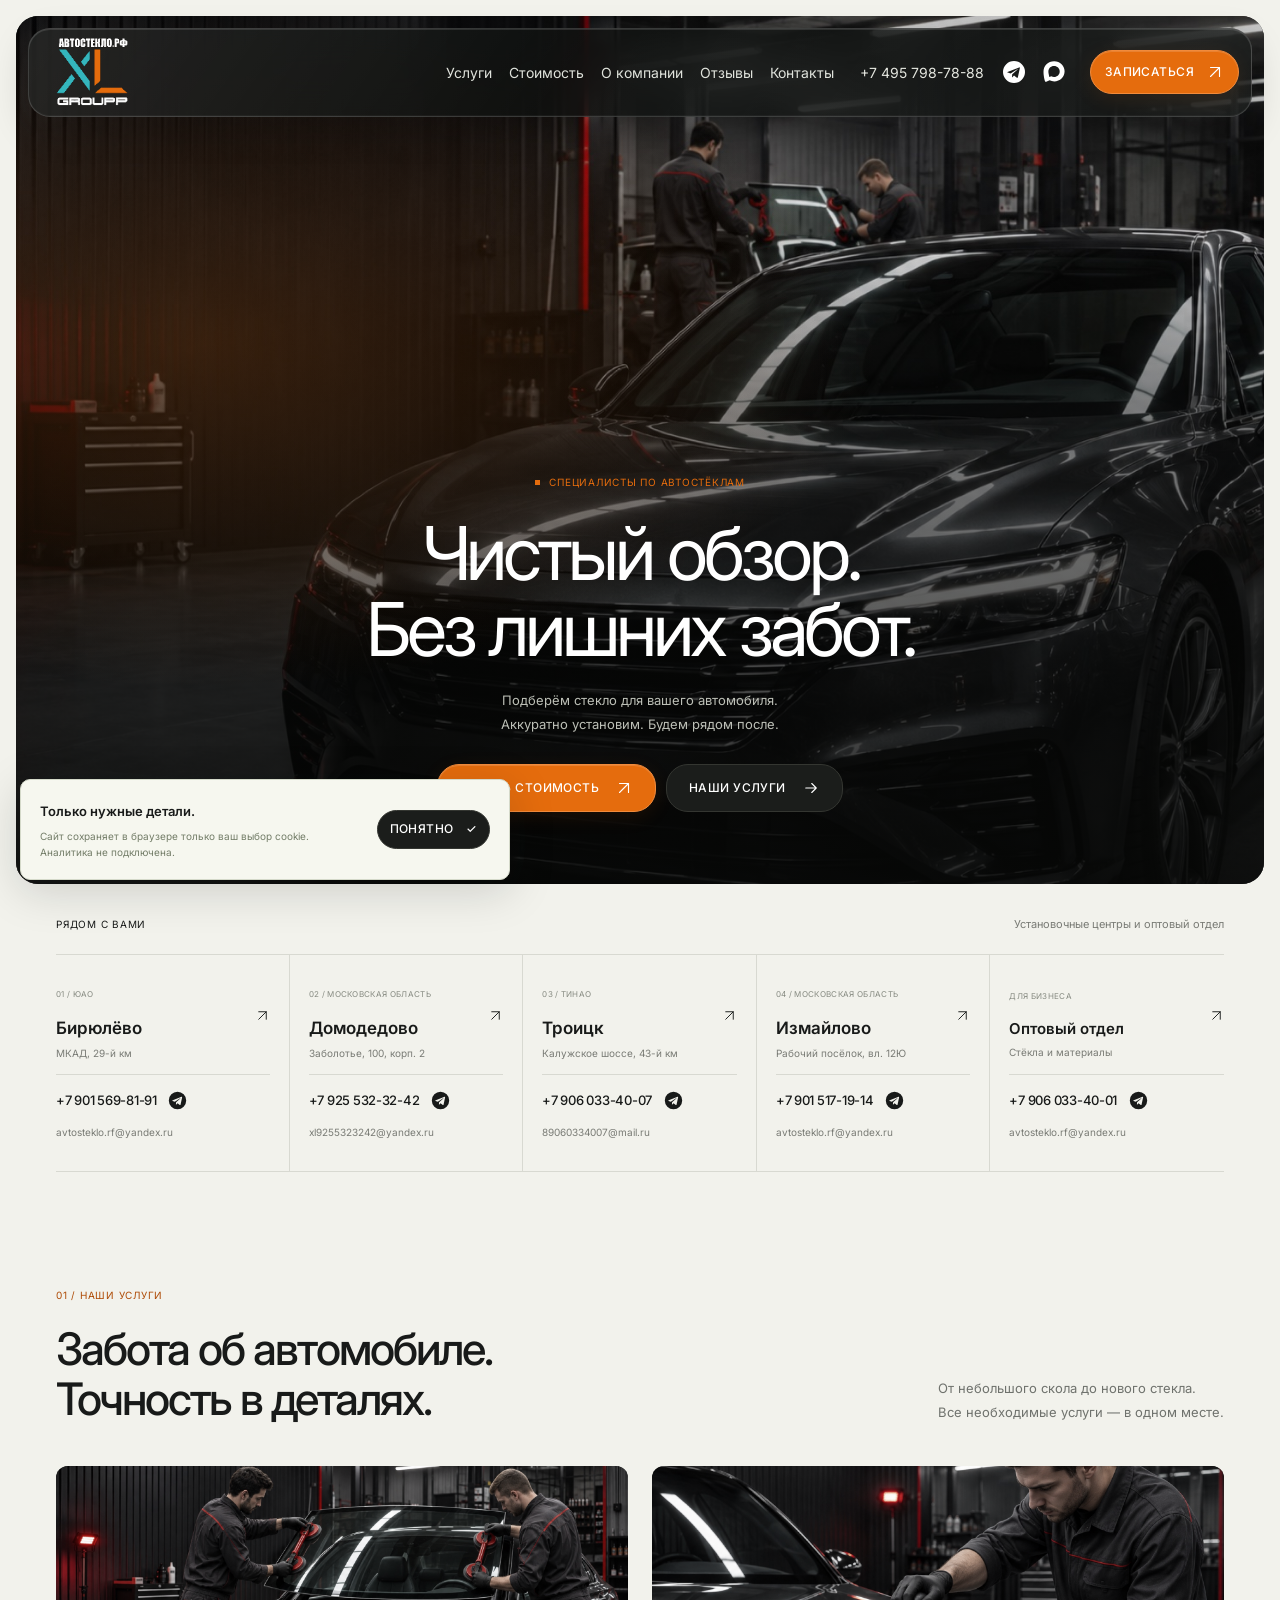
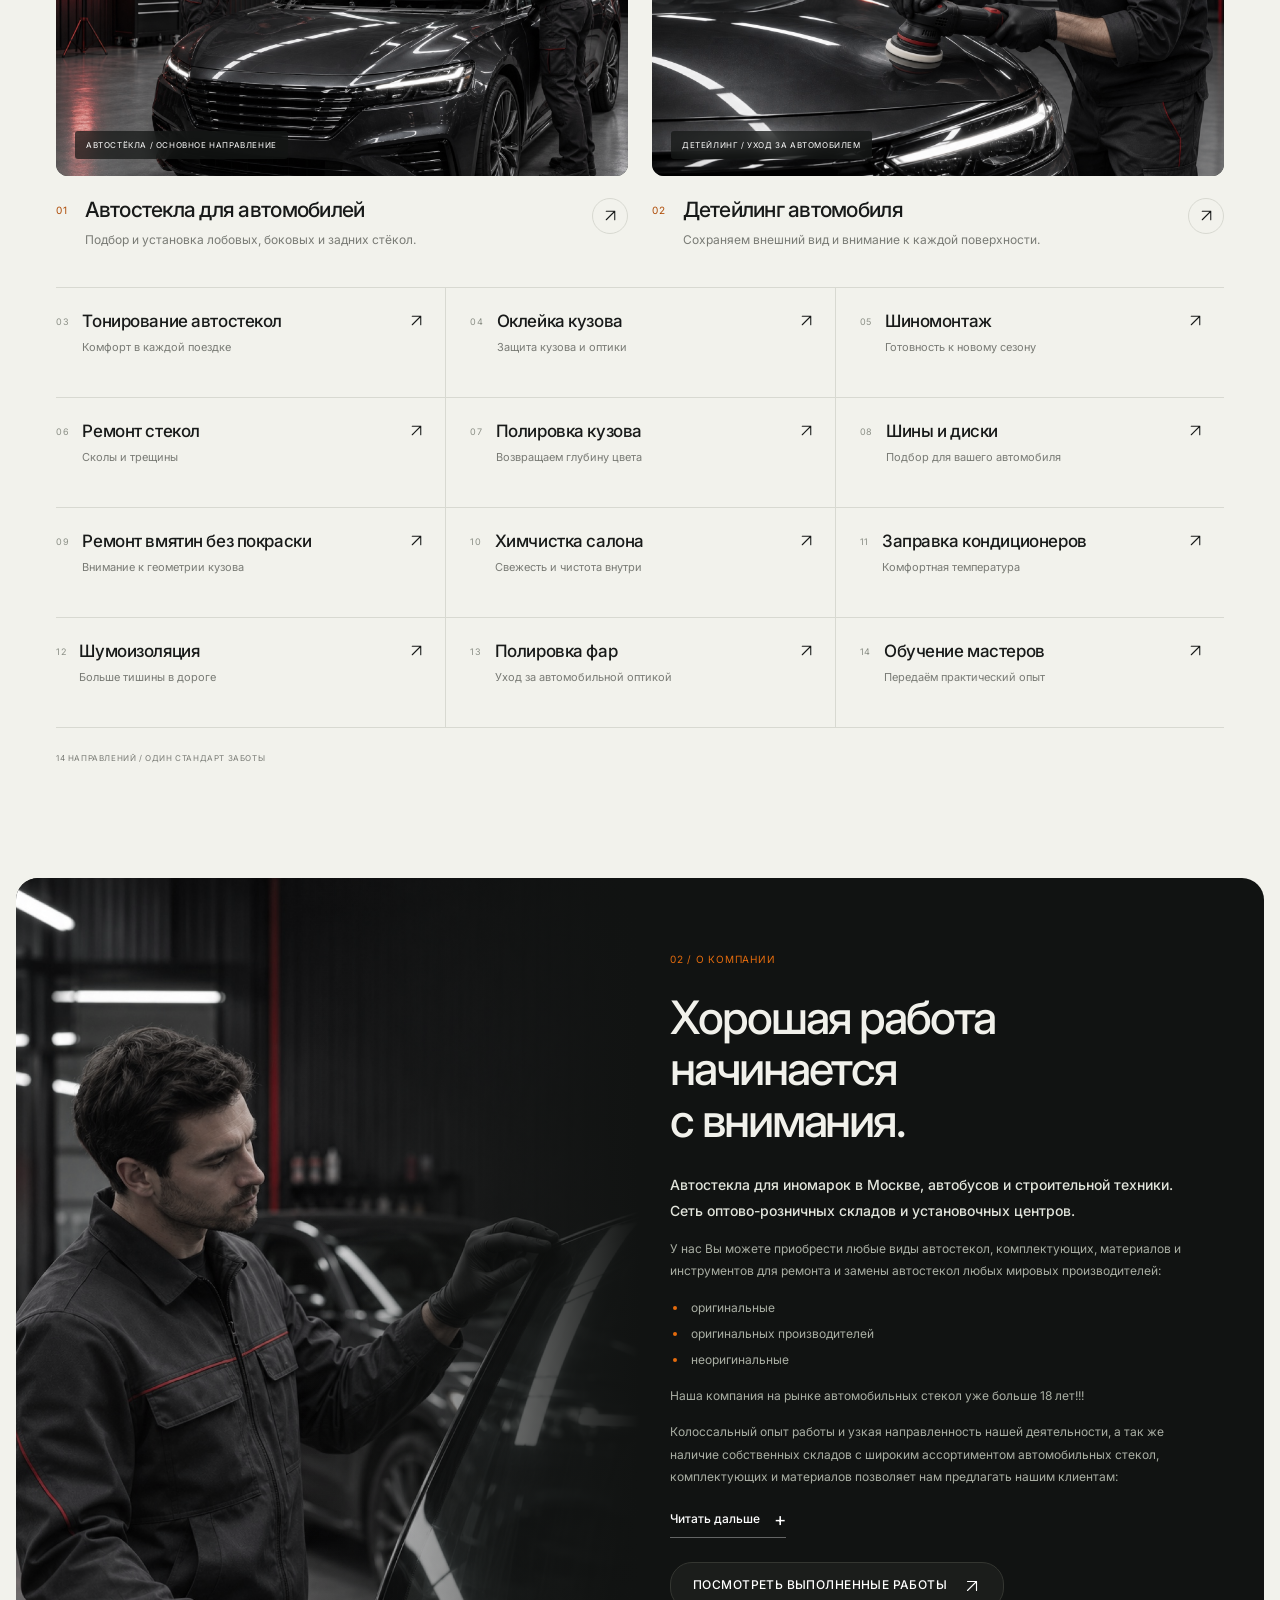
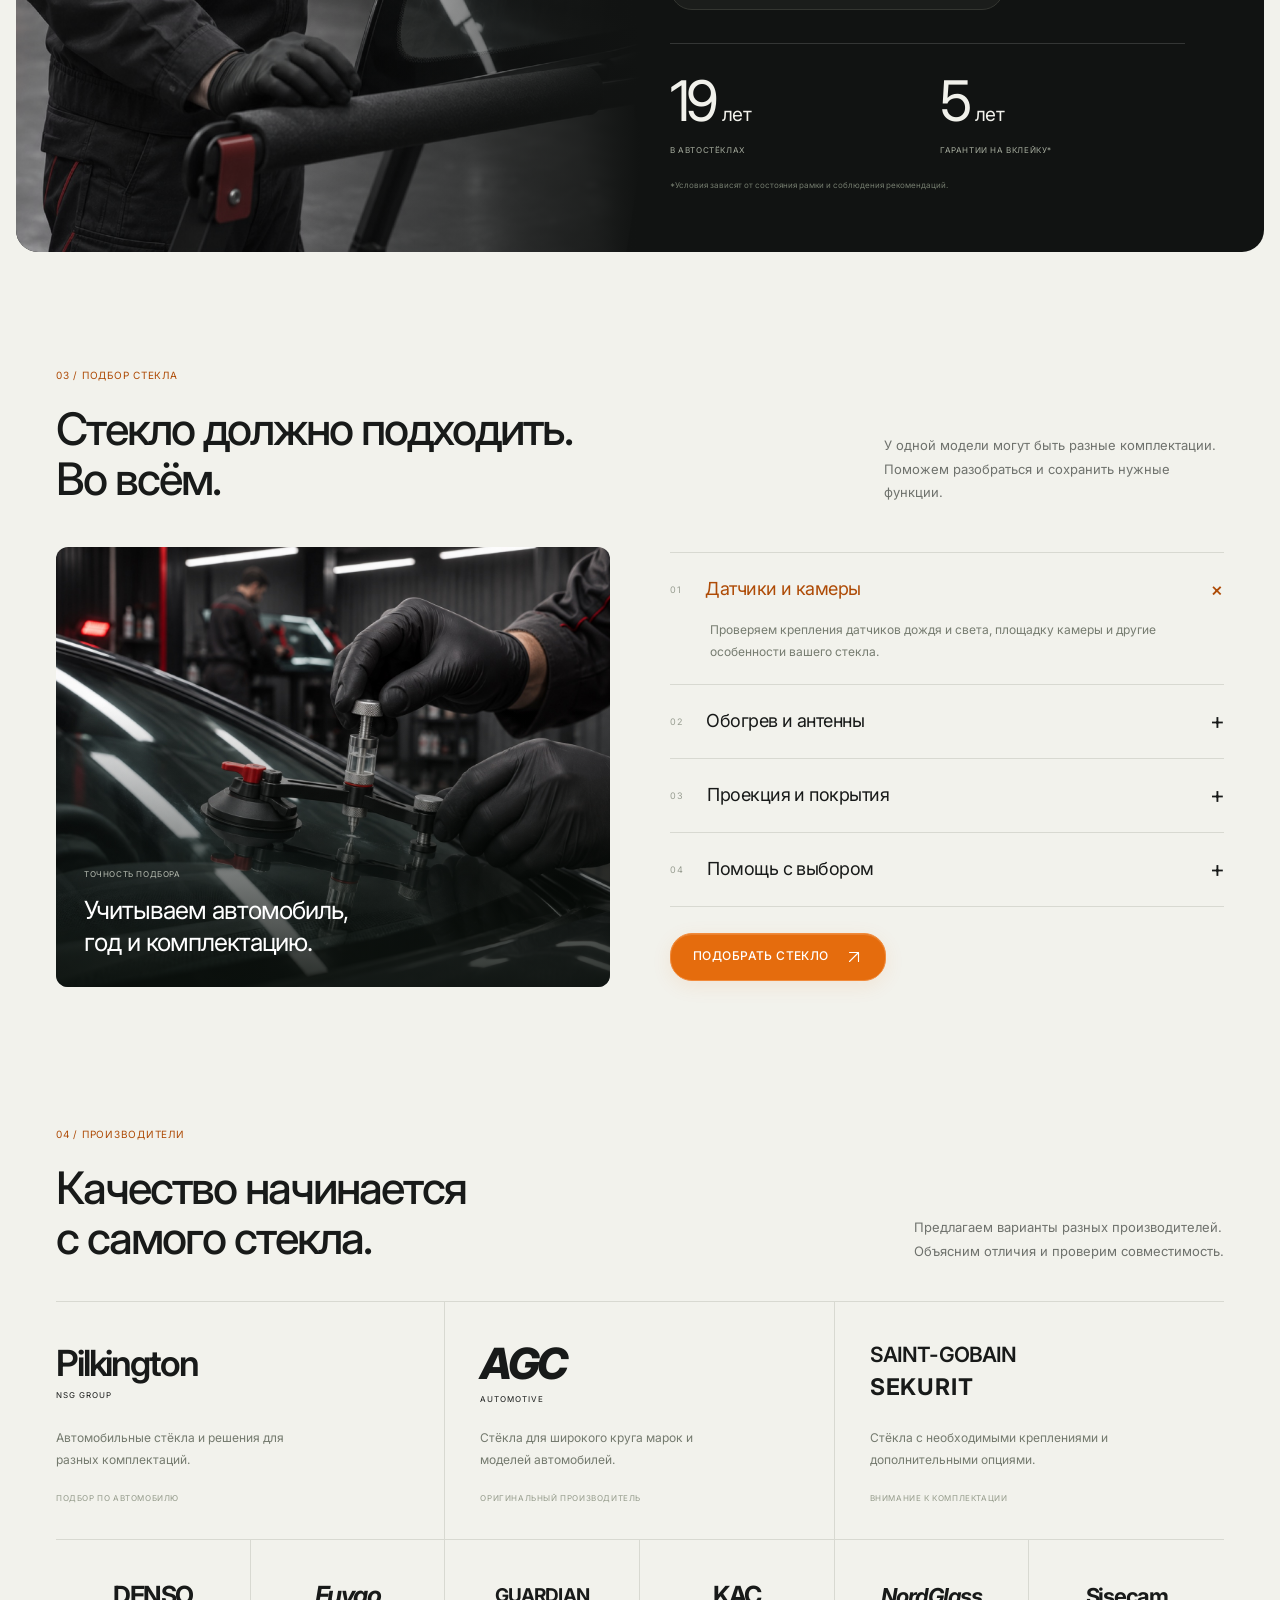
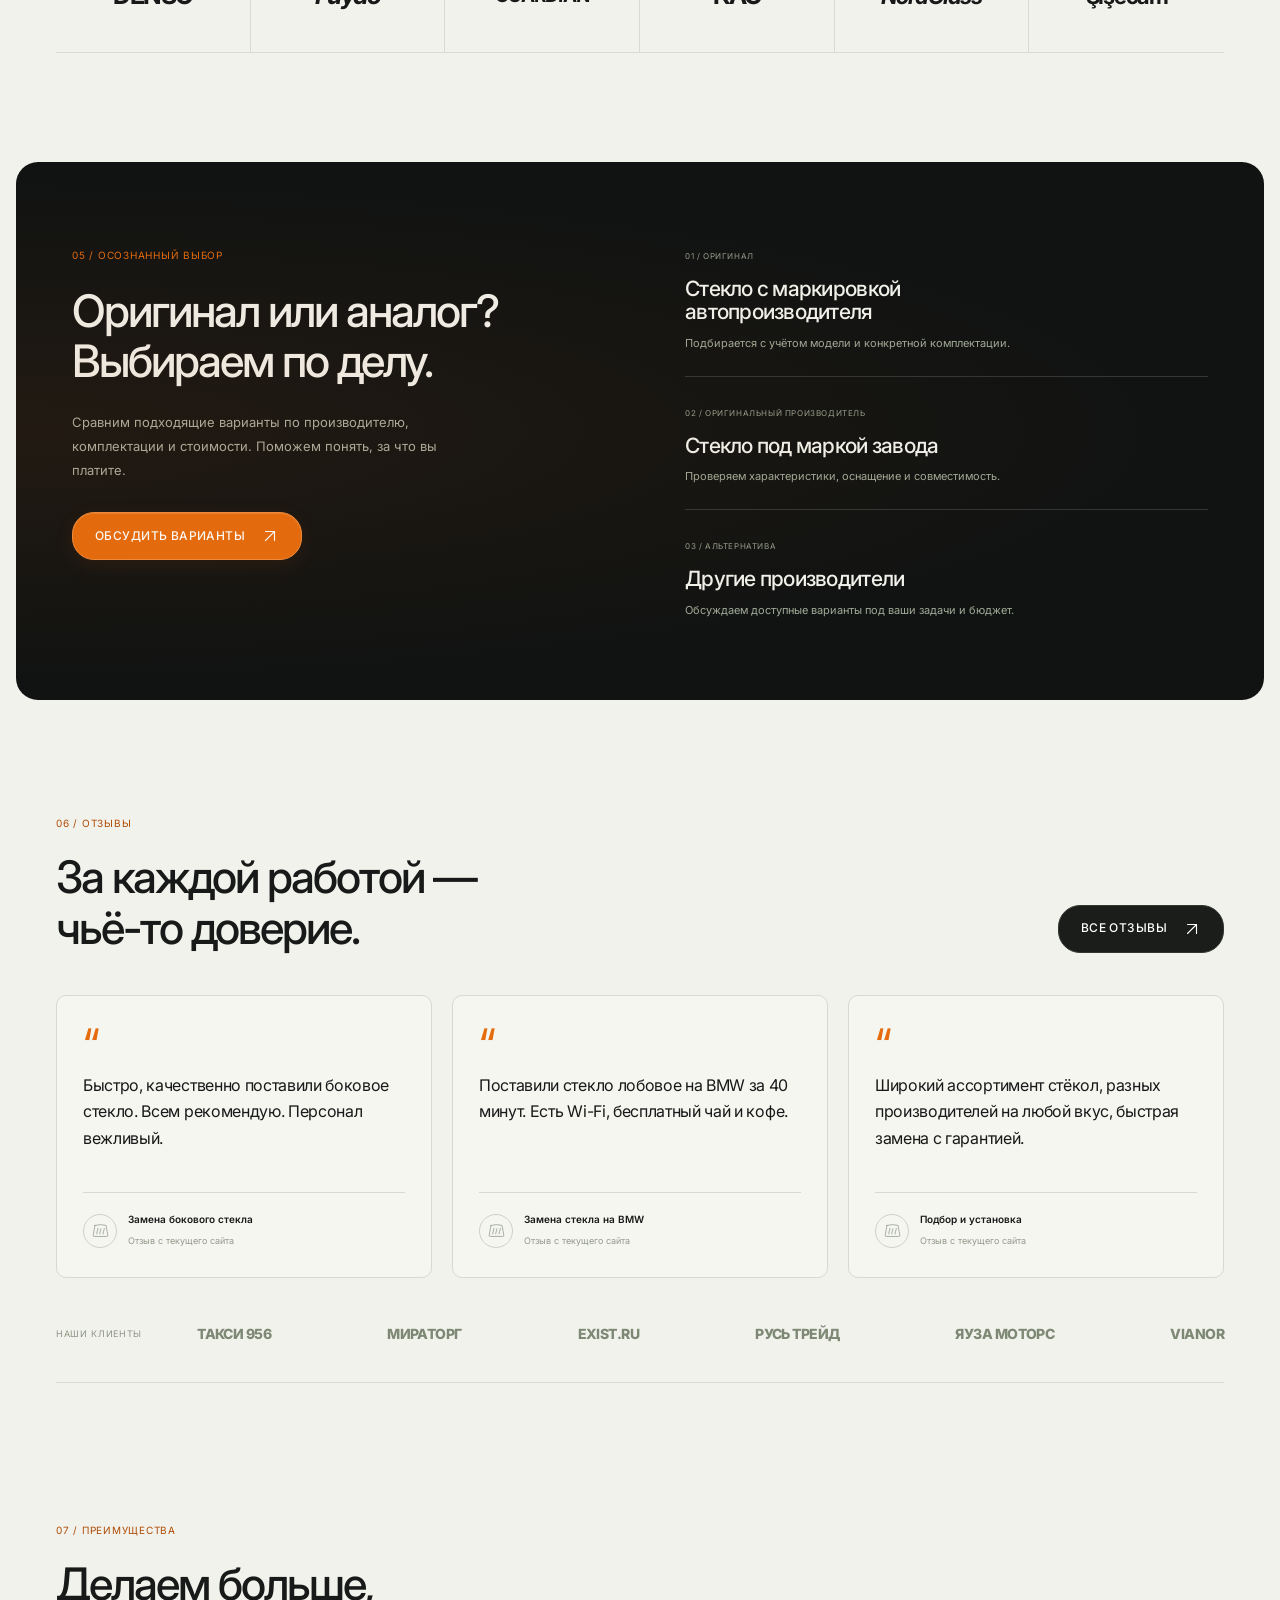
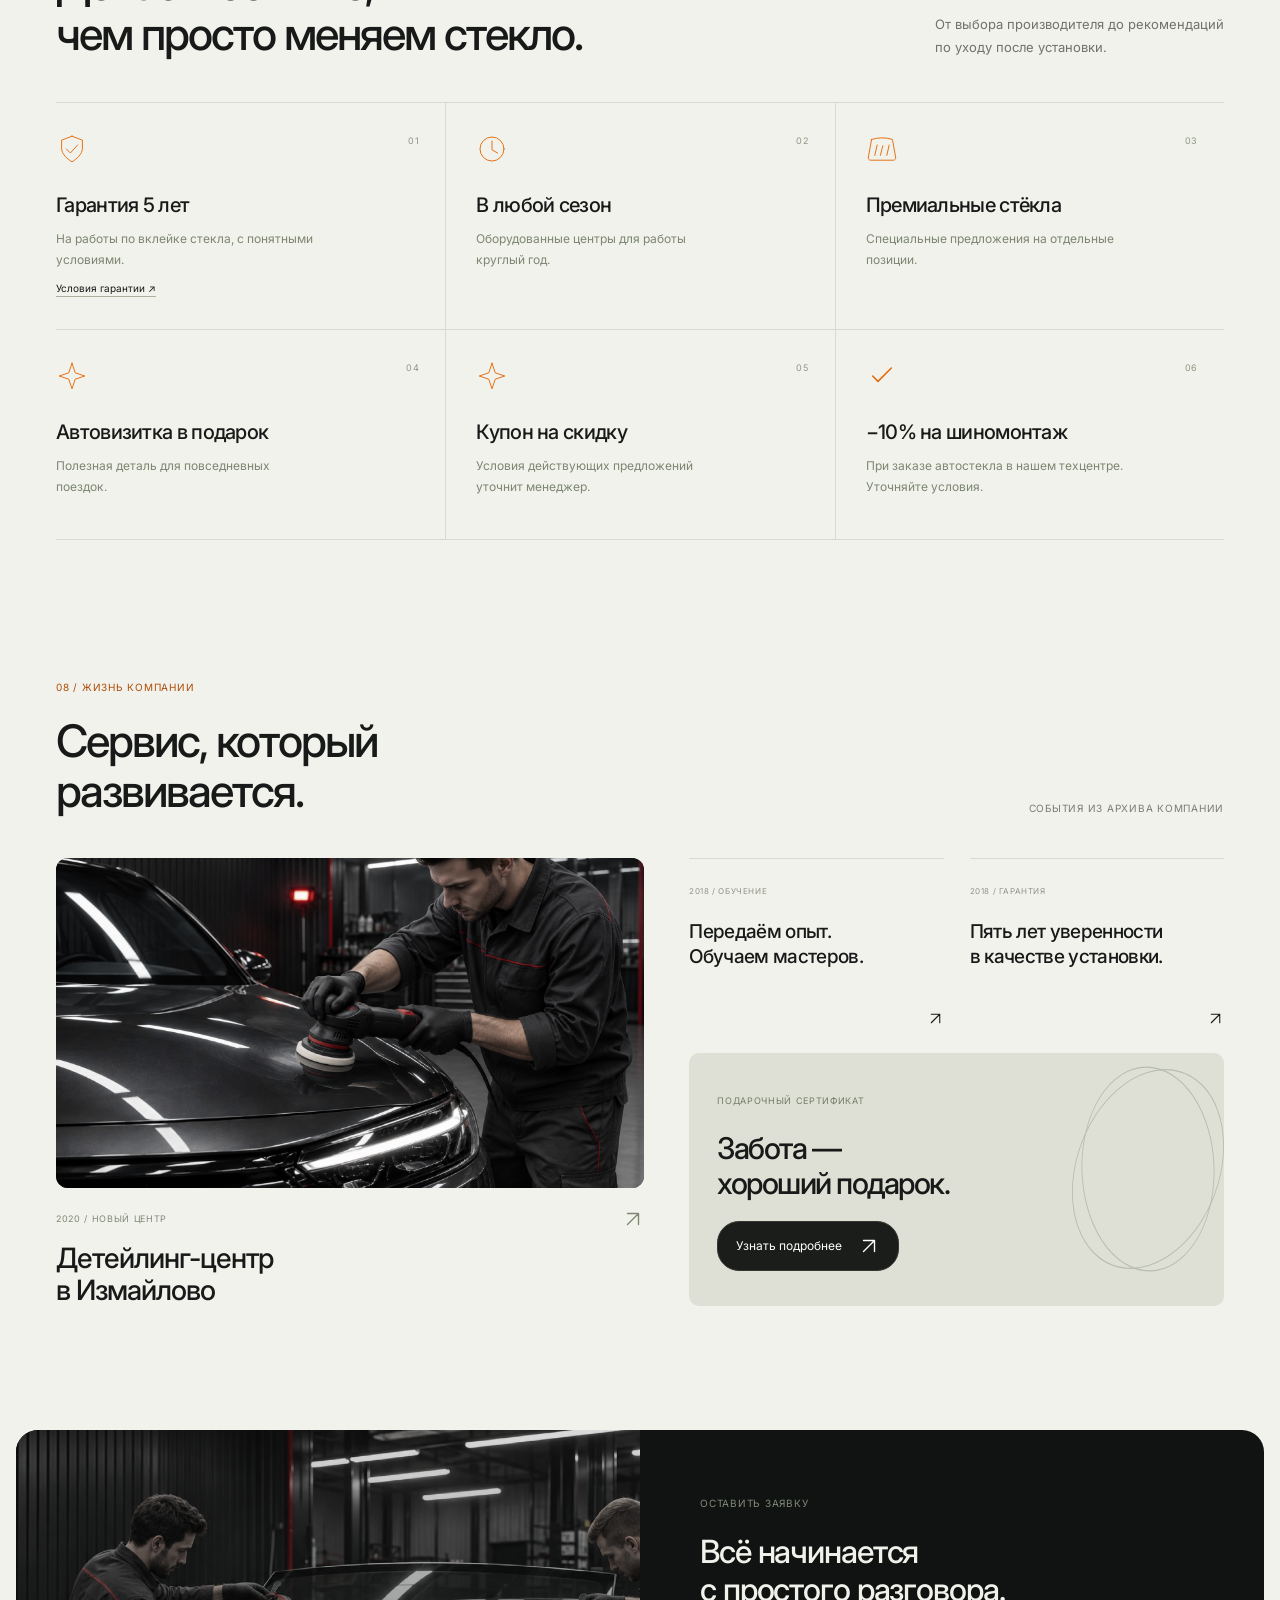
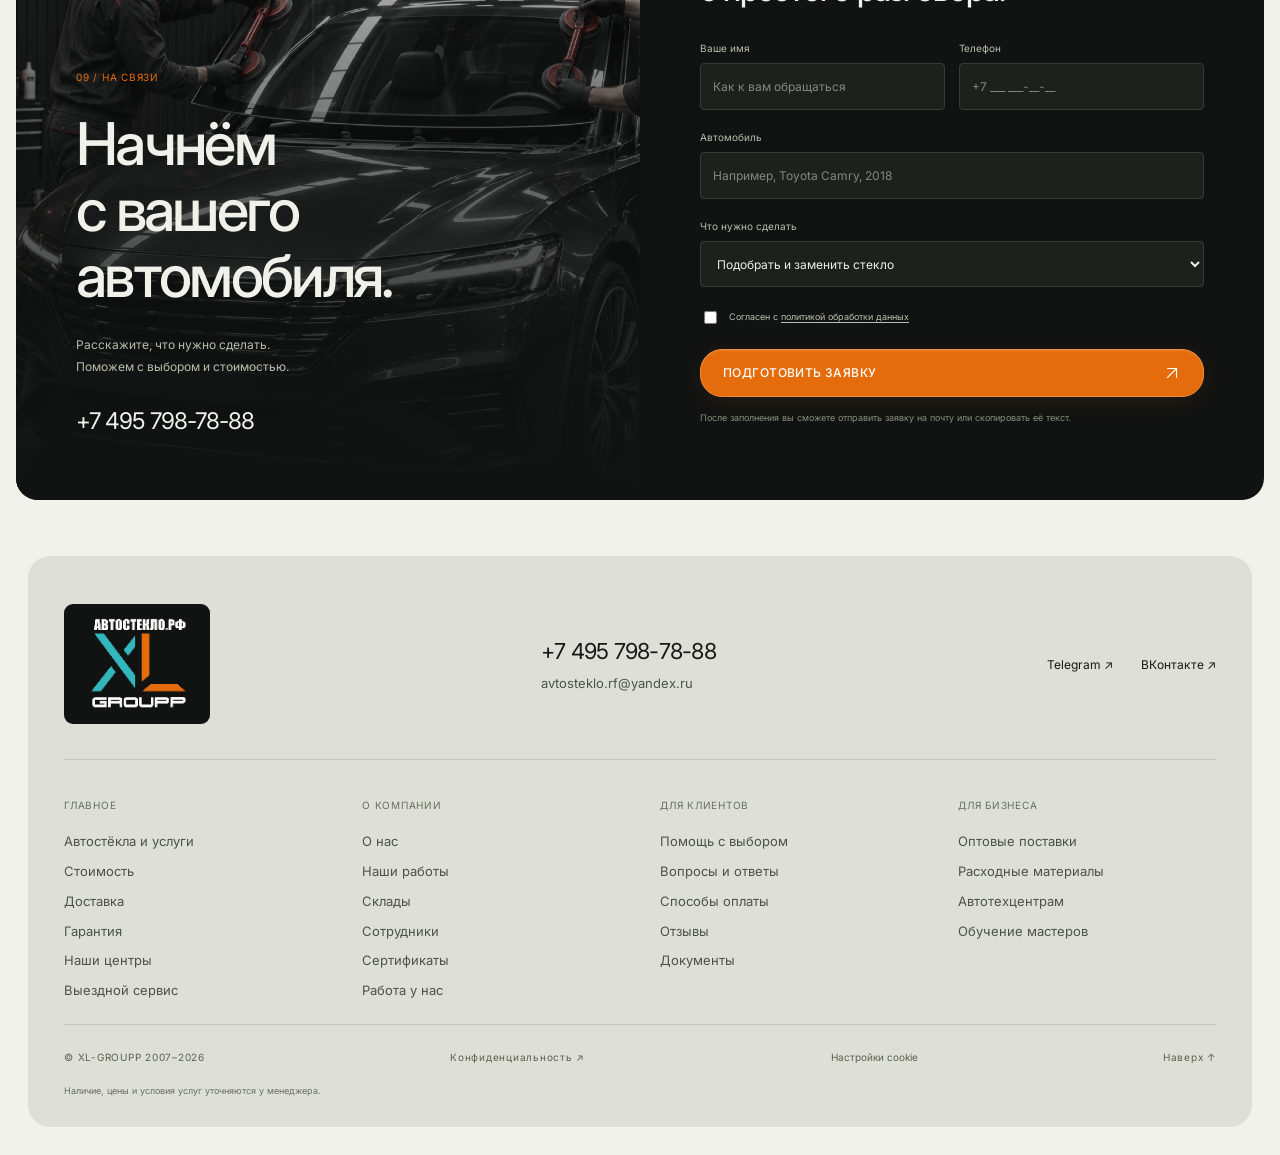
==== commit b76dcae0: "Add smoked black glass treatment to the fixed header" ====
--- a/index.html
+++ b/index.html
@@ -7,7 +7,7 @@
   <meta name="description" content="Первый вариант редизайна Автостекло.рф. Замена, ремонт и подбор автомобильных стёкол в Москве и области.">
   <link rel="preconnect" href="https://fonts.googleapis.com"><link rel="preconnect" href="https://fonts.gstatic.com" crossorigin>
   <link href="https://fonts.googleapis.com/css2?family=Inter:wght@400;500;600;700;800&display=swap" rel="stylesheet">
-  <link rel="stylesheet" href="styles.css?v=20261106-button-radius"><script src="app.js?v=20261106-all-services" defer></script>
+  <link rel="stylesheet" href="styles.css?v=20261106-black-glass"><script src="app.js?v=20261106-all-services" defer></script>
 </head>
 <body>
 <a href="#main" class="skip">Перейти к содержанию</a>
--- a/styles.css
+++ b/styles.css
@@ -145,3 +145,14 @@
 }
 
 .gift-card>span:last-child{display:inline-flex;gap:16px;padding:13px 18px;border:1px solid #343631;border-radius:var(--panel-radius);background:#1b1d1b;color:#fff;font-size:12px;line-height:1.4}
+
+/* Smoked glass header, with one backdrop layer on compact screens. */
+:root{--header-glass:linear-gradient(125deg,rgba(255,255,255,.1),rgba(255,255,255,.02) 45%,rgba(255,255,255,.055)),rgba(8,10,9,.74);--header-glass-shadow:0 12px 36px rgba(0,0,0,.18),inset 0 1px 0 rgba(255,255,255,.12),inset 0 -1px 0 rgba(255,255,255,.035)}
+.nav-shell,.mobile-nav{background:var(--header-glass);border:1px solid rgba(255,255,255,.16);-webkit-backdrop-filter:blur(26px) saturate(140%);backdrop-filter:blur(26px) saturate(140%);box-shadow:var(--header-glass-shadow)}
+.desktop-nav>a,.desktop-nav>button{color:#e0e3dc}
+@media(max-width:900px){
+ .nav-wrap{background:var(--header-glass);border:1px solid rgba(255,255,255,.16);-webkit-backdrop-filter:blur(26px) saturate(140%);backdrop-filter:blur(26px) saturate(140%);box-shadow:var(--header-glass-shadow)}
+ .nav-shell,.mobile-nav{background:transparent;border:0;-webkit-backdrop-filter:none;backdrop-filter:none;box-shadow:none}
+ .mobile-nav{border-top:1px solid rgba(255,255,255,.1)}
+}
+@supports not ((backdrop-filter:blur(1px)) or (-webkit-backdrop-filter:blur(1px))){:root{--header-glass:#141615}}
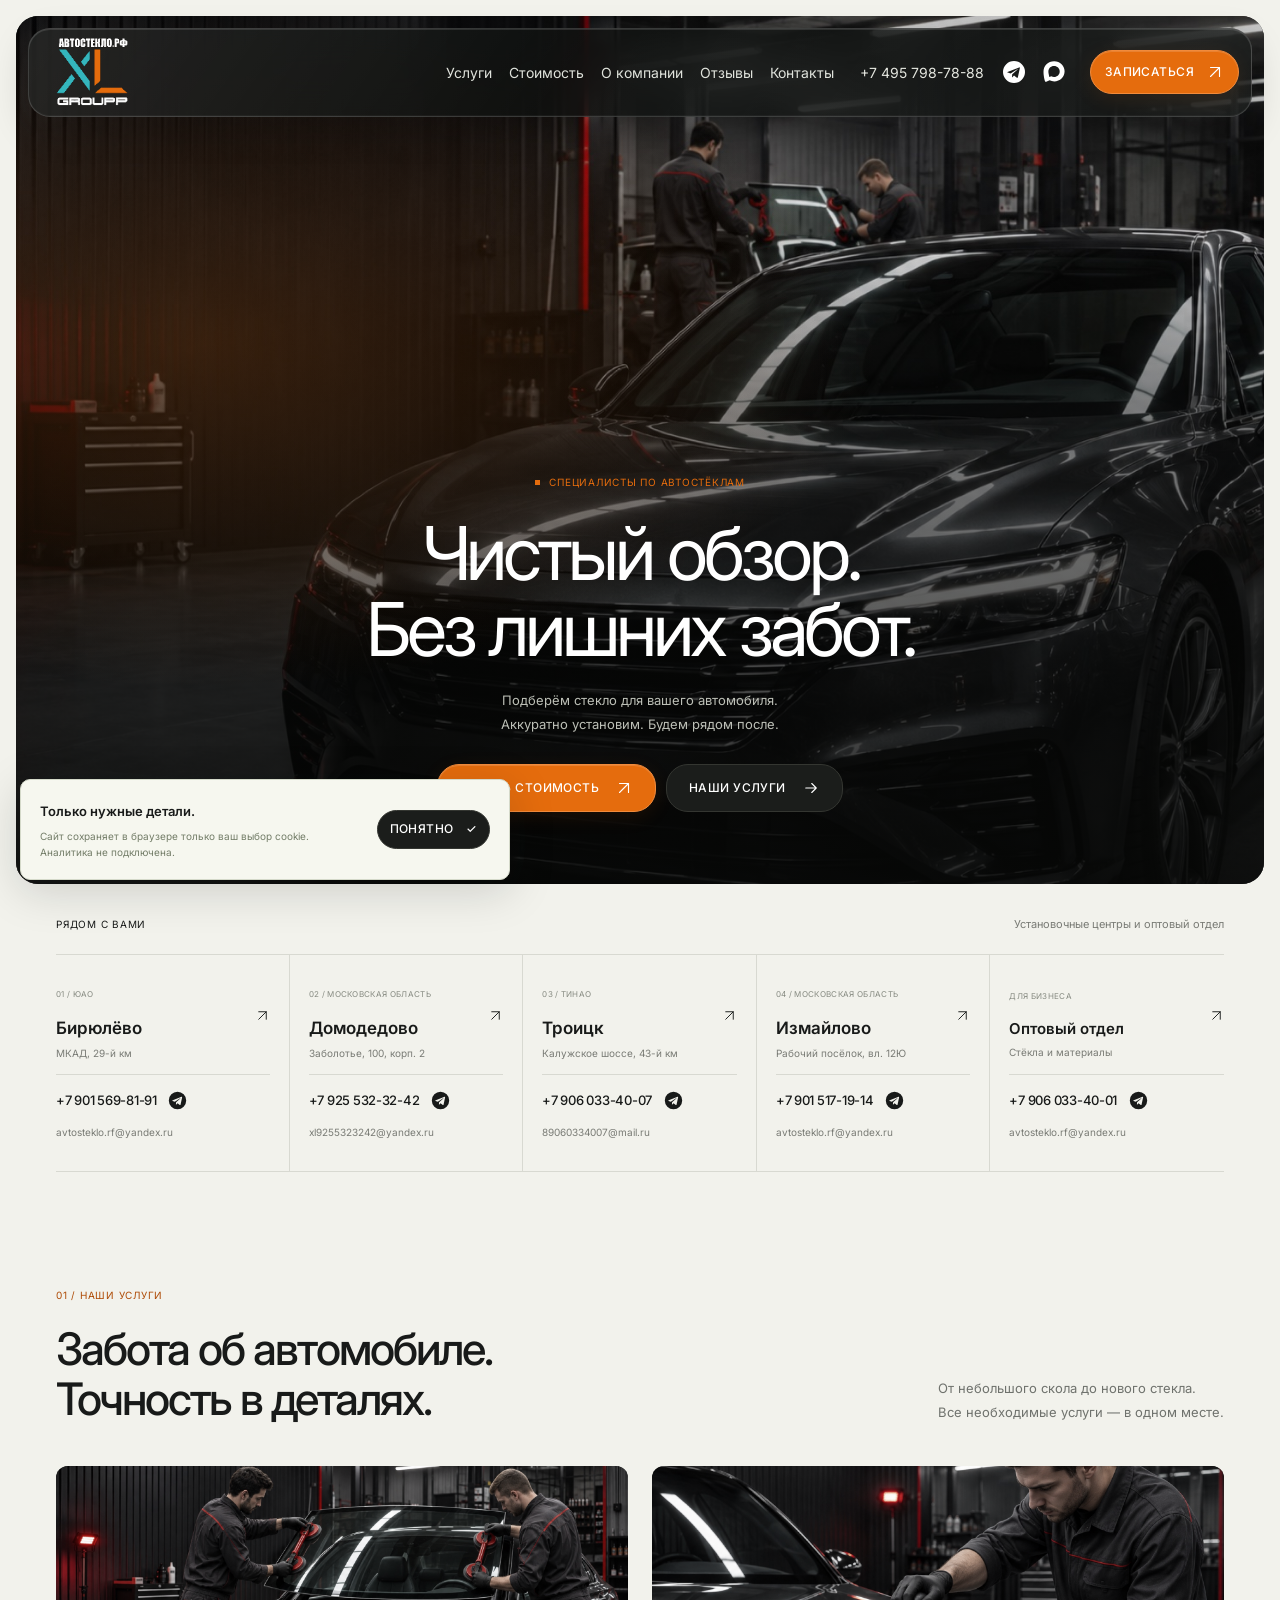
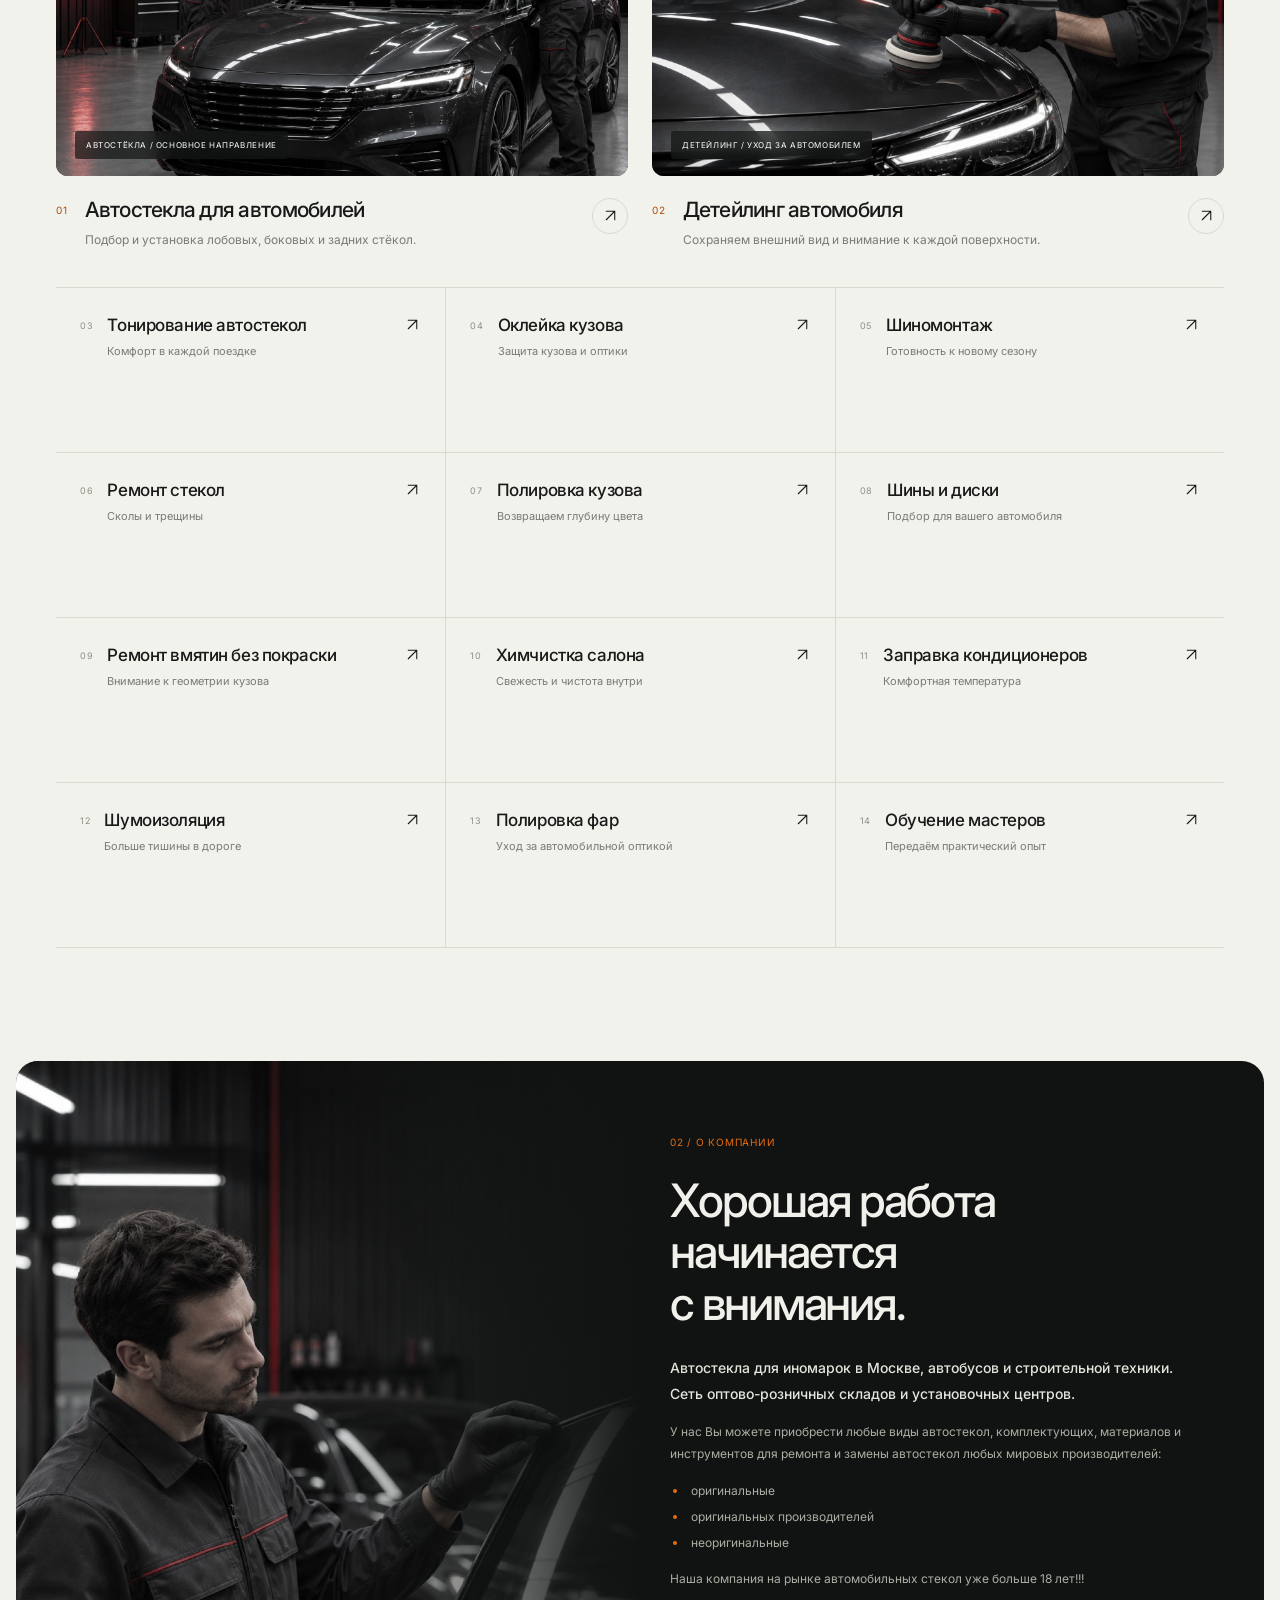
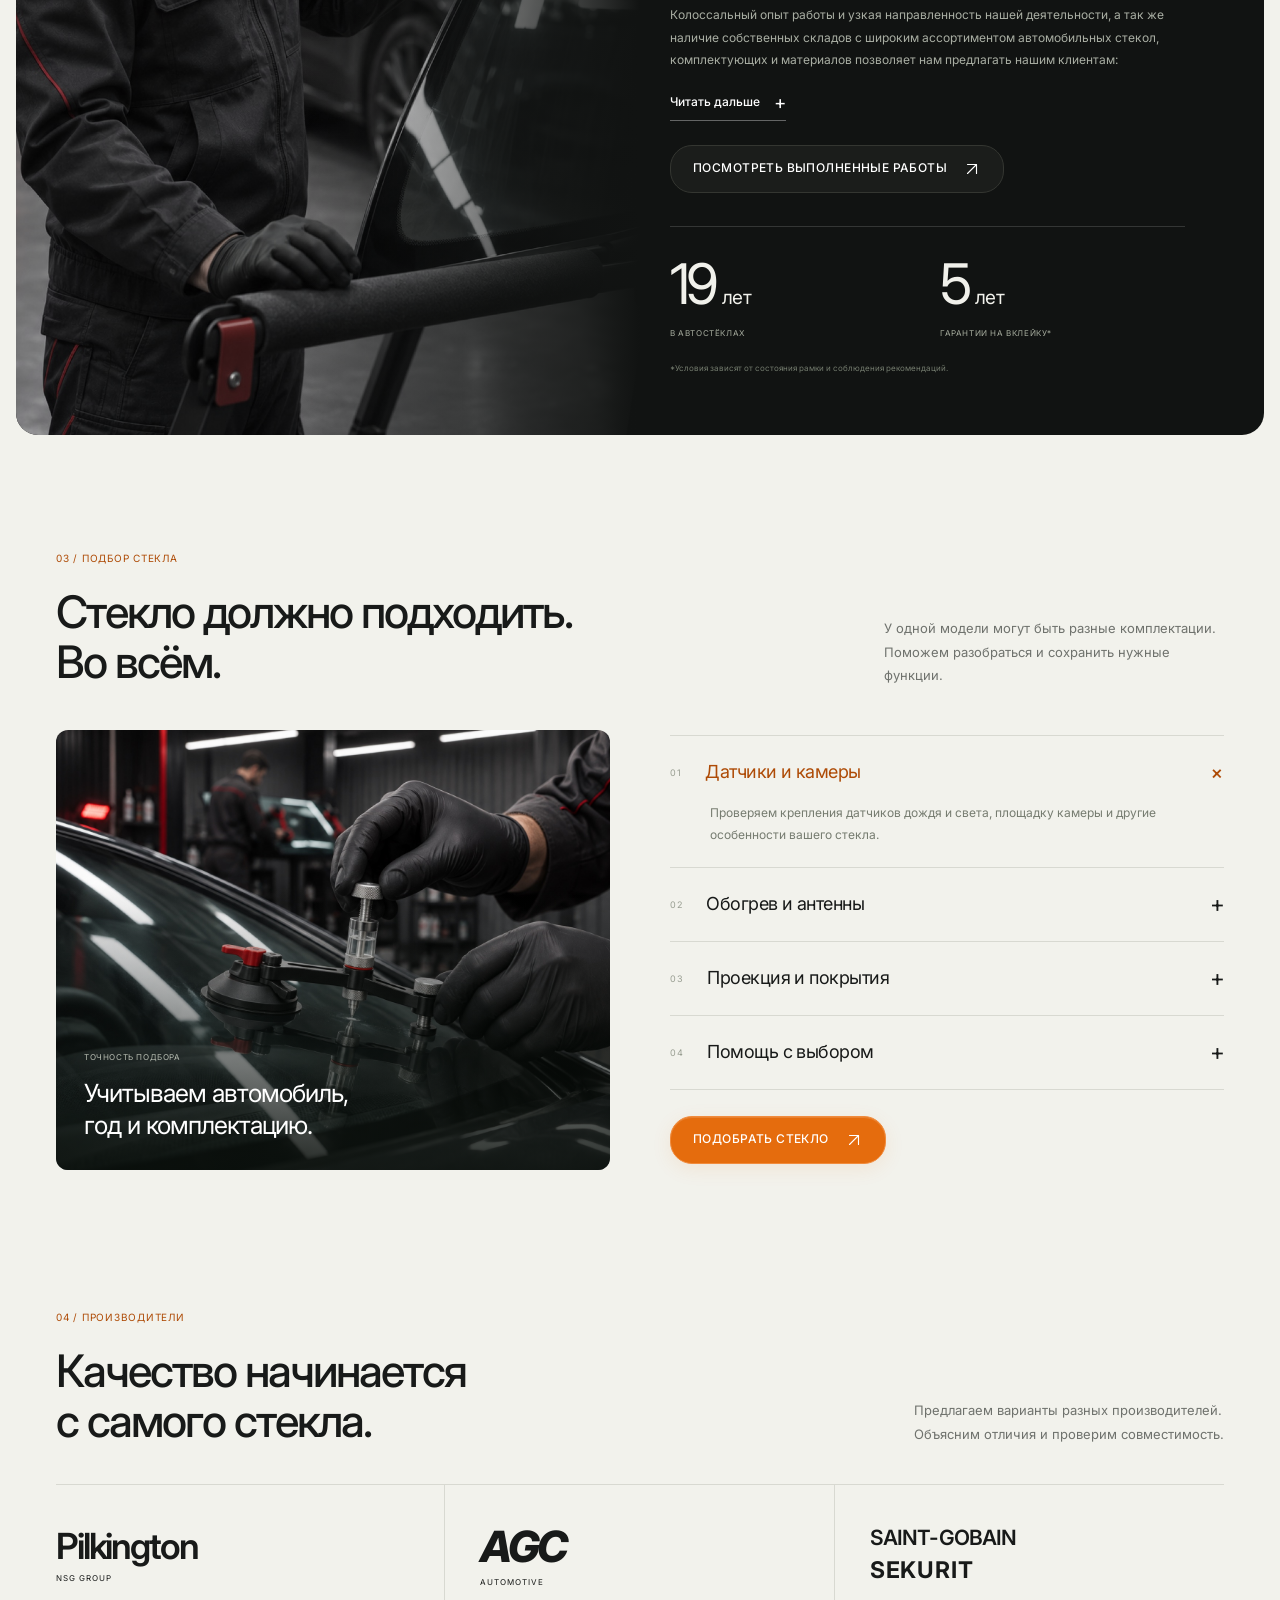
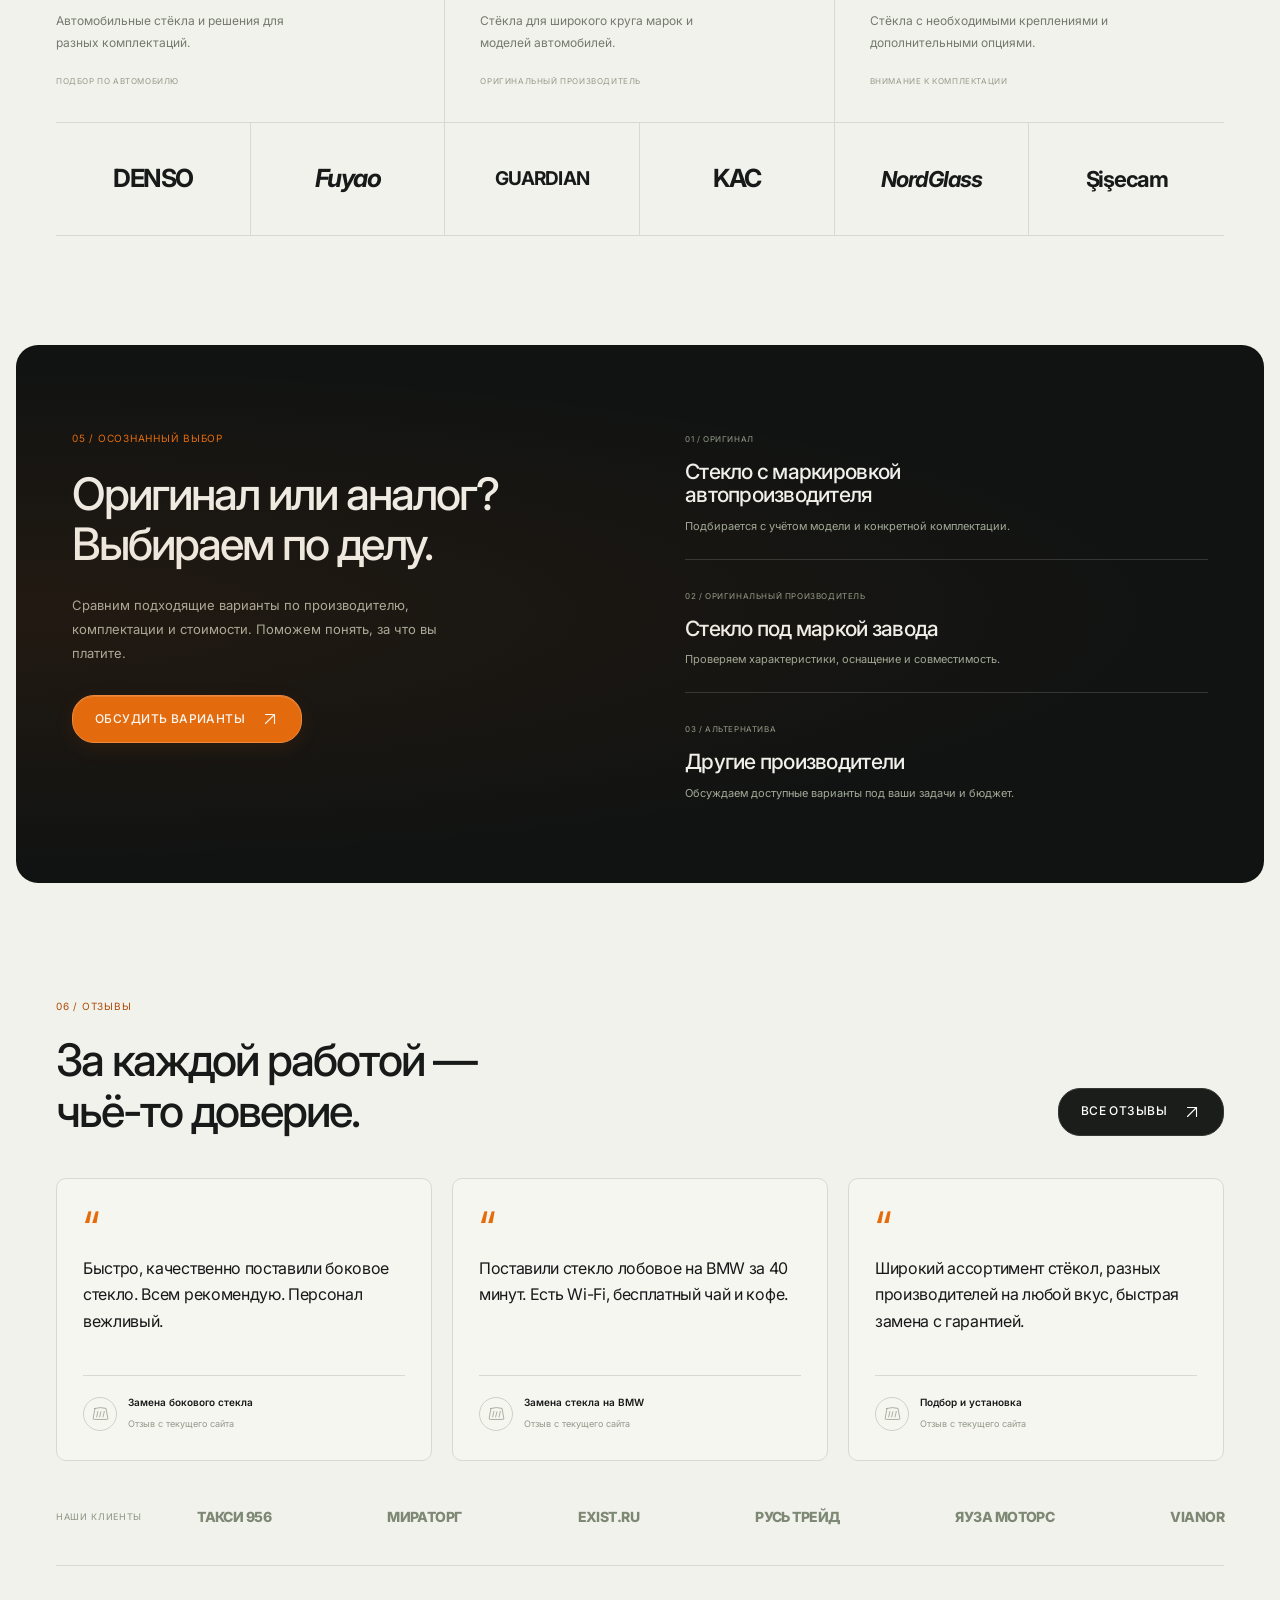
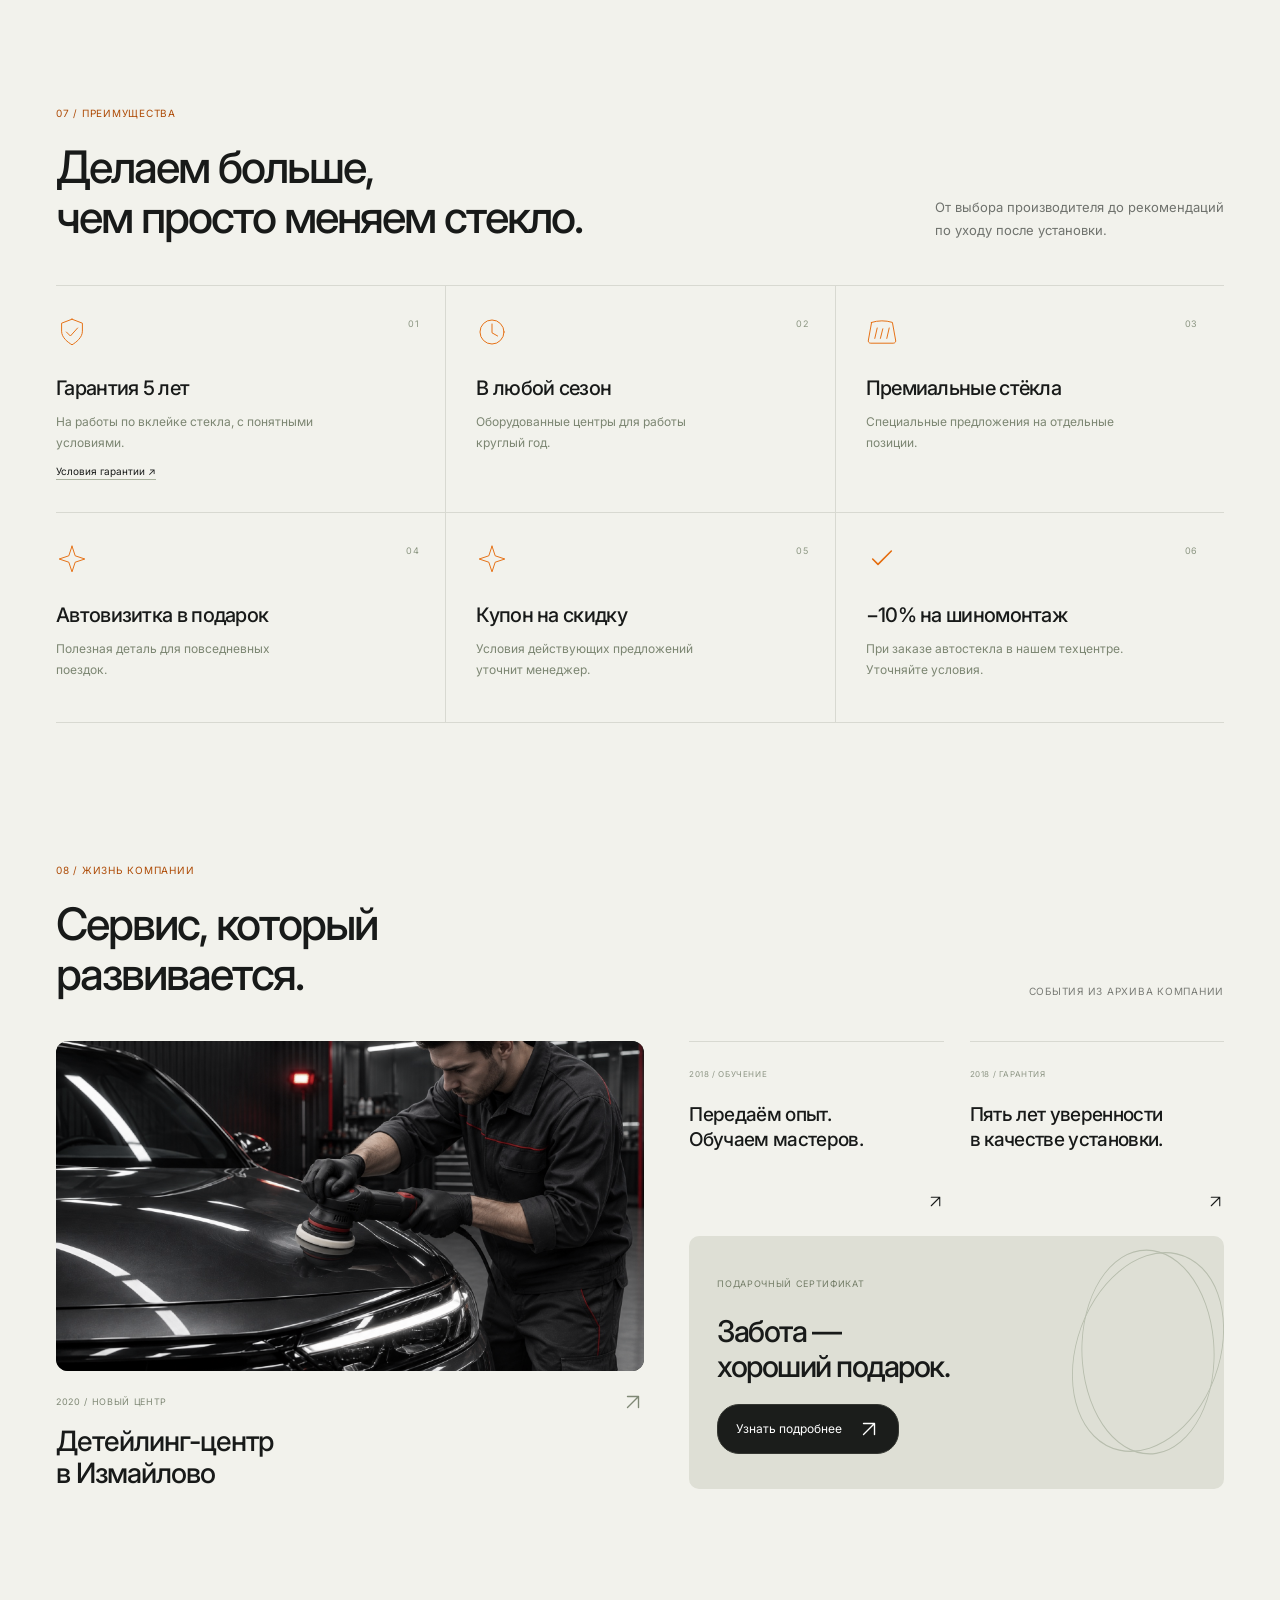
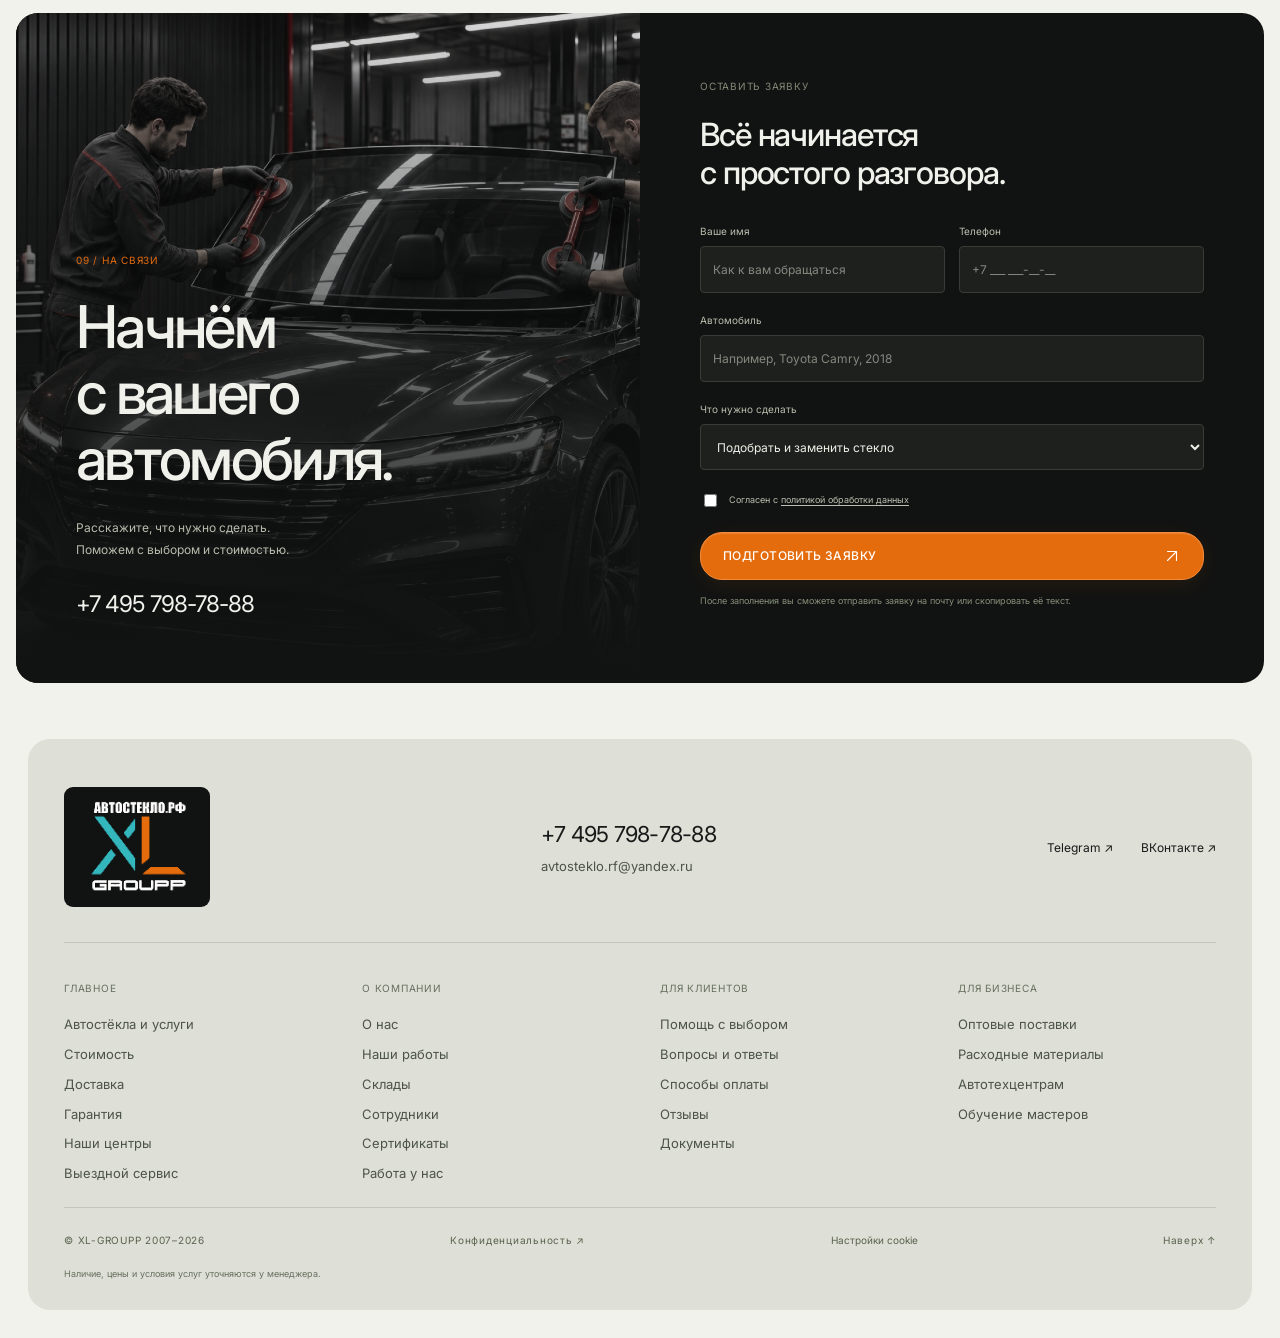
==== commit e626ae0c: "Reveal service photography on hover and remove service caption" ====
--- a/index.html
+++ b/index.html
@@ -7,7 +7,7 @@
   <meta name="description" content="Первый вариант редизайна Автостекло.рф. Замена, ремонт и подбор автомобильных стёкол в Москве и области.">
   <link rel="preconnect" href="https://fonts.googleapis.com"><link rel="preconnect" href="https://fonts.gstatic.com" crossorigin>
   <link href="https://fonts.googleapis.com/css2?family=Inter:wght@400;500;600;700;800&display=swap" rel="stylesheet">
-  <link rel="stylesheet" href="styles.css?v=20261106-black-glass"><script src="app.js?v=20261106-all-services" defer></script>
+  <link rel="stylesheet" href="styles.css?v=20261106-service-photos"><script src="app.js?v=20261106-service-photos" defer></script>
 </head>
 <body>
 <a href="#main" class="skip">Перейти к содержанию</a>
@@ -72,7 +72,6 @@
    <article class="service-feature"><div class="image-box"><img src="assets/detailing.jpg" alt="Специалист полирует кузов графитового автомобиля" loading="lazy"><span class="image-label mono">ДЕТЕЙЛИНГ / УХОД ЗА АВТОМОБИЛЕМ</span></div><div class="feature-copy"><span class="service-number mono">02</span><div><h3>Детейлинг автомобиля</h3><p>Сохраняем внешний вид и внимание к каждой поверхности.</p></div><button class="circle-link" data-service="1" aria-label="Подробнее о детейлинге"><svg><use href="#diagonal"/></svg></button></div></article>
   </div>
   <div class="service-list" id="service-list"></div>
-  <div class="section-bottom"><span class="mono muted">14 НАПРАВЛЕНИЙ / ОДИН СТАНДАРТ ЗАБОТЫ</span></div>
  </section>
 
  <section class="about-section framed dark-section" id="about">
--- a/styles.css
+++ b/styles.css
@@ -156,3 +156,40 @@
  .mobile-nav{border-top:1px solid rgba(255,255,255,.1)}
 }
 @supports not ((backdrop-filter:blur(1px)) or (-webkit-backdrop-filter:blur(1px))){:root{--header-glass:#141615}}
+
+/* Service photography appears in place, without moving the neighbouring cards. */
+.service-item{position:relative;isolation:isolate;min-height:166px;align-items:flex-start;transition:box-shadow .3s ease,border-color .3s ease,border-radius .3s ease}
+.service-item .service-preview{position:absolute;inset:0;z-index:0;overflow:hidden;border-radius:var(--panel-radius);opacity:0;pointer-events:none;transition:opacity .35s ease;background:#111312}
+.service-preview img{height:100%;object-fit:cover;object-position:center 48%;transform:scale(1.05);transition:transform .55s ease}
+.service-preview:after{content:"";position:absolute;inset:0;background:linear-gradient(90deg,rgba(6,9,8,.78),rgba(6,9,8,.42) 62%,rgba(6,9,8,.18)),linear-gradient(0deg,rgba(6,9,8,.35),transparent 70%)}
+.service-item>.mono,.service-item>.service-copy,.service-item>svg{position:relative;z-index:1}
+.service-copy{min-width:0;flex:1}
+.service-item>.mono{align-self:flex-start}
+.service-item h3,.service-item p,.service-item>.mono,.service-item>svg{transition:color .25s ease,transform .3s ease}
+.service-item:focus-visible{border-color:transparent;border-radius:var(--panel-radius);box-shadow:0 12px 30px #00000020;z-index:2;outline-offset:4px}
+.service-item:focus-visible .service-preview{opacity:1}
+.service-item:focus-visible .service-preview img{transform:scale(1)}
+.service-item:focus-visible h3,.service-item:focus-visible>svg{color:#fff}
+.service-item:focus-visible p{color:#e2e5df}
+.service-item:focus-visible>.mono{color:#cbd1c6}
+@media(hover:hover) and (pointer:fine){
+ .service-item:hover{border-color:transparent;border-radius:var(--panel-radius);box-shadow:0 12px 30px #00000020;z-index:2}
+ .service-item:hover .service-preview{opacity:1}
+ .service-item:hover .service-preview img{transform:scale(1)}
+ .service-item:hover h3,.service-item:hover>svg{color:#fff}
+ .service-item:hover p{color:#e2e5df}
+ .service-item:hover>.mono{color:#cbd1c6}
+ .service-item:hover>svg{transform:translate(2px,-2px)}
+}
+@media(min-width:601px){.service-item:nth-child(n){padding:28px 24px;gap:14px}}
+@media(max-width:600px){.service-item:nth-child(n){min-height:150px;padding:26px 20px!important;gap:12px}}
+@media(max-width:600px),(hover:none),(pointer:coarse){
+ .service-list{gap:10px}
+ .service-item:nth-child(n){min-height:178px;margin:0;border:0;border-radius:var(--panel-radius)}
+ .service-item .service-preview{opacity:1}
+ .service-preview img{transform:none}
+ .service-item h3,.service-item>svg,.service-item:hover h3,.service-item:hover>svg{color:#fff}
+ .service-item p{color:#e2e5df}
+ .service-item>.mono{color:#cbd1c6}
+}
+@media(prefers-reduced-motion:reduce){.service-item,.service-item .service-preview,.service-preview img,.service-item h3,.service-item p,.service-item>.mono,.service-item>svg{transition:none}}
